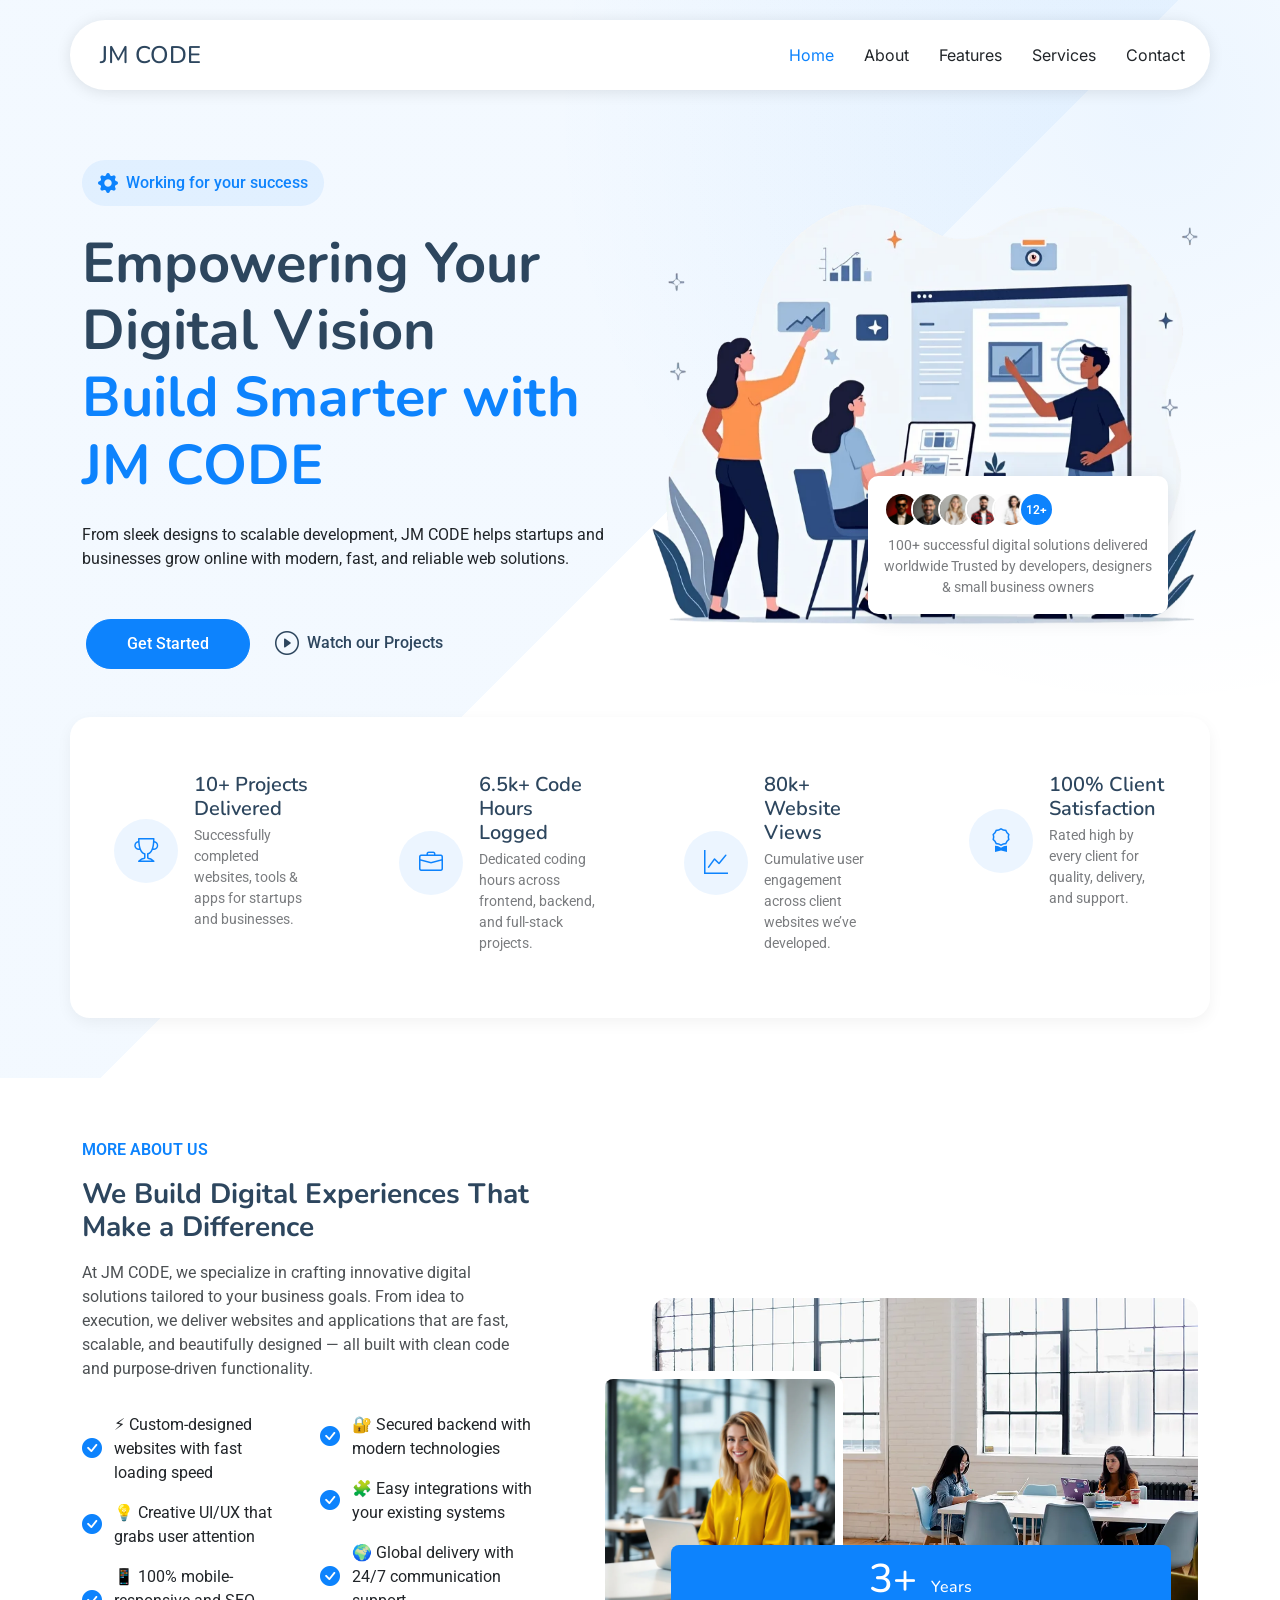
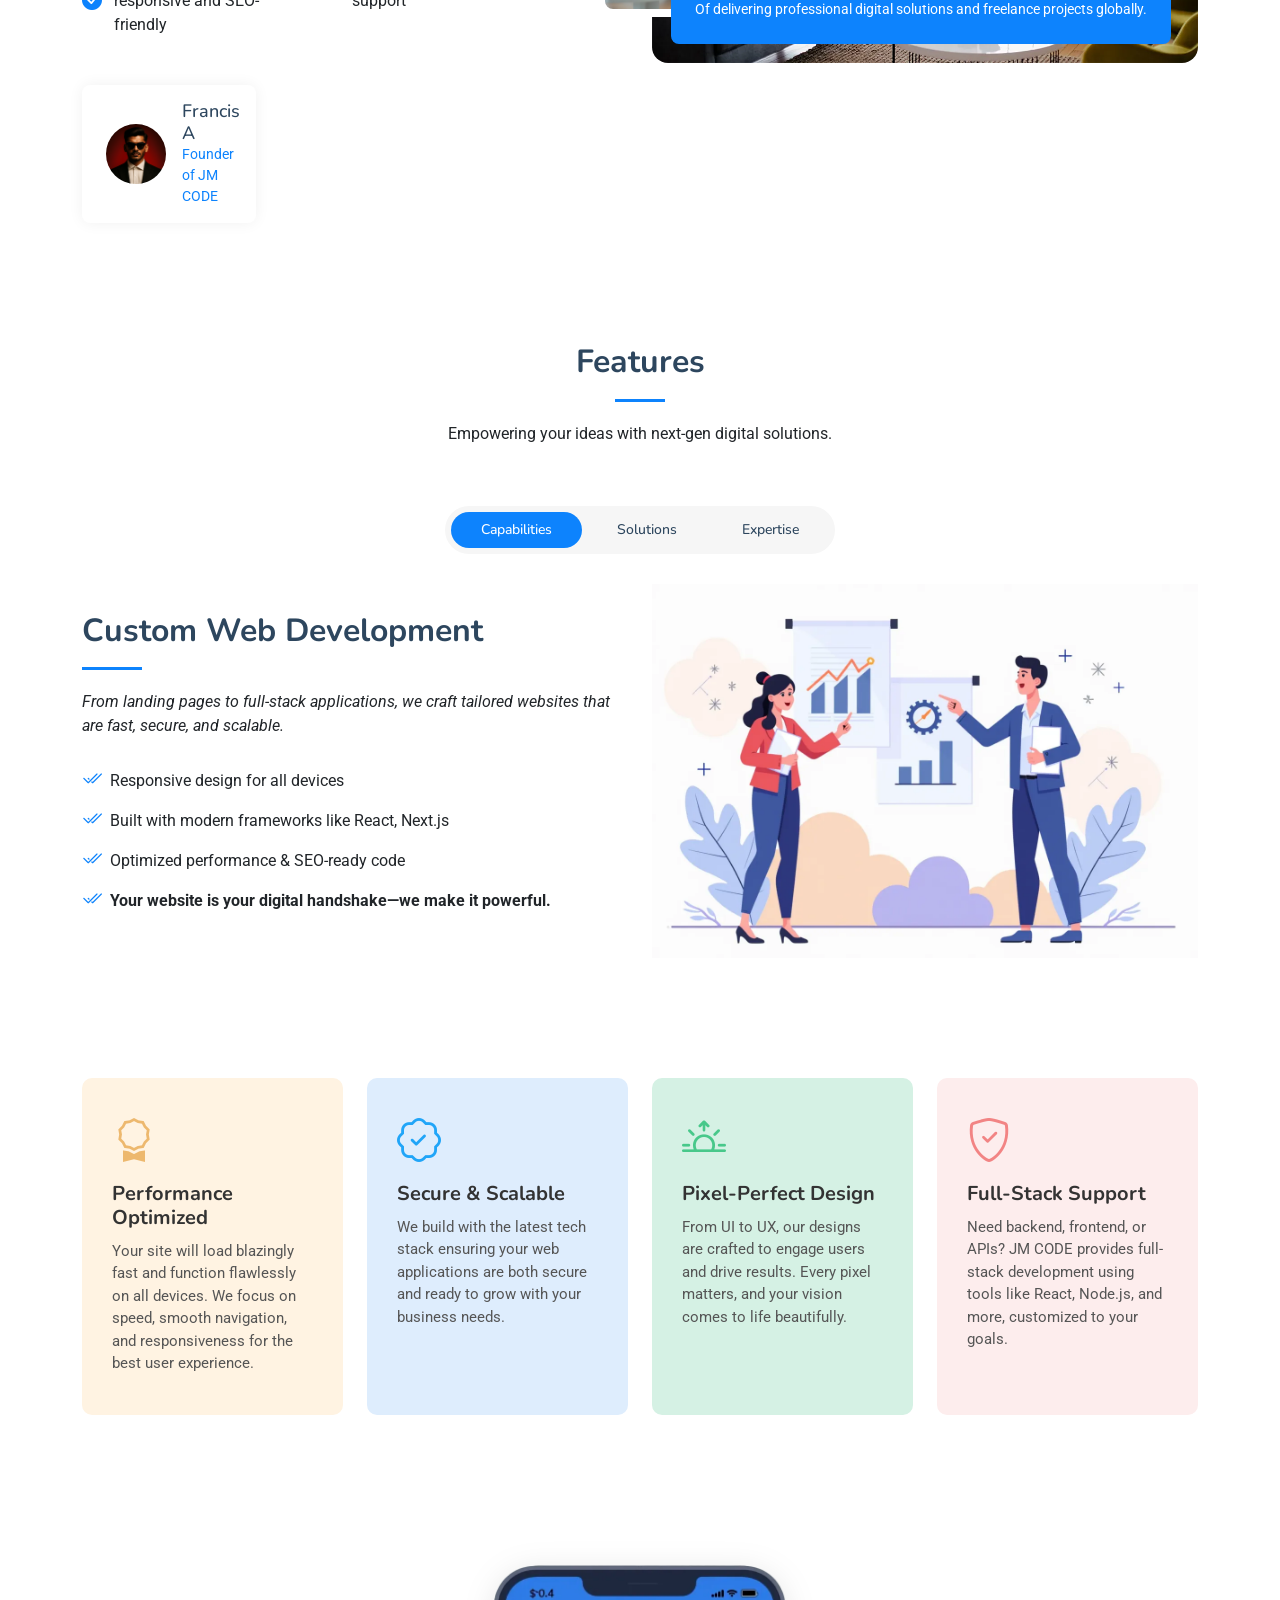
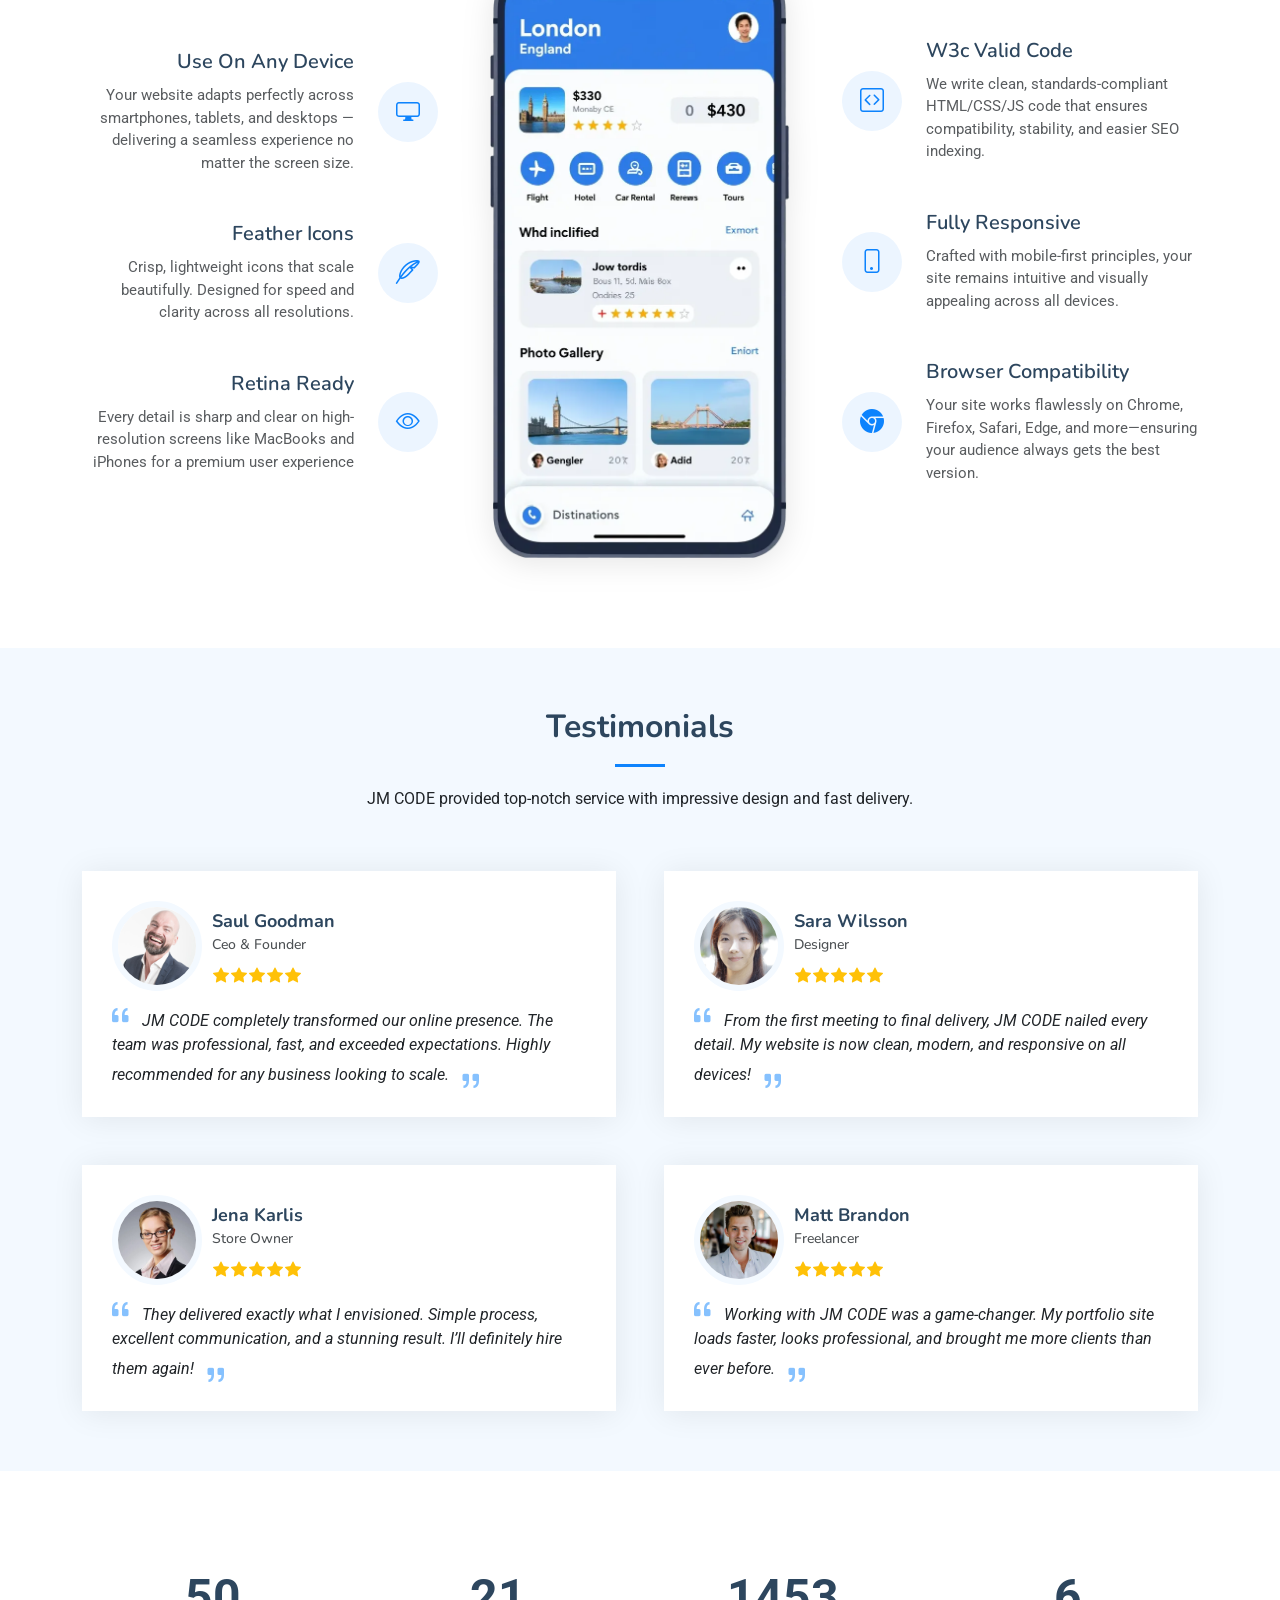
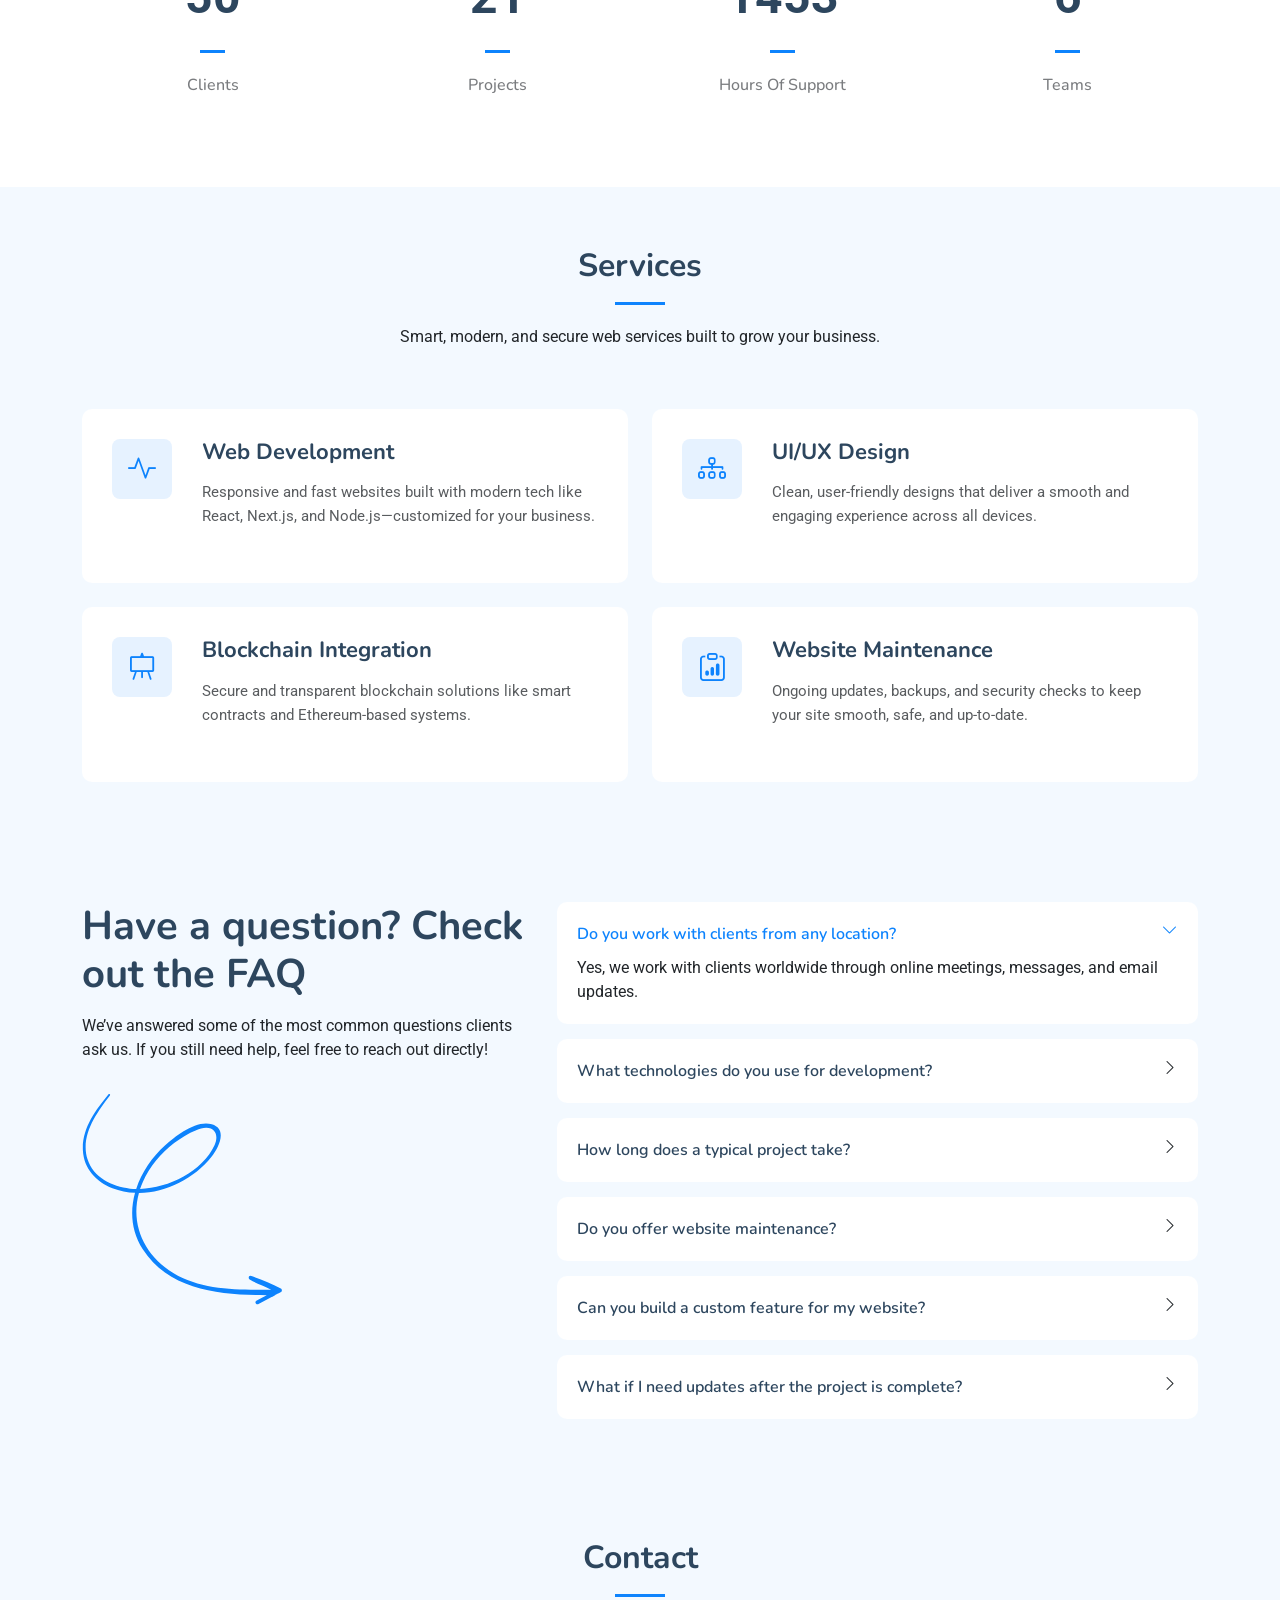
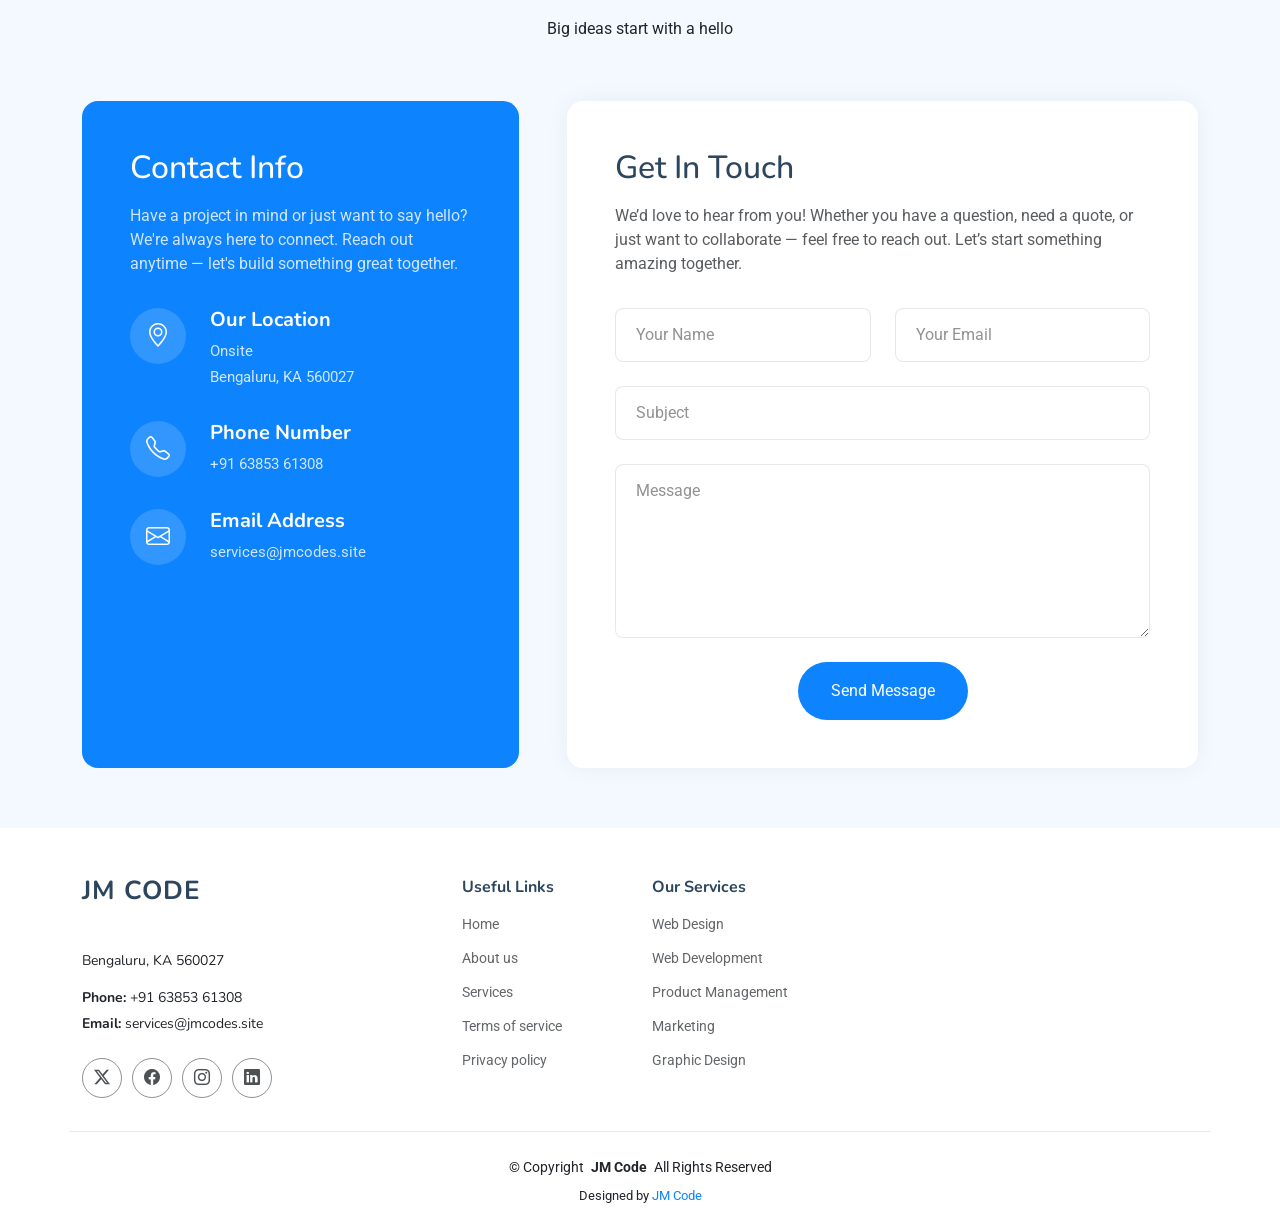
==== index.html @ 95b4d321 "Update index.html" ====
<!DOCTYPE html>
<html lang="en">

<head>
     <meta charset="utf-8">
    <meta http-equiv="X-UA-Compatible" content="IE=edge">
    <meta content="width=device-width, initial-scale=1.0" name="viewport">
    <title>JM Code</title>
    <meta name="description" content="JM CODE - Professional Web Development and Design Solutions">
    <meta name="keywords" content="web development, web design, digital solutions, JM CODE, professional services ,
        custom websites, UI/UX design, full-stack development, responsive design, SEO-friendly, fast loading, scalable web solutions,JM Codes, it services, web applications, digital marketing, online presence, business growth, software development, mobile-friendly websites">
    <meta name="viewport" content="width=device-width, initial-scale=1.0, maximum-scale=1.0, user-scalable=no">
    <meta name="robots" content="index, follow">
    <meta name="googlebot" content="index, follow">
    <meta name="google-site-verification" content="your-google-site-verification-code">
    <meta name="msvalidate.01" content="your-msvalidate-code">
    <meta name="yandex-verification" content="your-yandex-verification-code">
    <meta name="theme-color" content="#ffffff">
    <meta name="application-name" content="JM CODE">
    <meta name="apple-mobile-web-app-capable" content="yes">
    <meta name="apple-mobile-web-app-status-bar-style" content="black-translucent">
    <meta name="mobile-web-app-capable" content="yes">
    <meta name="apple-mobile-web-app-title" content="JM CODE">
    <meta name="msapplication-TileColor" content="#ffffff">
    <meta name="msapplication-TileImage" content="favicon/mstile-144x144.png">
    <meta name="msapplication-config" content="favicon/browserconfig.xml">
    <meta name="format-detection" content="telephone=no">
    <meta name="msapplication-TileColor" content="#ffffff">
    <meta name=" theme-color " content="#ffffff ">
    <meta name="author " content="JM CODE ">
    <!-- Favicons -->
    <link rel="apple-touch-icon " sizes="180x180 " href="favicon/apple-touch-icon.png ">
    <link rel="icon " type="image/png " sizes="32x32 " href="favicon/favicon-32x32.png ">
    <link rel="icon " type="image/png " sizes="16x16 " href="favicon/favicon-16x16.png ">
    <link rel="manifest " href="favicon/site.webmanifest ">
    <link rel="icon " href="favicon/favicon.ico " type="image/x-icon ">

  <!-- Fonts -->
  <link href="https://fonts.googleapis.com" rel="preconnect">
  <link href="https://fonts.gstatic.com" rel="preconnect" crossorigin>
  <link href="https://fonts.googleapis.com/css2?family=Roboto:ital,wght@0,100;0,300;0,400;0,500;0,700;0,900;1,100;1,300;1,400;1,500;1,700;1,900&family=Inter:wght@100;200;300;400;500;600;700;800;900&family=Nunito:ital,wght@0,200;0,300;0,400;0,500;0,600;0,700;0,800;0,900;1,200;1,300;1,400;1,500;1,600;1,700;1,800;1,900&display=swap" rel="stylesheet">

  <!-- Vendor CSS Files -->
  <link href="assets/vendor/bootstrap/css/bootstrap.min.css" rel="stylesheet">
  <link href="assets/vendor/bootstrap-icons/bootstrap-icons.css" rel="stylesheet">
  <link href="assets/vendor/aos/aos.css" rel="stylesheet">
  <link href="assets/vendor/glightbox/css/glightbox.min.css" rel="stylesheet">
  <link href="assets/vendor/swiper/swiper-bundle.min.css" rel="stylesheet">

  <!-- Main CSS File -->
  <link href="assets/css/main.css" rel="stylesheet">

</head>

<body class="index-page">

  <header id="header" class="header d-flex align-items-center fixed-top">
    <div class="header-container container-fluid container-xl position-relative d-flex align-items-center justify-content-between">

      <a href="index.html" class="logo d-flex align-items-center me-auto me-xl-0">
        <!-- Uncomment the line below if you also wish to use an image logo -->
        <!-- <img src="assets/img/logo.png" alt=""> -->
        <h1 class="sitename">JM CODE</h1>
      </a>

      <nav id="navmenu" class="navmenu">
        <ul>
          <li><a href="#hero" class="active">Home</a></li>
          <li><a href="#about">About</a></li>
          <li><a href="#features">Features</a></li>
          <li><a href="#services">Services</a></li>
          <li><a href="#contact">Contact</a></li>
        </ul>
        <i class="mobile-nav-toggle d-xl-none bi bi-list"></i>
      </nav>

    </div>
  </header>

  <main class="main">

    <!-- Hero Section -->
    <section id="hero" class="hero section">

      <div class="container" data-aos="fade-up" data-aos-delay="100">

        <div class="row align-items-center">
          <div class="col-lg-6">
            <div class="hero-content" data-aos="fade-up" data-aos-delay="200">
              <div class="company-badge mb-4">
                <i class="bi bi-gear-fill me-2"></i>
                Working for your success
              </div>

              <h1 class="mb-4">
                Empowering Your<br>
                Digital Vision <br>
                <span class="accent-text">Build Smarter with JM CODE </span>
              </h1>

              <p class="mb-4 mb-md-5">
                From sleek designs to scalable development, JM CODE helps startups and businesses grow online with modern, fast, and reliable web solutions.
              </p>

              <div class="hero-buttons">
                <a href="#contact" class="btn btn-primary me-0 me-sm-2 mx-1">Get Started</a>
                <a href="#testimonials" class="btn btn-link mt-2 mt-sm-0 glightbox">
                  <i class="bi bi-play-circle me-1"></i>
                  Watch our Projects
                </a>
              </div>
            </div>
          </div>

          <div class="col-lg-6">
            <div class="hero-image" data-aos="zoom-out" data-aos-delay="300">
              <img src="assets/img/illustration-1.webp" alt="Hero Image" class="img-fluid">

              <div class="customers-badge">
                <div class="customer-avatars">
                  <img src="assets/img/francis1.png" alt="Customer 1" class="avatar">
                  <img src="assets/img/avatar-2.webp" alt="Customer 2" class="avatar">
                  <img src="assets/img/avatar-3.webp" alt="Customer 3" class="avatar">
                  <img src="assets/img/avatar-4.webp" alt="Customer 4" class="avatar">
                  <img src="assets/img/avatar-5.webp" alt="Customer 5" class="avatar">
                  <span class="avatar more">12+</span>
                </div>
                <p class="mb-0 mt-2">100+ successful digital solutions delivered worldwide
Trusted by developers, designers & small business owners</p>
              </div>
            </div>
          </div>
        </div>

        <div class="row stats-row gy-4 mt-5" data-aos="fade-up" data-aos-delay="500">
          <div class="col-lg-3 col-md-6">
            <div class="stat-item">
              <div class="stat-icon">
                <i class="bi bi-trophy"></i>
              </div>
              <div class="stat-content">
                <h4>10+ Projects Delivered</h4>
                <p class="mb-0">Successfully completed websites, tools & apps for startups and businesses.</p>
              </div>
            </div>
          </div>
          <div class="col-lg-3 col-md-6">
            <div class="stat-item">
              <div class="stat-icon">
                <i class="bi bi-briefcase"></i>
              </div>
              <div class="stat-content">
                <h4>6.5k+ Code Hours Logged</h4>
                <p class="mb-0">Dedicated coding hours across frontend, backend, and full-stack projects.</p>
              </div>
            </div>
          </div>
          <div class="col-lg-3 col-md-6">
            <div class="stat-item">
              <div class="stat-icon">
                <i class="bi bi-graph-up"></i>
              </div>
              <div class="stat-content">
                <h4>80k+ Website Views</h4>
                <p class="mb-0">Cumulative user engagement across client websites we’ve developed.</p>
              </div>
            </div>
          </div>
          <div class="col-lg-3 col-md-6">
            <div class="stat-item">
              <div class="stat-icon">
                <i class="bi bi-award"></i>
              </div>
              <div class="stat-content">
                <h4>100% Client Satisfaction</h4>
                <p class="mb-0">Rated high by every client for quality, delivery, and support.</p>
              </div>
            </div>
          </div>
        </div>

      </div>

    </section><!-- /Hero Section -->

    <!-- About Section -->
    <section id="about" class="about section">

      <div class="container" data-aos="fade-up" data-aos-delay="100">

        <div class="row gy-4 align-items-center justify-content-between">

          <div class="col-xl-5" data-aos="fade-up" data-aos-delay="200">
            <span class="about-meta">MORE ABOUT US</span>
            <h2 class="about-title">We Build Digital Experiences That Make a Difference</h2>
            <p class="about-description">At JM CODE, we specialize in crafting innovative digital solutions tailored to your business goals. From idea to execution, we deliver websites and applications that are fast, scalable, and beautifully designed — all built with clean code and purpose-driven functionality.</p>

            <div class="row feature-list-wrapper">
              <div class="col-md-6">
                <ul class="feature-list">
                  <li><i class="bi bi-check-circle-fill"></i> ⚡ Custom-designed websites with fast loading speed</li>
                  <li><i class="bi bi-check-circle-fill"></i> 💡 Creative UI/UX that grabs user attention</li>
                  <li><i class="bi bi-check-circle-fill"></i> 📱 100% mobile-responsive and SEO-friendly</li>
                </ul>
              </div>
              <div class="col-md-6">
                <ul class="feature-list">
                  <li><i class="bi bi-check-circle-fill"></i> 🔐 Secured backend with modern technologies</li>
                  <li><i class="bi bi-check-circle-fill"></i>🧩 Easy integrations with your existing systems</li>
                  <li><i class="bi bi-check-circle-fill"></i> 🌍 Global delivery with 24/7 communication support

</li>
                </ul>
              </div>
            </div>

            <div class="info-wrapper">
              <div class="row gy-4">
                <div class="col-lg-5">
                  <div class="contact-info d-flex align-items-center gap-2">
                  <div class="profile d-flex align-items-center gap-3">
                    <img src="assets/img/francis.png" alt="CEO Profile" class="profile-image">
                    <div>
                      <h4 class="profile-name">Francis A</h4>
                      <p class="profile-position">Founder of JM CODE</p>
                    </div>
                    </div>
                  </div>
                </div>
              </div>
            </div>
          </div>

          <div class="col-xl-6" data-aos="fade-up" data-aos-delay="300">
            <div class="image-wrapper">
              <div class="images position-relative" data-aos="zoom-out" data-aos-delay="400">
                <img src="assets/img/about-5.webp" alt="Business Meeting" class="img-fluid main-image rounded-4">
                <img src="assets/img/about-2.webp" alt="Team Discussion" class="img-fluid small-image rounded-4">
              </div>
              <div class="experience-badge floating">
                <h3>3+ <span>Years</span></h3>
                <p>Of delivering professional digital solutions and freelance projects globally.</p>
              </div>
            </div>
          </div>
        </div>

      </div>

    </section><!-- /About Section -->

    <!-- Features Section -->
    <section id="features" class="features section">

      <!-- Section Title -->
      <div class="container section-title" data-aos="fade-up">
        <h2>Features</h2>
        <p>Empowering your ideas with next-gen digital solutions.</p>
      </div><!-- End Section Title -->

      <div class="container">

        <div class="d-flex justify-content-center">

          <ul class="nav nav-tabs" data-aos="fade-up" data-aos-delay="100">

            <li class="nav-item">
              <a class="nav-link active show" data-bs-toggle="tab" data-bs-target="#features-tab-1">
                <h4>Capabilities</h4>
              </a>
            </li><!-- End tab nav item -->

            <li class="nav-item">
              <a class="nav-link" data-bs-toggle="tab" data-bs-target="#features-tab-2">
                <h4>Solutions</h4>
              </a><!-- End tab nav item -->

            </li>
            <li class="nav-item">
              <a class="nav-link" data-bs-toggle="tab" data-bs-target="#features-tab-3">
                <h4>Expertise</h4>
              </a>
            </li><!-- End tab nav item -->

          </ul>

        </div>

        <div class="tab-content" data-aos="fade-up" data-aos-delay="200">

          <div class="tab-pane fade active show" id="features-tab-1">
            <div class="row">
              <div class="col-lg-6 order-2 order-lg-1 mt-3 mt-lg-0 d-flex flex-column justify-content-center">
                <h3>Custom Web Development</h3>
                <p class="fst-italic">
                  From landing pages to full-stack applications, we craft tailored websites that are fast, secure, and scalable.
                </p>
                <ul>
                  <li><i class="bi bi-check2-all"></i> <span>Responsive design for all devices</span></li>
                  <li><i class="bi bi-check2-all"></i> <span>Built with modern frameworks like React, Next.js</span></li>
                  <li><i class="bi bi-check2-all"></i> <span>Optimized performance & SEO-ready code</span></li>
                  <li><i class="bi bi-check2-all"></i> <span><b>Your website is your digital handshake—we make it powerful.</b></span></li>
                </ul>
              </div>
              <div class="col-lg-6 order-1 order-lg-2 text-center">
                <img src="assets/img/features-illustration-1.webp" alt="" class="img-fluid">
              </div>
            </div>
          </div><!-- End tab content item -->

          <div class="tab-pane fade" id="features-tab-2">
            <div class="row">
              <div class="col-lg-6 order-2 order-lg-1 mt-3 mt-lg-0 d-flex flex-column justify-content-center">
                <h3>Creative UI/UX Design</h3>
                <p class="fst-italic">
                  Design that doesn't just look good, but drives real results. We combine beauty with usability for next-gen user experiences.
                </p>
                <ul>
                  <li><i class="bi bi-check2-all"></i> <span>Interactive and intuitive interfaces</span></li>
                  <li><i class="bi bi-check2-all"></i> <span>Wireframing, prototyping, and design systems.</span></li>
                  <li><i class="bi bi-check2-all"></i> <span>Brand-aligned and conversion-focused visuals</span></li>
                  <li><i class="bi bi-check2-all"></i> <span>“First impressions matter—we help you win them.”</span></li>
                </ul>
              </div>
              <div class="col-lg-6 order-1 order-lg-2 text-center">
                <img src="assets/img/features-illustration-2.webp" alt="" class="img-fluid">
              </div>
            </div>
          </div><!-- End tab content item -->

          <div class="tab-pane fade" id="features-tab-3">
            <div class="row">
              <div class="col-lg-6 order-2 order-lg-1 mt-3 mt-lg-0 d-flex flex-column justify-content-center">
                <h3>Digital Integration & Support</h3>
                <ul>
                  <li><i class="bi bi-check2-all"></i> <span>Third-party API integration (payment, chat, CRM)</span></li>
                  <li><i class="bi bi-check2-all"></i> <span>Real-time analytics and tracking setup</span></li>
                  <li><i class="bi bi-check2-all"></i> <span>Continuous support and feature upgrades</span></li>
                </ul>
                <p class="fst-italic">
                  Go beyond launch—integrate smart tools, analytics, and automation to streamline your business digitally.
                </p>
              </div>
              <div class="col-lg-6 order-1 order-lg-2 text-center">
                <img src="assets/img/features-illustration-3.webp" alt="" class="img-fluid">
              </div>
            </div>
          </div><!-- End tab content item -->

        </div>

      </div>

    </section><!-- /Features Section -->

    <!-- Features Cards Section -->
    <section id="features-cards" class="features-cards section">

      <div class="container">

        <div class="row gy-4">

          <div class="col-xl-3 col-md-6" data-aos="zoom-in" data-aos-delay="100">
            <div class="feature-box orange">
              <i class="bi bi-award"></i>
              <h4>Performance Optimized</h4>
              <p>Your site will load blazingly fast and function flawlessly on all devices. We focus on speed, smooth navigation, and responsiveness for the best user experience.</p>
            </div>
          </div><!-- End Feature Borx-->

          <div class="col-xl-3 col-md-6" data-aos="zoom-in" data-aos-delay="200">
            <div class="feature-box blue">
              <i class="bi bi-patch-check"></i>
              <h4>Secure & Scalable</h4>
              <p>We build with the latest tech stack ensuring your web applications are both secure and ready to grow with your business needs.</p>
            </div>
          </div><!-- End Feature Borx-->

          <div class="col-xl-3 col-md-6" data-aos="zoom-in" data-aos-delay="300">
            <div class="feature-box green">
              <i class="bi bi-sunrise"></i>
              <h4>Pixel-Perfect Design</h4>
              <p>From UI to UX, our designs are crafted to engage users and drive results. Every pixel matters, and your vision comes to life beautifully.</p>
            </div>
          </div><!-- End Feature Borx-->

          <div class="col-xl-3 col-md-6" data-aos="zoom-in" data-aos-delay="400">
            <div class="feature-box red">
              <i class="bi bi-shield-check"></i>
              <h4>Full-Stack Support</h4>
              <p>Need backend, frontend, or APIs? JM CODE provides full-stack development using tools like React, Node.js, and more, customized to your goals.</p>
            </div>
          </div><!-- End Feature Borx-->

        </div>

      </div>

    </section><!-- /Features Cards Section -->

    <!-- Features 2 Section -->
    <section id="features-2" class="features-2 section">

      <div class="container" data-aos="fade-up" data-aos-delay="100">

        <div class="row align-items-center">

          <div class="col-lg-4">

            <div class="feature-item text-end mb-5" data-aos="fade-right" data-aos-delay="200">
              <div class="d-flex align-items-center justify-content-end gap-4">
                <div class="feature-content">
                  <h3>Use On Any Device</h3>
                  <p>Your website adapts perfectly across smartphones, tablets, and desktops — delivering a seamless experience no matter the screen size.</p>
                </div>
                <div class="feature-icon flex-shrink-0">
                  <i class="bi bi-display"></i>
                </div>
              </div>
            </div><!-- End .feature-item -->

            <div class="feature-item text-end mb-5" data-aos="fade-right" data-aos-delay="300">
              <div class="d-flex align-items-center justify-content-end gap-4">
                <div class="feature-content">
                  <h3>Feather Icons</h3>
                  <p>Crisp, lightweight icons that scale beautifully. Designed for speed and clarity across all resolutions.</p>
                </div>
                <div class="feature-icon flex-shrink-0">
                  <i class="bi bi-feather"></i>
                </div>
              </div>
            </div><!-- End .feature-item -->

            <div class="feature-item text-end" data-aos="fade-right" data-aos-delay="400">
              <div class="d-flex align-items-center justify-content-end gap-4">
                <div class="feature-content">
                  <h3>Retina Ready</h3>
                  <p>Every detail is sharp and clear on high-resolution screens like MacBooks and iPhones for a premium user experience</p>
                </div>
                <div class="feature-icon flex-shrink-0">
                  <i class="bi bi-eye"></i>
                </div>
              </div>
            </div><!-- End .feature-item -->

          </div>

          <div class="col-lg-4" data-aos="zoom-in" data-aos-delay="200">
            <div class="phone-mockup text-center">
              <img src="assets/img/phone-app-screen.webp" alt="Phone Mockup" class="img-fluid">
            </div>
          </div><!-- End Phone Mockup -->

          <div class="col-lg-4">

            <div class="feature-item mb-5" data-aos="fade-left" data-aos-delay="200">
              <div class="d-flex align-items-center gap-4">
                <div class="feature-icon flex-shrink-0">
                  <i class="bi bi-code-square"></i>
                </div>
                <div class="feature-content">
                  <h3>W3c Valid Code</h3>
                  <p>We write clean, standards-compliant HTML/CSS/JS code that ensures compatibility, stability, and easier SEO indexing.</p>
                </div>
              </div>
            </div><!-- End .feature-item -->

            <div class="feature-item mb-5" data-aos="fade-left" data-aos-delay="300">
              <div class="d-flex align-items-center gap-4">
                <div class="feature-icon flex-shrink-0">
                  <i class="bi bi-phone"></i>
                </div>
                <div class="feature-content">
                  <h3>Fully Responsive</h3>
                  <p>Crafted with mobile-first principles, your site remains intuitive and visually appealing across all devices.</p>
                </div>
              </div>
            </div><!-- End .feature-item -->

            <div class="feature-item" data-aos="fade-left" data-aos-delay="400">
              <div class="d-flex align-items-center gap-4">
                <div class="feature-icon flex-shrink-0">
                  <i class="bi bi-browser-chrome"></i>
                </div>
                <div class="feature-content">
                  <h3>Browser Compatibility</h3>
                  <p>Your site works flawlessly on Chrome, Firefox, Safari, Edge, and more—ensuring your audience always gets the best version.</p>
                </div>
              </div>
            </div><!-- End .feature-item -->

          </div>
        </div>

      </div>

    </section><!-- /Features 2 Section -->


    <!-- Testimonials Section -->
    <section id="testimonials" class="testimonials section light-background">

      <!-- Section Title -->
      <div class="container section-title" data-aos="fade-up">
        <h2>Testimonials</h2>
        <p>JM CODE provided top-notch service with impressive design and fast delivery.</p>
      </div><!-- End Section Title -->

      <div class="container">

        <div class="row g-5">

          <div class="col-lg-6" data-aos="fade-up" data-aos-delay="100">
            <div class="testimonial-item">
              <img src="assets/img/testimonials/testimonials-1.jpg" class="testimonial-img" alt="">
              <h3>Saul Goodman</h3>
              <h4>Ceo &amp; Founder</h4>
              <div class="stars">
                <i class="bi bi-star-fill"></i><i class="bi bi-star-fill"></i><i class="bi bi-star-fill"></i><i class="bi bi-star-fill"></i><i class="bi bi-star-fill"></i>
              </div>
              <p>
                <i class="bi bi-quote quote-icon-left"></i>
                <span>JM CODE completely transformed our online presence. The team was professional, fast, and exceeded expectations. Highly recommended for any business looking to scale.</span>
                <i class="bi bi-quote quote-icon-right"></i>
              </p>
            </div>
          </div><!-- End testimonial item -->

          <div class="col-lg-6" data-aos="fade-up" data-aos-delay="200">
            <div class="testimonial-item">
              <img src="assets/img/testimonials/testimonials-2.jpg" class="testimonial-img" alt="">
              <h3>Sara Wilsson</h3>
              <h4>Designer</h4>
              <div class="stars">
                <i class="bi bi-star-fill"></i><i class="bi bi-star-fill"></i><i class="bi bi-star-fill"></i><i class="bi bi-star-fill"></i><i class="bi bi-star-fill"></i>
              </div>
              <p>
                <i class="bi bi-quote quote-icon-left"></i>
                <span>From the first meeting to final delivery, JM CODE nailed every detail. My website is now clean, modern, and responsive on all devices!</span>
                <i class="bi bi-quote quote-icon-right"></i>
              </p>
            </div>
          </div><!-- End testimonial item -->

          <div class="col-lg-6" data-aos="fade-up" data-aos-delay="300">
            <div class="testimonial-item">
              <img src="assets/img/testimonials/testimonials-3.jpg" class="testimonial-img" alt="">
              <h3>Jena Karlis</h3>
              <h4>Store Owner</h4>
              <div class="stars">
                <i class="bi bi-star-fill"></i><i class="bi bi-star-fill"></i><i class="bi bi-star-fill"></i><i class="bi bi-star-fill"></i><i class="bi bi-star-fill"></i>
              </div>
              <p>
                <i class="bi bi-quote quote-icon-left"></i>
                <span>They delivered exactly what I envisioned. Simple process, excellent communication, and a stunning result. I’ll definitely hire them again!</span>
                <i class="bi bi-quote quote-icon-right"></i>
              </p>
            </div>
          </div><!-- End testimonial item -->

          <div class="col-lg-6" data-aos="fade-up" data-aos-delay="400">
            <div class="testimonial-item">
              <img src="assets/img/testimonials/testimonials-4.jpg" class="testimonial-img" alt="">
              <h3>Matt Brandon</h3>
              <h4>Freelancer</h4>
              <div class="stars">
                <i class="bi bi-star-fill"></i><i class="bi bi-star-fill"></i><i class="bi bi-star-fill"></i><i class="bi bi-star-fill"></i><i class="bi bi-star-fill"></i>
              </div>
              <p>
                <i class="bi bi-quote quote-icon-left"></i>
                <span>Working with JM CODE was a game-changer. My portfolio site loads faster, looks professional, and brought me more clients than ever before.</span>
                <i class="bi bi-quote quote-icon-right"></i>
              </p>
            </div>
          </div><!-- End testimonial item -->

        </div>

      </div>

    </section><!-- /Testimonials Section -->

    <!-- Stats Section -->
    <section id="stats" class="stats section">

      <div class="container" data-aos="fade-up" data-aos-delay="100">

        <div class="row gy-4">

          <div class="col-lg-3 col-md-6">
            <div class="stats-item text-center w-100 h-100">
              <span data-purecounter-start="0" data-purecounter-end="50" data-purecounter-duration="1" class="purecounter"></span>
              <p>Clients</p>
            </div>
          </div><!-- End Stats Item -->

          <div class="col-lg-3 col-md-6">
            <div class="stats-item text-center w-100 h-100">
              <span data-purecounter-start="0" data-purecounter-end="21" data-purecounter-duration="1" class="purecounter"></span>
              <p>Projects</p>
            </div>
          </div><!-- End Stats Item -->

          <div class="col-lg-3 col-md-6">
            <div class="stats-item text-center w-100 h-100">
              <span data-purecounter-start="0" data-purecounter-end="1453" data-purecounter-duration="1" class="purecounter"></span>
              <p>Hours Of Support</p>
            </div>
          </div><!-- End Stats Item -->

          <div class="col-lg-3 col-md-6">
            <div class="stats-item text-center w-100 h-100">
              <span data-purecounter-start="0" data-purecounter-end="6" data-purecounter-duration="1" class="purecounter"></span>
              <p>Teams</p>
            </div>
          </div><!-- End Stats Item -->

        </div>

      </div>

    </section><!-- /Stats Section -->

    <!-- Services Section -->
    <section id="services" class="services section light-background">

      <!-- Section Title -->
      <div class="container section-title" data-aos="fade-up">
        <h2>Services</h2>
        <p>Smart, modern, and secure web services built to grow your business.</p>
      </div><!-- End Section Title -->

      <div class="container" data-aos="fade-up" data-aos-delay="100">

        <div class="row g-4">

          <div class="col-lg-6" data-aos="fade-up" data-aos-delay="100">
            <div class="service-card d-flex">
              <div class="icon flex-shrink-0">
                <i class="bi bi-activity"></i>
              </div>
              <div>
                <h3>Web Development</h3>
                <p>Responsive and fast websites built with modern tech like React, Next.js, and Node.js—customized for your business.</p>
              
              </div>
            </div>
          </div><!-- End Service Card -->

          <div class="col-lg-6" data-aos="fade-up" data-aos-delay="200">
            <div class="service-card d-flex">
              <div class="icon flex-shrink-0">
                <i class="bi bi-diagram-3"></i>
              </div>
              <div>
                <h3>UI/UX Design</h3>
                <p>Clean, user-friendly designs that deliver a smooth and engaging experience across all devices.</p>
              </div>
            </div>
          </div><!-- End Service Card -->

          <div class="col-lg-6" data-aos="fade-up" data-aos-delay="300">
            <div class="service-card d-flex">
              <div class="icon flex-shrink-0">
                <i class="bi bi-easel"></i>
              </div>
              <div>
                <h3>Blockchain Integration</h3>
                <p>Secure and transparent blockchain solutions like smart contracts and Ethereum-based systems.</p>
              </div>
            </div>
          </div><!-- End Service Card -->

          <div class="col-lg-6" data-aos="fade-up" data-aos-delay="400">
            <div class="service-card d-flex">
              <div class="icon flex-shrink-0">
                <i class="bi bi-clipboard-data"></i>
              </div>
              <div>
                <h3>Website Maintenance</h3>
                <p>Ongoing updates, backups, and security checks to keep your site smooth, safe, and up-to-date.</p>
              </div>
            </div>
          </div><!-- End Service Card -->

        </div>

      </div>

    </section><!-- /Services Section -->
    <!-- Faq Section -->
    <section class="faq-9 faq section light-background" id="faq">

      <div class="container">
        <div class="row">

          <div class="col-lg-5" data-aos="fade-up">
            <h2 class="faq-title">Have a question? Check out the FAQ</h2>
            <p class="faq-description">We’ve answered some of the most common questions clients ask us. If you still need help, feel free to reach out directly!</p>
            <div class="faq-arrow d-none d-lg-block" data-aos="fade-up" data-aos-delay="200">
              <svg class="faq-arrow" width="200" height="211" viewBox="0 0 200 211" fill="none" xmlns="http://www.w3.org/2000/svg">
                <path d="M198.804 194.488C189.279 189.596 179.529 185.52 169.407 182.07L169.384 182.049C169.227 181.994 169.07 181.939 168.912 181.884C166.669 181.139 165.906 184.546 167.669 185.615C174.053 189.473 182.761 191.837 189.146 195.695C156.603 195.912 119.781 196.591 91.266 179.049C62.5221 161.368 48.1094 130.695 56.934 98.891C84.5539 98.7247 112.556 84.0176 129.508 62.667C136.396 53.9724 146.193 35.1448 129.773 30.2717C114.292 25.6624 93.7109 41.8875 83.1971 51.3147C70.1109 63.039 59.63 78.433 54.2039 95.0087C52.1221 94.9842 50.0776 94.8683 48.0703 94.6608C30.1803 92.8027 11.2197 83.6338 5.44902 65.1074C-1.88449 41.5699 14.4994 19.0183 27.9202 1.56641C28.6411 0.625793 27.2862 -0.561638 26.5419 0.358501C13.4588 16.4098 -0.221091 34.5242 0.896608 56.5659C1.8218 74.6941 14.221 87.9401 30.4121 94.2058C37.7076 97.0203 45.3454 98.5003 53.0334 98.8449C47.8679 117.532 49.2961 137.487 60.7729 155.283C87.7615 197.081 139.616 201.147 184.786 201.155L174.332 206.827C172.119 208.033 174.345 211.287 176.537 210.105C182.06 207.125 187.582 204.122 193.084 201.144C193.346 201.147 195.161 199.887 195.423 199.868C197.08 198.548 193.084 201.144 195.528 199.81C196.688 199.192 197.846 198.552 199.006 197.935C200.397 197.167 200.007 195.087 198.804 194.488ZM60.8213 88.0427C67.6894 72.648 78.8538 59.1566 92.1207 49.0388C98.8475 43.9065 106.334 39.2953 114.188 36.1439C117.295 34.8947 120.798 33.6609 124.168 33.635C134.365 33.5511 136.354 42.9911 132.638 51.031C120.47 77.4222 86.8639 93.9837 58.0983 94.9666C58.8971 92.6666 59.783 90.3603 60.8213 88.0427Z" fill="currentColor"></path>
              </svg>
            </div>
          </div>

          <div class="col-lg-7" data-aos="fade-up" data-aos-delay="300">
            <div class="faq-container">

              <div class="faq-item faq-active">
                <h3>Do you work with clients from any location?</h3>
                <div class="faq-content">
                  <p>Yes, we work with clients worldwide through online meetings, messages, and email updates.</p>
                </div>
                <i class="faq-toggle bi bi-chevron-right"></i>
              </div><!-- End Faq item-->

              <div class="faq-item">
                <h3> What technologies do you use for development?</h3>
                <div class="faq-content">
                  <p>We use modern technologies like HTML, CSS, JavaScript, React, Next.js, Node.js, Python ,Django and more—tailored to project needs.</p>
                </div>
                <i class="faq-toggle bi bi-chevron-right"></i>
              </div><!-- End Faq item-->

              <div class="faq-item">
                <h3>How long does a typical project take?</h3>
                <div class="faq-content">
                  <p>Depending on complexity, projects can take from a few days (landing pages) to a few weeks (full-stack apps).</p>
                </div>
                <i class="faq-toggle bi bi-chevron-right"></i>
              </div><!-- End Faq item-->

              <div class="faq-item">
                <h3>Do you offer website maintenance?</h3>
                <div class="faq-content">
                  <p>Absolutely. We provide ongoing support including updates, bug fixes, backups, and performance monitoring.</p>
                </div>
                <i class="faq-toggle bi bi-chevron-right"></i>
              </div><!-- End Faq item-->

              <div class="faq-item">
                <h3>Can you build a custom feature for my website?</h3>
                <div class="faq-content">
                  <p>Yes! We develop custom features to match your unique requirements.</p>
                </div>
                <i class="faq-toggle bi bi-chevron-right"></i>
              </div><!-- End Faq item-->

              <div class="faq-item">
                <h3>What if I need updates after the project is complete?</h3>
                <div class="faq-content">
                  <p>Post-delivery support is available—either one-time or through a monthly maintenance plan.</p>
                </div>
                <i class="faq-toggle bi bi-chevron-right"></i>
              </div><!-- End Faq item-->

            </div>
          </div>

        </div>
      </div>
    </section><!-- /Faq Section -->

    <!-- Contact Section -->
    <section id="contact" class="contact section light-background">

      <!-- Section Title -->
      <div class="container section-title" data-aos="fade-up">
        <h2>Contact</h2>
        <p>Big ideas start with a hello</p>
      </div><!-- End Section Title -->

      <div class="container" data-aos="fade-up" data-aos-delay="100">

        <div class="row g-4 g-lg-5">
          <div class="col-lg-5">
            <div class="info-box" data-aos="fade-up" data-aos-delay="200">
              <h3>Contact Info</h3>
              <p>Have a project in mind or just want to say hello? We're always here to connect. Reach out anytime — let's build something great together.</p>

              <div class="info-item" data-aos="fade-up" data-aos-delay="300">
                <div class="icon-box">
                  <i class="bi bi-geo-alt"></i>
                </div>
                <div class="content">
                  <h4>Our Location</h4>
                  <p>Onsite</p>
                  <p>Bengaluru, KA 560027</p>
                </div>
              </div>

              <div class="info-item" data-aos="fade-up" data-aos-delay="400">
                <div class="icon-box">
                  <i class="bi bi-telephone"></i>
                </div>
                <div class="content">
                  <h4>Phone Number</h4>
                  <p>+91 63853 61308</p>
                  
                </div>
              </div>

              <div class="info-item" data-aos="fade-up" data-aos-delay="500">
                <div class="icon-box">
                  <i class="bi bi-envelope"></i>
                </div>
                <div class="content">
                  <h4>Email Address</h4>
                
                  <p>services@jmcodes.site</p>
                </div>
              </div>
            </div>
          </div>

          <div class="col-lg-7">
            <div class="contact-form" data-aos="fade-up" data-aos-delay="300">
              <h3>Get In Touch</h3>
              <p>We’d love to hear from you! Whether you have a question, need a quote, or just want to collaborate — feel free to reach out. Let’s start something amazing together.</p>

              <form action="forms/contact.php" method="post" class="php-email-form" data-aos="fade-up" data-aos-delay="200">
                <div class="row gy-4">

                  <div class="col-md-6">
                    <input type="text" name="name" class="form-control" placeholder="Your Name" required="">
                  </div>

                  <div class="col-md-6 ">
                    <input type="email" class="form-control" name="email" placeholder="Your Email" required="">
                  </div>

                  <div class="col-12">
                    <input type="text" class="form-control" name="subject" placeholder="Subject" required="">
                  </div>

                  <div class="col-12">
                    <textarea class="form-control" name="message" rows="6" placeholder="Message" required=""></textarea>
                  </div>

                  <div class="col-12 text-center">
                    <div class="loading">Loading</div>
                    <div class="error-message"></div>
                    <div class="sent-message">Your message has been sent. Thank you!</div>

                    <button type="submit" class="btn">Send Message</button>
                  </div>

                </div>
              </form>

            </div>
          </div>

        </div>

      </div>

    </section><!-- /Contact Section -->

  </main>

  <footer id="footer" class="footer">

    <div class="container footer-top">
      <div class="row gy-4">
        <div class="col-lg-4 col-md-6 footer-about">
          <a href="index.html" class="logo d-flex align-items-center">
            <span class="sitename">JM CODE</span>
          </a>
          <div class="footer-contact pt-3">
            <p></p>
            <p>Bengaluru, KA 560027</p>
            <p class="mt-3"><strong>Phone:</strong> <span>+91 63853 61308</span></p>
            <p><strong>Email:</strong> <span>services@jmcodes.site</span></p>
          </div>
          <div class="social-links d-flex mt-4">
            <a href=""><i class="bi bi-twitter-x"></i></a>
            <a href="https://www.facebook.com/share/1Arkn6Fbed/"><i class="bi bi-facebook"></i></a>
            <a href="https://www.instagram.com/jmcode.site"><i class="bi bi-instagram"></i></a>
            <a href="https://www.linkedin.com/company/jm-codes/"><i class="bi bi-linkedin"></i></a>
          </div>
        </div>

        <div class="col-lg-2 col-md-3 footer-links">
          <h4>Useful Links</h4>
          <ul>
            <li><a href="" target="_blank">Home</a></li>
            <li><a href="">About us</a></li>
            <li><a href="">Services</a></li>
            <li><a href="assets/JM_CODE_Terms_and_Conditions.pdf" target="_blank">Terms of service</a></li>
            <li><a href="assets/JM_CODE_Privacy_Policy.pdf" target="_blank">Privacy policy</a></li>
          </ul>
        </div>

        <div class="col-lg-2 col-md-3 footer-links">
          <h4>Our Services</h4>
          <ul>
            <li><a href="#">Web Design</a></li>
            <li><a href="#">Web Development</a></li>
            <li><a href="#">Product Management</a></li>
            <li><a href="#">Marketing</a></li>
            <li><a href="#">Graphic Design</a></li>
          </ul>
        </div>

  

      </div>
    </div>

    <div class="container copyright text-center mt-4">
      <p>© <span>Copyright</span> <strong class="px-1 sitename">JM Code</strong> <span>All Rights Reserved</span></p>
      <div class="credits">
        Designed by <a href="#contact">JM Code</a>
      </div>
    </div>

  </footer>

  <!-- Scroll Top -->
  <a href="#" id="scroll-top" class="scroll-top d-flex align-items-center justify-content-center"><i class="bi bi-arrow-up-short"></i></a>
  

  <!-- Vendor JS Files -->
  <script src="assets/vendor/bootstrap/js/bootstrap.bundle.min.js"></script>
  <script src="assets/vendor/php-email-form/validate.js"></script>
  <script src="assets/vendor/aos/aos.js"></script>
  <script src="assets/vendor/glightbox/js/glightbox.min.js"></script>
  <script src="assets/vendor/swiper/swiper-bundle.min.js"></script>
  <script src="assets/vendor/purecounter/purecounter_vanilla.js"></script>

  <!-- Main JS File -->
  <script src="assets/js/main.js"></script>

</body>

</html>
---- assets/css/main.css ----
/* Fonts */
:root {
  --default-font: "Roboto",  system-ui, -apple-system, "Segoe UI", Roboto, "Helvetica Neue", Arial, "Noto Sans", "Liberation Sans", sans-serif, "Apple Color Emoji", "Segoe UI Emoji", "Segoe UI Symbol", "Noto Color Emoji";
  --heading-font: "Nunito",  sans-serif;
  --nav-font: "Inter",  sans-serif;
}

/* Global Colors - The following color variables are used throughout the website. Updating them here will change the color scheme of the entire website */
:root { 
  --background-color: #ffffff; /* Background color for the entire website, including individual sections */
  --default-color: #212529; /* Default color used for the majority of the text content across the entire website */
  --heading-color: #2d465e; /* Color for headings, subheadings and title throughout the website */
  --accent-color: #0d83fd; /* Accent color that represents your brand on the website. It's used for buttons, links, and other elements that need to stand out */
  --surface-color: #ffffff; /* The surface color is used as a background of boxed elements within sections, such as cards, icon boxes, or other elements that require a visual separation from the global background. */
  --contrast-color: #ffffff; /* Contrast color for text, ensuring readability against backgrounds of accent, heading, or default colors. */
}

/* Nav Menu Colors - The following color variables are used specifically for the navigation menu. They are separate from the global colors to allow for more customization options */
:root {
  --nav-color: #212529;  /* The default color of the main navmenu links */
  --nav-hover-color: #0d83fd; /* Applied to main navmenu links when they are hovered over or active */
  --nav-mobile-background-color: #ffffff; /* Used as the background color for mobile navigation menu */
  --nav-dropdown-background-color: #ffffff; /* Used as the background color for dropdown items that appear when hovering over primary navigation items */
  --nav-dropdown-color: #212529; /* Used for navigation links of the dropdown items in the navigation menu. */
  --nav-dropdown-hover-color: #0d83fd; /* Similar to --nav-hover-color, this color is applied to dropdown navigation links when they are hovered over. */
}

/* Color Presets - These classes override global colors when applied to any section or element, providing reuse of the sam color scheme. */

.light-background {
  --background-color: #f3f9ff;
  --surface-color: #ffffff;
}

.dark-background {
  --background-color: #0d83fd;
  --default-color: #ffffff;
  --heading-color: #ffffff;
  --surface-color: #409dfd;
  --contrast-color: #ffffff;
}

/* Smooth scroll */
:root {
  scroll-behavior: smooth;
}

/*--------------------------------------------------------------
# General Styling & Shared Classes
--------------------------------------------------------------*/
body {
  color: var(--default-color);
  background-color: var(--background-color);
  font-family: var(--default-font);
}

a {
  color: var(--accent-color);
  text-decoration: none;
  transition: 0.3s;
}

a:hover {
  color: color-mix(in srgb, var(--accent-color), transparent 25%);
  text-decoration: none;
}

h1,
h2,
h3,
h4,
h5,
h6 {
  color: var(--heading-color);
  font-family: var(--heading-font);
}

/* PHP Email Form Messages
------------------------------*/
.php-email-form .error-message {
  display: none;
  background: #df1529;
  color: #ffffff;
  text-align: left;
  padding: 15px;
  margin-bottom: 24px;
  font-weight: 600;
}

.php-email-form .sent-message {
  display: none;
  color: #ffffff;
  background: #059652;
  text-align: center;
  padding: 15px;
  margin-bottom: 24px;
  font-weight: 600;
}

.php-email-form .loading {
  display: none;
  background: var(--surface-color);
  text-align: center;
  padding: 15px;
  margin-bottom: 24px;
}

.php-email-form .loading:before {
  content: "";
  display: inline-block;
  border-radius: 50%;
  width: 24px;
  height: 24px;
  margin: 0 10px -6px 0;
  border: 3px solid var(--accent-color);
  border-top-color: var(--surface-color);
  animation: php-email-form-loading 1s linear infinite;
}

@keyframes php-email-form-loading {
  0% {
    transform: rotate(0deg);
  }

  100% {
    transform: rotate(360deg);
  }
}

/*--------------------------------------------------------------
# Global Header
--------------------------------------------------------------*/
.header {
  --background-color: rgba(255, 255, 255, 0);
  color: var(--default-color);
  background-color: var(--background-color);
  padding: 20px 0;
  transition: all 0.5s;
  z-index: 997;
}

.header .header-container {
  background: var(--surface-color);
  border-radius: 50px;
  padding: 5px 25px;
  box-shadow: 0px 2px 15px rgba(0, 0, 0, 0.1);
}

.scrolled .header .header-container {
  background: color-mix(in srgb, var(--surface-color), transparent 5%);
}

.header .logo {
  line-height: 1;
  padding-left: 5px;
}

.header .logo img {
  max-height: 36px;
  margin-right: 8px;
}

.header .logo h1 {
  font-size: 24px;
  margin: 0;
  font-weight: 500;
  color: var(--heading-color);
}

.header .btn-getstarted,
.header .btn-getstarted:focus {
  color: var(--contrast-color);
  background: var(--accent-color);
  font-size: 14px;
  padding: 8px 20px;
  margin: 0 0 0 30px;
  border-radius: 50px;
  transition: 0.3s;
}

.header .btn-getstarted:hover,
.header .btn-getstarted:focus:hover {
  color: var(--contrast-color);
  background: color-mix(in srgb, var(--accent-color), transparent 15%);
}

@media (max-width: 1200px) {
  .header {
    padding-top: 10px;
  }

  .header .header-container {
    margin-left: 10px;
    margin-right: 10px;
    padding: 10px 5px 10px 15px;
  }

  .header .logo {
    order: 1;
  }

  .header .btn-getstarted {
    order: 2;
    margin: 0 10px 0 0;
    padding: 6px 15px;
  }

  .header .navmenu {
    order: 3;
  }
}

/*--------------------------------------------------------------
# Navigation Menu
--------------------------------------------------------------*/
/* Navmenu - Desktop */
@media (min-width: 1200px) {
  .navmenu {
    padding: 0;
  }

  .navmenu ul {
    margin: 0;
    padding: 0;
    display: flex;
    list-style: none;
    align-items: center;
  }

  .navmenu li {
    position: relative;
  }

  .navmenu a,
  .navmenu a:focus {
    color: var(--nav-color);
    padding: 18px 15px;
    font-size: 16px;
    font-family: var(--nav-font);
    font-weight: 400;
    display: flex;
    align-items: center;
    justify-content: space-between;
    white-space: nowrap;
    transition: 0.3s;
  }

  .navmenu a i,
  .navmenu a:focus i {
    font-size: 12px;
    line-height: 0;
    margin-left: 5px;
    transition: 0.3s;
  }

  .navmenu li:last-child a {
    padding-right: 0;
  }

  .navmenu li:hover>a,
  .navmenu .active,
  .navmenu .active:focus {
    color: var(--nav-hover-color);
  }

  .navmenu .dropdown ul {
    margin: 0;
    padding: 10px 0;
    background: var(--nav-dropdown-background-color);
    display: block;
    position: absolute;
    visibility: hidden;
    left: 14px;
    top: 130%;
    opacity: 0;
    transition: 0.3s;
    border-radius: 4px;
    z-index: 99;
    box-shadow: 0px 0px 30px rgba(0, 0, 0, 0.1);
  }

  .navmenu .dropdown ul li {
    min-width: 200px;
  }

  .navmenu .dropdown ul a {
    padding: 10px 20px;
    font-size: 15px;
    text-transform: none;
    color: var(--nav-dropdown-color);
  }

  .navmenu .dropdown ul a i {
    font-size: 12px;
  }

  .navmenu .dropdown ul a:hover,
  .navmenu .dropdown ul .active:hover,
  .navmenu .dropdown ul li:hover>a {
    color: var(--nav-dropdown-hover-color);
  }

  .navmenu .dropdown:hover>ul {
    opacity: 1;
    top: 100%;
    visibility: visible;
  }

  .navmenu .dropdown .dropdown ul {
    top: 0;
    left: -90%;
    visibility: hidden;
  }

  .navmenu .dropdown .dropdown:hover>ul {
    opacity: 1;
    top: 0;
    left: -100%;
    visibility: visible;
  }
}

/* Navmenu - Mobile */
@media (max-width: 1199px) {
  .mobile-nav-toggle {
    color: var(--nav-color);
    font-size: 28px;
    line-height: 0;
    margin-right: 10px;
    cursor: pointer;
    transition: color 0.3s;
  }

  .navmenu {
    padding: 0;
    z-index: 9997;
  }

  .navmenu ul {
    display: none;
    list-style: none;
    position: absolute;
    inset: 60px 20px 20px 20px;
    padding: 10px 0;
    margin: 0;
    border-radius: 6px;
    background-color: var(--nav-mobile-background-color);
    overflow-y: auto;
    transition: 0.3s;
    z-index: 9998;
    box-shadow: 0px 0px 30px rgba(0, 0, 0, 0.1);
  }

  .navmenu a,
  .navmenu a:focus {
    color: var(--nav-dropdown-color);
    padding: 10px 20px;
    font-family: var(--nav-font);
    font-size: 17px;
    font-weight: 500;
    display: flex;
    align-items: center;
    justify-content: space-between;
    white-space: nowrap;
    transition: 0.3s;
  }

  .navmenu a i,
  .navmenu a:focus i {
    font-size: 12px;
    line-height: 0;
    margin-left: 5px;
    width: 30px;
    height: 30px;
    display: flex;
    align-items: center;
    justify-content: center;
    border-radius: 50%;
    transition: 0.3s;
    background-color: color-mix(in srgb, var(--accent-color), transparent 90%);
  }

  .navmenu a i:hover,
  .navmenu a:focus i:hover {
    background-color: var(--accent-color);
    color: var(--contrast-color);
  }

  .navmenu a:hover,
  .navmenu .active,
  .navmenu .active:focus {
    color: var(--nav-dropdown-hover-color);
  }

  .navmenu .active i,
  .navmenu .active:focus i {
    background-color: var(--accent-color);
    color: var(--contrast-color);
    transform: rotate(180deg);
  }

  .navmenu .dropdown ul {
    position: static;
    display: none;
    z-index: 99;
    padding: 10px 0;
    margin: 10px 20px;
    background-color: var(--nav-dropdown-background-color);
    border: 1px solid color-mix(in srgb, var(--default-color), transparent 90%);
    box-shadow: none;
    transition: all 0.5s ease-in-out;
  }

  .navmenu .dropdown ul ul {
    background-color: rgba(33, 37, 41, 0.1);
  }

  .navmenu .dropdown>.dropdown-active {
    display: block;
    background-color: rgba(33, 37, 41, 0.03);
  }

  .mobile-nav-active {
    overflow: hidden;
  }

  .mobile-nav-active .mobile-nav-toggle {
    color: #fff;
    position: absolute;
    font-size: 32px;
    top: 15px;
    right: 15px;
    margin-right: 0;
    z-index: 9999;
  }

  .mobile-nav-active .navmenu {
    position: fixed;
    overflow: hidden;
    inset: 0;
    background: rgba(33, 37, 41, 0.8);
    transition: 0.3s;
  }

  .mobile-nav-active .navmenu>ul {
    display: block;
  }
}

/*--------------------------------------------------------------
# Global Footer
--------------------------------------------------------------*/
.footer {
  color: var(--default-color);
  background-color: var(--background-color);
  font-size: 14px;
  position: relative;
}

.footer .footer-top {
  padding-top: 50px;
}

.footer .footer-about .logo {
  line-height: 1;
  margin-bottom: 25px;
}

.footer .footer-about .logo img {
  max-height: 40px;
  margin-right: 6px;
}

.footer .footer-about .logo span {
  color: var(--heading-color);
  font-family: var(--heading-font);
  font-size: 26px;
  font-weight: 700;
  letter-spacing: 1px;
}

.footer .footer-about p {
  font-size: 14px;
  font-family: var(--heading-font);
}

.footer .social-links a {
  display: flex;
  align-items: center;
  justify-content: center;
  width: 40px;
  height: 40px;
  border-radius: 50%;
  border: 1px solid color-mix(in srgb, var(--default-color), transparent 50%);
  font-size: 16px;
  color: color-mix(in srgb, var(--default-color), transparent 20%);
  margin-right: 10px;
  transition: 0.3s;
}

.footer .social-links a:hover {
  color: var(--accent-color);
  border-color: var(--accent-color);
}

.footer h4 {
  font-size: 16px;
  font-weight: bold;
  position: relative;
  padding-bottom: 12px;
}

.footer .footer-links {
  margin-bottom: 30px;
}

.footer .footer-links ul {
  list-style: none;
  padding: 0;
  margin: 0;
}

.footer .footer-links ul i {
  padding-right: 2px;
  font-size: 12px;
  line-height: 0;
}

.footer .footer-links ul li {
  padding: 10px 0;
  display: flex;
  align-items: center;
}

.footer .footer-links ul li:first-child {
  padding-top: 0;
}

.footer .footer-links ul a {
  color: color-mix(in srgb, var(--default-color), transparent 30%);
  display: inline-block;
  line-height: 1;
}

.footer .footer-links ul a:hover {
  color: var(--accent-color);
}

.footer .footer-contact p {
  margin-bottom: 5px;
}

.footer .copyright {
  padding: 25px 0;
  border-top: 1px solid color-mix(in srgb, var(--default-color), transparent 90%);
}

.footer .copyright p {
  margin-bottom: 0;
}

.footer .credits {
  margin-top: 8px;
  font-size: 13px;
}

/*--------------------------------------------------------------
# Scroll Top Button
--------------------------------------------------------------*/
.scroll-top {
  position: fixed;
  visibility: hidden;
  opacity: 0;
  right: 15px;
  bottom: -15px;
  z-index: 99999;
  background-color: var(--accent-color);
  width: 44px;
  height: 44px;
  border-radius: 50px;
  transition: all 0.4s;
}

.scroll-top i {
  font-size: 24px;
  color: var(--contrast-color);
  line-height: 0;
}

.scroll-top:hover {
  background-color: color-mix(in srgb, var(--accent-color), transparent 20%);
  color: var(--contrast-color);
}

.scroll-top.active {
  visibility: visible;
  opacity: 1;
  bottom: 15px;
}

/*--------------------------------------------------------------
# Disable aos animation delay on mobile devices
--------------------------------------------------------------*/
@media screen and (max-width: 768px) {
  [data-aos-delay] {
    transition-delay: 0 !important;
  }
}

/*--------------------------------------------------------------
# Global Page Titles & Breadcrumbs
--------------------------------------------------------------*/
.page-title {
  color: var(--default-color);
  background-color: var(--background-color);
  padding: 170px 0 80px 0;
  text-align: center;
  position: relative;
}

.page-title h1 {
  font-size: 42px;
  font-weight: 700;
  margin-bottom: 10px;
}

.page-title .breadcrumbs ol {
  display: flex;
  flex-wrap: wrap;
  list-style: none;
  justify-content: center;
  padding: 0;
  margin: 0;
  font-size: 16px;
  font-weight: 400;
}

.page-title .breadcrumbs ol li+li {
  padding-left: 10px;
}

.page-title .breadcrumbs ol li+li::before {
  content: "/";
  display: inline-block;
  padding-right: 10px;
  color: color-mix(in srgb, var(--default-color), transparent 70%);
}

/*--------------------------------------------------------------
# Global Sections
--------------------------------------------------------------*/
section,
.section {
  color: var(--default-color);
  background-color: var(--background-color);
  padding: 60px 0;
  scroll-margin-top: 90px;
  overflow: clip;
}

@media (max-width: 1199px) {

  section,
  .section {
    scroll-margin-top: 66px;
  }
}

/*--------------------------------------------------------------
# Global Section Titles
--------------------------------------------------------------*/
.section-title {
  text-align: center;
  padding-bottom: 60px;
  position: relative;
}

.section-title h2 {
  font-size: 32px;
  font-weight: 700;
  margin-bottom: 20px;
  padding-bottom: 20px;
  position: relative;
}

.section-title h2:after {
  content: "";
  position: absolute;
  display: block;
  width: 50px;
  height: 3px;
  background: var(--accent-color);
  left: 0;
  right: 0;
  bottom: 0;
  margin: auto;
}

.section-title p {
  margin-bottom: 0;
}

/*--------------------------------------------------------------
# Hero Section
--------------------------------------------------------------*/
.hero {
  position: relative;
  padding-top: 160px;
  background: linear-gradient(135deg, color-mix(in srgb, var(--accent-color), transparent 95%) 50%, color-mix(in srgb, var(--accent-color), transparent 98%) 25%, transparent 50%);
}

.hero::before {
  content: "";
  position: absolute;
  top: 0;
  left: 0;
  width: 100%;
  height: 100%;
  background: radial-gradient(circle at 90% 10%, color-mix(in srgb, var(--accent-color), transparent 92%), transparent 40%);
  pointer-events: none;
}

.hero .hero-content {
  position: relative;
  z-index: 1;
}

.hero .hero-content h1 {
  font-size: 3.5rem;
  font-weight: 700;
  line-height: 1.2;
  margin-bottom: 1.5rem;
}

.hero .hero-content h1 .accent-text {
  color: var(--accent-color);
}

@media (max-width: 992px) {
  .hero .hero-content {
    text-align: center;
    margin-bottom: 3rem;
  }

  .hero .hero-content h1 {
    font-size: 2.5rem;
  }

  .hero .hero-content .hero-buttons {
    justify-content: center;
  }
}

@media (max-width: 575px) {
  .hero .hero-content h1 {
    font-size: 2rem;
  }
}

.hero .company-badge {
  display: inline-flex;
  align-items: center;
  padding: 0.5rem 1rem;
  background-color: color-mix(in srgb, var(--accent-color), transparent 92%);
  border-radius: 50px;
  color: var(--accent-color);
  font-weight: 500;
}

.hero .company-badge i {
  font-size: 1.25rem;
}

.hero .btn-primary {
  background-color: var(--accent-color);
  border-color: var(--accent-color);
  color: var(--contrast-color);
  padding: 0.75rem 2.5rem;
  border-radius: 50px;
  font-weight: 500;
  transition: all 0.3s ease;
}

.hero .btn-primary:hover {
  background-color: color-mix(in srgb, var(--accent-color), black 20%);
  border-color: color-mix(in srgb, var(--accent-color), black 20%);
}

.hero .btn-link {
  color: var(--heading-color);
  text-decoration: none;
  font-weight: 500;
  transition: all 0.3s ease;
}

.hero .btn-link:hover {
  color: var(--accent-color);
}

.hero .btn-link i {
  font-size: 1.5rem;
  vertical-align: middle;
}

.hero .hero-image {
  position: relative;
  text-align: center;
  z-index: 1;
}

.hero .hero-image img {
  max-width: 100%;
  height: auto;
}

.hero .customers-badge {
  position: absolute;
  bottom: 10px;
  right: 30px;
  background-color: var(--surface-color);
  padding: 1rem;
  border-radius: 10px;
  box-shadow: 0 5px 20px rgba(0, 0, 0, 0.1);
  max-width: 300px;
  animation: float-badge 3s ease-in-out infinite;
  will-change: transform;
}

.hero .customers-badge .customer-avatars {
  display: flex;
  align-items: center;
  margin-bottom: 0.5rem;
}

.hero .customers-badge .avatar {
  width: 35px;
  height: 35px;
  border-radius: 50%;
  border: 2px solid var(--surface-color);
  margin-left: -8px;
}

.hero .customers-badge .avatar:first-child {
  margin-left: 0;
}

.hero .customers-badge .avatar.more {
  background-color: var(--accent-color);
  color: var(--contrast-color);
  display: flex;
  align-items: center;
  justify-content: center;
  font-size: 0.75rem;
  font-weight: 600;
}

.hero .customers-badge p {
  font-size: 0.875rem;
  color: color-mix(in srgb, var(--default-color), transparent 40%);
}

@media (max-width: 992px) {
  .hero .customers-badge {
    position: static;
    margin: 1rem auto;
    max-width: 250px;
  }
}

.hero .stats-row {
  position: relative;
  z-index: 1;
  margin-top: 5rem;
  background-color: var(--surface-color);
  border-radius: 20px;
  box-shadow: 0 5px 15px rgba(0, 0, 0, 0.05);
  padding-bottom: 2rem;
}

.hero .stat-item {
  display: flex;
  align-items: center;
  gap: 1rem;
  padding: 2rem;
}

.hero .stat-item .stat-icon {
  flex-shrink: 0;
  width: 64px;
  height: 64px;
  display: flex;
  align-items: center;
  justify-content: center;
  background-color: color-mix(in srgb, var(--accent-color), transparent 92%);
  border-radius: 50px;
  transition: 0.3s;
}

.hero .stat-item .stat-icon i {
  font-size: 1.5rem;
  color: var(--accent-color);
}

.hero .stat-item:hover .stat-icon {
  background-color: var(--accent-color);
}

.hero .stat-item:hover .stat-icon i {
  color: var(--contrast-color);
}

.hero .stat-item .stat-content {
  flex-grow: 1;
}

.hero .stat-item .stat-content h4 {
  font-size: 1.25rem;
  margin-bottom: 0.25rem;
  font-weight: 600;
}

.hero .stat-item .stat-content p {
  font-size: 0.875rem;
  color: color-mix(in srgb, var(--default-color), transparent 40%);
  margin: 0;
}

@media (max-width: 575px) {
  .hero .stat-item {
    padding: 1.5rem;
  }
}

@keyframes float-badge {
  0% {
    transform: translateY(0);
  }

  50% {
    transform: translateY(-10px);
  }

  100% {
    transform: translateY(0);
  }
}

/*--------------------------------------------------------------
# About Section
--------------------------------------------------------------*/
.about .about-meta {
  color: var(--accent-color);
  font-weight: 600;
  margin-bottom: 1rem;
  display: inline-block;
}

.about .about-title {
  font-size: 1.75rem;
  margin-bottom: 1rem;
  line-height: 1.2;
  font-weight: 700;
}

@media (max-width: 992px) {
  .about .about-title {
    font-size: 2rem;
  }
}

.about .about-description {
  margin-bottom: 2rem;
  color: color-mix(in srgb, var(--default-color), transparent 20%);
}

.about .feature-list-wrapper {
  margin-bottom: 2rem;
}

.about .feature-list {
  list-style: none;
  padding: 0;
  margin: 0;
}

.about .feature-list li {
  display: flex;
  align-items: center;
  gap: 0.75rem;
  margin-bottom: 1rem;
  font-size: 1rem;
}

.about .feature-list li i {
  color: var(--accent-color);
  font-size: 1.25rem;
}

.about .profile .profile-image {
  width: 60px;
  height: 60px;
  border-radius: 50%;
  object-fit: cover;
}

.about .profile .profile-name {
  font-size: 1.125rem;
  margin: 0;
}

.about .profile .profile-position {
  color: var(--accent-color);
  margin: 0;
  font-size: 0.875rem;
}

.about .contact-info {
  padding: 1rem 1.5rem;
  background-color: var(--surface-color);
  border-radius: 0.5rem;
  box-shadow: 0 0 15px rgba(0, 0, 0, 0.06);
}

.about .contact-info i {
  color: var(--accent-color);
  font-size: 1.5rem;
}

.about .contact-info .contact-label {
  color: color-mix(in srgb, var(--default-color), transparent 30%);
  font-size: 0.875rem;
  margin: 0;
}

.about .contact-info .contact-number {
  font-weight: 600;
  margin: 0;
}

.about .image-wrapper {
  position: relative;
}

@media (max-width: 992px) {
  .about .image-wrapper {
    padding-left: 0;
    margin-top: 3rem;
    display: flex;
    flex-direction: column;
    gap: 2rem;
  }
}

@media (max-width: 992px) {
  .about .image-wrapper .images {
    display: flex;
    flex-direction: column;
    gap: 1.5rem;
  }
}

@media (max-width: 992px) {
  .about .image-wrapper .main-image {
    margin-left: 0;
  }
}

.about .image-wrapper .small-image {
  position: absolute;
  top: 20%;
  left: -10%;
  width: 45%;
  border: 8px solid var(--surface-color);
}

@media (max-width: 992px) {
  .about .image-wrapper .small-image {
    position: static;
    width: 100%;
    margin: 0 auto;
    border: 0;
  }
}

.about .image-wrapper .experience-badge {
  position: absolute;
  bottom: 5%;
  right: 5%;
  background-color: var(--accent-color);
  color: var(--contrast-color);
  padding: 1.5rem;
  border-radius: 0.5rem;
  text-align: center;
  min-width: 200px;
  animation: experience-float 3s ease-in-out infinite;
}

@media (max-width: 992px) {
  .about .image-wrapper .experience-badge {
    position: static;
    width: fit-content;
    margin: 0 auto;
  }
}

.about .image-wrapper .experience-badge h3 {
  color: var(--contrast-color);
  font-size: 2.5rem;
  margin: 0;
  line-height: 0.5;
}

.about .image-wrapper .experience-badge h3 span {
  font-size: 1rem;
  display: inline-block;
  margin-left: 0.25rem;
}

.about .image-wrapper .experience-badge p {
  margin: 0.5rem 0 0;
  font-size: 0.875rem;
}

@keyframes experience-float {
  0% {
    transform: translateY(0);
  }

  50% {
    transform: translateY(-10px);
  }

  100% {
    transform: translateY(0);
  }
}

/*--------------------------------------------------------------
# Features Section
--------------------------------------------------------------*/
.features .nav-tabs {
  border: 0;
  background-color: color-mix(in srgb, var(--default-color), transparent 96%);
  display: inline-flex;
  align-items: center;
  justify-content: center;
  border-radius: 50px;
  padding: 6px;
  width: auto;
}

.features .nav-item {
  margin: 0;
  padding: 0 5px 0 0;
}

.features .nav-item:last-child {
  padding-right: 0;
}

.features .nav-link {
  background-color: none;
  color: var(--heading-color);
  padding: 10px 30px;
  transition: 0.3s;
  border-radius: 50px;
  display: flex;
  align-items: center;
  justify-content: center;
  cursor: pointer;
  height: 100%;
  border: 0;
  margin: 0;
}

@media (max-width: 468px) {
  .features .nav-link {
    padding: 8px 20px;
  }
}

.features .nav-link i {
  padding-right: 15px;
  font-size: 48px;
}

.features .nav-link h4 {
  font-size: 14px;
  font-weight: 500;
  margin: 0;
}

.features .nav-link:hover {
  border-color: color-mix(in srgb, var(--default-color), transparent 80%);
}

.features .nav-link:hover h4 {
  color: var(--accent-color);
}

.features .nav-link.active {
  background-color: var(--accent-color);
  border-color: var(--accent-color);
}

.features .nav-link.active h4 {
  color: var(--contrast-color);
}

.features .tab-content {
  margin-top: 30px;
}

.features .tab-pane h3 {
  color: var(--heading-color);
  font-weight: 700;
  font-size: 32px;
  position: relative;
  margin-bottom: 20px;
  padding-bottom: 20px;
}

.features .tab-pane h3:after {
  content: "";
  position: absolute;
  display: block;
  width: 60px;
  height: 3px;
  background: var(--accent-color);
  left: 0;
  bottom: 0;
}

.features .tab-pane ul {
  list-style: none;
  padding: 0;
}

.features .tab-pane ul li {
  padding-top: 10px;
}

.features .tab-pane ul i {
  font-size: 20px;
  padding-right: 4px;
  color: var(--accent-color);
}

.features .tab-pane p:last-child {
  margin-bottom: 0;
}

/*--------------------------------------------------------------
# Features Cards Section
--------------------------------------------------------------*/
.features-cards {
  --default-color: #555;
  --heading-color: #333;
}

.features-cards .feature-box {
  height: 100%;
  padding: 40px 30px;
  border-radius: 10px;
}

.features-cards .feature-box i {
  font-size: 44px;
  display: inline-block;
  line-height: 0;
  color: var(--accent-color);
  margin-bottom: 20px;
}

.features-cards .feature-box h4 {
  font-size: 20px;
  font-weight: 700;
  margin: 0 0 10px 0;
}

.features-cards .feature-box p {
  font-size: 15px;
  margin-bottom: 0;
}

.features-cards .feature-box.orange {
  background-color: #fff3e2;
}

.features-cards .feature-box.orange i {
  color: #edb86e;
}

.features-cards .feature-box.blue {
  background-color: #deedfd;
}

.features-cards .feature-box.blue i {
  color: #20a5f8;
}

.features-cards .feature-box.green {
  background-color: #d5f1e4;
}

.features-cards .feature-box.green i {
  color: #48c88a;
}

.features-cards .feature-box.red {
  background-color: #fdeded;
}

.features-cards .feature-box.red i {
  color: #f28484;
}

/*--------------------------------------------------------------
# Features 2 Section
--------------------------------------------------------------*/
.features-2 .feature-item .feature-icon {
  width: 60px;
  height: 60px;
  display: flex;
  align-items: center;
  justify-content: center;
  border-radius: 50%;
  background-color: color-mix(in srgb, var(--accent-color), transparent 92%);
}

.features-2 .feature-item .feature-icon i {
  font-size: 24px;
  color: var(--accent-color);
}

.features-2 .feature-item .feature-content h3 {
  font-size: 20px;
  font-weight: 600;
  margin-bottom: 10px;
}

.features-2 .feature-item .feature-content p {
  color: color-mix(in srgb, var(--default-color), transparent 25%);
  font-size: 15px;
  margin-bottom: 0;
}

.features-2 .phone-mockup {
  position: relative;
  padding: 30px 0;
}

.features-2 .phone-mockup img {
  max-width: 300px;
  height: auto;
  filter: drop-shadow(0 5px 15px rgba(0, 0, 0, 0.1));
}

@media (max-width: 991.98px) {
  .features-2 .feature-item {
    text-align: center !important;
    margin-bottom: 2rem;
  }

  .features-2 .feature-item .d-flex {
    flex-direction: column;
    text-align: center;
    justify-content: center !important;
  }

  .features-2 .phone-mockup {
    margin: 3rem 0;
  }
}

/*--------------------------------------------------------------
# Call To Action Section
--------------------------------------------------------------*/
.call-to-action .container {
  background: var(--accent-color);
  color: var(--contrast-color);
  position: relative;
  overflow: hidden;
  border-radius: 1rem;
  padding: 4rem 2rem;
}

.call-to-action .content h2,
.call-to-action .content p {
  color: var(--contrast-color);
  position: relative;
  z-index: 2;
}

.call-to-action .btn-cta {
  background-color: color-mix(in srgb, var(--contrast-color) 15%, transparent);
  color: var(--contrast-color);
  padding: 12px 40px;
  border-radius: 50px;
  transition: all 0.3s ease;
  border: 2px solid var(--contrast-color);
  position: relative;
  z-index: 2;
}

.call-to-action .btn-cta:hover {
  background-color: var(--contrast-color);
  color: var(--accent-color);
}

.call-to-action .shape {
  position: absolute;
  pointer-events: none;
  z-index: 1;
}

.call-to-action .shape svg {
  width: 100%;
  height: 100%;
}

.call-to-action .shape svg path {
  fill: color-mix(in srgb, var(--contrast-color) 50%, transparent);
}

.call-to-action .shape-1 {
  width: 300px;
  height: 300px;
  top: -100px;
  right: -50px;
  opacity: 0.1;
  transform: rotate(45deg);
  animation: shapes-float 3s ease-in-out infinite;
}

.call-to-action .shape-2 {
  width: 200px;
  height: 200px;
  bottom: -50px;
  left: -50px;
  opacity: 0.15;
  transform: rotate(-15deg);
  animation: shapes-float 4s ease-in-out infinite;
}

.call-to-action .shape-3 {
  width: 150px;
  height: 150px;
  top: 20%;
  right: 15%;
  opacity: 0.08;
  transform: rotate(15deg);
}

.call-to-action .dots {
  position: absolute;
  pointer-events: none;
  z-index: 1;
  color: var(--contrast-color);
}

.call-to-action .dots svg {
  width: 100%;
  height: 100%;
}

.call-to-action .dots-1 {
  width: 200px;
  height: 200px;
  top: -30px;
  left: 10%;
  opacity: 0.1;
  transform: rotate(15deg);
  animation: shapes-float 4s ease-in-out infinite;
}

.call-to-action .dots-2 {
  width: 150px;
  height: 150px;
  bottom: 20px;
  right: 15%;
  opacity: 0.15;
  transform: rotate(-10deg);
}

@keyframes shapes-float {

  0%,
  100% {
    transform: scale(0.8) rotate(45deg) translateY(0);
  }

  50% {
    transform: scale(0.8) rotate(45deg) translateY(-20px);
  }
}

@media (max-width: 992px) {
  .call-to-action .container {
    padding: 3rem 1.5rem;
  }

  .call-to-action .shape-1 {
    width: 200px;
    height: 200px;
  }

  .call-to-action .shape-2 {
    width: 150px;
    height: 150px;
  }

  .call-to-action .shape-3 {
    width: 100px;
    height: 100px;
  }

  .call-to-action .dots-1 {
    width: 150px;
    height: 150px;
  }

  .call-to-action .dots-2 {
    width: 120px;
    height: 120px;
  }

  .call-to-action .dots-3 {
    width: 80px;
    height: 80px;
  }
}

@media (max-width: 575px) {
  .call-to-action .container {
    border-radius: 0;
  }
}

/*--------------------------------------------------------------
# Clients Section
--------------------------------------------------------------*/
.clients .swiper-slide img {
  opacity: 0.5;
  transition: 0.3s;
  filter: grayscale(100);
}

.clients .swiper-slide img:hover {
  filter: none;
  opacity: 1;
}

.clients .swiper-wrapper {
  height: auto;
}

.clients .swiper-pagination {
  margin-top: 20px;
  position: relative;
}

.clients .swiper-pagination .swiper-pagination-bullet {
  width: 12px;
  height: 12px;
  opacity: 1;
  background-color: color-mix(in srgb, var(--default-color), transparent 80%);
}

.clients .swiper-pagination .swiper-pagination-bullet-active {
  background-color: var(--accent-color);
}

/*--------------------------------------------------------------
# Testimonials Section
--------------------------------------------------------------*/
.testimonials .testimonial-item {
  background-color: var(--surface-color);
  box-shadow: 0px 2px 30px rgba(0, 0, 0, 0.08);
  padding: 30px;
  position: relative;
  height: 100%;
}

.testimonials .testimonial-item .testimonial-img {
  width: 90px;
  border-radius: 50px;
  border: 6px solid var(--background-color);
  float: left;
  margin: 0 10px 0 0;
}

.testimonials .testimonial-item h3 {
  font-size: 18px;
  font-weight: bold;
  margin: 10px 0 5px 0;
}

.testimonials .testimonial-item h4 {
  font-size: 14px;
  color: color-mix(in srgb, var(--default-color), transparent 20%);
  margin: 0;
}

.testimonials .testimonial-item .stars {
  margin: 10px 0;
}

.testimonials .testimonial-item .stars i {
  color: #ffc107;
  margin: 0 1px;
}

.testimonials .testimonial-item .quote-icon-left,
.testimonials .testimonial-item .quote-icon-right {
  color: color-mix(in srgb, var(--accent-color), transparent 50%);
  font-size: 26px;
  line-height: 0;
}

.testimonials .testimonial-item .quote-icon-left {
  display: inline-block;
  left: -5px;
  position: relative;
}

.testimonials .testimonial-item .quote-icon-right {
  display: inline-block;
  right: -5px;
  position: relative;
  top: 10px;
  transform: scale(-1, -1);
}

.testimonials .testimonial-item p {
  font-style: italic;
  margin: 15px 0 0 0;
  padding: 0;
}

/*--------------------------------------------------------------
# Stats Section
--------------------------------------------------------------*/
.stats .stats-item {
  padding: 30px;
  width: 100%;
}

.stats .stats-item span {
  color: var(--heading-color);
  font-size: 48px;
  display: block;
  font-weight: 700;
  margin-bottom: 20px;
  padding-bottom: 20px;
  position: relative;
}

.stats .stats-item span:after {
  content: "";
  position: absolute;
  display: block;
  width: 25px;
  height: 3px;
  background: var(--accent-color);
  left: 0;
  right: 0;
  bottom: 0;
  margin: auto;
}

.stats .stats-item p {
  color: color-mix(in srgb, var(--default-color), transparent 40%);
  padding: 0;
  margin: 0;
  font-family: var(--heading-font);
  font-weight: 500;
}

/*--------------------------------------------------------------
# Services Section
--------------------------------------------------------------*/
.services .service-card {
  height: 100%;
  padding: 30px;
  background: var(--surface-color);
  border-radius: 10px;
  transition: all 0.3s ease;
}

.services .service-card:hover {
  box-shadow: 0 0 15px rgba(0, 0, 0, 0.08);
}

.services .service-card:hover .icon {
  background: var(--accent-color);
  color: var(--contrast-color);
}

.services .service-card:hover .read-more {
  color: color-mix(in srgb, var(--accent-color), transparent 25%);
}

.services .service-card .icon {
  width: 60px;
  height: 60px;
  margin-right: 30px;
  background: color-mix(in srgb, var(--accent-color), transparent 90%);
  display: flex;
  align-items: center;
  justify-content: center;
  border-radius: 8px;
  color: var(--accent-color);
  font-size: 28px;
  transition: all 0.3s ease;
  line-height: 1;
}

.services .service-card h3 {
  font-size: 22px;
  font-weight: 700;
  margin-bottom: 15px;
}

.services .service-card p {
  margin-bottom: 25px;
  color: color-mix(in srgb, var(--default-color), transparent 25%);
  font-size: 15px;
  line-height: 1.6;
}

.services .service-card .read-more {
  display: inline-flex;
  align-items: center;
  gap: 8px;
  color: var(--accent-color);
  font-weight: 500;
  transition: all 0.3s ease;
}

.services .service-card .read-more i {
  font-size: 14px;
  transition: transform 0.3s ease;
}

.services .service-card .read-more:hover i {
  transform: translateX(5px);
}

/*--------------------------------------------------------------
# Pricing Section
--------------------------------------------------------------*/
.pricing .pricing-card {
  height: 100%;
  padding: 2rem;
  background: var(--surface-color);
  border-radius: 1rem;
  transition: all 0.3s ease;
  position: relative;
}

.pricing .pricing-card:hover {
  box-shadow: 0 10px 30px rgba(0, 0, 0, 0.1);
}

.pricing .pricing-card.popular {
  background: var(--accent-color);
  color: var(--contrast-color);
}

.pricing .pricing-card.popular h3,
.pricing .pricing-card.popular h4 {
  color: var(--contrast-color);
}

.pricing .pricing-card.popular .price .currency,
.pricing .pricing-card.popular .price .amount,
.pricing .pricing-card.popular .price .period {
  color: var(--contrast-color);
}

.pricing .pricing-card.popular .features-list li {
  color: var(--contrast-color);
}

.pricing .pricing-card.popular .features-list li i {
  color: var(--contrast-color);
}

.pricing .pricing-card.popular .btn-light {
  background: var(--contrast-color);
  color: var(--accent-color);
}

.pricing .pricing-card.popular .btn-light:hover {
  background: color-mix(in srgb, var(--contrast-color), transparent 10%);
}

.pricing .pricing-card .popular-badge {
  position: absolute;
  top: -12px;
  left: 50%;
  transform: translateX(-50%);
  background: var(--contrast-color);
  color: var(--accent-color);
  padding: 0.5rem 1rem;
  border-radius: 2rem;
  font-size: 0.875rem;
  font-weight: 600;
  box-shadow: 0px -2px 10px rgba(0, 0, 0, 0.08);
}

.pricing .pricing-card h3 {
  font-size: 1.5rem;
  margin-bottom: 1rem;
}

.pricing .pricing-card .price {
  margin-bottom: 1.5rem;
}

.pricing .pricing-card .price .currency {
  font-size: 1.5rem;
  font-weight: 600;
  vertical-align: top;
  line-height: 1;
}

.pricing .pricing-card .price .amount {
  font-size: 3.5rem;
  font-weight: 700;
  line-height: 1;
}

.pricing .pricing-card .price .period {
  font-size: 1rem;
  color: color-mix(in srgb, var(--default-color), transparent 40%);
}

.pricing .pricing-card .description {
  margin-bottom: 2rem;
  font-size: 0.975rem;
}

.pricing .pricing-card h4 {
  font-size: 1.125rem;
  margin-bottom: 1rem;
}

.pricing .pricing-card .features-list {
  list-style: none;
  padding: 0;
  margin: 0 0 2rem 0;
}

.pricing .pricing-card .features-list li {
  display: flex;
  align-items: center;
  margin-bottom: 1rem;
}

.pricing .pricing-card .features-list li i {
  color: var(--accent-color);
  margin-right: 0.75rem;
  font-size: 1.25rem;
}

.pricing .pricing-card .btn {
  width: 100%;
  padding: 0.75rem 1.5rem;
  display: flex;
  align-items: center;
  justify-content: center;
  gap: 0.5rem;
  font-weight: 500;
  border-radius: 50px;
}

.pricing .pricing-card .btn.btn-primary {
  background: var(--accent-color);
  border: none;
  color: var(--contrast-color);
}

.pricing .pricing-card .btn.btn-primary:hover {
  background: color-mix(in srgb, var(--accent-color), transparent 15%);
}

/*--------------------------------------------------------------
# Faq Section
--------------------------------------------------------------*/
.faq .faq-title {
  font-size: 2.5rem;
  font-weight: 700;
  margin-bottom: 1rem;
  color: var(--heading-color);
}

.faq .faq-description {
  font-size: 1rem;
  color: var(--default-color);
  margin-bottom: 2rem;
}

.faq .faq-arrow {
  color: var(--accent-color);
}

.faq .faq-container .faq-item {
  background-color: var(--surface-color);
  position: relative;
  padding: 20px;
  margin-bottom: 15px;
  border-radius: 10px;
  overflow: hidden;
}

.faq .faq-container .faq-item:last-child {
  margin-bottom: 0;
}

.faq .faq-container .faq-item h3 {
  font-weight: 600;
  font-size: 16px;
  line-height: 24px;
  margin: 0 30px 0 0;
  transition: 0.3s;
  cursor: pointer;
  display: flex;
  align-items: center;
}

.faq .faq-container .faq-item h3 .num {
  color: var(--accent-color);
  padding-right: 5px;
}

.faq .faq-container .faq-item h3:hover {
  color: var(--accent-color);
}

.faq .faq-container .faq-item .faq-content {
  display: grid;
  grid-template-rows: 0fr;
  transition: 0.3s ease-in-out;
  visibility: hidden;
  opacity: 0;
}

.faq .faq-container .faq-item .faq-content p {
  margin-bottom: 0;
  overflow: hidden;
}

.faq .faq-container .faq-item .faq-toggle {
  position: absolute;
  top: 20px;
  right: 20px;
  font-size: 16px;
  line-height: 0;
  transition: 0.3s;
  cursor: pointer;
}

.faq .faq-container .faq-item .faq-toggle:hover {
  color: var(--accent-color);
}

.faq .faq-container .faq-active h3 {
  color: var(--accent-color);
}

.faq .faq-container .faq-active .faq-content {
  grid-template-rows: 1fr;
  visibility: visible;
  opacity: 1;
  padding-top: 10px;
}

.faq .faq-container .faq-active .faq-toggle {
  transform: rotate(90deg);
  color: var(--accent-color);
}

/*--------------------------------------------------------------
# Call To Action 2 Section
--------------------------------------------------------------*/
.call-to-action-2 {
  padding: 80px 0;
}

.call-to-action-2 .container {
  position: relative;
  z-index: 3;
}

.call-to-action-2 h3 {
  font-size: 28px;
  font-weight: 700;
  color: var(--default-color);
}

.call-to-action-2 p {
  color: var(--default-color);
}

.call-to-action-2 .cta-btn {
  font-family: var(--heading-font);
  font-weight: 500;
  font-size: 16px;
  letter-spacing: 1px;
  display: inline-block;
  padding: 12px 40px;
  border-radius: 50px;
  transition: 0.5s;
  margin: 10px;
  border: 2px solid color-mix(in srgb, var(--contrast-color), transparent 30%);
  color: var(--contrast-color);
}

.call-to-action-2 .cta-btn:hover {
  border-color: var(--contrast-color);
}

/*--------------------------------------------------------------
# Contact Section
--------------------------------------------------------------*/
.contact .info-box {
  background-color: var(--accent-color);
  color: var(--contrast-color);
  padding: 3rem;
  border-radius: 1rem;
  height: 100%;
}

.contact .info-box h3 {
  color: var(--contrast-color);
  font-size: 2rem;
  margin-bottom: 1rem;
}

@media (max-width: 767.98px) {
  .contact .info-box h3 {
    font-size: 1.75rem;
  }
}

.contact .info-box p {
  opacity: 0.8;
  margin-bottom: 2rem;
}

.contact .info-box a {
  color: var(--contrast-color);
}

@media (max-width: 992px) {
  .contact .info-box {
    padding: 1.5rem;
  }
}

.contact .info-item {
  display: flex;
  gap: 1.5rem;
  margin-bottom: 2rem;
}

.contact .info-item:last-child {
  margin-bottom: 0;
}

.contact .info-item .icon-box {
  width: 3.5rem;
  height: 3.5rem;
  background-color: color-mix(in srgb, var(--contrast-color), transparent 85%);
  border-radius: 50%;
  display: flex;
  align-items: center;
  justify-content: center;
  flex-shrink: 0;
  transition: 0.3s;
}

.contact .info-item .icon-box i {
  font-size: 1.5rem;
  color: var(--contrast-color);
}

.contact .info-item:hover .icon-box {
  background-color: color-mix(in srgb, var(--contrast-color), transparent 70%);
}

.contact .info-item .content h4 {
  color: var(--contrast-color);
  font-size: 1.25rem;
  margin-bottom: 0.5rem;
  font-weight: 700;
}

.contact .info-item .content p {
  margin-bottom: 0.25rem;
  font-size: 0.95rem;
}

.contact .info-item .content p:last-child {
  margin-bottom: 0;
}

.contact .contact-form {
  background-color: var(--surface-color);
  padding: 3rem;
  border-radius: 1rem;
  height: 100%;
  box-shadow: 0 0 25px rgba(0, 0, 0, 0.05);
}

@media (max-width: 992px) {
  .contact .contact-form {
    padding: 1.5rem;
  }
}

.contact .contact-form h3 {
  font-size: 2rem;
  margin-bottom: 1rem;
}

@media (max-width: 768px) {
  .contact .contact-form h3 {
    font-size: 1.75rem;
  }
}

.contact .contact-form p {
  color: color-mix(in srgb, var(--default-color), transparent 25%);
  margin-bottom: 2rem;
}

.contact .contact-form .form-control,
.contact .contact-form .form-select {
  padding: 0.875rem 1.25rem;
  border-color: color-mix(in srgb, var(--default-color), transparent 90%);
  border-radius: 0.5rem;
  background-color: color-mix(in srgb, var(--surface-color) 90%, white 5%);
  color: var(--default-color);
}

.contact .contact-form .form-control:focus,
.contact .contact-form .form-select:focus {
  box-shadow: none;
  border-color: var(--accent-color);
}

.contact .contact-form .form-control::placeholder,
.contact .contact-form .form-select::placeholder {
  color: color-mix(in srgb, var(--default-color), transparent 50%);
}

.contact .contact-form .btn {
  background-color: var(--accent-color);
  color: var(--contrast-color);
  padding: 1rem 2rem;
  border-radius: 2rem;
  display: inline-flex;
  align-items: center;
  gap: 0.5rem;
  transition: 0.3s;
}

.contact .contact-form .btn i {
  font-size: 1.25rem;
}

.contact .contact-form .btn:hover {
  background-color: color-mix(in srgb, var(--accent-color), var(--contrast-color) 20%);
}

/*--------------------------------------------------------------
# Service Details Section
--------------------------------------------------------------*/
.service-details .service-box {
  background-color: var(--surface-color);
  padding: 20px;
  box-shadow: 0px 2px 20px rgba(0, 0, 0, 0.1);
}

.service-details .service-box+.service-box {
  margin-top: 30px;
}

.service-details .service-box h4 {
  font-size: 20px;
  font-weight: 700;
  border-bottom: 2px solid color-mix(in srgb, var(--default-color), transparent 92%);
  padding-bottom: 15px;
  margin-bottom: 15px;
}

.service-details .services-list {
  background-color: var(--surface-color);
}

.service-details .services-list a {
  color: color-mix(in srgb, var(--default-color), transparent 20%);
  background-color: color-mix(in srgb, var(--default-color), transparent 96%);
  display: flex;
  align-items: center;
  padding: 12px 15px;
  margin-top: 15px;
  transition: 0.3s;
}

.service-details .services-list a:first-child {
  margin-top: 0;
}

.service-details .services-list a i {
  font-size: 16px;
  margin-right: 8px;
  color: var(--accent-color);
}

.service-details .services-list a.active {
  color: var(--contrast-color);
  background-color: var(--accent-color);
}

.service-details .services-list a.active i {
  color: var(--contrast-color);
}

.service-details .services-list a:hover {
  background-color: color-mix(in srgb, var(--accent-color), transparent 95%);
  color: var(--accent-color);
}

.service-details .download-catalog a {
  color: var(--default-color);
  display: flex;
  align-items: center;
  padding: 10px 0;
  transition: 0.3s;
  border-top: 1px solid color-mix(in srgb, var(--default-color), transparent 90%);
}

.service-details .download-catalog a:first-child {
  border-top: 0;
  padding-top: 0;
}

.service-details .download-catalog a:last-child {
  padding-bottom: 0;
}

.service-details .download-catalog a i {
  font-size: 24px;
  margin-right: 8px;
  color: var(--accent-color);
}

.service-details .download-catalog a:hover {
  color: var(--accent-color);
}

.service-details .help-box {
  background-color: var(--accent-color);
  color: var(--contrast-color);
  margin-top: 30px;
  padding: 30px 15px;
}

.service-details .help-box .help-icon {
  font-size: 48px;
}

.service-details .help-box h4,
.service-details .help-box a {
  color: var(--contrast-color);
}

.service-details .services-img {
  margin-bottom: 20px;
}

.service-details h3 {
  font-size: 26px;
  font-weight: 700;
}

.service-details p {
  font-size: 15px;
}

.service-details ul {
  list-style: none;
  padding: 0;
  font-size: 15px;
}

.service-details ul li {
  padding: 5px 0;
  display: flex;
  align-items: center;
}

.service-details ul i {
  font-size: 20px;
  margin-right: 8px;
  color: var(--accent-color);
}
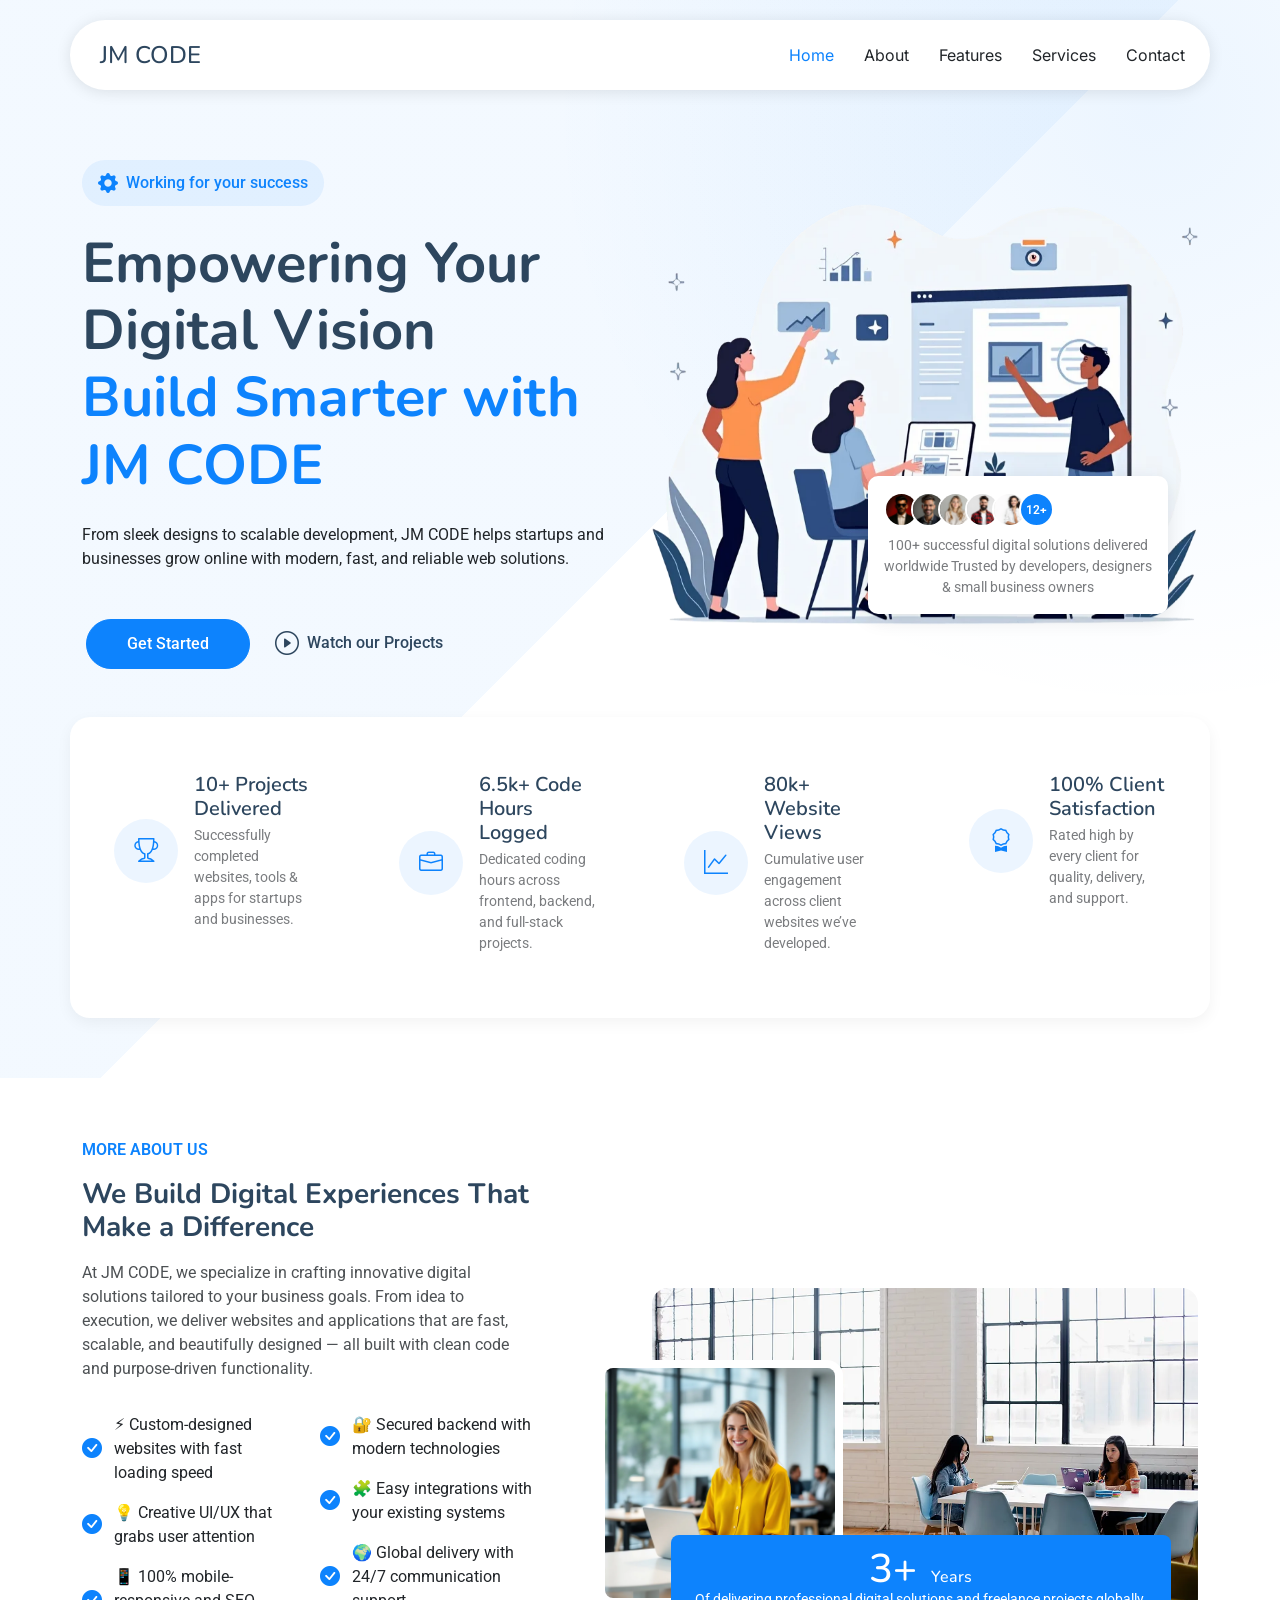
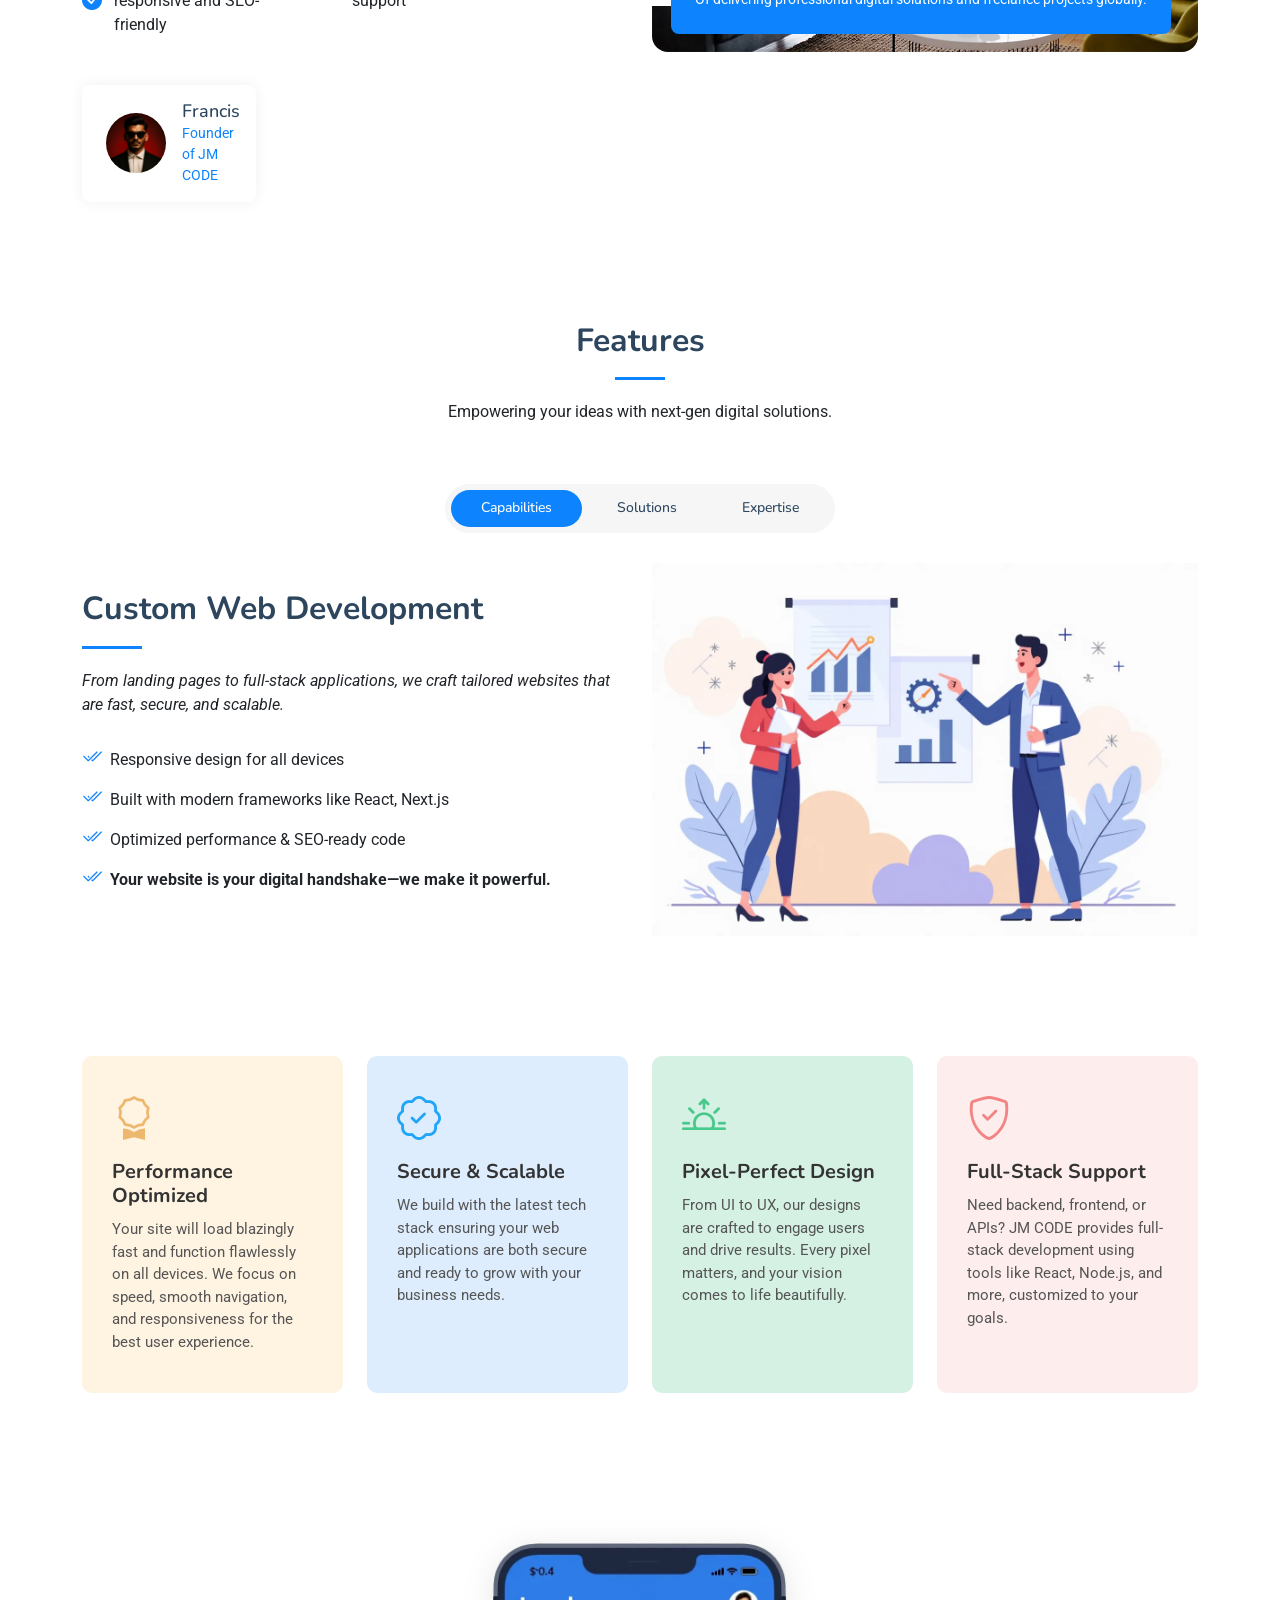
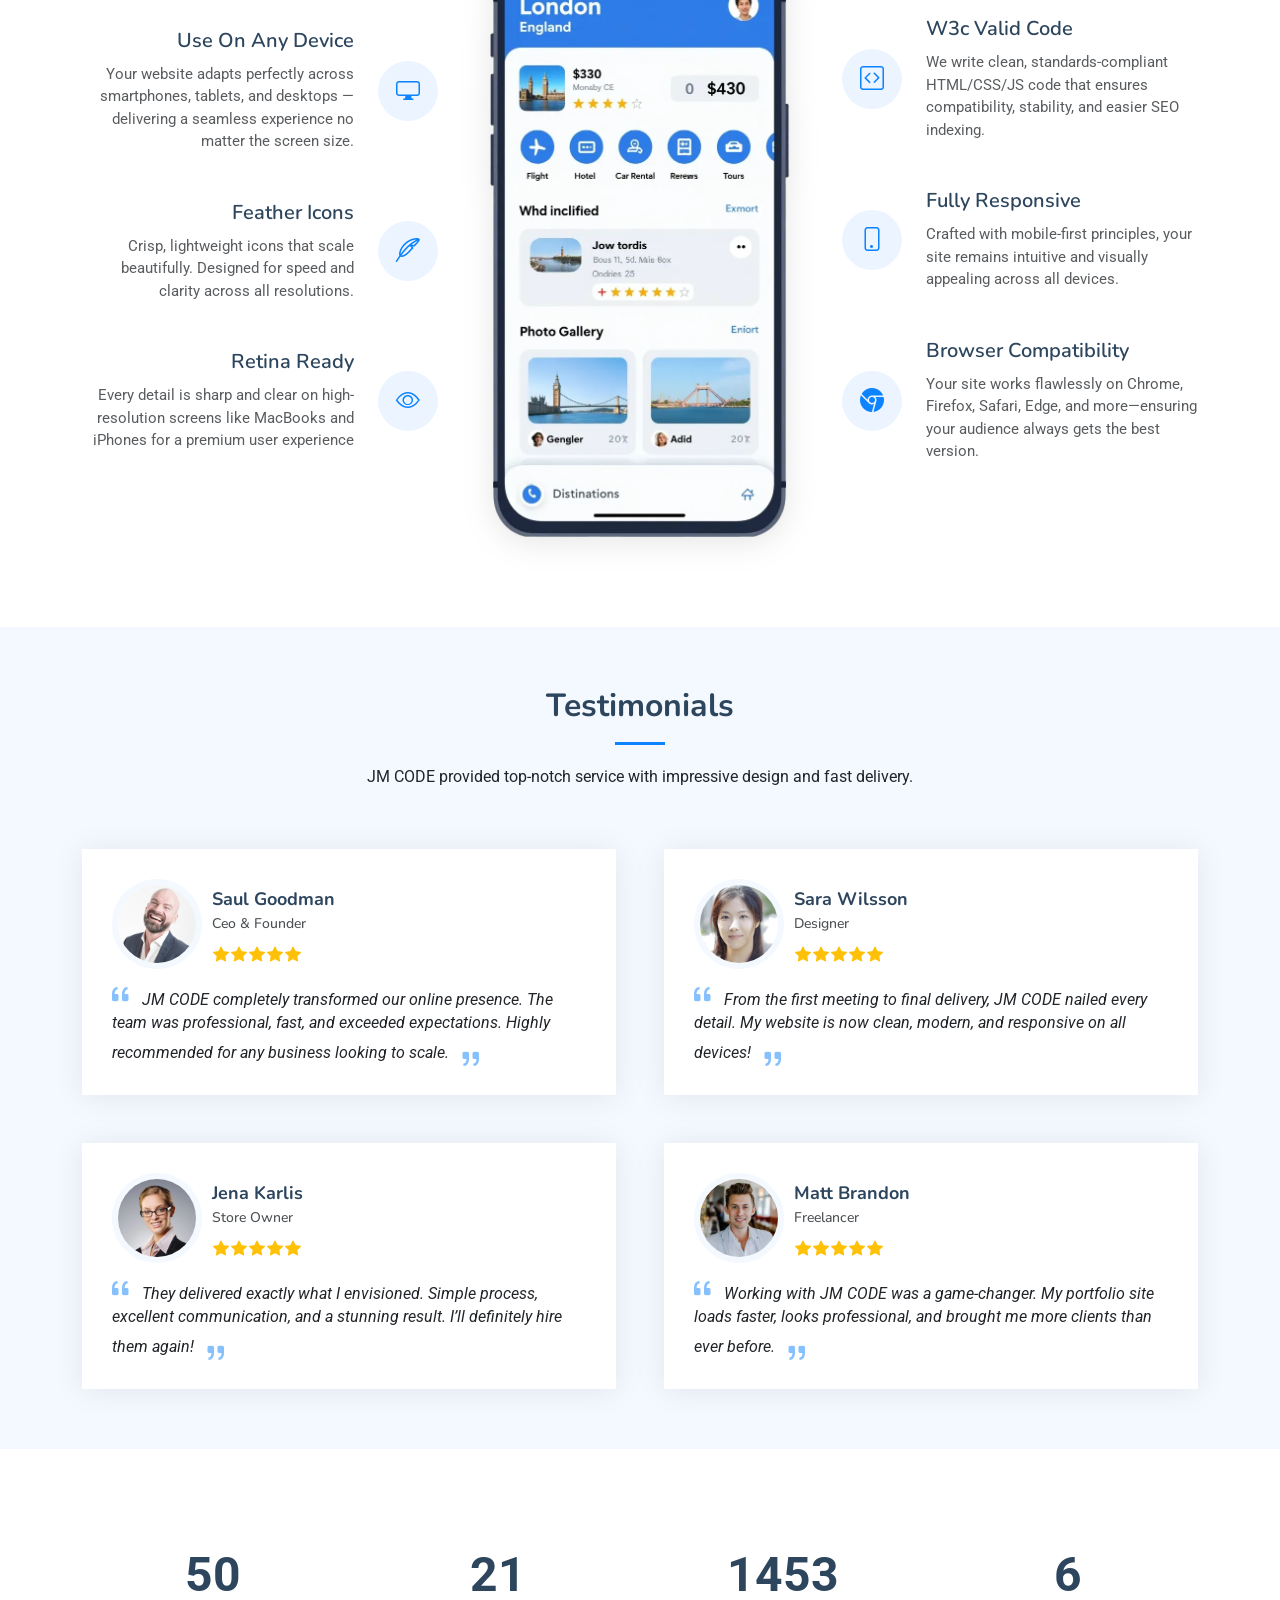
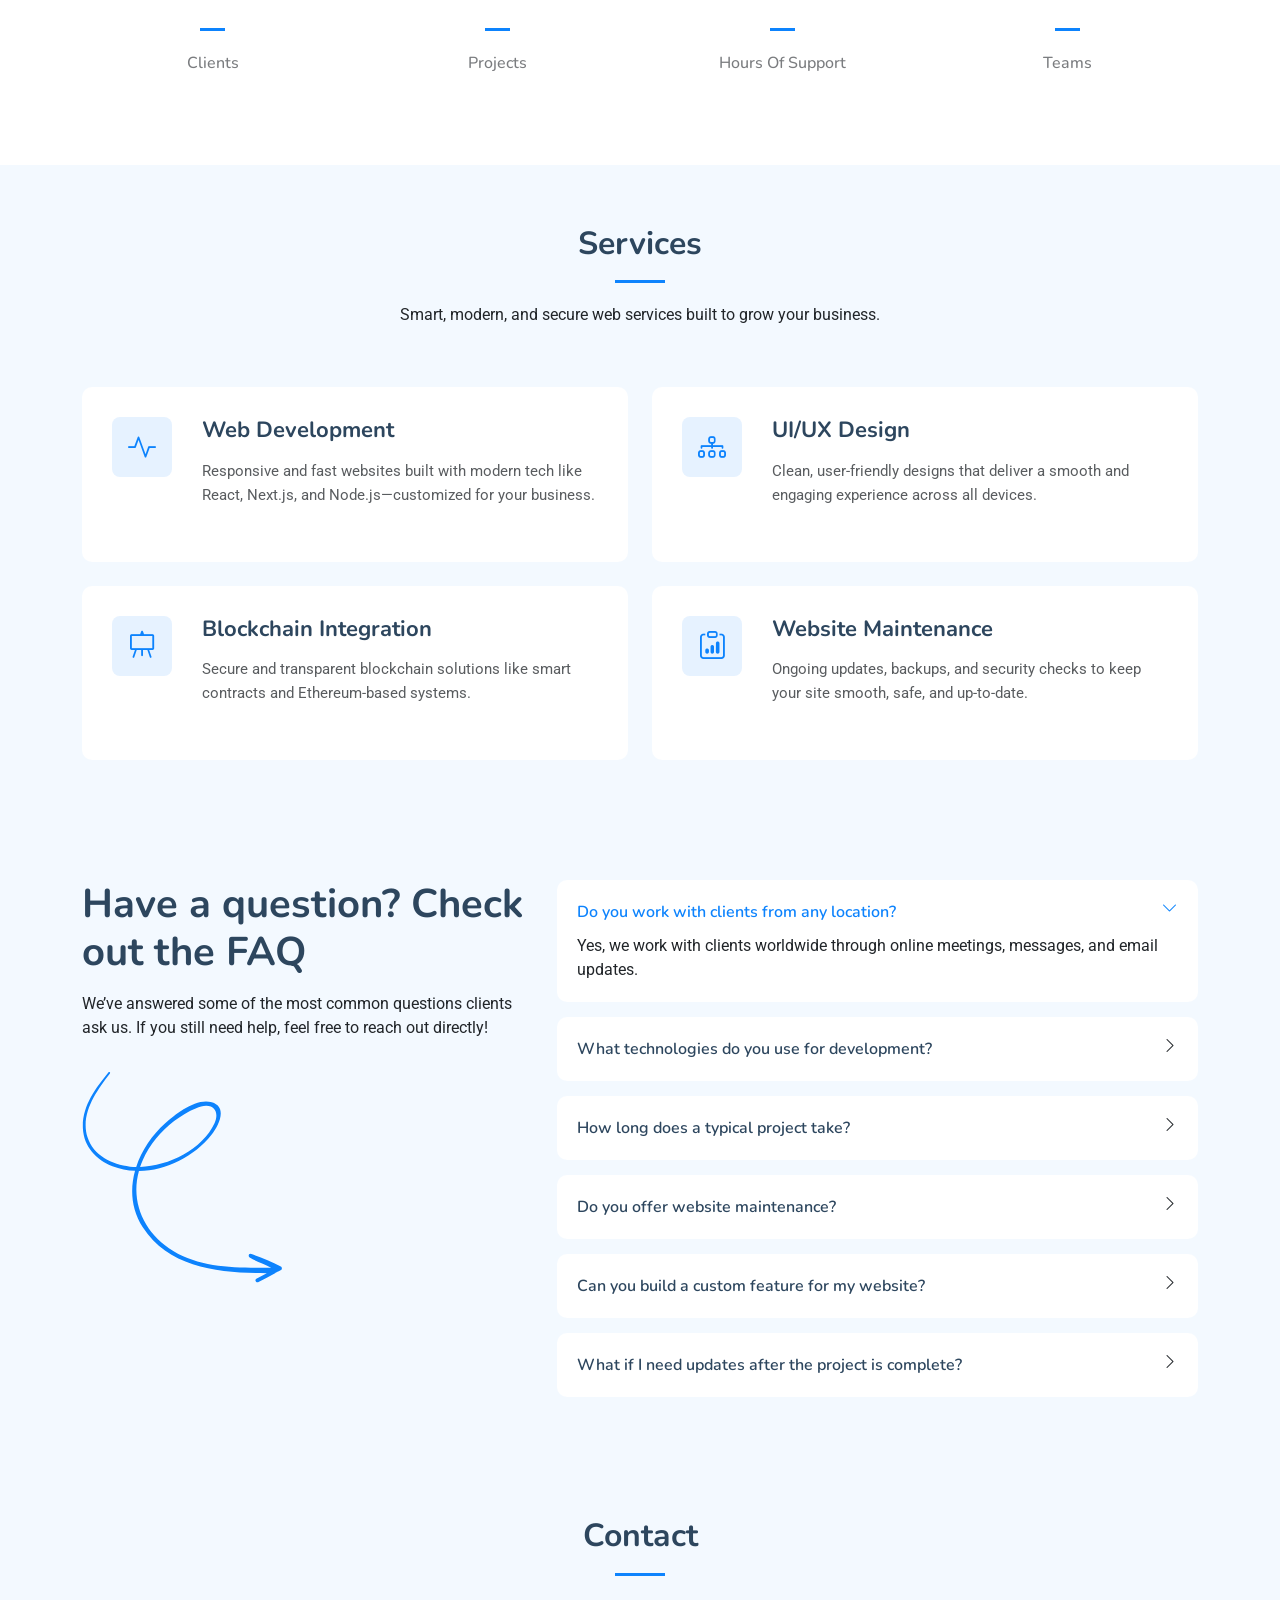
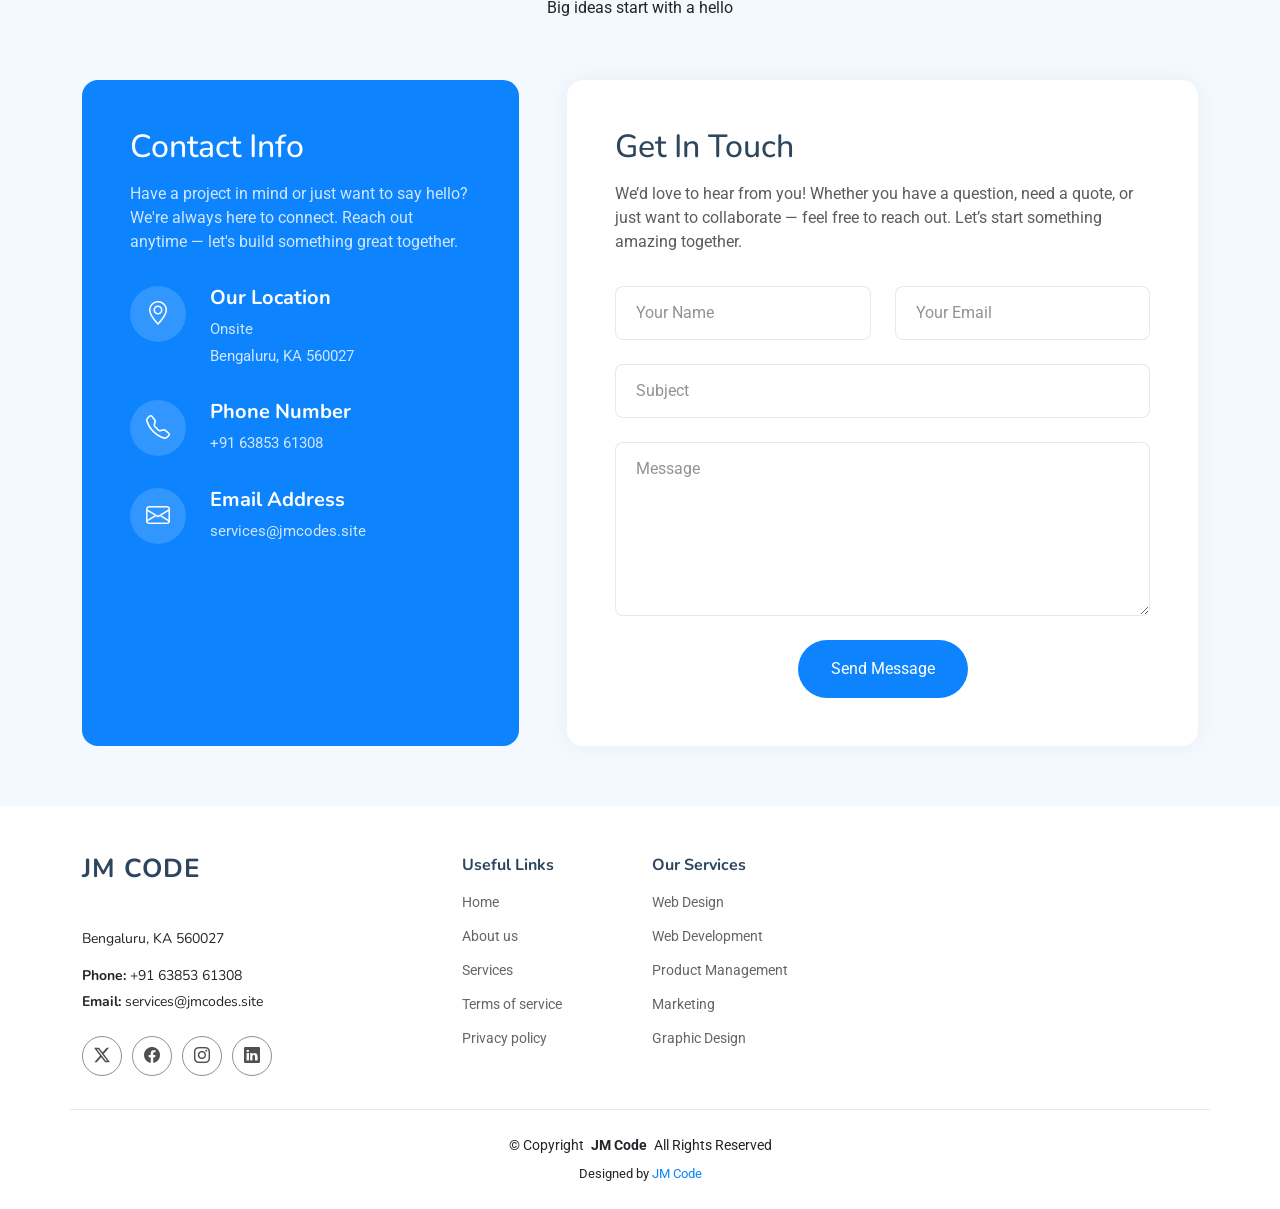
==== commit 2dbaa0dd: "Update index.html" ====
--- a/index.html
+++ b/index.html
@@ -221,7 +221,7 @@
                   <div class="profile d-flex align-items-center gap-3">
                     <img src="assets/img/francis.png" alt="CEO Profile" class="profile-image">
                     <div>
-                      <h4 class="profile-name">Francis A</h4>
+                      <h4 class="profile-name">Francis</h4>
                       <p class="profile-position">Founder of JM CODE</p>
                     </div>
                     </div>
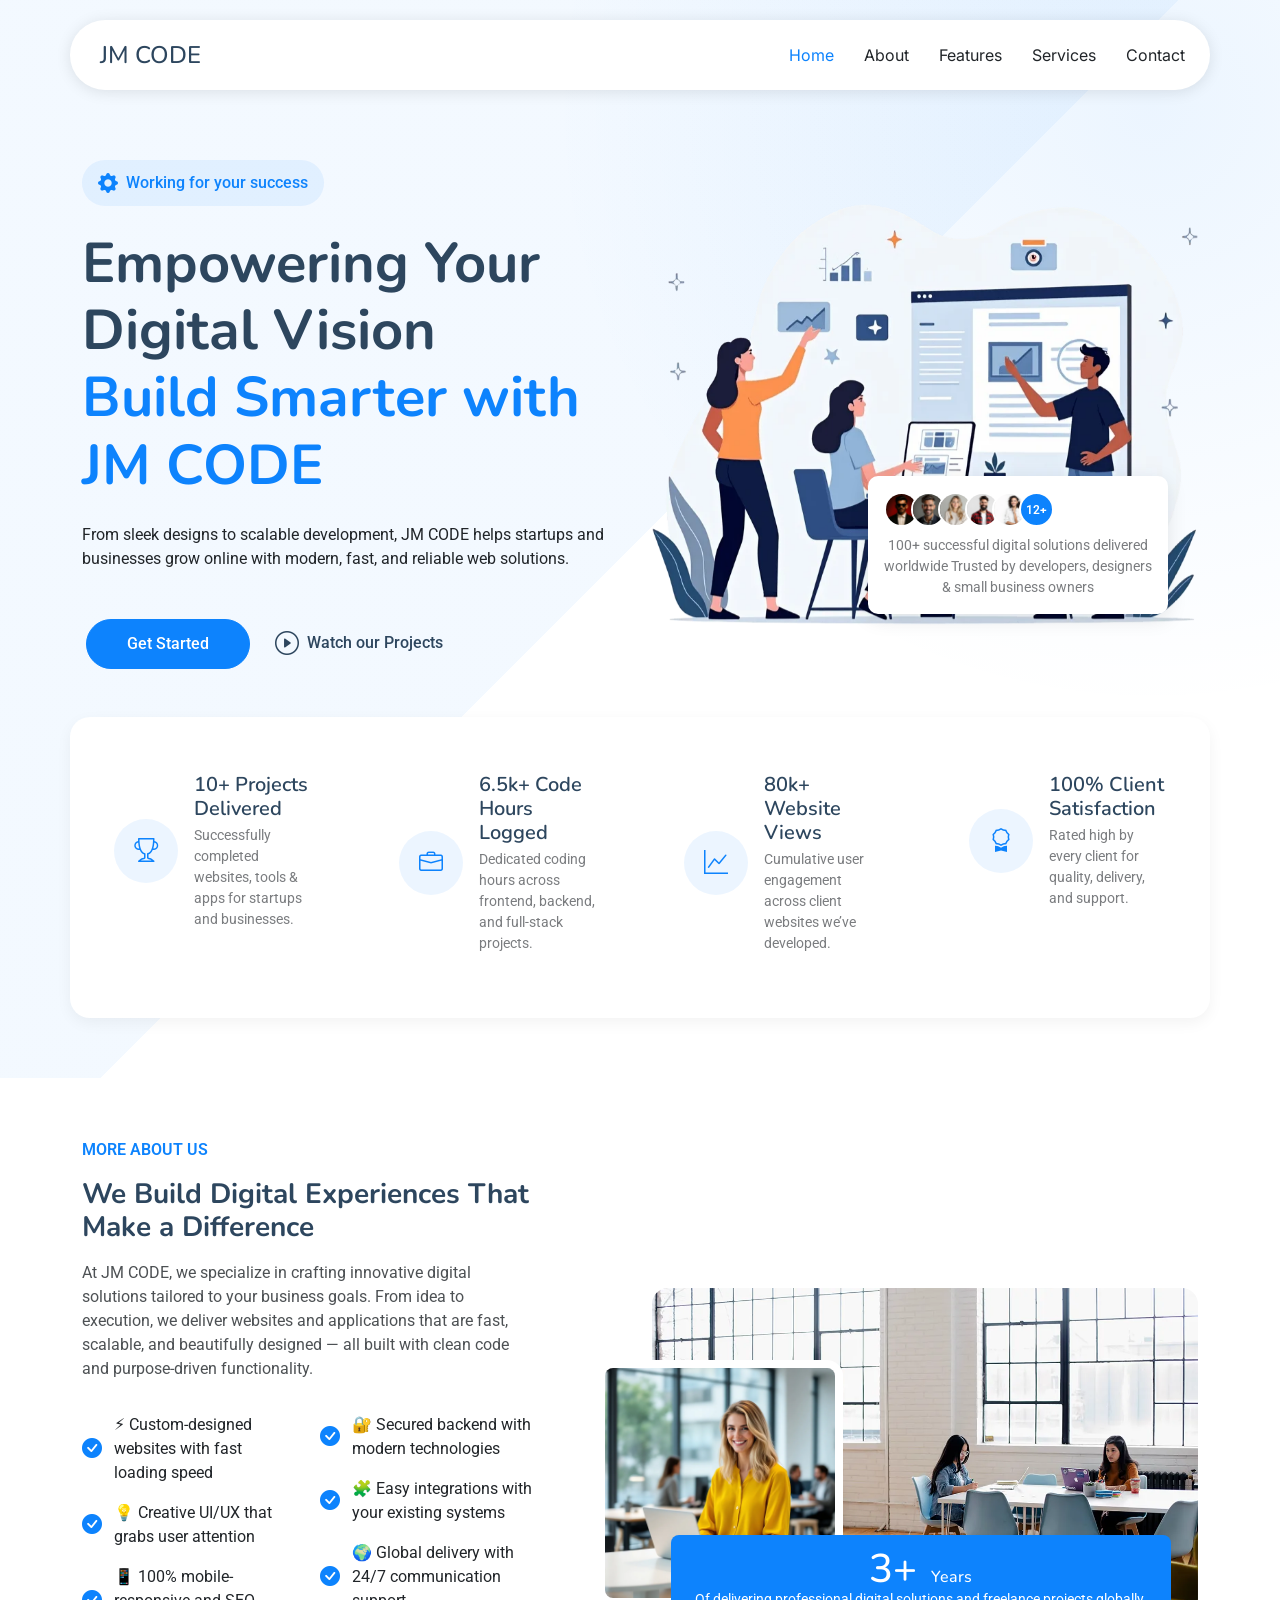
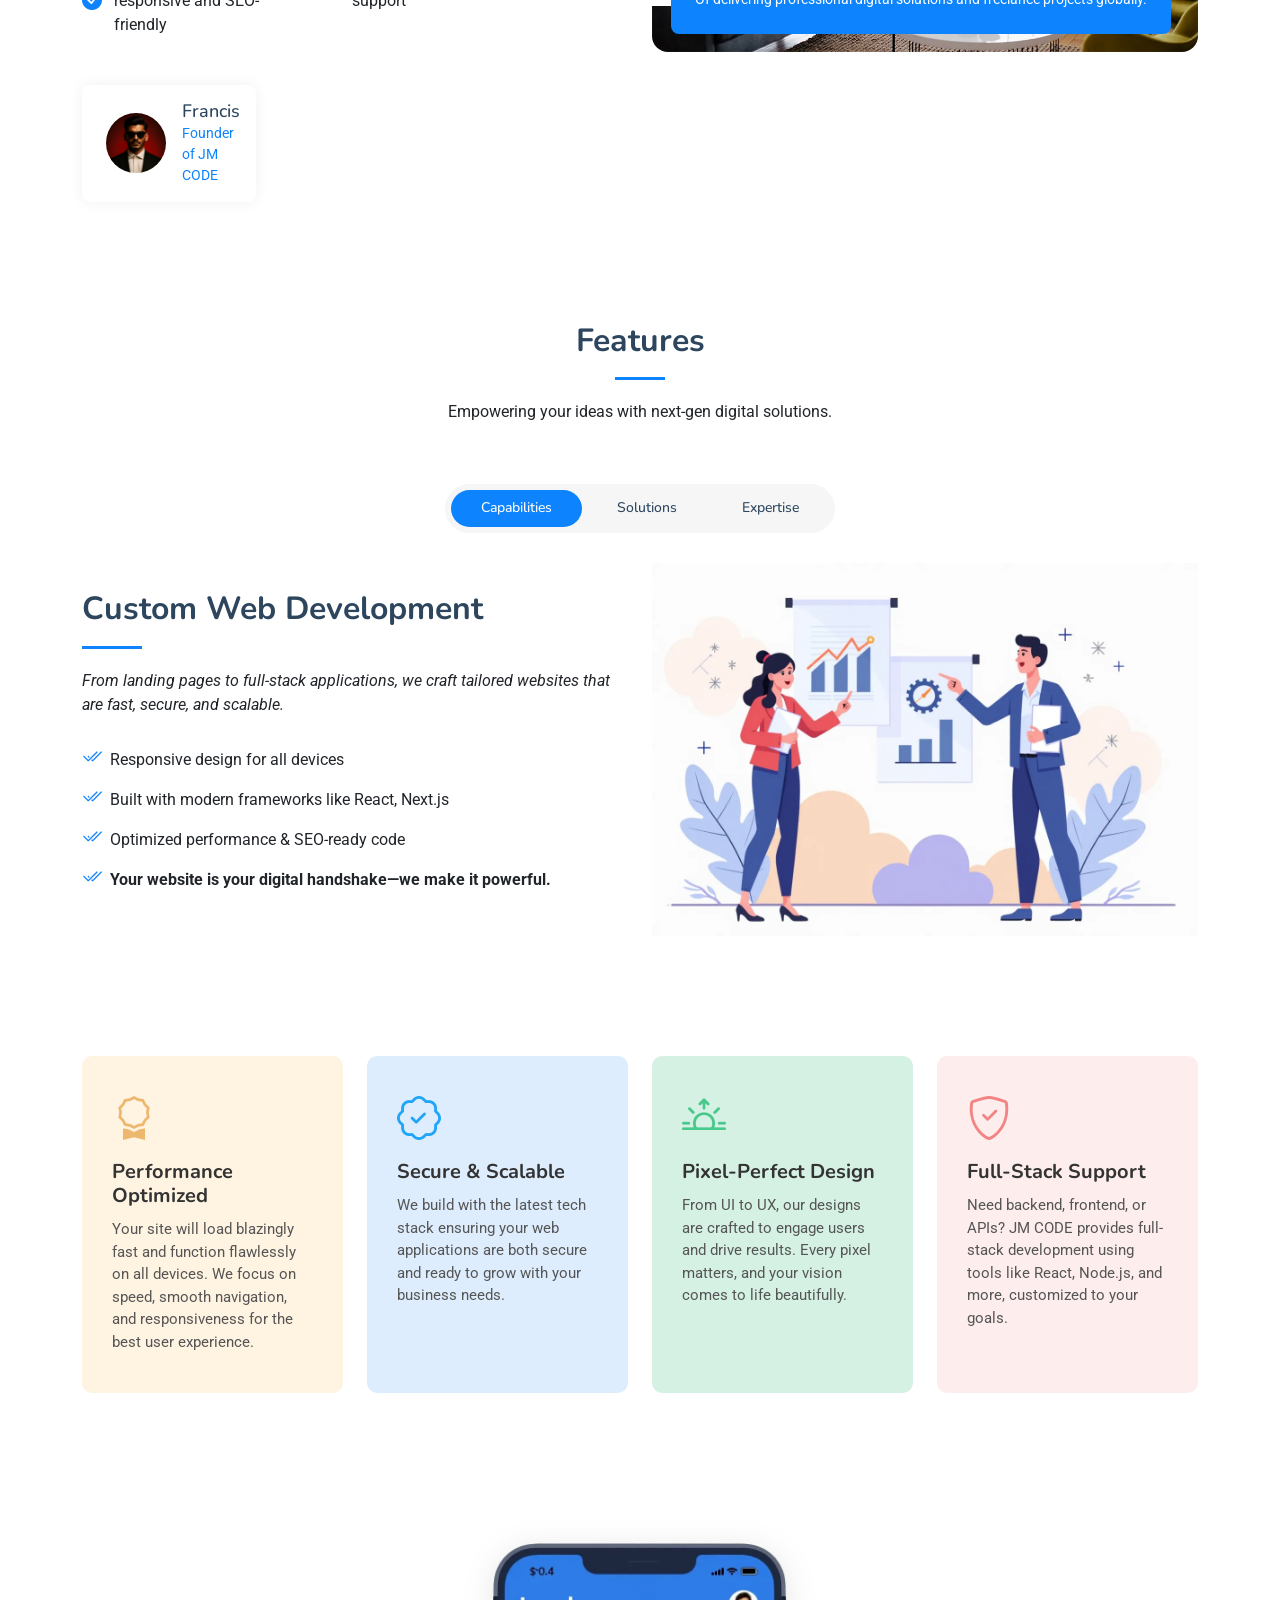
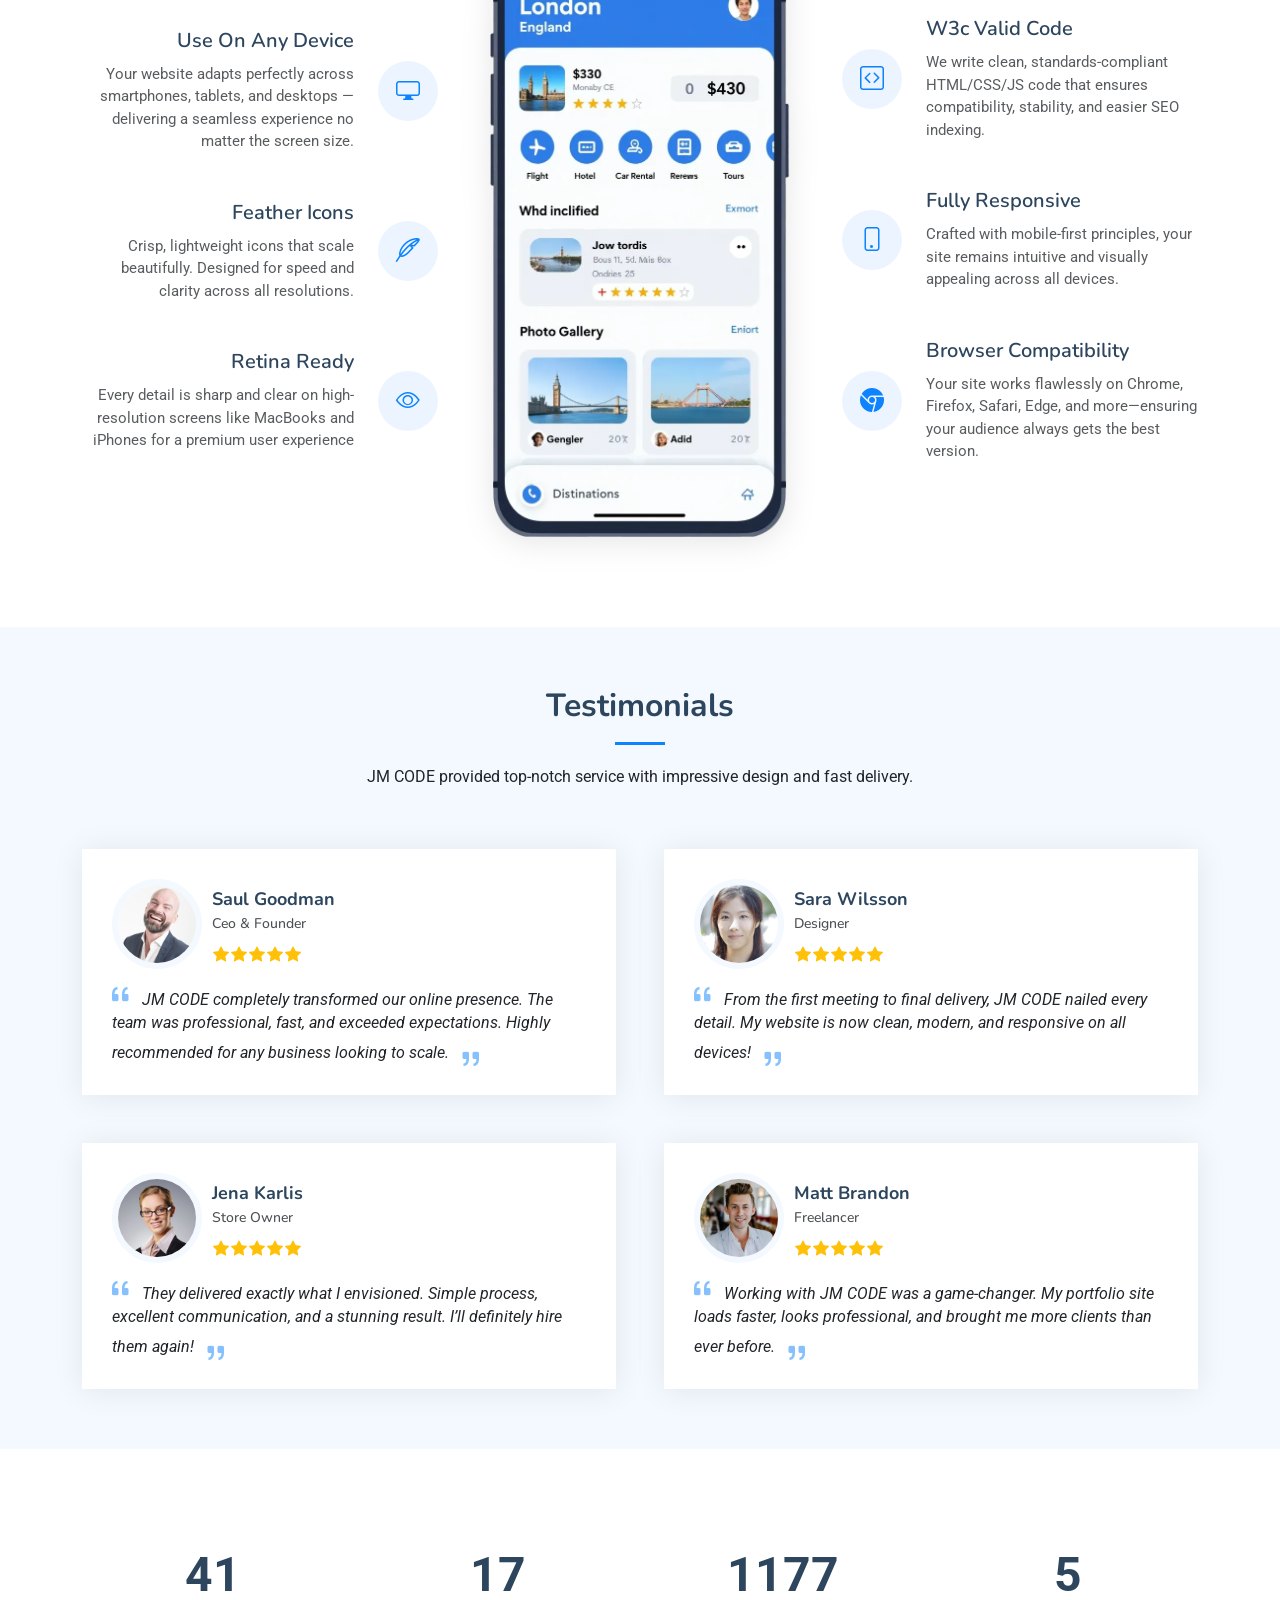
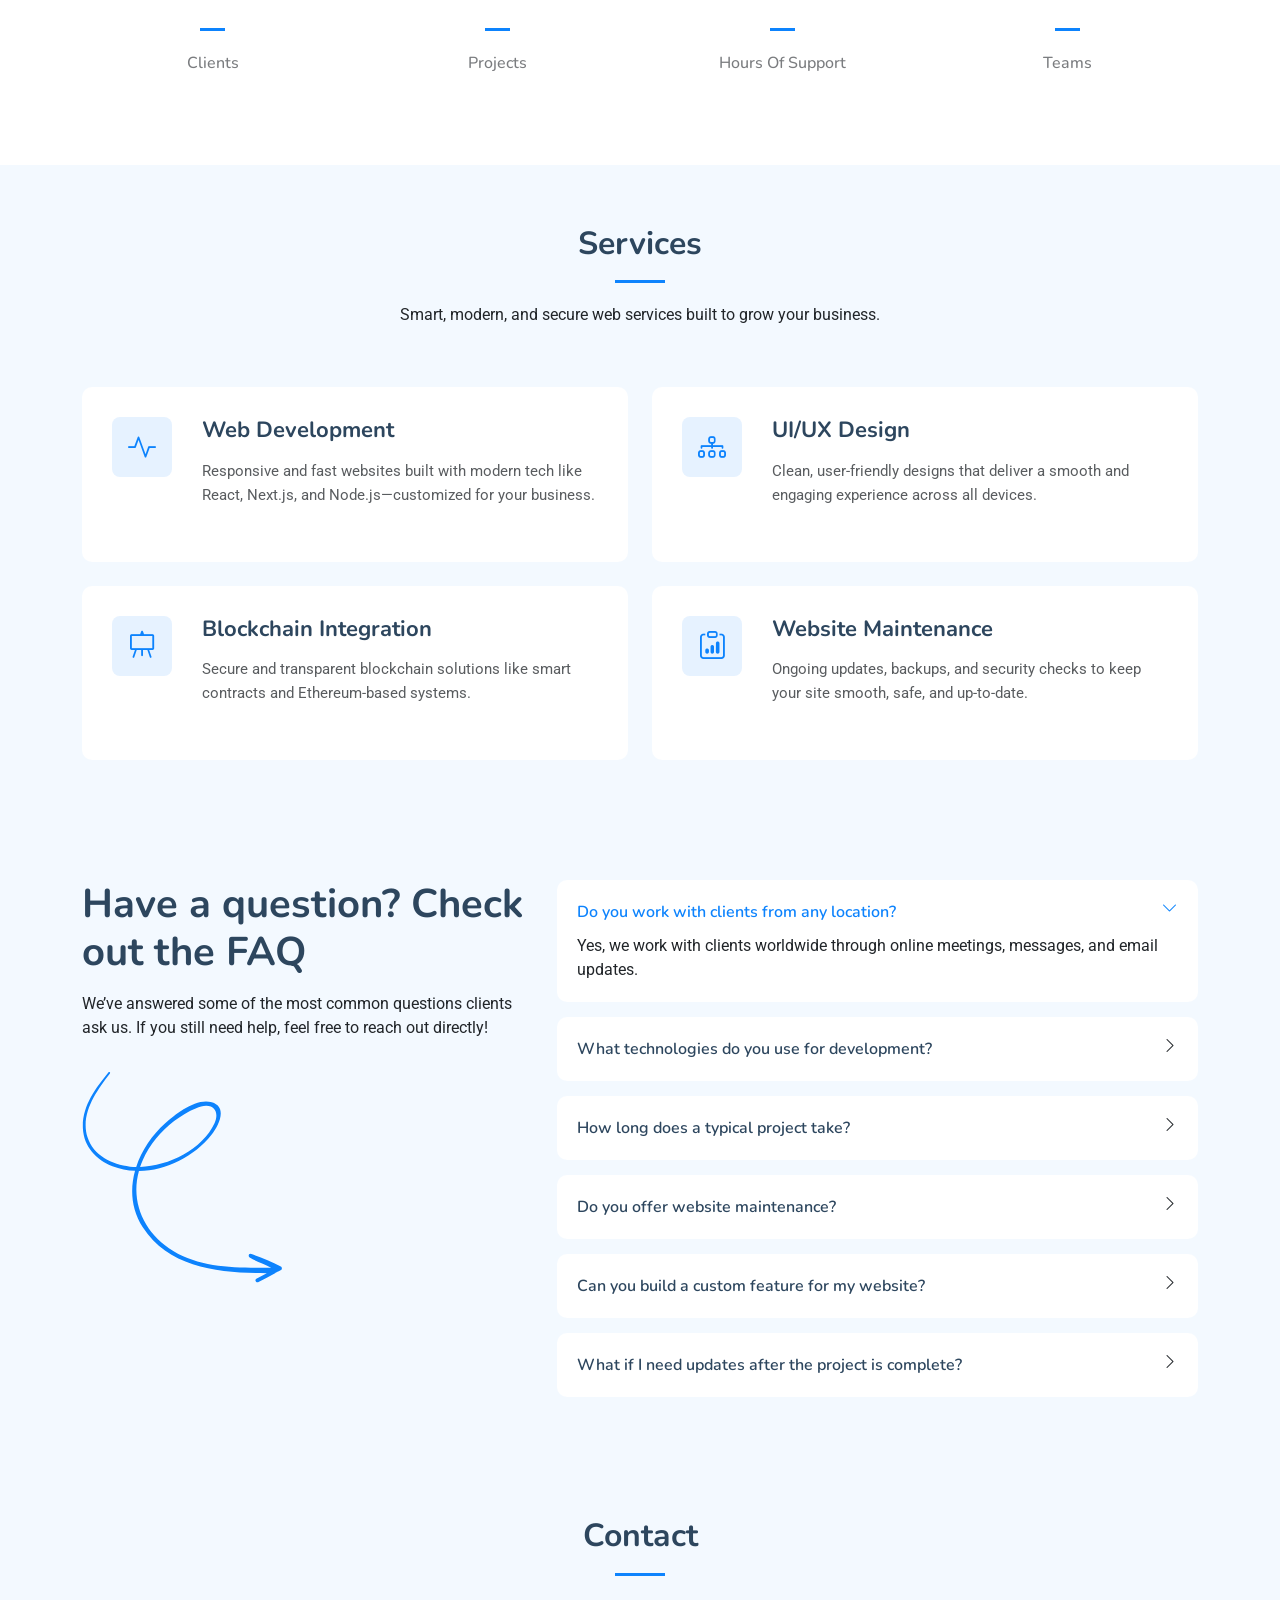
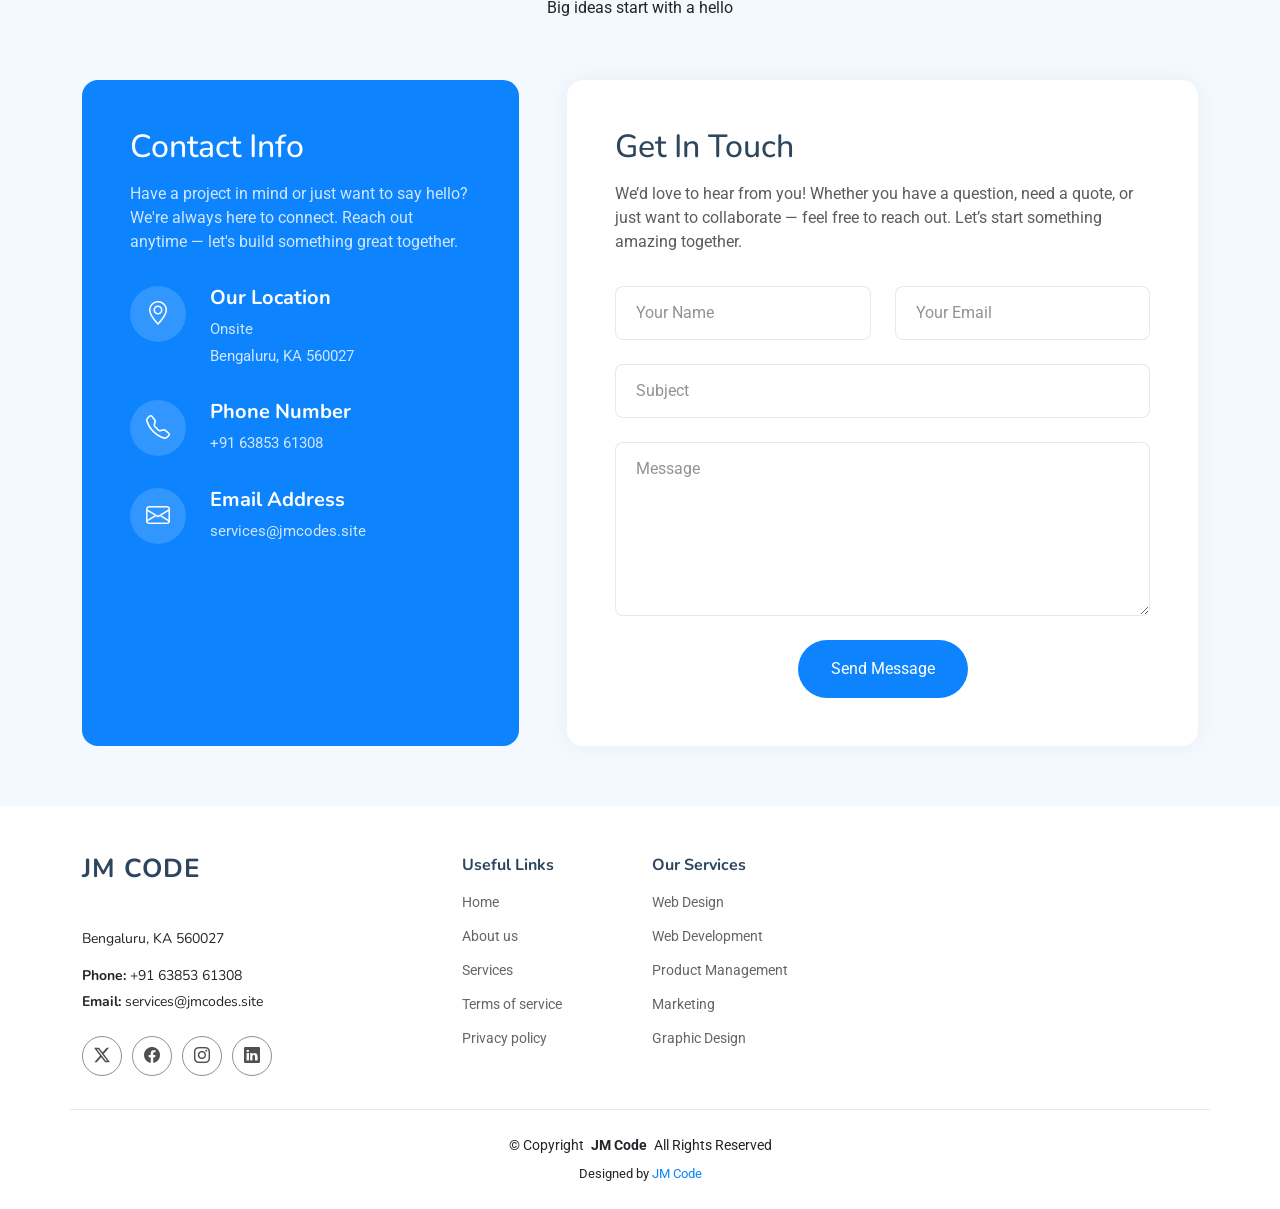
==== commit 0dda211d: "Update index.html" ====
--- a/index.html
+++ b/index.html
@@ -2,7 +2,7 @@
 <html lang="en">
 
 <head>
-     <meta charset="utf-8">
+    <meta charset="utf-8">
     <meta http-equiv="X-UA-Compatible" content="IE=edge">
     <meta content="width=device-width, initial-scale=1.0" name="viewport">
     <title>JM Code</title>
@@ -35,903 +35,952 @@
     <link rel="manifest " href="favicon/site.webmanifest ">
     <link rel="icon " href="favicon/favicon.ico " type="image/x-icon ">
 
-  <!-- Fonts -->
-  <link href="https://fonts.googleapis.com" rel="preconnect">
-  <link href="https://fonts.gstatic.com" rel="preconnect" crossorigin>
-  <link href="https://fonts.googleapis.com/css2?family=Roboto:ital,wght@0,100;0,300;0,400;0,500;0,700;0,900;1,100;1,300;1,400;1,500;1,700;1,900&family=Inter:wght@100;200;300;400;500;600;700;800;900&family=Nunito:ital,wght@0,200;0,300;0,400;0,500;0,600;0,700;0,800;0,900;1,200;1,300;1,400;1,500;1,600;1,700;1,800;1,900&display=swap" rel="stylesheet">
-
-  <!-- Vendor CSS Files -->
-  <link href="assets/vendor/bootstrap/css/bootstrap.min.css" rel="stylesheet">
-  <link href="assets/vendor/bootstrap-icons/bootstrap-icons.css" rel="stylesheet">
-  <link href="assets/vendor/aos/aos.css" rel="stylesheet">
-  <link href="assets/vendor/glightbox/css/glightbox.min.css" rel="stylesheet">
-  <link href="assets/vendor/swiper/swiper-bundle.min.css" rel="stylesheet">
-
-  <!-- Main CSS File -->
-  <link href="assets/css/main.css" rel="stylesheet">
+    <!-- Fonts -->
+    <link href="https://fonts.googleapis.com" rel="preconnect">
+    <link href="https://fonts.gstatic.com" rel="preconnect" crossorigin>
+    <link href="https://fonts.googleapis.com/css2?family=Roboto:ital,wght@0,100;0,300;0,400;0,500;0,700;0,900;1,100;1,300;1,400;1,500;1,700;1,900&family=Inter:wght@100;200;300;400;500;600;700;800;900&family=Nunito:ital,wght@0,200;0,300;0,400;0,500;0,600;0,700;0,800;0,900;1,200;1,300;1,400;1,500;1,600;1,700;1,800;1,900&display=swap"
+        rel="stylesheet">
+
+    <!-- Vendor CSS Files -->
+    <link href="assets/vendor/bootstrap/css/bootstrap.min.css" rel="stylesheet">
+    <link href="assets/vendor/bootstrap-icons/bootstrap-icons.css" rel="stylesheet">
+    <link href="assets/vendor/aos/aos.css" rel="stylesheet">
+    <link href="assets/vendor/glightbox/css/glightbox.min.css" rel="stylesheet">
+    <link href="assets/vendor/swiper/swiper-bundle.min.css" rel="stylesheet">
+
+    <!-- Main CSS File -->
+    <link href="assets/css/main.css" rel="stylesheet">
 
 </head>
 
 <body class="index-page">
 
-  <header id="header" class="header d-flex align-items-center fixed-top">
-    <div class="header-container container-fluid container-xl position-relative d-flex align-items-center justify-content-between">
-
-      <a href="index.html" class="logo d-flex align-items-center me-auto me-xl-0">
-        <!-- Uncomment the line below if you also wish to use an image logo -->
-        <!-- <img src="assets/img/logo.png" alt=""> -->
-        <h1 class="sitename">JM CODE</h1>
-      </a>
-
-      <nav id="navmenu" class="navmenu">
-        <ul>
-          <li><a href="#hero" class="active">Home</a></li>
-          <li><a href="#about">About</a></li>
-          <li><a href="#features">Features</a></li>
-          <li><a href="#services">Services</a></li>
-          <li><a href="#contact">Contact</a></li>
-        </ul>
-        <i class="mobile-nav-toggle d-xl-none bi bi-list"></i>
-      </nav>
-
-    </div>
-  </header>
-
-  <main class="main">
-
-    <!-- Hero Section -->
-    <section id="hero" class="hero section">
-
-      <div class="container" data-aos="fade-up" data-aos-delay="100">
-
-        <div class="row align-items-center">
-          <div class="col-lg-6">
-            <div class="hero-content" data-aos="fade-up" data-aos-delay="200">
-              <div class="company-badge mb-4">
-                <i class="bi bi-gear-fill me-2"></i>
-                Working for your success
-              </div>
-
-              <h1 class="mb-4">
-                Empowering Your<br>
-                Digital Vision <br>
-                <span class="accent-text">Build Smarter with JM CODE </span>
-              </h1>
-
-              <p class="mb-4 mb-md-5">
-                From sleek designs to scalable development, JM CODE helps startups and businesses grow online with modern, fast, and reliable web solutions.
-              </p>
-
-              <div class="hero-buttons">
-                <a href="#contact" class="btn btn-primary me-0 me-sm-2 mx-1">Get Started</a>
-                <a href="#testimonials" class="btn btn-link mt-2 mt-sm-0 glightbox">
-                  <i class="bi bi-play-circle me-1"></i>
-                  Watch our Projects
-                </a>
-              </div>
-            </div>
-          </div>
-
-          <div class="col-lg-6">
-            <div class="hero-image" data-aos="zoom-out" data-aos-delay="300">
-              <img src="assets/img/illustration-1.webp" alt="Hero Image" class="img-fluid">
-
-              <div class="customers-badge">
-                <div class="customer-avatars">
-                  <img src="assets/img/francis1.png" alt="Customer 1" class="avatar">
-                  <img src="assets/img/avatar-2.webp" alt="Customer 2" class="avatar">
-                  <img src="assets/img/avatar-3.webp" alt="Customer 3" class="avatar">
-                  <img src="assets/img/avatar-4.webp" alt="Customer 4" class="avatar">
-                  <img src="assets/img/avatar-5.webp" alt="Customer 5" class="avatar">
-                  <span class="avatar more">12+</span>
-                </div>
-                <p class="mb-0 mt-2">100+ successful digital solutions delivered worldwide
-Trusted by developers, designers & small business owners</p>
-              </div>
-            </div>
-          </div>
+    <header id="header" class="header d-flex align-items-center fixed-top">
+        <div class="header-container container-fluid container-xl position-relative d-flex align-items-center justify-content-between">
+
+            <a href="index.html" class="logo d-flex align-items-center me-auto me-xl-0">
+                <!-- Uncomment the line below if you also wish to use an image logo -->
+                <!-- <img src="assets/img/logo.png" alt=""> -->
+                <h1 class="sitename">JM CODE</h1>
+            </a>
+
+            <nav id="navmenu" class="navmenu">
+                <ul>
+                    <li><a href="#hero" class="active">Home</a></li>
+                    <li><a href="#about">About</a></li>
+                    <li><a href="#features">Features</a></li>
+                    <li><a href="#services">Services</a></li>
+                    <li><a href="#contact">Contact</a></li>
+                </ul>
+                <i class="mobile-nav-toggle d-xl-none bi bi-list"></i>
+            </nav>
+
         </div>
-
-        <div class="row stats-row gy-4 mt-5" data-aos="fade-up" data-aos-delay="500">
-          <div class="col-lg-3 col-md-6">
-            <div class="stat-item">
-              <div class="stat-icon">
-                <i class="bi bi-trophy"></i>
-              </div>
-              <div class="stat-content">
-                <h4>10+ Projects Delivered</h4>
-                <p class="mb-0">Successfully completed websites, tools & apps for startups and businesses.</p>
-              </div>
-            </div>
-          </div>
-          <div class="col-lg-3 col-md-6">
-            <div class="stat-item">
-              <div class="stat-icon">
-                <i class="bi bi-briefcase"></i>
-              </div>
-              <div class="stat-content">
-                <h4>6.5k+ Code Hours Logged</h4>
-                <p class="mb-0">Dedicated coding hours across frontend, backend, and full-stack projects.</p>
-              </div>
-            </div>
-          </div>
-          <div class="col-lg-3 col-md-6">
-            <div class="stat-item">
-              <div class="stat-icon">
-                <i class="bi bi-graph-up"></i>
-              </div>
-              <div class="stat-content">
-                <h4>80k+ Website Views</h4>
-                <p class="mb-0">Cumulative user engagement across client websites we’ve developed.</p>
-              </div>
-            </div>
-          </div>
-          <div class="col-lg-3 col-md-6">
-            <div class="stat-item">
-              <div class="stat-icon">
-                <i class="bi bi-award"></i>
-              </div>
-              <div class="stat-content">
-                <h4>100% Client Satisfaction</h4>
-                <p class="mb-0">Rated high by every client for quality, delivery, and support.</p>
-              </div>
-            </div>
-          </div>
-        </div>
-
-      </div>
-
-    </section><!-- /Hero Section -->
-
-    <!-- About Section -->
-    <section id="about" class="about section">
-
-      <div class="container" data-aos="fade-up" data-aos-delay="100">
-
-        <div class="row gy-4 align-items-center justify-content-between">
-
-          <div class="col-xl-5" data-aos="fade-up" data-aos-delay="200">
-            <span class="about-meta">MORE ABOUT US</span>
-            <h2 class="about-title">We Build Digital Experiences That Make a Difference</h2>
-            <p class="about-description">At JM CODE, we specialize in crafting innovative digital solutions tailored to your business goals. From idea to execution, we deliver websites and applications that are fast, scalable, and beautifully designed — all built with clean code and purpose-driven functionality.</p>
-
-            <div class="row feature-list-wrapper">
-              <div class="col-md-6">
-                <ul class="feature-list">
-                  <li><i class="bi bi-check-circle-fill"></i> ⚡ Custom-designed websites with fast loading speed</li>
-                  <li><i class="bi bi-check-circle-fill"></i> 💡 Creative UI/UX that grabs user attention</li>
-                  <li><i class="bi bi-check-circle-fill"></i> 📱 100% mobile-responsive and SEO-friendly</li>
-                </ul>
-              </div>
-              <div class="col-md-6">
-                <ul class="feature-list">
-                  <li><i class="bi bi-check-circle-fill"></i> 🔐 Secured backend with modern technologies</li>
-                  <li><i class="bi bi-check-circle-fill"></i>🧩 Easy integrations with your existing systems</li>
-                  <li><i class="bi bi-check-circle-fill"></i> 🌍 Global delivery with 24/7 communication support
-
-</li>
-                </ul>
-              </div>
-            </div>
-
-            <div class="info-wrapper">
-              <div class="row gy-4">
-                <div class="col-lg-5">
-                  <div class="contact-info d-flex align-items-center gap-2">
-                  <div class="profile d-flex align-items-center gap-3">
-                    <img src="assets/img/francis.png" alt="CEO Profile" class="profile-image">
-                    <div>
-                      <h4 class="profile-name">Francis</h4>
-                      <p class="profile-position">Founder of JM CODE</p>
-                    </div>
-                    </div>
-                  </div>
-                </div>
-              </div>
-            </div>
-          </div>
-
-          <div class="col-xl-6" data-aos="fade-up" data-aos-delay="300">
-            <div class="image-wrapper">
-              <div class="images position-relative" data-aos="zoom-out" data-aos-delay="400">
-                <img src="assets/img/about-5.webp" alt="Business Meeting" class="img-fluid main-image rounded-4">
-                <img src="assets/img/about-2.webp" alt="Team Discussion" class="img-fluid small-image rounded-4">
-              </div>
-              <div class="experience-badge floating">
-                <h3>3+ <span>Years</span></h3>
-                <p>Of delivering professional digital solutions and freelance projects globally.</p>
-              </div>
-            </div>
-          </div>
-        </div>
-
-      </div>
-
-    </section><!-- /About Section -->
-
-    <!-- Features Section -->
-    <section id="features" class="features section">
-
-      <!-- Section Title -->
-      <div class="container section-title" data-aos="fade-up">
-        <h2>Features</h2>
-        <p>Empowering your ideas with next-gen digital solutions.</p>
-      </div><!-- End Section Title -->
-
-      <div class="container">
-
-        <div class="d-flex justify-content-center">
-
-          <ul class="nav nav-tabs" data-aos="fade-up" data-aos-delay="100">
-
-            <li class="nav-item">
-              <a class="nav-link active show" data-bs-toggle="tab" data-bs-target="#features-tab-1">
-                <h4>Capabilities</h4>
-              </a>
-            </li><!-- End tab nav item -->
-
-            <li class="nav-item">
-              <a class="nav-link" data-bs-toggle="tab" data-bs-target="#features-tab-2">
-                <h4>Solutions</h4>
-              </a><!-- End tab nav item -->
-
-            </li>
-            <li class="nav-item">
-              <a class="nav-link" data-bs-toggle="tab" data-bs-target="#features-tab-3">
-                <h4>Expertise</h4>
-              </a>
-            </li><!-- End tab nav item -->
-
-          </ul>
-
-        </div>
-
-        <div class="tab-content" data-aos="fade-up" data-aos-delay="200">
-
-          <div class="tab-pane fade active show" id="features-tab-1">
-            <div class="row">
-              <div class="col-lg-6 order-2 order-lg-1 mt-3 mt-lg-0 d-flex flex-column justify-content-center">
-                <h3>Custom Web Development</h3>
-                <p class="fst-italic">
-                  From landing pages to full-stack applications, we craft tailored websites that are fast, secure, and scalable.
-                </p>
-                <ul>
-                  <li><i class="bi bi-check2-all"></i> <span>Responsive design for all devices</span></li>
-                  <li><i class="bi bi-check2-all"></i> <span>Built with modern frameworks like React, Next.js</span></li>
-                  <li><i class="bi bi-check2-all"></i> <span>Optimized performance & SEO-ready code</span></li>
-                  <li><i class="bi bi-check2-all"></i> <span><b>Your website is your digital handshake—we make it powerful.</b></span></li>
-                </ul>
-              </div>
-              <div class="col-lg-6 order-1 order-lg-2 text-center">
-                <img src="assets/img/features-illustration-1.webp" alt="" class="img-fluid">
-              </div>
-            </div>
-          </div><!-- End tab content item -->
-
-          <div class="tab-pane fade" id="features-tab-2">
-            <div class="row">
-              <div class="col-lg-6 order-2 order-lg-1 mt-3 mt-lg-0 d-flex flex-column justify-content-center">
-                <h3>Creative UI/UX Design</h3>
-                <p class="fst-italic">
-                  Design that doesn't just look good, but drives real results. We combine beauty with usability for next-gen user experiences.
-                </p>
-                <ul>
-                  <li><i class="bi bi-check2-all"></i> <span>Interactive and intuitive interfaces</span></li>
-                  <li><i class="bi bi-check2-all"></i> <span>Wireframing, prototyping, and design systems.</span></li>
-                  <li><i class="bi bi-check2-all"></i> <span>Brand-aligned and conversion-focused visuals</span></li>
-                  <li><i class="bi bi-check2-all"></i> <span>“First impressions matter—we help you win them.”</span></li>
-                </ul>
-              </div>
-              <div class="col-lg-6 order-1 order-lg-2 text-center">
-                <img src="assets/img/features-illustration-2.webp" alt="" class="img-fluid">
-              </div>
-            </div>
-          </div><!-- End tab content item -->
-
-          <div class="tab-pane fade" id="features-tab-3">
-            <div class="row">
-              <div class="col-lg-6 order-2 order-lg-1 mt-3 mt-lg-0 d-flex flex-column justify-content-center">
-                <h3>Digital Integration & Support</h3>
-                <ul>
-                  <li><i class="bi bi-check2-all"></i> <span>Third-party API integration (payment, chat, CRM)</span></li>
-                  <li><i class="bi bi-check2-all"></i> <span>Real-time analytics and tracking setup</span></li>
-                  <li><i class="bi bi-check2-all"></i> <span>Continuous support and feature upgrades</span></li>
-                </ul>
-                <p class="fst-italic">
-                  Go beyond launch—integrate smart tools, analytics, and automation to streamline your business digitally.
-                </p>
-              </div>
-              <div class="col-lg-6 order-1 order-lg-2 text-center">
-                <img src="assets/img/features-illustration-3.webp" alt="" class="img-fluid">
-              </div>
-            </div>
-          </div><!-- End tab content item -->
-
-        </div>
-
-      </div>
-
-    </section><!-- /Features Section -->
-
-    <!-- Features Cards Section -->
-    <section id="features-cards" class="features-cards section">
-
-      <div class="container">
-
-        <div class="row gy-4">
-
-          <div class="col-xl-3 col-md-6" data-aos="zoom-in" data-aos-delay="100">
-            <div class="feature-box orange">
-              <i class="bi bi-award"></i>
-              <h4>Performance Optimized</h4>
-              <p>Your site will load blazingly fast and function flawlessly on all devices. We focus on speed, smooth navigation, and responsiveness for the best user experience.</p>
-            </div>
-          </div><!-- End Feature Borx-->
-
-          <div class="col-xl-3 col-md-6" data-aos="zoom-in" data-aos-delay="200">
-            <div class="feature-box blue">
-              <i class="bi bi-patch-check"></i>
-              <h4>Secure & Scalable</h4>
-              <p>We build with the latest tech stack ensuring your web applications are both secure and ready to grow with your business needs.</p>
-            </div>
-          </div><!-- End Feature Borx-->
-
-          <div class="col-xl-3 col-md-6" data-aos="zoom-in" data-aos-delay="300">
-            <div class="feature-box green">
-              <i class="bi bi-sunrise"></i>
-              <h4>Pixel-Perfect Design</h4>
-              <p>From UI to UX, our designs are crafted to engage users and drive results. Every pixel matters, and your vision comes to life beautifully.</p>
-            </div>
-          </div><!-- End Feature Borx-->
-
-          <div class="col-xl-3 col-md-6" data-aos="zoom-in" data-aos-delay="400">
-            <div class="feature-box red">
-              <i class="bi bi-shield-check"></i>
-              <h4>Full-Stack Support</h4>
-              <p>Need backend, frontend, or APIs? JM CODE provides full-stack development using tools like React, Node.js, and more, customized to your goals.</p>
-            </div>
-          </div><!-- End Feature Borx-->
-
-        </div>
-
-      </div>
-
-    </section><!-- /Features Cards Section -->
-
-    <!-- Features 2 Section -->
-    <section id="features-2" class="features-2 section">
-
-      <div class="container" data-aos="fade-up" data-aos-delay="100">
-
-        <div class="row align-items-center">
-
-          <div class="col-lg-4">
-
-            <div class="feature-item text-end mb-5" data-aos="fade-right" data-aos-delay="200">
-              <div class="d-flex align-items-center justify-content-end gap-4">
-                <div class="feature-content">
-                  <h3>Use On Any Device</h3>
-                  <p>Your website adapts perfectly across smartphones, tablets, and desktops — delivering a seamless experience no matter the screen size.</p>
-                </div>
-                <div class="feature-icon flex-shrink-0">
-                  <i class="bi bi-display"></i>
-                </div>
-              </div>
-            </div><!-- End .feature-item -->
-
-            <div class="feature-item text-end mb-5" data-aos="fade-right" data-aos-delay="300">
-              <div class="d-flex align-items-center justify-content-end gap-4">
-                <div class="feature-content">
-                  <h3>Feather Icons</h3>
-                  <p>Crisp, lightweight icons that scale beautifully. Designed for speed and clarity across all resolutions.</p>
-                </div>
-                <div class="feature-icon flex-shrink-0">
-                  <i class="bi bi-feather"></i>
-                </div>
-              </div>
-            </div><!-- End .feature-item -->
-
-            <div class="feature-item text-end" data-aos="fade-right" data-aos-delay="400">
-              <div class="d-flex align-items-center justify-content-end gap-4">
-                <div class="feature-content">
-                  <h3>Retina Ready</h3>
-                  <p>Every detail is sharp and clear on high-resolution screens like MacBooks and iPhones for a premium user experience</p>
-                </div>
-                <div class="feature-icon flex-shrink-0">
-                  <i class="bi bi-eye"></i>
-                </div>
-              </div>
-            </div><!-- End .feature-item -->
-
-          </div>
-
-          <div class="col-lg-4" data-aos="zoom-in" data-aos-delay="200">
-            <div class="phone-mockup text-center">
-              <img src="assets/img/phone-app-screen.webp" alt="Phone Mockup" class="img-fluid">
-            </div>
-          </div><!-- End Phone Mockup -->
-
-          <div class="col-lg-4">
-
-            <div class="feature-item mb-5" data-aos="fade-left" data-aos-delay="200">
-              <div class="d-flex align-items-center gap-4">
-                <div class="feature-icon flex-shrink-0">
-                  <i class="bi bi-code-square"></i>
-                </div>
-                <div class="feature-content">
-                  <h3>W3c Valid Code</h3>
-                  <p>We write clean, standards-compliant HTML/CSS/JS code that ensures compatibility, stability, and easier SEO indexing.</p>
-                </div>
-              </div>
-            </div><!-- End .feature-item -->
-
-            <div class="feature-item mb-5" data-aos="fade-left" data-aos-delay="300">
-              <div class="d-flex align-items-center gap-4">
-                <div class="feature-icon flex-shrink-0">
-                  <i class="bi bi-phone"></i>
-                </div>
-                <div class="feature-content">
-                  <h3>Fully Responsive</h3>
-                  <p>Crafted with mobile-first principles, your site remains intuitive and visually appealing across all devices.</p>
-                </div>
-              </div>
-            </div><!-- End .feature-item -->
-
-            <div class="feature-item" data-aos="fade-left" data-aos-delay="400">
-              <div class="d-flex align-items-center gap-4">
-                <div class="feature-icon flex-shrink-0">
-                  <i class="bi bi-browser-chrome"></i>
-                </div>
-                <div class="feature-content">
-                  <h3>Browser Compatibility</h3>
-                  <p>Your site works flawlessly on Chrome, Firefox, Safari, Edge, and more—ensuring your audience always gets the best version.</p>
-                </div>
-              </div>
-            </div><!-- End .feature-item -->
-
-          </div>
-        </div>
-
-      </div>
-
-    </section><!-- /Features 2 Section -->
-
-
-    <!-- Testimonials Section -->
-    <section id="testimonials" class="testimonials section light-background">
-
-      <!-- Section Title -->
-      <div class="container section-title" data-aos="fade-up">
-        <h2>Testimonials</h2>
-        <p>JM CODE provided top-notch service with impressive design and fast delivery.</p>
-      </div><!-- End Section Title -->
-
-      <div class="container">
-
-        <div class="row g-5">
-
-          <div class="col-lg-6" data-aos="fade-up" data-aos-delay="100">
-            <div class="testimonial-item">
-              <img src="assets/img/testimonials/testimonials-1.jpg" class="testimonial-img" alt="">
-              <h3>Saul Goodman</h3>
-              <h4>Ceo &amp; Founder</h4>
-              <div class="stars">
-                <i class="bi bi-star-fill"></i><i class="bi bi-star-fill"></i><i class="bi bi-star-fill"></i><i class="bi bi-star-fill"></i><i class="bi bi-star-fill"></i>
-              </div>
-              <p>
-                <i class="bi bi-quote quote-icon-left"></i>
-                <span>JM CODE completely transformed our online presence. The team was professional, fast, and exceeded expectations. Highly recommended for any business looking to scale.</span>
-                <i class="bi bi-quote quote-icon-right"></i>
-              </p>
-            </div>
-          </div><!-- End testimonial item -->
-
-          <div class="col-lg-6" data-aos="fade-up" data-aos-delay="200">
-            <div class="testimonial-item">
-              <img src="assets/img/testimonials/testimonials-2.jpg" class="testimonial-img" alt="">
-              <h3>Sara Wilsson</h3>
-              <h4>Designer</h4>
-              <div class="stars">
-                <i class="bi bi-star-fill"></i><i class="bi bi-star-fill"></i><i class="bi bi-star-fill"></i><i class="bi bi-star-fill"></i><i class="bi bi-star-fill"></i>
-              </div>
-              <p>
-                <i class="bi bi-quote quote-icon-left"></i>
-                <span>From the first meeting to final delivery, JM CODE nailed every detail. My website is now clean, modern, and responsive on all devices!</span>
-                <i class="bi bi-quote quote-icon-right"></i>
-              </p>
-            </div>
-          </div><!-- End testimonial item -->
-
-          <div class="col-lg-6" data-aos="fade-up" data-aos-delay="300">
-            <div class="testimonial-item">
-              <img src="assets/img/testimonials/testimonials-3.jpg" class="testimonial-img" alt="">
-              <h3>Jena Karlis</h3>
-              <h4>Store Owner</h4>
-              <div class="stars">
-                <i class="bi bi-star-fill"></i><i class="bi bi-star-fill"></i><i class="bi bi-star-fill"></i><i class="bi bi-star-fill"></i><i class="bi bi-star-fill"></i>
-              </div>
-              <p>
-                <i class="bi bi-quote quote-icon-left"></i>
-                <span>They delivered exactly what I envisioned. Simple process, excellent communication, and a stunning result. I’ll definitely hire them again!</span>
-                <i class="bi bi-quote quote-icon-right"></i>
-              </p>
-            </div>
-          </div><!-- End testimonial item -->
-
-          <div class="col-lg-6" data-aos="fade-up" data-aos-delay="400">
-            <div class="testimonial-item">
-              <img src="assets/img/testimonials/testimonials-4.jpg" class="testimonial-img" alt="">
-              <h3>Matt Brandon</h3>
-              <h4>Freelancer</h4>
-              <div class="stars">
-                <i class="bi bi-star-fill"></i><i class="bi bi-star-fill"></i><i class="bi bi-star-fill"></i><i class="bi bi-star-fill"></i><i class="bi bi-star-fill"></i>
-              </div>
-              <p>
-                <i class="bi bi-quote quote-icon-left"></i>
-                <span>Working with JM CODE was a game-changer. My portfolio site loads faster, looks professional, and brought me more clients than ever before.</span>
-                <i class="bi bi-quote quote-icon-right"></i>
-              </p>
-            </div>
-          </div><!-- End testimonial item -->
-
-        </div>
-
-      </div>
-
-    </section><!-- /Testimonials Section -->
-
-    <!-- Stats Section -->
-    <section id="stats" class="stats section">
-
-      <div class="container" data-aos="fade-up" data-aos-delay="100">
-
-        <div class="row gy-4">
-
-          <div class="col-lg-3 col-md-6">
-            <div class="stats-item text-center w-100 h-100">
-              <span data-purecounter-start="0" data-purecounter-end="50" data-purecounter-duration="1" class="purecounter"></span>
-              <p>Clients</p>
-            </div>
-          </div><!-- End Stats Item -->
-
-          <div class="col-lg-3 col-md-6">
-            <div class="stats-item text-center w-100 h-100">
-              <span data-purecounter-start="0" data-purecounter-end="21" data-purecounter-duration="1" class="purecounter"></span>
-              <p>Projects</p>
-            </div>
-          </div><!-- End Stats Item -->
-
-          <div class="col-lg-3 col-md-6">
-            <div class="stats-item text-center w-100 h-100">
-              <span data-purecounter-start="0" data-purecounter-end="1453" data-purecounter-duration="1" class="purecounter"></span>
-              <p>Hours Of Support</p>
-            </div>
-          </div><!-- End Stats Item -->
-
-          <div class="col-lg-3 col-md-6">
-            <div class="stats-item text-center w-100 h-100">
-              <span data-purecounter-start="0" data-purecounter-end="6" data-purecounter-duration="1" class="purecounter"></span>
-              <p>Teams</p>
-            </div>
-          </div><!-- End Stats Item -->
-
-        </div>
-
-      </div>
-
-    </section><!-- /Stats Section -->
-
-    <!-- Services Section -->
-    <section id="services" class="services section light-background">
-
-      <!-- Section Title -->
-      <div class="container section-title" data-aos="fade-up">
-        <h2>Services</h2>
-        <p>Smart, modern, and secure web services built to grow your business.</p>
-      </div><!-- End Section Title -->
-
-      <div class="container" data-aos="fade-up" data-aos-delay="100">
-
-        <div class="row g-4">
-
-          <div class="col-lg-6" data-aos="fade-up" data-aos-delay="100">
-            <div class="service-card d-flex">
-              <div class="icon flex-shrink-0">
-                <i class="bi bi-activity"></i>
-              </div>
-              <div>
-                <h3>Web Development</h3>
-                <p>Responsive and fast websites built with modern tech like React, Next.js, and Node.js—customized for your business.</p>
-              
-              </div>
-            </div>
-          </div><!-- End Service Card -->
-
-          <div class="col-lg-6" data-aos="fade-up" data-aos-delay="200">
-            <div class="service-card d-flex">
-              <div class="icon flex-shrink-0">
-                <i class="bi bi-diagram-3"></i>
-              </div>
-              <div>
-                <h3>UI/UX Design</h3>
-                <p>Clean, user-friendly designs that deliver a smooth and engaging experience across all devices.</p>
-              </div>
-            </div>
-          </div><!-- End Service Card -->
-
-          <div class="col-lg-6" data-aos="fade-up" data-aos-delay="300">
-            <div class="service-card d-flex">
-              <div class="icon flex-shrink-0">
-                <i class="bi bi-easel"></i>
-              </div>
-              <div>
-                <h3>Blockchain Integration</h3>
-                <p>Secure and transparent blockchain solutions like smart contracts and Ethereum-based systems.</p>
-              </div>
-            </div>
-          </div><!-- End Service Card -->
-
-          <div class="col-lg-6" data-aos="fade-up" data-aos-delay="400">
-            <div class="service-card d-flex">
-              <div class="icon flex-shrink-0">
-                <i class="bi bi-clipboard-data"></i>
-              </div>
-              <div>
-                <h3>Website Maintenance</h3>
-                <p>Ongoing updates, backups, and security checks to keep your site smooth, safe, and up-to-date.</p>
-              </div>
-            </div>
-          </div><!-- End Service Card -->
-
-        </div>
-
-      </div>
-
-    </section><!-- /Services Section -->
-    <!-- Faq Section -->
-    <section class="faq-9 faq section light-background" id="faq">
-
-      <div class="container">
-        <div class="row">
-
-          <div class="col-lg-5" data-aos="fade-up">
-            <h2 class="faq-title">Have a question? Check out the FAQ</h2>
-            <p class="faq-description">We’ve answered some of the most common questions clients ask us. If you still need help, feel free to reach out directly!</p>
-            <div class="faq-arrow d-none d-lg-block" data-aos="fade-up" data-aos-delay="200">
-              <svg class="faq-arrow" width="200" height="211" viewBox="0 0 200 211" fill="none" xmlns="http://www.w3.org/2000/svg">
+    </header>
+
+    <main class="main">
+
+        <!-- Hero Section -->
+        <section id="hero" class="hero section">
+
+            <div class="container" data-aos="fade-up" data-aos-delay="100">
+
+                <div class="row align-items-center">
+                    <div class="col-lg-6">
+                        <div class="hero-content" data-aos="fade-up" data-aos-delay="200">
+                            <div class="company-badge mb-4">
+                                <i class="bi bi-gear-fill me-2"></i> Working for your success
+                            </div>
+
+                            <h1 class="mb-4">
+                                Empowering Your<br> Digital Vision <br>
+                                <span class="accent-text">Build Smarter with JM CODE </span>
+                            </h1>
+
+                            <p class="mb-4 mb-md-5">
+                                From sleek designs to scalable development, JM CODE helps startups and businesses grow online with modern, fast, and reliable web solutions.
+                            </p>
+
+                            <div class="hero-buttons">
+                                <a href="#contact" class="btn btn-primary me-0 me-sm-2 mx-1">Get Started</a>
+                                <a href="#testimonials" class="btn btn-link mt-2 mt-sm-0 glightbox">
+                                    <i class="bi bi-play-circle me-1"></i> Watch our Projects
+                                </a>
+                            </div>
+                        </div>
+                    </div>
+
+                    <div class="col-lg-6">
+                        <div class="hero-image" data-aos="zoom-out" data-aos-delay="300">
+                            <img src="assets/img/illustration-1.webp" alt="Hero Image" class="img-fluid">
+
+                            <div class="customers-badge">
+                                <div class="customer-avatars">
+                                    <img src="assets/img/francis1.png" alt="Customer 1" class="avatar">
+                                    <img src="assets/img/avatar-2.webp" alt="Customer 2" class="avatar">
+                                    <img src="assets/img/avatar-3.webp" alt="Customer 3" class="avatar">
+                                    <img src="assets/img/avatar-4.webp" alt="Customer 4" class="avatar">
+                                    <img src="assets/img/avatar-5.webp" alt="Customer 5" class="avatar">
+                                    <span class="avatar more">12+</span>
+                                </div>
+                                <p class="mb-0 mt-2">100+ successful digital solutions delivered worldwide Trusted by developers, designers & small business owners</p>
+                            </div>
+                        </div>
+                    </div>
+                </div>
+
+                <div class="row stats-row gy-4 mt-5" data-aos="fade-up" data-aos-delay="500">
+                    <div class="col-lg-3 col-md-6">
+                        <div class="stat-item">
+                            <div class="stat-icon">
+                                <i class="bi bi-trophy"></i>
+                            </div>
+                            <div class="stat-content">
+                                <h4>10+ Projects Delivered</h4>
+                                <p class="mb-0">Successfully completed websites, tools & apps for startups and businesses.</p>
+                            </div>
+                        </div>
+                    </div>
+                    <div class="col-lg-3 col-md-6">
+                        <div class="stat-item">
+                            <div class="stat-icon">
+                                <i class="bi bi-briefcase"></i>
+                            </div>
+                            <div class="stat-content">
+                                <h4>6.5k+ Code Hours Logged</h4>
+                                <p class="mb-0">Dedicated coding hours across frontend, backend, and full-stack projects.</p>
+                            </div>
+                        </div>
+                    </div>
+                    <div class="col-lg-3 col-md-6">
+                        <div class="stat-item">
+                            <div class="stat-icon">
+                                <i class="bi bi-graph-up"></i>
+                            </div>
+                            <div class="stat-content">
+                                <h4>80k+ Website Views</h4>
+                                <p class="mb-0">Cumulative user engagement across client websites we’ve developed.</p>
+                            </div>
+                        </div>
+                    </div>
+                    <div class="col-lg-3 col-md-6">
+                        <div class="stat-item">
+                            <div class="stat-icon">
+                                <i class="bi bi-award"></i>
+                            </div>
+                            <div class="stat-content">
+                                <h4>100% Client Satisfaction</h4>
+                                <p class="mb-0">Rated high by every client for quality, delivery, and support.</p>
+                            </div>
+                        </div>
+                    </div>
+                </div>
+
+            </div>
+
+        </section>
+        <!-- /Hero Section -->
+
+        <!-- About Section -->
+        <section id="about" class="about section">
+
+            <div class="container" data-aos="fade-up" data-aos-delay="100">
+
+                <div class="row gy-4 align-items-center justify-content-between">
+
+                    <div class="col-xl-5" data-aos="fade-up" data-aos-delay="200">
+                        <span class="about-meta">MORE ABOUT US</span>
+                        <h2 class="about-title">We Build Digital Experiences That Make a Difference</h2>
+                        <p class="about-description">At JM CODE, we specialize in crafting innovative digital solutions tailored to your business goals. From idea to execution, we deliver websites and applications that are fast, scalable, and beautifully designed — all built with
+                            clean code and purpose-driven functionality.</p>
+
+                        <div class="row feature-list-wrapper">
+                            <div class="col-md-6">
+                                <ul class="feature-list">
+                                    <li><i class="bi bi-check-circle-fill"></i> ⚡ Custom-designed websites with fast loading speed</li>
+                                    <li><i class="bi bi-check-circle-fill"></i> 💡 Creative UI/UX that grabs user attention</li>
+                                    <li><i class="bi bi-check-circle-fill"></i> 📱 100% mobile-responsive and SEO-friendly</li>
+                                </ul>
+                            </div>
+                            <div class="col-md-6">
+                                <ul class="feature-list">
+                                    <li><i class="bi bi-check-circle-fill"></i> 🔐 Secured backend with modern technologies</li>
+                                    <li><i class="bi bi-check-circle-fill"></i>🧩 Easy integrations with your existing systems</li>
+                                    <li><i class="bi bi-check-circle-fill"></i> 🌍 Global delivery with 24/7 communication support
+
+                                    </li>
+                                </ul>
+                            </div>
+                        </div>
+
+                        <div class="info-wrapper">
+                            <div class="row gy-4">
+                                <div class="col-lg-5">
+                                    <div class="contact-info d-flex align-items-center gap-2">
+                                        <div class="profile d-flex align-items-center gap-3">
+                                            <img src="assets/img/francis.png" alt="CEO Profile" class="profile-image">
+                                            <div>
+                                                <h4 class="profile-name">Francis</h4>
+                                                <p class="profile-position">Founder of JM CODE</p>
+                                            </div>
+                                        </div>
+                                    </div>
+                                </div>
+                            </div>
+                        </div>
+                    </div>
+
+                    <div class="col-xl-6" data-aos="fade-up" data-aos-delay="300">
+                        <div class="image-wrapper">
+                            <div class="images position-relative" data-aos="zoom-out" data-aos-delay="400">
+                                <img src="assets/img/about-5.webp" alt="Business Meeting" class="img-fluid main-image rounded-4">
+                                <img src="assets/img/about-2.webp" alt="Team Discussion" class="img-fluid small-image rounded-4">
+                            </div>
+                            <div class="experience-badge floating">
+                                <h3>3+ <span>Years</span></h3>
+                                <p>Of delivering professional digital solutions and freelance projects globally.</p>
+                            </div>
+                        </div>
+                    </div>
+                </div>
+
+            </div>
+
+        </section>
+        <!-- /About Section -->
+
+        <!-- Features Section -->
+        <section id="features" class="features section">
+
+            <!-- Section Title -->
+            <div class="container section-title" data-aos="fade-up">
+                <h2>Features</h2>
+                <p>Empowering your ideas with next-gen digital solutions.</p>
+            </div>
+            <!-- End Section Title -->
+
+            <div class="container">
+
+                <div class="d-flex justify-content-center">
+
+                    <ul class="nav nav-tabs" data-aos="fade-up" data-aos-delay="100">
+
+                        <li class="nav-item">
+                            <a class="nav-link active show" data-bs-toggle="tab" data-bs-target="#features-tab-1">
+                                <h4>Capabilities</h4>
+                            </a>
+                        </li>
+                        <!-- End tab nav item -->
+
+                        <li class="nav-item">
+                            <a class="nav-link" data-bs-toggle="tab" data-bs-target="#features-tab-2">
+                                <h4>Solutions</h4>
+                            </a>
+                            <!-- End tab nav item -->
+
+                        </li>
+                        <li class="nav-item">
+                            <a class="nav-link" data-bs-toggle="tab" data-bs-target="#features-tab-3">
+                                <h4>Expertise</h4>
+                            </a>
+                        </li>
+                        <!-- End tab nav item -->
+
+                    </ul>
+
+                </div>
+
+                <div class="tab-content" data-aos="fade-up" data-aos-delay="200">
+
+                    <div class="tab-pane fade active show" id="features-tab-1">
+                        <div class="row">
+                            <div class="col-lg-6 order-2 order-lg-1 mt-3 mt-lg-0 d-flex flex-column justify-content-center">
+                                <h3>Custom Web Development</h3>
+                                <p class="fst-italic">
+                                    From landing pages to full-stack applications, we craft tailored websites that are fast, secure, and scalable.
+                                </p>
+                                <ul>
+                                    <li><i class="bi bi-check2-all"></i> <span>Responsive design for all devices</span></li>
+                                    <li><i class="bi bi-check2-all"></i> <span>Built with modern frameworks like React, Next.js</span></li>
+                                    <li><i class="bi bi-check2-all"></i> <span>Optimized performance & SEO-ready code</span></li>
+                                    <li><i class="bi bi-check2-all"></i> <span><b>Your website is your digital handshake—we make it powerful.</b></span></li>
+                                </ul>
+                            </div>
+                            <div class="col-lg-6 order-1 order-lg-2 text-center">
+                                <img src="assets/img/features-illustration-1.webp" alt="" class="img-fluid">
+                            </div>
+                        </div>
+                    </div>
+                    <!-- End tab content item -->
+
+                    <div class="tab-pane fade" id="features-tab-2">
+                        <div class="row">
+                            <div class="col-lg-6 order-2 order-lg-1 mt-3 mt-lg-0 d-flex flex-column justify-content-center">
+                                <h3>Creative UI/UX Design</h3>
+                                <p class="fst-italic">
+                                    Design that doesn't just look good, but drives real results. We combine beauty with usability for next-gen user experiences.
+                                </p>
+                                <ul>
+                                    <li><i class="bi bi-check2-all"></i> <span>Interactive and intuitive interfaces</span></li>
+                                    <li><i class="bi bi-check2-all"></i> <span>Wireframing, prototyping, and design systems.</span></li>
+                                    <li><i class="bi bi-check2-all"></i> <span>Brand-aligned and conversion-focused visuals</span></li>
+                                    <li><i class="bi bi-check2-all"></i> <span>“First impressions matter—we help you win them.”</span></li>
+                                </ul>
+                            </div>
+                            <div class="col-lg-6 order-1 order-lg-2 text-center">
+                                <img src="assets/img/features-illustration-2.webp" alt="" class="img-fluid">
+                            </div>
+                        </div>
+                    </div>
+                    <!-- End tab content item -->
+
+                    <div class="tab-pane fade" id="features-tab-3">
+                        <div class="row">
+                            <div class="col-lg-6 order-2 order-lg-1 mt-3 mt-lg-0 d-flex flex-column justify-content-center">
+                                <h3>Digital Integration & Support</h3>
+                                <ul>
+                                    <li><i class="bi bi-check2-all"></i> <span>Third-party API integration (payment, chat, CRM)</span></li>
+                                    <li><i class="bi bi-check2-all"></i> <span>Real-time analytics and tracking setup</span></li>
+                                    <li><i class="bi bi-check2-all"></i> <span>Continuous support and feature upgrades</span></li>
+                                </ul>
+                                <p class="fst-italic">
+                                    Go beyond launch—integrate smart tools, analytics, and automation to streamline your business digitally.
+                                </p>
+                            </div>
+                            <div class="col-lg-6 order-1 order-lg-2 text-center">
+                                <img src="assets/img/features-illustration-3.webp" alt="" class="img-fluid">
+                            </div>
+                        </div>
+                    </div>
+                    <!-- End tab content item -->
+
+                </div>
+
+            </div>
+
+        </section>
+        <!-- /Features Section -->
+
+        <!-- Features Cards Section -->
+        <section id="features-cards" class="features-cards section">
+
+            <div class="container">
+
+                <div class="row gy-4">
+
+                    <div class="col-xl-3 col-md-6" data-aos="zoom-in" data-aos-delay="100">
+                        <div class="feature-box orange">
+                            <i class="bi bi-award"></i>
+                            <h4>Performance Optimized</h4>
+                            <p>Your site will load blazingly fast and function flawlessly on all devices. We focus on speed, smooth navigation, and responsiveness for the best user experience.</p>
+                        </div>
+                    </div>
+                    <!-- End Feature Borx-->
+
+                    <div class="col-xl-3 col-md-6" data-aos="zoom-in" data-aos-delay="200">
+                        <div class="feature-box blue">
+                            <i class="bi bi-patch-check"></i>
+                            <h4>Secure & Scalable</h4>
+                            <p>We build with the latest tech stack ensuring your web applications are both secure and ready to grow with your business needs.</p>
+                        </div>
+                    </div>
+                    <!-- End Feature Borx-->
+
+                    <div class="col-xl-3 col-md-6" data-aos="zoom-in" data-aos-delay="300">
+                        <div class="feature-box green">
+                            <i class="bi bi-sunrise"></i>
+                            <h4>Pixel-Perfect Design</h4>
+                            <p>From UI to UX, our designs are crafted to engage users and drive results. Every pixel matters, and your vision comes to life beautifully.</p>
+                        </div>
+                    </div>
+                    <!-- End Feature Borx-->
+
+                    <div class="col-xl-3 col-md-6" data-aos="zoom-in" data-aos-delay="400">
+                        <div class="feature-box red">
+                            <i class="bi bi-shield-check"></i>
+                            <h4>Full-Stack Support</h4>
+                            <p>Need backend, frontend, or APIs? JM CODE provides full-stack development using tools like React, Node.js, and more, customized to your goals.</p>
+                        </div>
+                    </div>
+                    <!-- End Feature Borx-->
+
+                </div>
+
+            </div>
+
+        </section>
+        <!-- /Features Cards Section -->
+
+        <!-- Features 2 Section -->
+        <section id="features-2" class="features-2 section">
+
+            <div class="container" data-aos="fade-up" data-aos-delay="100">
+
+                <div class="row align-items-center">
+
+                    <div class="col-lg-4">
+
+                        <div class="feature-item text-end mb-5" data-aos="fade-right" data-aos-delay="200">
+                            <div class="d-flex align-items-center justify-content-end gap-4">
+                                <div class="feature-content">
+                                    <h3>Use On Any Device</h3>
+                                    <p>Your website adapts perfectly across smartphones, tablets, and desktops — delivering a seamless experience no matter the screen size.</p>
+                                </div>
+                                <div class="feature-icon flex-shrink-0">
+                                    <i class="bi bi-display"></i>
+                                </div>
+                            </div>
+                        </div>
+                        <!-- End .feature-item -->
+
+                        <div class="feature-item text-end mb-5" data-aos="fade-right" data-aos-delay="300">
+                            <div class="d-flex align-items-center justify-content-end gap-4">
+                                <div class="feature-content">
+                                    <h3>Feather Icons</h3>
+                                    <p>Crisp, lightweight icons that scale beautifully. Designed for speed and clarity across all resolutions.</p>
+                                </div>
+                                <div class="feature-icon flex-shrink-0">
+                                    <i class="bi bi-feather"></i>
+                                </div>
+                            </div>
+                        </div>
+                        <!-- End .feature-item -->
+
+                        <div class="feature-item text-end" data-aos="fade-right" data-aos-delay="400">
+                            <div class="d-flex align-items-center justify-content-end gap-4">
+                                <div class="feature-content">
+                                    <h3>Retina Ready</h3>
+                                    <p>Every detail is sharp and clear on high-resolution screens like MacBooks and iPhones for a premium user experience</p>
+                                </div>
+                                <div class="feature-icon flex-shrink-0">
+                                    <i class="bi bi-eye"></i>
+                                </div>
+                            </div>
+                        </div>
+                        <!-- End .feature-item -->
+
+                    </div>
+
+                    <div class="col-lg-4" data-aos="zoom-in" data-aos-delay="200">
+                        <div class="phone-mockup text-center">
+                            <img src="assets/img/phone-app-screen.webp" alt="Phone Mockup" class="img-fluid">
+                        </div>
+                    </div>
+                    <!-- End Phone Mockup -->
+
+                    <div class="col-lg-4">
+
+                        <div class="feature-item mb-5" data-aos="fade-left" data-aos-delay="200">
+                            <div class="d-flex align-items-center gap-4">
+                                <div class="feature-icon flex-shrink-0">
+                                    <i class="bi bi-code-square"></i>
+                                </div>
+                                <div class="feature-content">
+                                    <h3>W3c Valid Code</h3>
+                                    <p>We write clean, standards-compliant HTML/CSS/JS code that ensures compatibility, stability, and easier SEO indexing.</p>
+                                </div>
+                            </div>
+                        </div>
+                        <!-- End .feature-item -->
+
+                        <div class="feature-item mb-5" data-aos="fade-left" data-aos-delay="300">
+                            <div class="d-flex align-items-center gap-4">
+                                <div class="feature-icon flex-shrink-0">
+                                    <i class="bi bi-phone"></i>
+                                </div>
+                                <div class="feature-content">
+                                    <h3>Fully Responsive</h3>
+                                    <p>Crafted with mobile-first principles, your site remains intuitive and visually appealing across all devices.</p>
+                                </div>
+                            </div>
+                        </div>
+                        <!-- End .feature-item -->
+
+                        <div class="feature-item" data-aos="fade-left" data-aos-delay="400">
+                            <div class="d-flex align-items-center gap-4">
+                                <div class="feature-icon flex-shrink-0">
+                                    <i class="bi bi-browser-chrome"></i>
+                                </div>
+                                <div class="feature-content">
+                                    <h3>Browser Compatibility</h3>
+                                    <p>Your site works flawlessly on Chrome, Firefox, Safari, Edge, and more—ensuring your audience always gets the best version.</p>
+                                </div>
+                            </div>
+                        </div>
+                        <!-- End .feature-item -->
+
+                    </div>
+                </div>
+
+            </div>
+
+        </section>
+        <!-- /Features 2 Section -->
+
+
+        <!-- Testimonials Section -->
+        <section id="testimonials" class="testimonials section light-background">
+
+            <!-- Section Title -->
+            <div class="container section-title" data-aos="fade-up">
+                <h2>Testimonials</h2>
+                <p>JM CODE provided top-notch service with impressive design and fast delivery.</p>
+            </div>
+            <!-- End Section Title -->
+
+            <div class="container">
+
+                <div class="row g-5">
+
+                    <div class="col-lg-6" data-aos="fade-up" data-aos-delay="100">
+                        <div class="testimonial-item">
+                            <img src="assets/img/testimonials/testimonials-1.jpg" class="testimonial-img" alt="">
+                            <h3>Saul Goodman</h3>
+                            <h4>Ceo &amp; Founder</h4>
+                            <div class="stars">
+                                <i class="bi bi-star-fill"></i><i class="bi bi-star-fill"></i><i class="bi bi-star-fill"></i><i class="bi bi-star-fill"></i><i class="bi bi-star-fill"></i>
+                            </div>
+                            <p>
+                                <i class="bi bi-quote quote-icon-left"></i>
+                                <span>JM CODE completely transformed our online presence. The team was professional, fast, and exceeded expectations. Highly recommended for any business looking to scale.</span>
+                                <i class="bi bi-quote quote-icon-right"></i>
+                            </p>
+                        </div>
+                    </div>
+                    <!-- End testimonial item -->
+
+                    <div class="col-lg-6" data-aos="fade-up" data-aos-delay="200">
+                        <div class="testimonial-item">
+                            <img src="assets/img/testimonials/testimonials-2.jpg" class="testimonial-img" alt="">
+                            <h3>Sara Wilsson</h3>
+                            <h4>Designer</h4>
+                            <div class="stars">
+                                <i class="bi bi-star-fill"></i><i class="bi bi-star-fill"></i><i class="bi bi-star-fill"></i><i class="bi bi-star-fill"></i><i class="bi bi-star-fill"></i>
+                            </div>
+                            <p>
+                                <i class="bi bi-quote quote-icon-left"></i>
+                                <span>From the first meeting to final delivery, JM CODE nailed every detail. My website is now clean, modern, and responsive on all devices!</span>
+                                <i class="bi bi-quote quote-icon-right"></i>
+                            </p>
+                        </div>
+                    </div>
+                    <!-- End testimonial item -->
+
+                    <div class="col-lg-6" data-aos="fade-up" data-aos-delay="300">
+                        <div class="testimonial-item">
+                            <img src="assets/img/testimonials/testimonials-3.jpg" class="testimonial-img" alt="">
+                            <h3>Jena Karlis</h3>
+                            <h4>Store Owner</h4>
+                            <div class="stars">
+                                <i class="bi bi-star-fill"></i><i class="bi bi-star-fill"></i><i class="bi bi-star-fill"></i><i class="bi bi-star-fill"></i><i class="bi bi-star-fill"></i>
+                            </div>
+                            <p>
+                                <i class="bi bi-quote quote-icon-left"></i>
+                                <span>They delivered exactly what I envisioned. Simple process, excellent communication, and a stunning result. I’ll definitely hire them again!</span>
+                                <i class="bi bi-quote quote-icon-right"></i>
+                            </p>
+                        </div>
+                    </div>
+                    <!-- End testimonial item -->
+
+                    <div class="col-lg-6" data-aos="fade-up" data-aos-delay="400">
+                        <div class="testimonial-item">
+                            <img src="assets/img/testimonials/testimonials-4.jpg" class="testimonial-img" alt="">
+                            <h3>Matt Brandon</h3>
+                            <h4>Freelancer</h4>
+                            <div class="stars">
+                                <i class="bi bi-star-fill"></i><i class="bi bi-star-fill"></i><i class="bi bi-star-fill"></i><i class="bi bi-star-fill"></i><i class="bi bi-star-fill"></i>
+                            </div>
+                            <p>
+                                <i class="bi bi-quote quote-icon-left"></i>
+                                <span>Working with JM CODE was a game-changer. My portfolio site loads faster, looks professional, and brought me more clients than ever before.</span>
+                                <i class="bi bi-quote quote-icon-right"></i>
+                            </p>
+                        </div>
+                    </div>
+                    <!-- End testimonial item -->
+
+                </div>
+
+            </div>
+
+        </section>
+        <!-- /Testimonials Section -->
+
+        <!-- Stats Section -->
+        <section id="stats" class="stats section">
+
+            <div class="container" data-aos="fade-up" data-aos-delay="100">
+
+                <div class="row gy-4">
+
+                    <div class="col-lg-3 col-md-6">
+                        <div class="stats-item text-center w-100 h-100">
+                            <span data-purecounter-start="0" data-purecounter-end="50" data-purecounter-duration="1" class="purecounter"></span>
+                            <p>Clients</p>
+                        </div>
+                    </div>
+                    <!-- End Stats Item -->
+
+                    <div class="col-lg-3 col-md-6">
+                        <div class="stats-item text-center w-100 h-100">
+                            <span data-purecounter-start="0" data-purecounter-end="21" data-purecounter-duration="1" class="purecounter"></span>
+                            <p>Projects</p>
+                        </div>
+                    </div>
+                    <!-- End Stats Item -->
+
+                    <div class="col-lg-3 col-md-6">
+                        <div class="stats-item text-center w-100 h-100">
+                            <span data-purecounter-start="0" data-purecounter-end="1453" data-purecounter-duration="1" class="purecounter"></span>
+                            <p>Hours Of Support</p>
+                        </div>
+                    </div>
+                    <!-- End Stats Item -->
+
+                    <div class="col-lg-3 col-md-6">
+                        <div class="stats-item text-center w-100 h-100">
+                            <span data-purecounter-start="0" data-purecounter-end="6" data-purecounter-duration="1" class="purecounter"></span>
+                            <p>Teams</p>
+                        </div>
+                    </div>
+                    <!-- End Stats Item -->
+
+                </div>
+
+            </div>
+
+        </section>
+        <!-- /Stats Section -->
+
+        <!-- Services Section -->
+        <section id="services" class="services section light-background">
+
+            <!-- Section Title -->
+            <div class="container section-title" data-aos="fade-up">
+                <h2>Services</h2>
+                <p>Smart, modern, and secure web services built to grow your business.</p>
+            </div>
+            <!-- End Section Title -->
+
+            <div class="container" data-aos="fade-up" data-aos-delay="100">
+
+                <div class="row g-4">
+
+                    <div class="col-lg-6" data-aos="fade-up" data-aos-delay="100">
+                        <div class="service-card d-flex">
+                            <div class="icon flex-shrink-0">
+                                <i class="bi bi-activity"></i>
+                            </div>
+                            <div>
+                                <h3>Web Development</h3>
+                                <p>Responsive and fast websites built with modern tech like React, Next.js, and Node.js—customized for your business.</p>
+
+                            </div>
+                        </div>
+                    </div>
+                    <!-- End Service Card -->
+
+                    <div class="col-lg-6" data-aos="fade-up" data-aos-delay="200">
+                        <div class="service-card d-flex">
+                            <div class="icon flex-shrink-0">
+                                <i class="bi bi-diagram-3"></i>
+                            </div>
+                            <div>
+                                <h3>UI/UX Design</h3>
+                                <p>Clean, user-friendly designs that deliver a smooth and engaging experience across all devices.</p>
+                            </div>
+                        </div>
+                    </div>
+                    <!-- End Service Card -->
+
+                    <div class="col-lg-6" data-aos="fade-up" data-aos-delay="300">
+                        <div class="service-card d-flex">
+                            <div class="icon flex-shrink-0">
+                                <i class="bi bi-easel"></i>
+                            </div>
+                            <div>
+                                <h3>Blockchain Integration</h3>
+                                <p>Secure and transparent blockchain solutions like smart contracts and Ethereum-based systems.</p>
+                            </div>
+                        </div>
+                    </div>
+                    <!-- End Service Card -->
+
+                    <div class="col-lg-6" data-aos="fade-up" data-aos-delay="400">
+                        <div class="service-card d-flex">
+                            <div class="icon flex-shrink-0">
+                                <i class="bi bi-clipboard-data"></i>
+                            </div>
+                            <div>
+                                <h3>Website Maintenance</h3>
+                                <p>Ongoing updates, backups, and security checks to keep your site smooth, safe, and up-to-date.</p>
+                            </div>
+                        </div>
+                    </div>
+                    <!-- End Service Card -->
+
+                </div>
+
+            </div>
+
+        </section>
+        <!-- /Services Section -->
+        <!-- Faq Section -->
+        <section class="faq-9 faq section light-background" id="faq">
+
+            <div class="container">
+                <div class="row">
+
+                    <div class="col-lg-5" data-aos="fade-up">
+                        <h2 class="faq-title">Have a question? Check out the FAQ</h2>
+                        <p class="faq-description">We’ve answered some of the most common questions clients ask us. If you still need help, feel free to reach out directly!</p>
+                        <div class="faq-arrow d-none d-lg-block" data-aos="fade-up" data-aos-delay="200">
+                            <svg class="faq-arrow" width="200" height="211" viewBox="0 0 200 211" fill="none" xmlns="http://www.w3.org/2000/svg">
                 <path d="M198.804 194.488C189.279 189.596 179.529 185.52 169.407 182.07L169.384 182.049C169.227 181.994 169.07 181.939 168.912 181.884C166.669 181.139 165.906 184.546 167.669 185.615C174.053 189.473 182.761 191.837 189.146 195.695C156.603 195.912 119.781 196.591 91.266 179.049C62.5221 161.368 48.1094 130.695 56.934 98.891C84.5539 98.7247 112.556 84.0176 129.508 62.667C136.396 53.9724 146.193 35.1448 129.773 30.2717C114.292 25.6624 93.7109 41.8875 83.1971 51.3147C70.1109 63.039 59.63 78.433 54.2039 95.0087C52.1221 94.9842 50.0776 94.8683 48.0703 94.6608C30.1803 92.8027 11.2197 83.6338 5.44902 65.1074C-1.88449 41.5699 14.4994 19.0183 27.9202 1.56641C28.6411 0.625793 27.2862 -0.561638 26.5419 0.358501C13.4588 16.4098 -0.221091 34.5242 0.896608 56.5659C1.8218 74.6941 14.221 87.9401 30.4121 94.2058C37.7076 97.0203 45.3454 98.5003 53.0334 98.8449C47.8679 117.532 49.2961 137.487 60.7729 155.283C87.7615 197.081 139.616 201.147 184.786 201.155L174.332 206.827C172.119 208.033 174.345 211.287 176.537 210.105C182.06 207.125 187.582 204.122 193.084 201.144C193.346 201.147 195.161 199.887 195.423 199.868C197.08 198.548 193.084 201.144 195.528 199.81C196.688 199.192 197.846 198.552 199.006 197.935C200.397 197.167 200.007 195.087 198.804 194.488ZM60.8213 88.0427C67.6894 72.648 78.8538 59.1566 92.1207 49.0388C98.8475 43.9065 106.334 39.2953 114.188 36.1439C117.295 34.8947 120.798 33.6609 124.168 33.635C134.365 33.5511 136.354 42.9911 132.638 51.031C120.47 77.4222 86.8639 93.9837 58.0983 94.9666C58.8971 92.6666 59.783 90.3603 60.8213 88.0427Z" fill="currentColor"></path>
               </svg>
-            </div>
-          </div>
-
-          <div class="col-lg-7" data-aos="fade-up" data-aos-delay="300">
-            <div class="faq-container">
-
-              <div class="faq-item faq-active">
-                <h3>Do you work with clients from any location?</h3>
-                <div class="faq-content">
-                  <p>Yes, we work with clients worldwide through online meetings, messages, and email updates.</p>
-                </div>
-                <i class="faq-toggle bi bi-chevron-right"></i>
-              </div><!-- End Faq item-->
-
-              <div class="faq-item">
-                <h3> What technologies do you use for development?</h3>
-                <div class="faq-content">
-                  <p>We use modern technologies like HTML, CSS, JavaScript, React, Next.js, Node.js, Python ,Django and more—tailored to project needs.</p>
-                </div>
-                <i class="faq-toggle bi bi-chevron-right"></i>
-              </div><!-- End Faq item-->
-
-              <div class="faq-item">
-                <h3>How long does a typical project take?</h3>
-                <div class="faq-content">
-                  <p>Depending on complexity, projects can take from a few days (landing pages) to a few weeks (full-stack apps).</p>
-                </div>
-                <i class="faq-toggle bi bi-chevron-right"></i>
-              </div><!-- End Faq item-->
-
-              <div class="faq-item">
-                <h3>Do you offer website maintenance?</h3>
-                <div class="faq-content">
-                  <p>Absolutely. We provide ongoing support including updates, bug fixes, backups, and performance monitoring.</p>
-                </div>
-                <i class="faq-toggle bi bi-chevron-right"></i>
-              </div><!-- End Faq item-->
-
-              <div class="faq-item">
-                <h3>Can you build a custom feature for my website?</h3>
-                <div class="faq-content">
-                  <p>Yes! We develop custom features to match your unique requirements.</p>
-                </div>
-                <i class="faq-toggle bi bi-chevron-right"></i>
-              </div><!-- End Faq item-->
-
-              <div class="faq-item">
-                <h3>What if I need updates after the project is complete?</h3>
-                <div class="faq-content">
-                  <p>Post-delivery support is available—either one-time or through a monthly maintenance plan.</p>
-                </div>
-                <i class="faq-toggle bi bi-chevron-right"></i>
-              </div><!-- End Faq item-->
-
-            </div>
-          </div>
-
+                        </div>
+                    </div>
+
+                    <div class="col-lg-7" data-aos="fade-up" data-aos-delay="300">
+                        <div class="faq-container">
+
+                            <div class="faq-item faq-active">
+                                <h3>Do you work with clients from any location?</h3>
+                                <div class="faq-content">
+                                    <p>Yes, we work with clients worldwide through online meetings, messages, and email updates.</p>
+                                </div>
+                                <i class="faq-toggle bi bi-chevron-right"></i>
+                            </div>
+                            <!-- End Faq item-->
+
+                            <div class="faq-item">
+                                <h3> What technologies do you use for development?</h3>
+                                <div class="faq-content">
+                                    <p>We use modern technologies like HTML, CSS, JavaScript, React, Next.js, Node.js, Python ,Django and more—tailored to project needs.</p>
+                                </div>
+                                <i class="faq-toggle bi bi-chevron-right"></i>
+                            </div>
+                            <!-- End Faq item-->
+
+                            <div class="faq-item">
+                                <h3>How long does a typical project take?</h3>
+                                <div class="faq-content">
+                                    <p>Depending on complexity, projects can take from a few days (landing pages) to a few weeks (full-stack apps).</p>
+                                </div>
+                                <i class="faq-toggle bi bi-chevron-right"></i>
+                            </div>
+                            <!-- End Faq item-->
+
+                            <div class="faq-item">
+                                <h3>Do you offer website maintenance?</h3>
+                                <div class="faq-content">
+                                    <p>Absolutely. We provide ongoing support including updates, bug fixes, backups, and performance monitoring.</p>
+                                </div>
+                                <i class="faq-toggle bi bi-chevron-right"></i>
+                            </div>
+                            <!-- End Faq item-->
+
+                            <div class="faq-item">
+                                <h3>Can you build a custom feature for my website?</h3>
+                                <div class="faq-content">
+                                    <p>Yes! We develop custom features to match your unique requirements.</p>
+                                </div>
+                                <i class="faq-toggle bi bi-chevron-right"></i>
+                            </div>
+                            <!-- End Faq item-->
+
+                            <div class="faq-item">
+                                <h3>What if I need updates after the project is complete?</h3>
+                                <div class="faq-content">
+                                    <p>Post-delivery support is available—either one-time or through a monthly maintenance plan.</p>
+                                </div>
+                                <i class="faq-toggle bi bi-chevron-right"></i>
+                            </div>
+                            <!-- End Faq item-->
+
+                        </div>
+                    </div>
+
+                </div>
+            </div>
+        </section>
+        <!-- /Faq Section -->
+
+        <!-- Contact Section -->
+        <section id="contact" class="contact section light-background">
+
+            <!-- Section Title -->
+            <div class="container section-title" data-aos="fade-up">
+                <h2>Contact</h2>
+                <p>Big ideas start with a hello</p>
+            </div>
+            <!-- End Section Title -->
+
+            <div class="container" data-aos="fade-up" data-aos-delay="100">
+
+                <div class="row g-4 g-lg-5">
+                    <div class="col-lg-5">
+                        <div class="info-box" data-aos="fade-up" data-aos-delay="200">
+                            <h3>Contact Info</h3>
+                            <p>Have a project in mind or just want to say hello? We're always here to connect. Reach out anytime — let's build something great together.</p>
+
+                            <div class="info-item" data-aos="fade-up" data-aos-delay="300">
+                                <div class="icon-box">
+                                    <i class="bi bi-geo-alt"></i>
+                                </div>
+                                <div class="content">
+                                    <h4>Our Location</h4>
+                                    <p>Onsite</p>
+                                    <p>Bengaluru, KA 560027</p>
+                                </div>
+                            </div>
+
+                            <div class="info-item" data-aos="fade-up" data-aos-delay="400">
+                                <div class="icon-box">
+                                    <i class="bi bi-telephone"></i>
+                                </div>
+                                <div class="content">
+                                    <h4>Phone Number</h4>
+                                    <p>+91 63853 61308</p>
+
+                                </div>
+                            </div>
+
+                            <div class="info-item" data-aos="fade-up" data-aos-delay="500">
+                                <div class="icon-box">
+                                    <i class="bi bi-envelope"></i>
+                                </div>
+                                <div class="content">
+                                    <h4>Email Address</h4>
+
+                                    <p>services@jmcodes.site</p>
+                                </div>
+                            </div>
+                        </div>
+                    </div>
+
+                    <div class="col-lg-7">
+                        <div class="contact-form" data-aos="fade-up" data-aos-delay="300">
+                            <h3>Get In Touch</h3>
+                            <p>We’d love to hear from you! Whether you have a question, need a quote, or just want to collaborate — feel free to reach out. Let’s start something amazing together.</p>
+
+                            <form action="https://formsubmit.co/services@jmcodes.site" method="post" class="php-email-form" data-aos="fade-up" data-aos-delay="200">
+                                <input type="hidden" name="_captcha" value="false">
+                                <input type="hidden" name="_next" value="https://jmcodes.site/thank-you.html">
+                                <div class="row gy-4">
+
+                                    <div class="col-md-6">
+                                        <input type="text" name="name" class="form-control" placeholder="Your Name" required="">
+                                    </div>
+
+                                    <div class="col-md-6 ">
+                                        <input type="email" class="form-control" name="email" placeholder="Your Email" required="">
+                                    </div>
+
+                                    <div class="col-12">
+                                        <input type="text" class="form-control" name="subject" placeholder="Subject" required="">
+                                    </div>
+
+                                    <div class="col-12">
+                                        <textarea class="form-control" name="message" rows="6" placeholder="Message" required=""></textarea>
+                                    </div>
+
+                                    <div class="col-12 text-center">
+                                        <div class="loading">Loading</div>
+                                        <div class="error-message"></div>
+                                        <div class="sent-message">Your message has been sent. Thank you!</div>
+
+                                        <button type="submit" class="btn">Send Message</button>
+                                    </div>
+
+                                </div>
+                            </form>
+
+                        </div>
+                    </div>
+
+                </div>
+
+            </div>
+
+        </section>
+        <!-- /Contact Section -->
+
+    </main>
+
+    <footer id="footer" class="footer">
+
+        <div class="container footer-top">
+            <div class="row gy-4">
+                <div class="col-lg-4 col-md-6 footer-about">
+                    <a href="index.html" class="logo d-flex align-items-center">
+                        <span class="sitename">JM CODE</span>
+                    </a>
+                    <div class="footer-contact pt-3">
+                        <p></p>
+                        <p>Bengaluru, KA 560027</p>
+                        <p class="mt-3"><strong>Phone:</strong> <span>+91 63853 61308</span></p>
+                        <p><strong>Email:</strong> <span>services@jmcodes.site</span></p>
+                    </div>
+                    <div class="social-links d-flex mt-4">
+                        <a href="https://x.com/JMCodes_site"><i class="bi bi-twitter-x"></i></a>
+                        <a href="https://www.facebook.com/share/1Arkn6Fbed/"><i class="bi bi-facebook"></i></a>
+                        <a href="https://www.instagram.com/jmcode.site"><i class="bi bi-instagram"></i></a>
+                        <a href="https://www.linkedin.com/company/jm-codes/"><i class="bi bi-linkedin"></i></a>
+                    </div>
+                </div>
+
+                <div class="col-lg-2 col-md-3 footer-links">
+                    <h4>Useful Links</h4>
+                    <ul>
+                        <li><a href="" target="_blank">Home</a></li>
+                        <li><a href="">About us</a></li>
+                        <li><a href="">Services</a></li>
+                        <li><a href="assets/JM_CODE_Terms_and_Conditions.pdf" target="_blank">Terms of service</a></li>
+                        <li><a href="assets/JM_CODE_Privacy_Policy.pdf" target="_blank">Privacy policy</a></li>
+                    </ul>
+                </div>
+
+                <div class="col-lg-2 col-md-3 footer-links">
+                    <h4>Our Services</h4>
+                    <ul>
+                        <li><a href="#">Web Design</a></li>
+                        <li><a href="#">Web Development</a></li>
+                        <li><a href="#">Product Management</a></li>
+                        <li><a href="#">Marketing</a></li>
+                        <li><a href="#">Graphic Design</a></li>
+                    </ul>
+                </div>
+
+
+
+            </div>
         </div>
-      </div>
-    </section><!-- /Faq Section -->
-
-    <!-- Contact Section -->
-    <section id="contact" class="contact section light-background">
-
-      <!-- Section Title -->
-      <div class="container section-title" data-aos="fade-up">
-        <h2>Contact</h2>
-        <p>Big ideas start with a hello</p>
-      </div><!-- End Section Title -->
-
-      <div class="container" data-aos="fade-up" data-aos-delay="100">
-
-        <div class="row g-4 g-lg-5">
-          <div class="col-lg-5">
-            <div class="info-box" data-aos="fade-up" data-aos-delay="200">
-              <h3>Contact Info</h3>
-              <p>Have a project in mind or just want to say hello? We're always here to connect. Reach out anytime — let's build something great together.</p>
-
-              <div class="info-item" data-aos="fade-up" data-aos-delay="300">
-                <div class="icon-box">
-                  <i class="bi bi-geo-alt"></i>
-                </div>
-                <div class="content">
-                  <h4>Our Location</h4>
-                  <p>Onsite</p>
-                  <p>Bengaluru, KA 560027</p>
-                </div>
-              </div>
-
-              <div class="info-item" data-aos="fade-up" data-aos-delay="400">
-                <div class="icon-box">
-                  <i class="bi bi-telephone"></i>
-                </div>
-                <div class="content">
-                  <h4>Phone Number</h4>
-                  <p>+91 63853 61308</p>
-                  
-                </div>
-              </div>
-
-              <div class="info-item" data-aos="fade-up" data-aos-delay="500">
-                <div class="icon-box">
-                  <i class="bi bi-envelope"></i>
-                </div>
-                <div class="content">
-                  <h4>Email Address</h4>
-                
-                  <p>services@jmcodes.site</p>
-                </div>
-              </div>
-            </div>
-          </div>
-
-          <div class="col-lg-7">
-            <div class="contact-form" data-aos="fade-up" data-aos-delay="300">
-              <h3>Get In Touch</h3>
-              <p>We’d love to hear from you! Whether you have a question, need a quote, or just want to collaborate — feel free to reach out. Let’s start something amazing together.</p>
-
-              <form action="forms/contact.php" method="post" class="php-email-form" data-aos="fade-up" data-aos-delay="200">
-                <div class="row gy-4">
-
-                  <div class="col-md-6">
-                    <input type="text" name="name" class="form-control" placeholder="Your Name" required="">
-                  </div>
-
-                  <div class="col-md-6 ">
-                    <input type="email" class="form-control" name="email" placeholder="Your Email" required="">
-                  </div>
-
-                  <div class="col-12">
-                    <input type="text" class="form-control" name="subject" placeholder="Subject" required="">
-                  </div>
-
-                  <div class="col-12">
-                    <textarea class="form-control" name="message" rows="6" placeholder="Message" required=""></textarea>
-                  </div>
-
-                  <div class="col-12 text-center">
-                    <div class="loading">Loading</div>
-                    <div class="error-message"></div>
-                    <div class="sent-message">Your message has been sent. Thank you!</div>
-
-                    <button type="submit" class="btn">Send Message</button>
-                  </div>
-
-                </div>
-              </form>
-
-            </div>
-          </div>
-
+
+        <div class="container copyright text-center mt-4">
+            <p>© <span>Copyright</span> <strong class="px-1 sitename">JM Code</strong> <span>All Rights Reserved</span></p>
+            <div class="credits">
+                Designed by <a href="#contact">JM Code</a>
+            </div>
         </div>
 
-      </div>
-
-    </section><!-- /Contact Section -->
-
-  </main>
-
-  <footer id="footer" class="footer">
-
-    <div class="container footer-top">
-      <div class="row gy-4">
-        <div class="col-lg-4 col-md-6 footer-about">
-          <a href="index.html" class="logo d-flex align-items-center">
-            <span class="sitename">JM CODE</span>
-          </a>
-          <div class="footer-contact pt-3">
-            <p></p>
-            <p>Bengaluru, KA 560027</p>
-            <p class="mt-3"><strong>Phone:</strong> <span>+91 63853 61308</span></p>
-            <p><strong>Email:</strong> <span>services@jmcodes.site</span></p>
-          </div>
-          <div class="social-links d-flex mt-4">
-            <a href=""><i class="bi bi-twitter-x"></i></a>
-            <a href="https://www.facebook.com/share/1Arkn6Fbed/"><i class="bi bi-facebook"></i></a>
-            <a href="https://www.instagram.com/jmcode.site"><i class="bi bi-instagram"></i></a>
-            <a href="https://www.linkedin.com/company/jm-codes/"><i class="bi bi-linkedin"></i></a>
-          </div>
-        </div>
-
-        <div class="col-lg-2 col-md-3 footer-links">
-          <h4>Useful Links</h4>
-          <ul>
-            <li><a href="" target="_blank">Home</a></li>
-            <li><a href="">About us</a></li>
-            <li><a href="">Services</a></li>
-            <li><a href="assets/JM_CODE_Terms_and_Conditions.pdf" target="_blank">Terms of service</a></li>
-            <li><a href="assets/JM_CODE_Privacy_Policy.pdf" target="_blank">Privacy policy</a></li>
-          </ul>
-        </div>
-
-        <div class="col-lg-2 col-md-3 footer-links">
-          <h4>Our Services</h4>
-          <ul>
-            <li><a href="#">Web Design</a></li>
-            <li><a href="#">Web Development</a></li>
-            <li><a href="#">Product Management</a></li>
-            <li><a href="#">Marketing</a></li>
-            <li><a href="#">Graphic Design</a></li>
-          </ul>
-        </div>
-
-  
-
-      </div>
-    </div>
-
-    <div class="container copyright text-center mt-4">
-      <p>© <span>Copyright</span> <strong class="px-1 sitename">JM Code</strong> <span>All Rights Reserved</span></p>
-      <div class="credits">
-        Designed by <a href="#contact">JM Code</a>
-      </div>
-    </div>
-
-  </footer>
-
-  <!-- Scroll Top -->
-  <a href="#" id="scroll-top" class="scroll-top d-flex align-items-center justify-content-center"><i class="bi bi-arrow-up-short"></i></a>
-  
-
-  <!-- Vendor JS Files -->
-  <script src="assets/vendor/bootstrap/js/bootstrap.bundle.min.js"></script>
-  <script src="assets/vendor/php-email-form/validate.js"></script>
-  <script src="assets/vendor/aos/aos.js"></script>
-  <script src="assets/vendor/glightbox/js/glightbox.min.js"></script>
-  <script src="assets/vendor/swiper/swiper-bundle.min.js"></script>
-  <script src="assets/vendor/purecounter/purecounter_vanilla.js"></script>
-
-  <!-- Main JS File -->
-  <script src="assets/js/main.js"></script>
+    </footer>
+
+    <!-- Scroll Top -->
+    <a href="#" id="scroll-top" class="scroll-top d-flex align-items-center justify-content-center"><i class="bi bi-arrow-up-short"></i></a>
+
+
+    <!-- Vendor JS Files -->
+    <script src="assets/vendor/bootstrap/js/bootstrap.bundle.min.js"></script>
+    <script src="assets/vendor/php-email-form/validate.js"></script>
+    <script src="assets/vendor/aos/aos.js"></script>
+    <script src="assets/vendor/glightbox/js/glightbox.min.js"></script>
+    <script src="assets/vendor/swiper/swiper-bundle.min.js"></script>
+    <script src="assets/vendor/purecounter/purecounter_vanilla.js"></script>
+
+    <!-- Main JS File -->
+    <script src="assets/js/main.js"></script>
 
 </body>
 
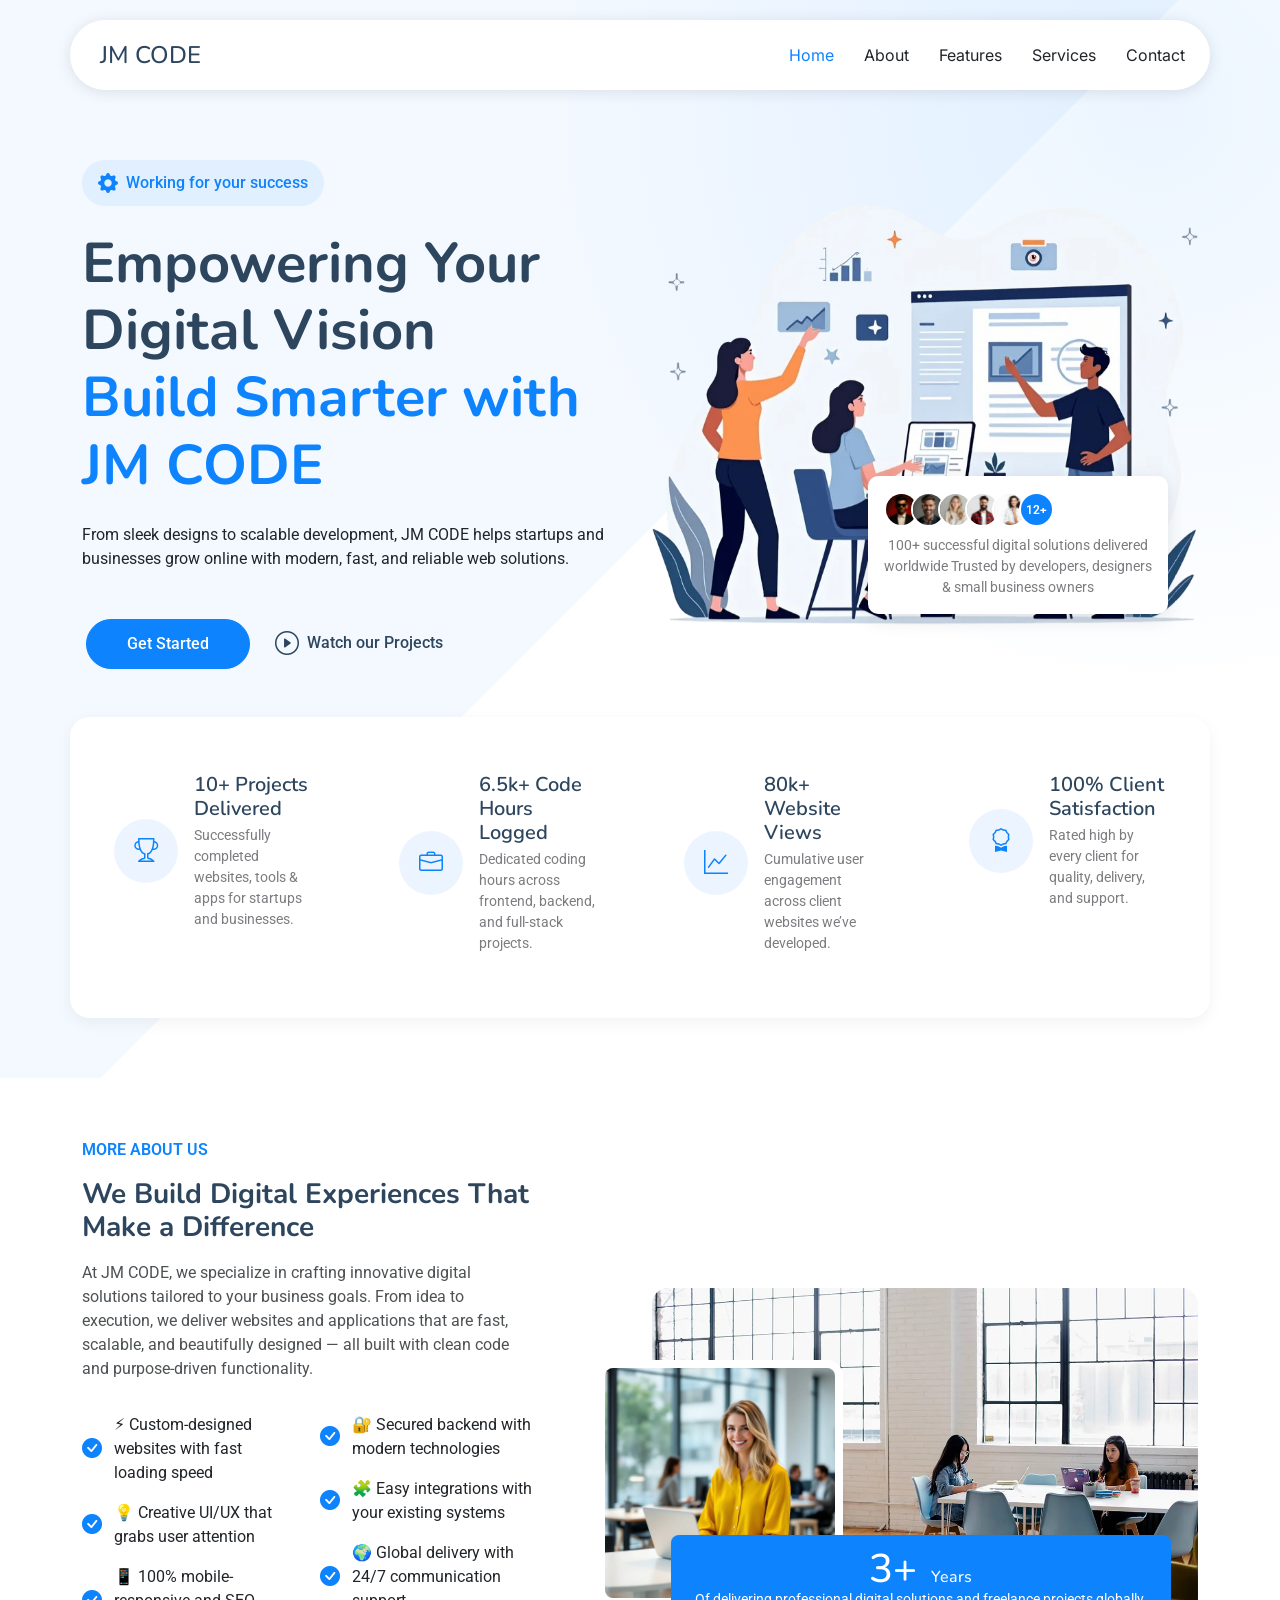
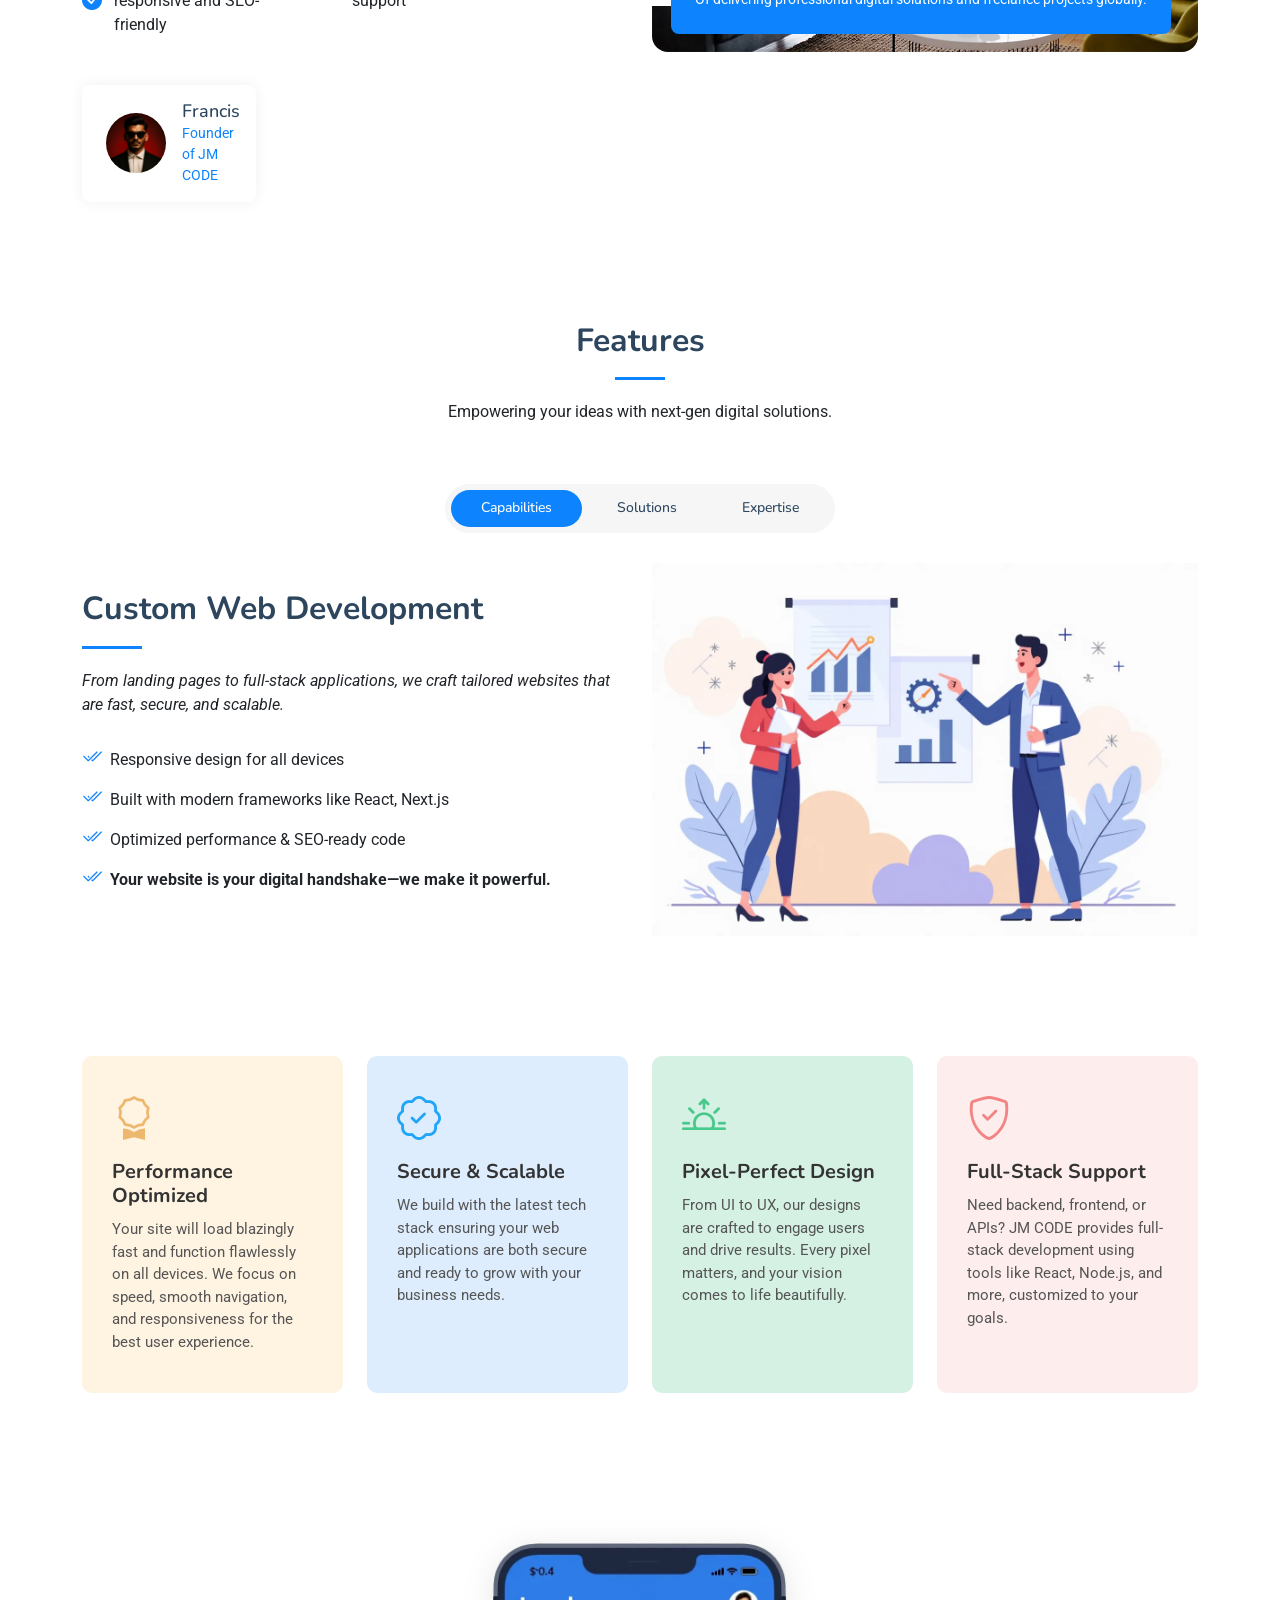
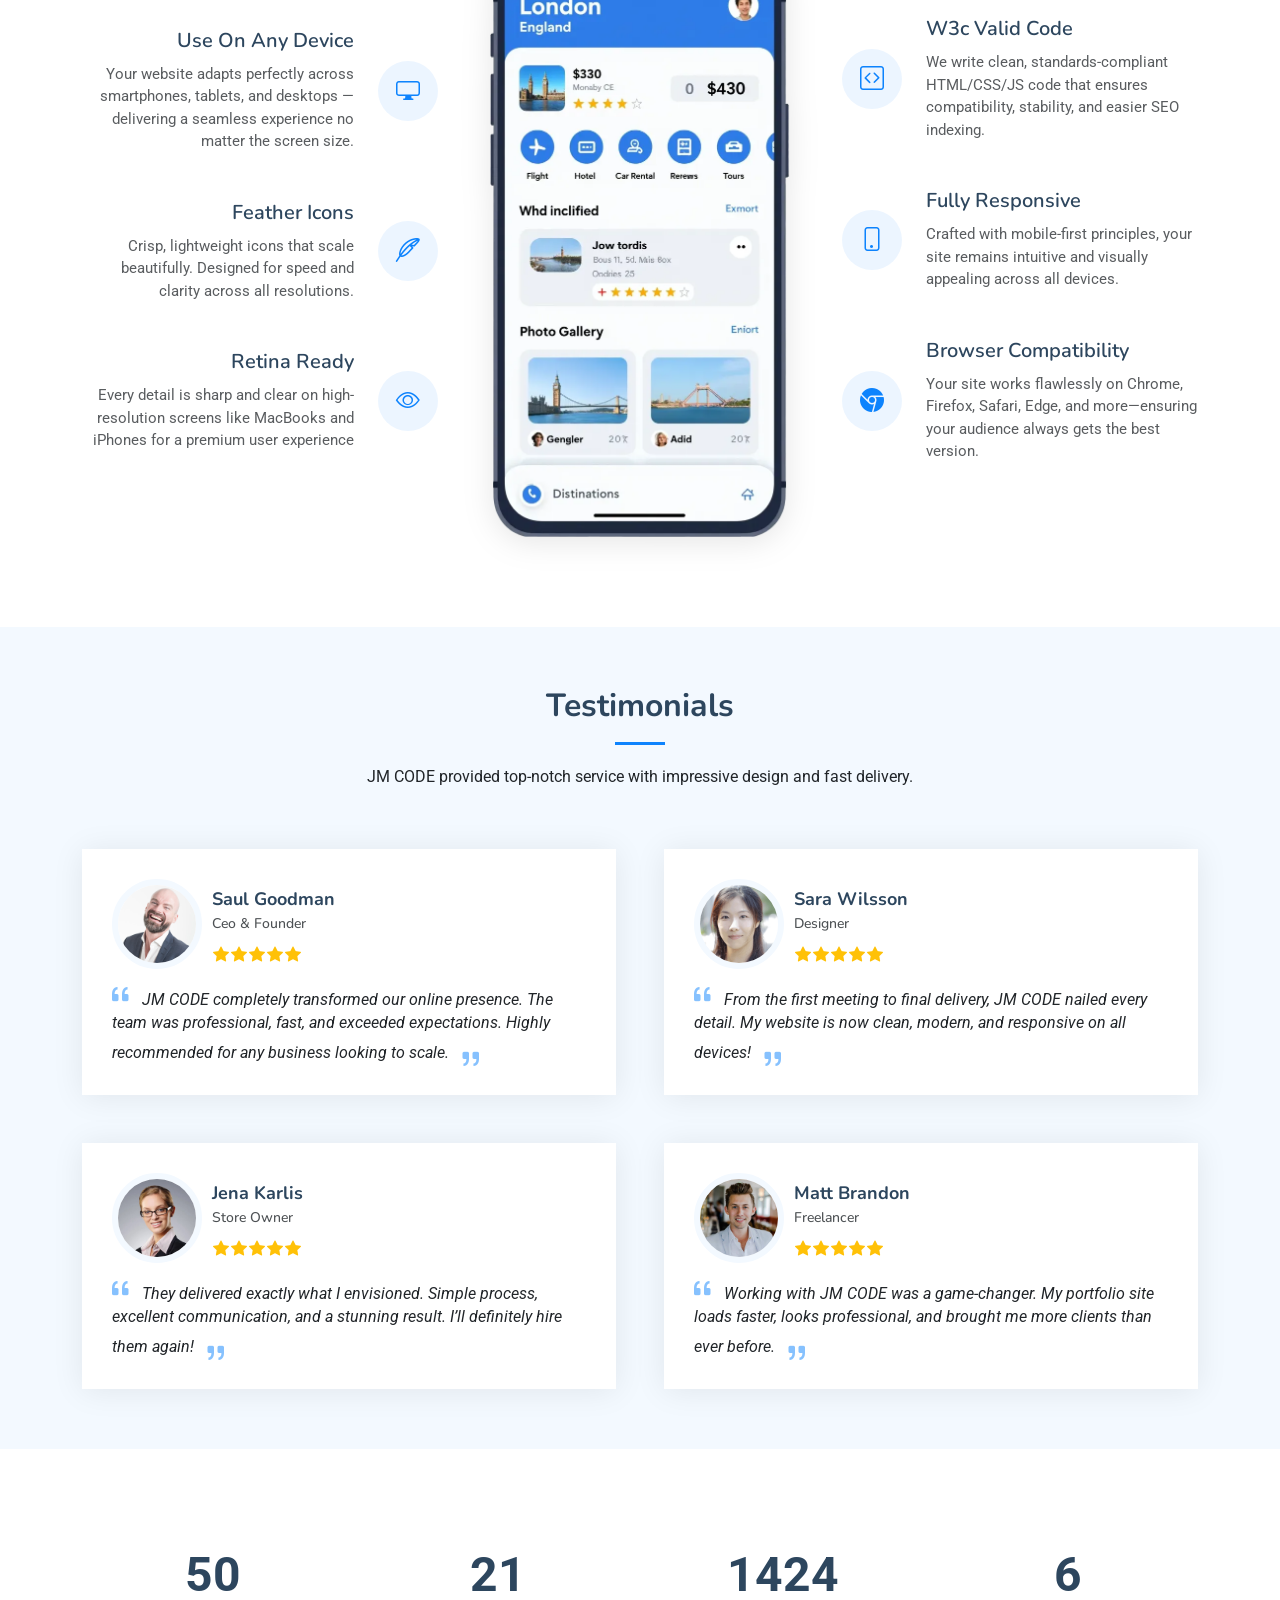
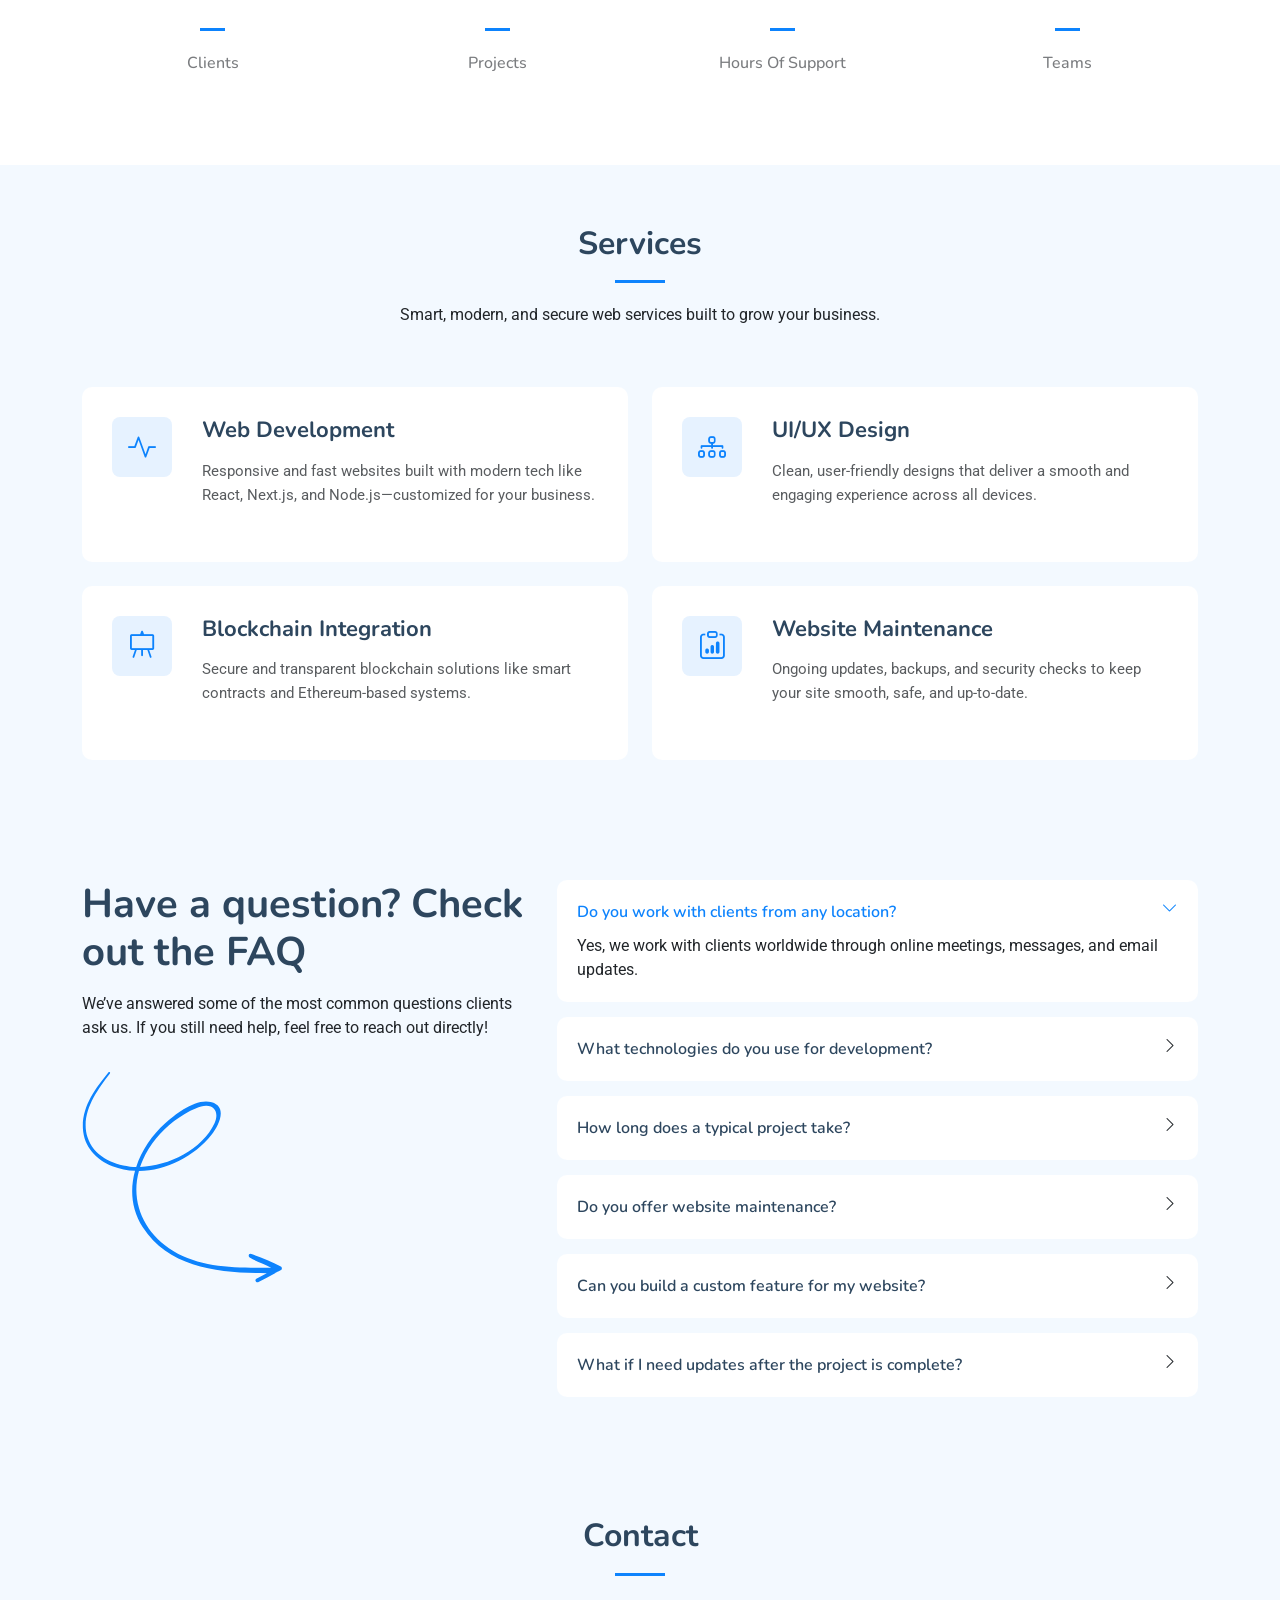
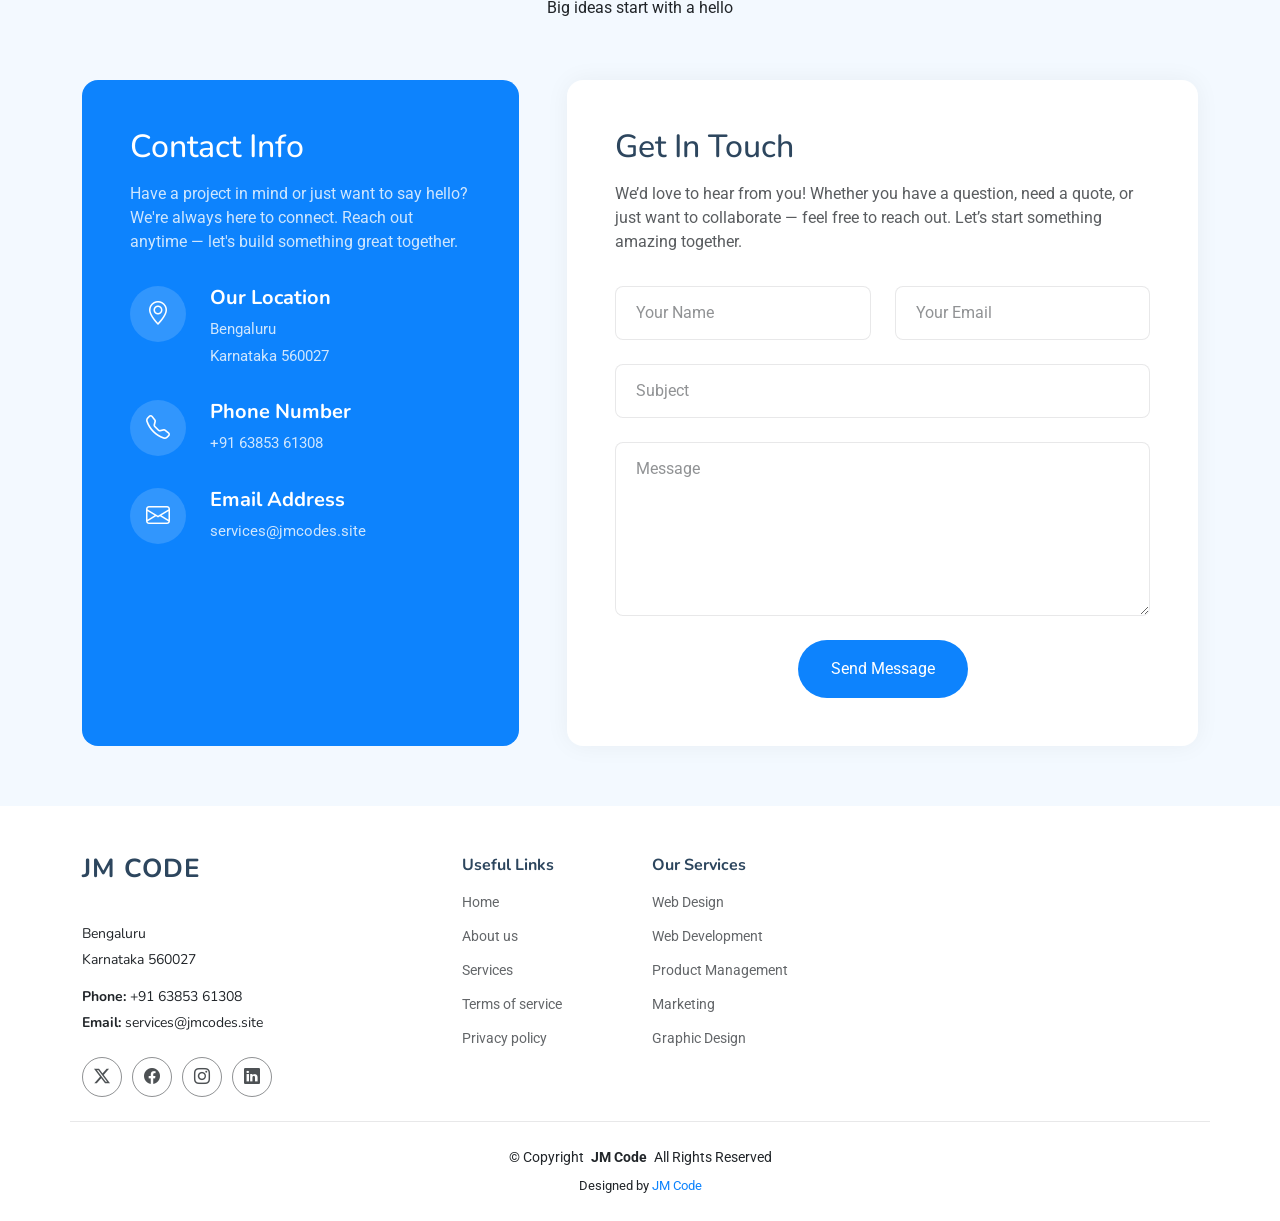
==== commit 55afc45c: "Update index.html" ====
--- a/index.html
+++ b/index.html
@@ -831,8 +831,8 @@
                                 </div>
                                 <div class="content">
                                     <h4>Our Location</h4>
-                                    <p>Onsite</p>
-                                    <p>Bengaluru, KA 560027</p>
+                                    <p>Bengaluru</p>
+                                    <p>Karnataka 560027</p>
                                 </div>
                             </div>
 
@@ -918,8 +918,8 @@
                         <span class="sitename">JM CODE</span>
                     </a>
                     <div class="footer-contact pt-3">
-                        <p></p>
-                        <p>Bengaluru, KA 560027</p>
+                        <p>Bengaluru</p>
+                        <p>Karnataka 560027</p>
                         <p class="mt-3"><strong>Phone:</strong> <span>+91 63853 61308</span></p>
                         <p><strong>Email:</strong> <span>services@jmcodes.site</span></p>
                     </div>
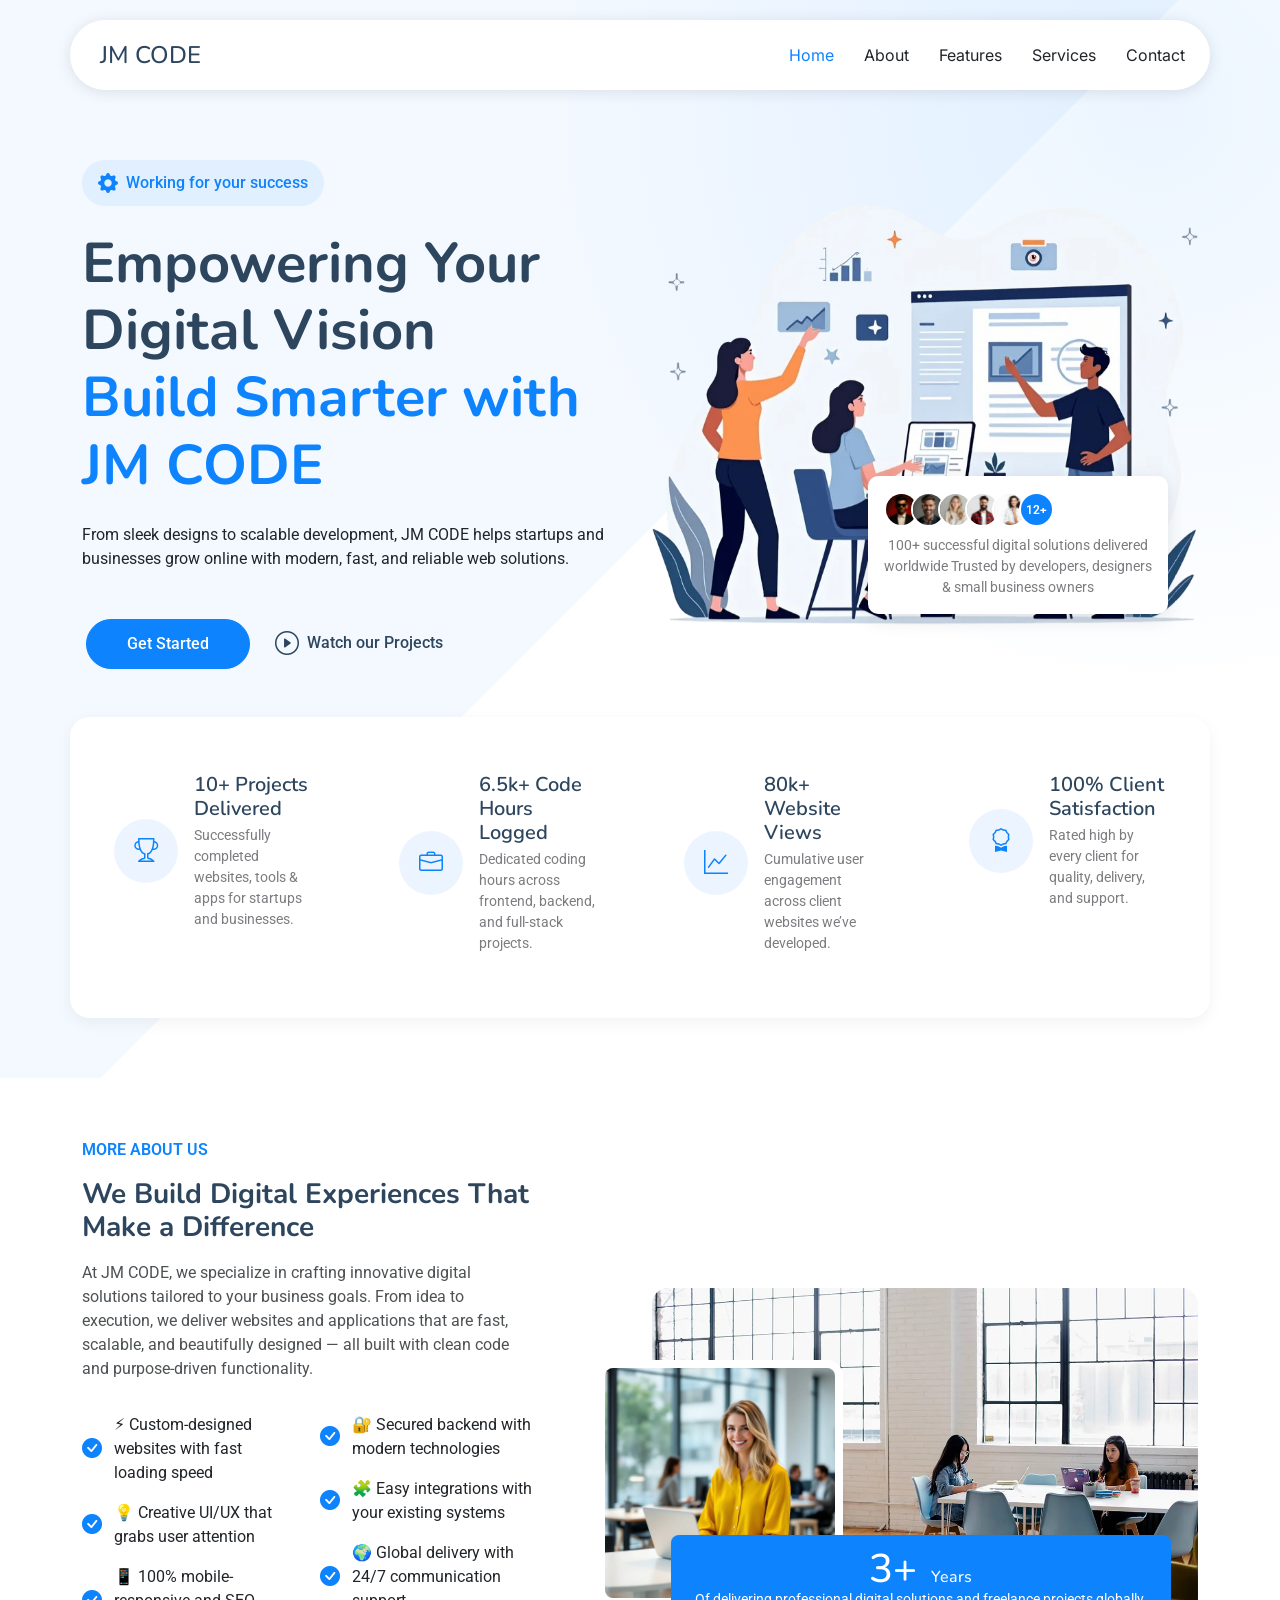
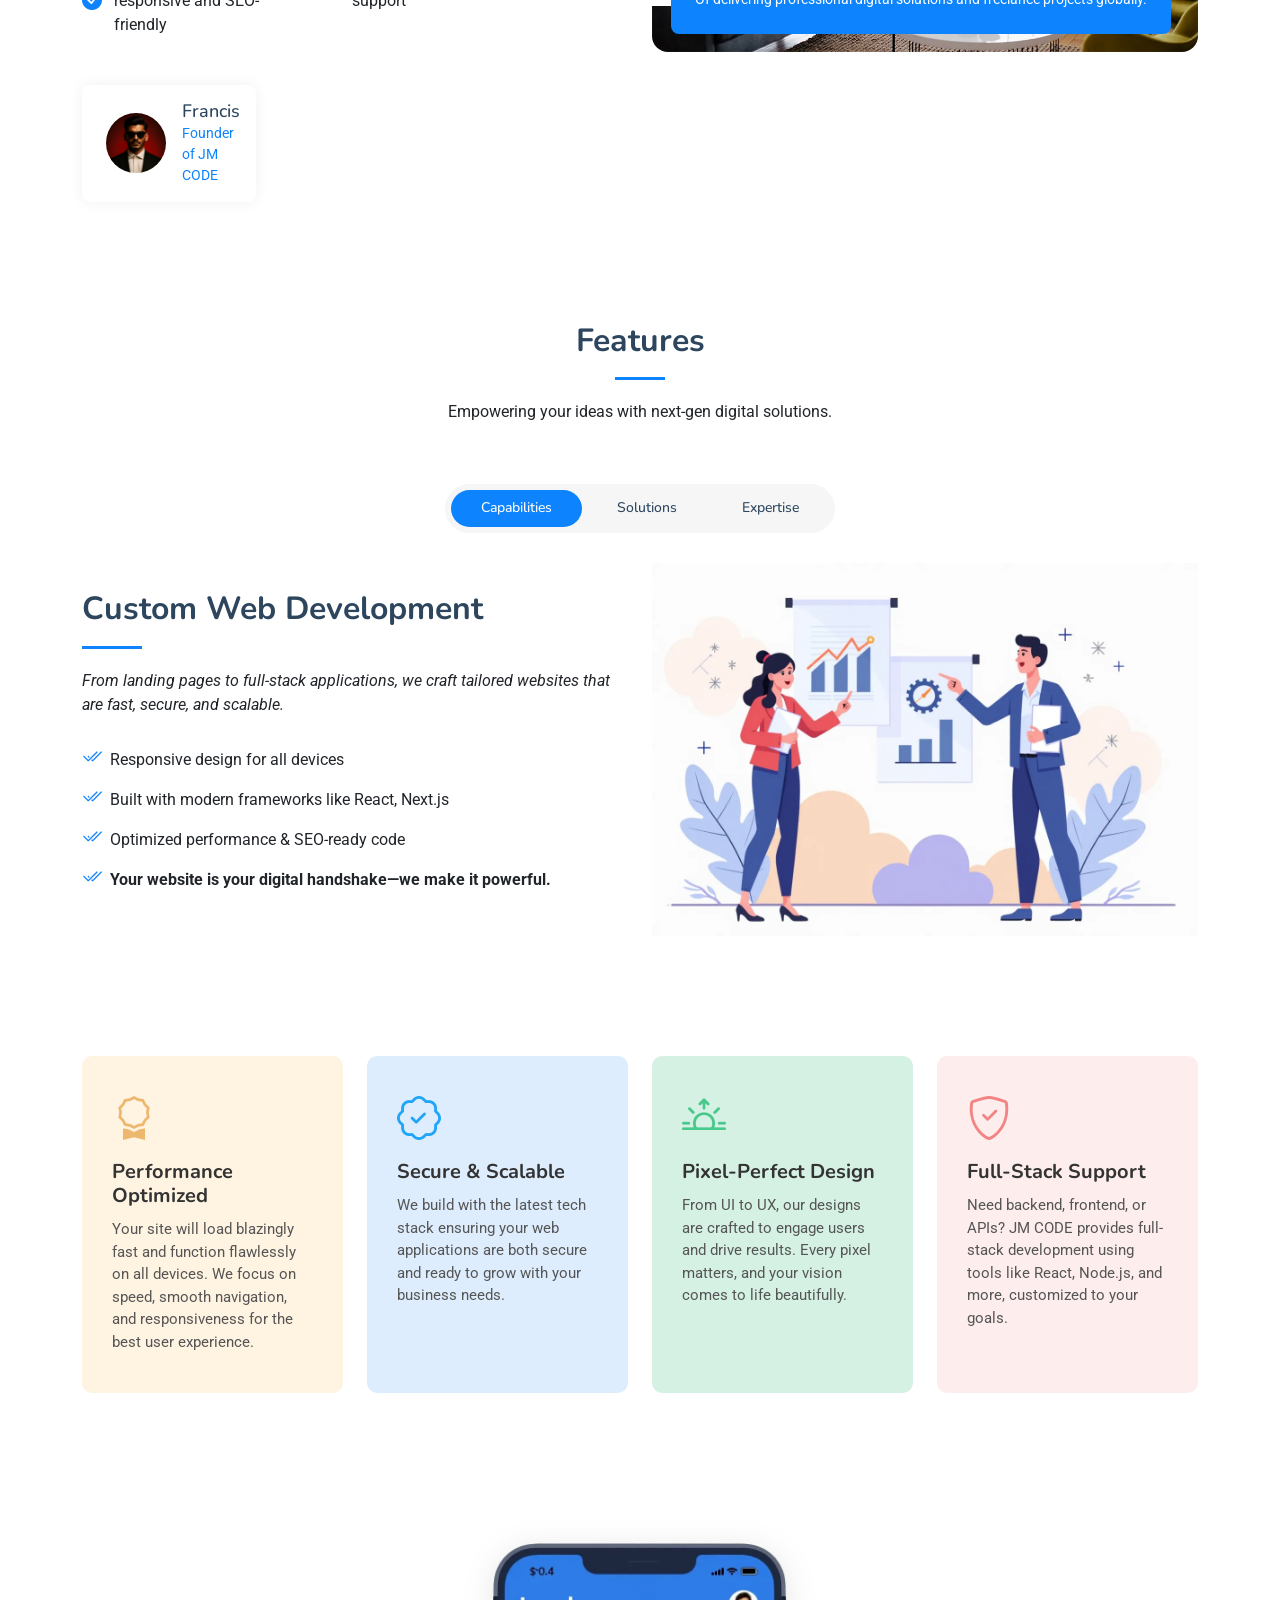
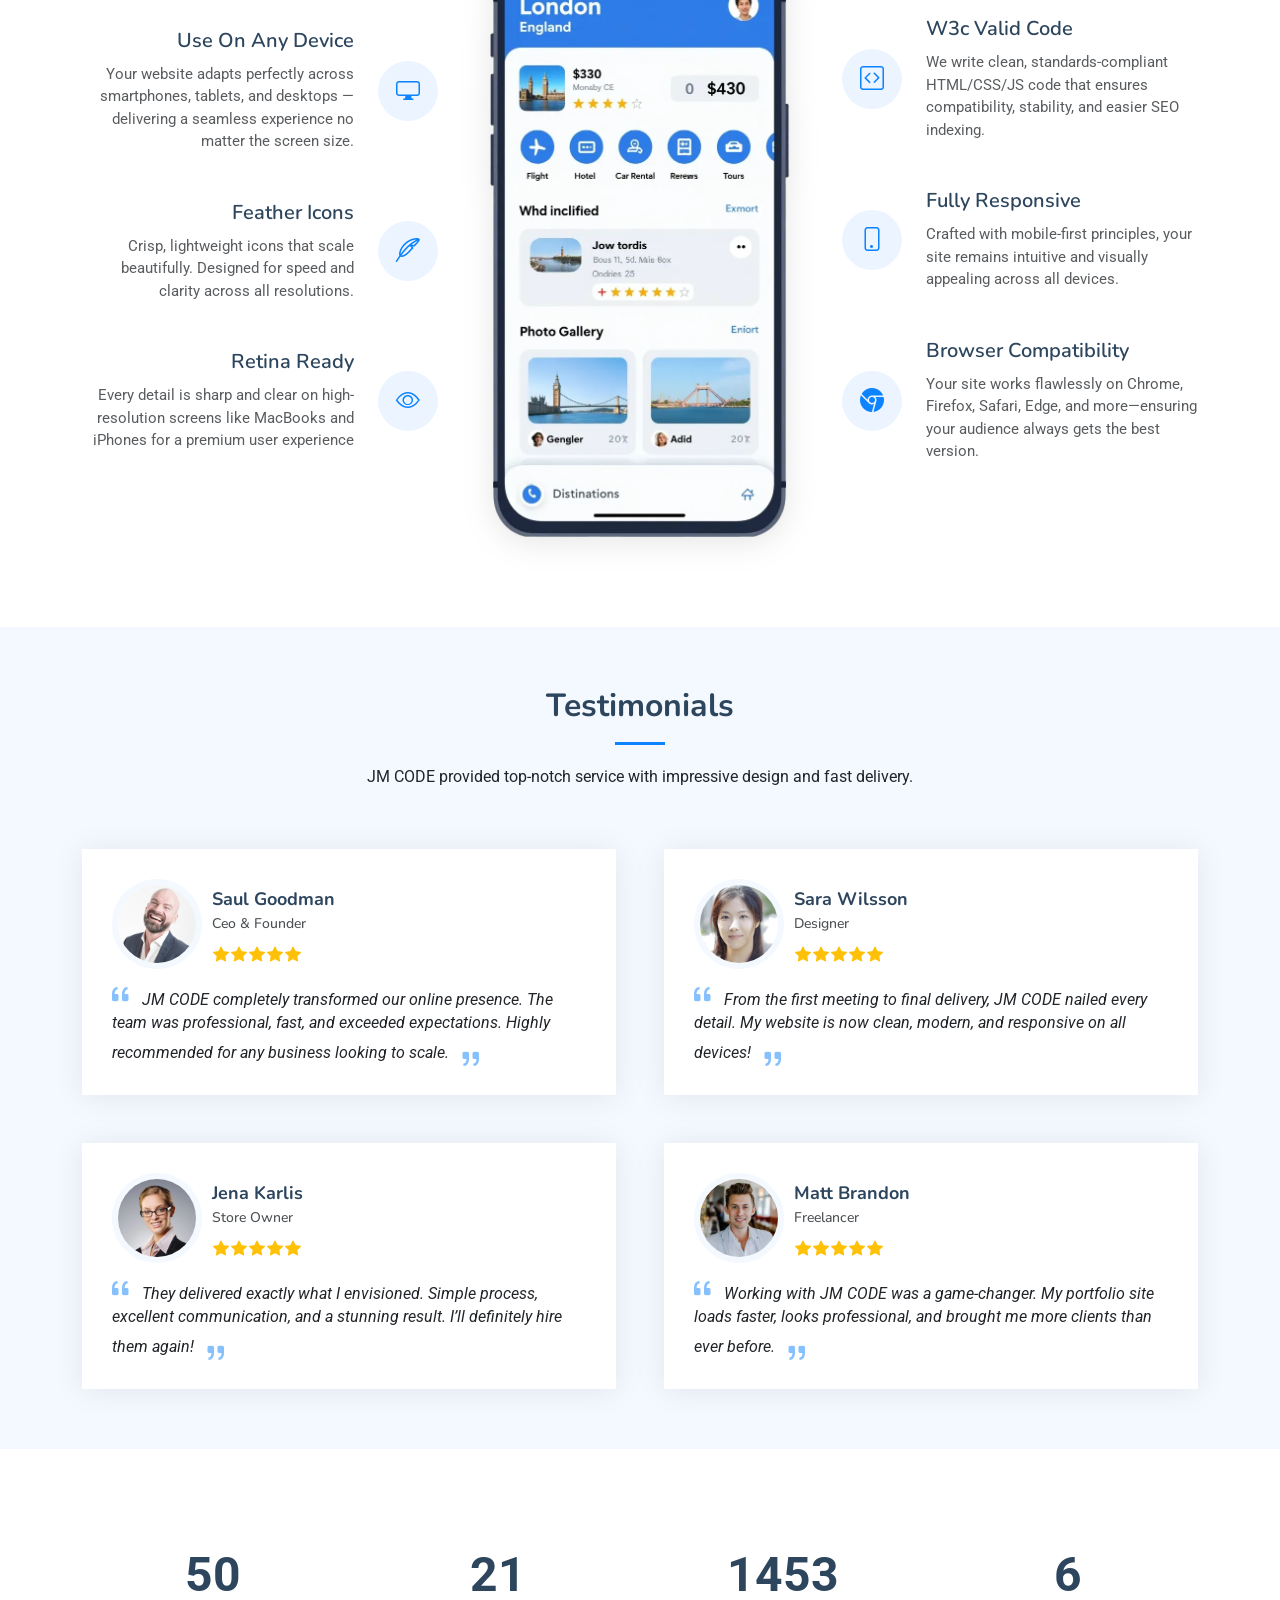
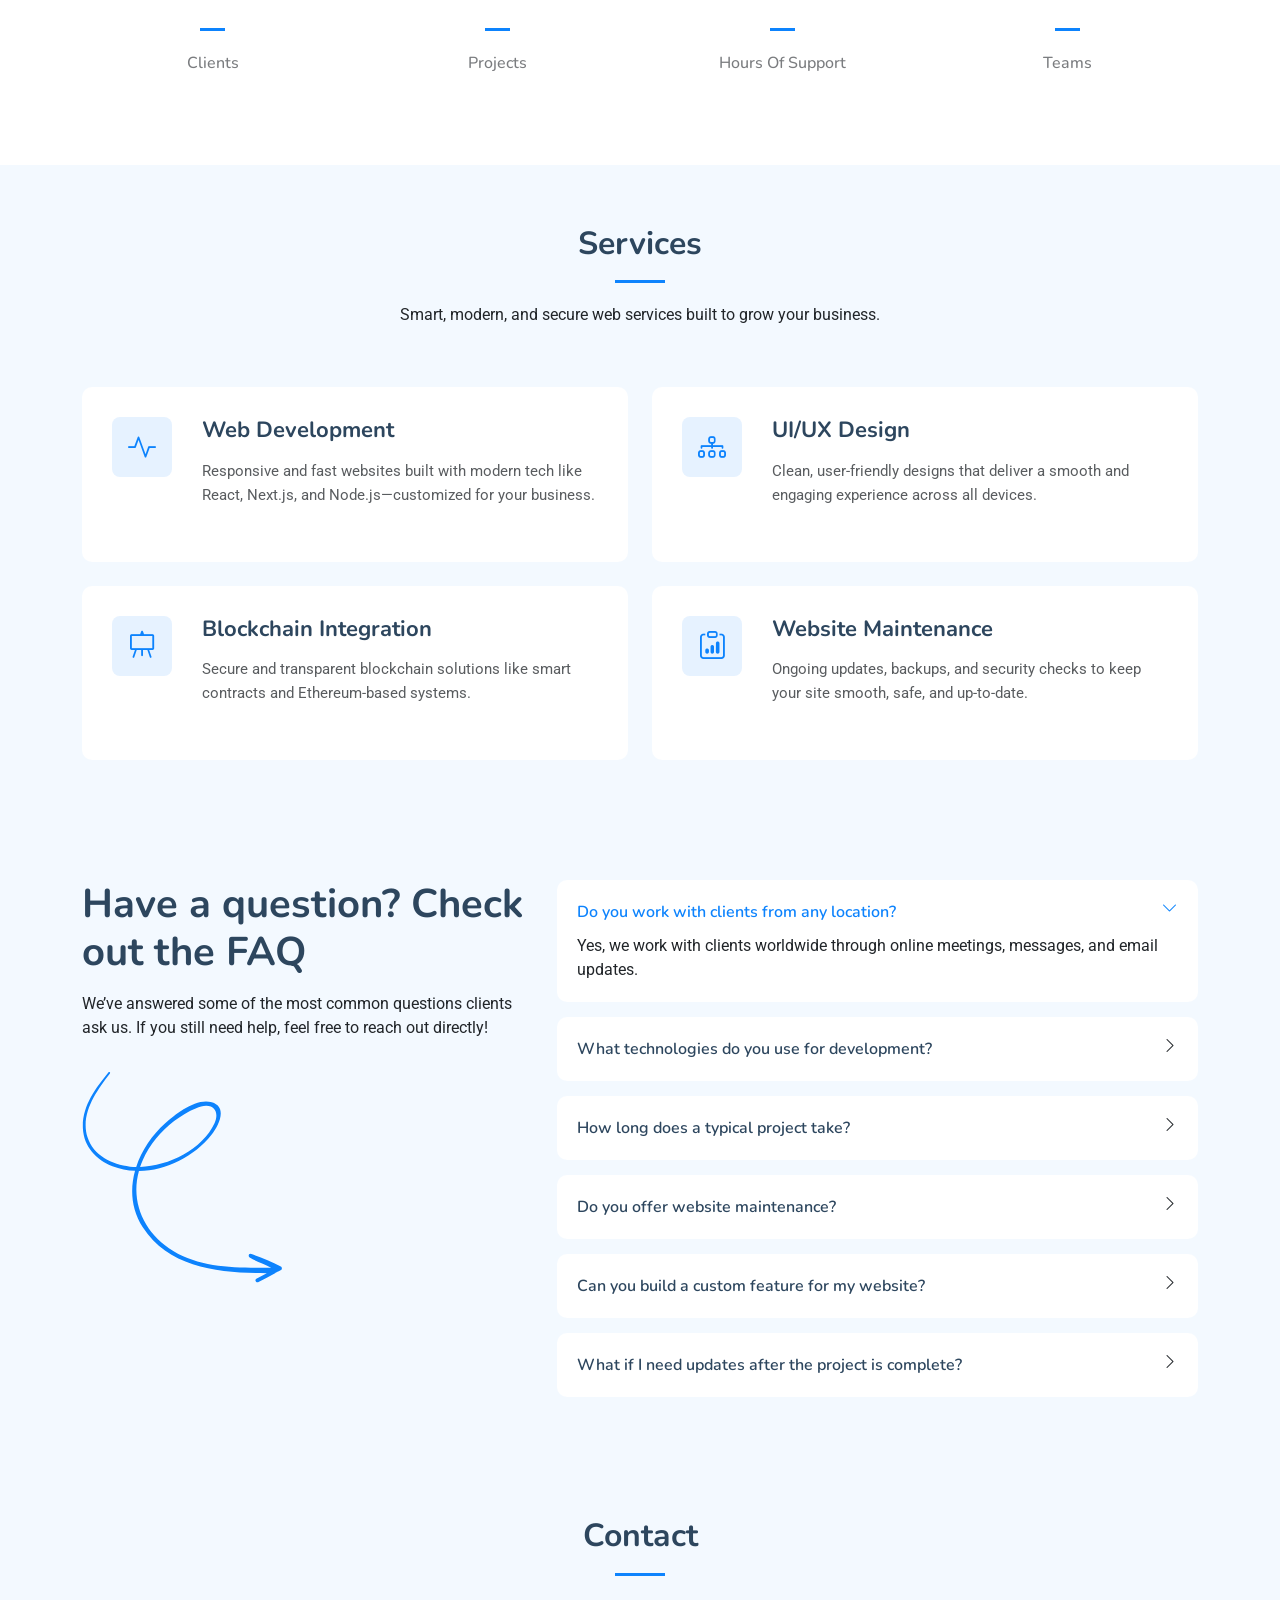
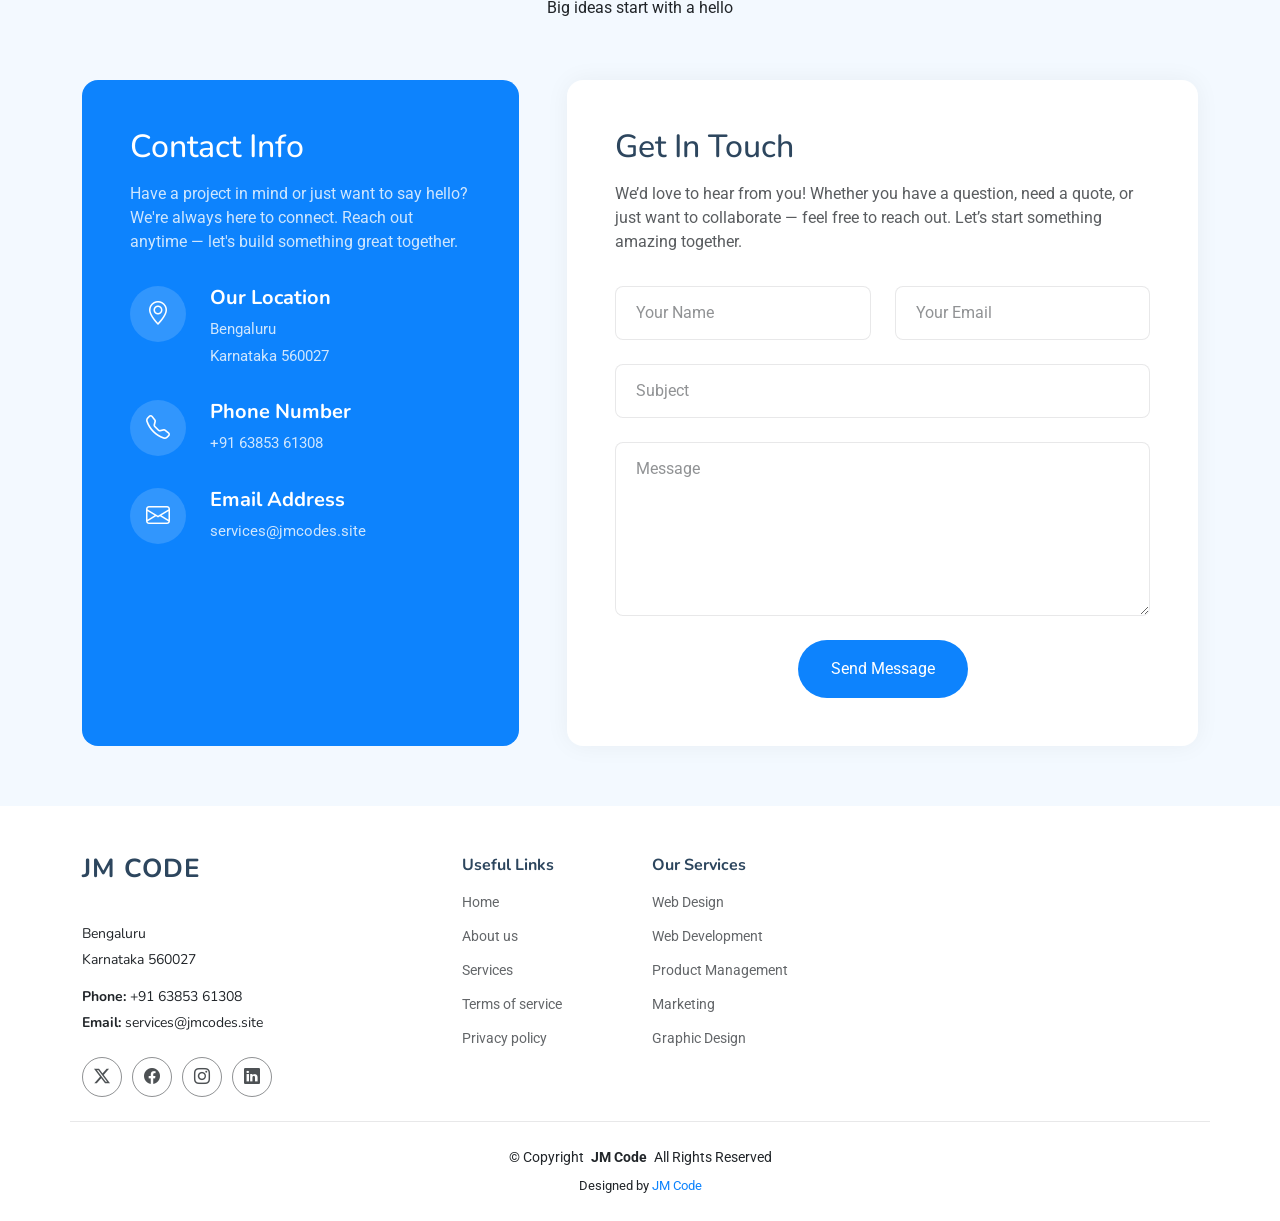
==== commit e3d77aa1: "Update index.html" ====
--- a/index.html
+++ b/index.html
@@ -924,10 +924,10 @@
                         <p><strong>Email:</strong> <span>services@jmcodes.site</span></p>
                     </div>
                     <div class="social-links d-flex mt-4">
-                        <a href="https://x.com/JMCodes_site"><i class="bi bi-twitter-x"></i></a>
-                        <a href="https://www.facebook.com/share/1Arkn6Fbed/"><i class="bi bi-facebook"></i></a>
-                        <a href="https://www.instagram.com/jmcode.site"><i class="bi bi-instagram"></i></a>
-                        <a href="https://www.linkedin.com/company/jm-codes/"><i class="bi bi-linkedin"></i></a>
+                        <a href="https://x.com/JMCodes_site" target="_blank" rel="noopener noreferrer"><i class="bi bi-twitter-x"></i></a>
+                        <a href="https://www.facebook.com/share/1Arkn6Fbed/" target="_blank" rel="noopener noreferrer"><i class="bi bi-facebook"></i></a>
+                        <a href="https://www.instagram.com/jmcode.site" target="_blank" rel="noopener noreferrer"><i class="bi bi-instagram"></i></a>
+                        <a href="https://www.linkedin.com/company/jm-codes/" target="_blank" rel="noopener noreferrer"><i class="bi bi-linkedin"></i></a>
                     </div>
                 </div>
 
@@ -937,8 +937,8 @@
                         <li><a href="" target="_blank">Home</a></li>
                         <li><a href="">About us</a></li>
                         <li><a href="">Services</a></li>
-                        <li><a href="assets/JM_CODE_Terms_and_Conditions.pdf" target="_blank">Terms of service</a></li>
-                        <li><a href="assets/JM_CODE_Privacy_Policy.pdf" target="_blank">Privacy policy</a></li>
+                        <li><a href="assets/JM_CODE_Terms_and_Conditions.pdf" target="_blank" rel="noopener noreferrer">Terms of service</a></li>
+                        <li><a href="assets/JM_CODE_Privacy_Policy.pdf" target="_blank" rel="noopener noreferrer">Privacy policy</a></li>
                     </ul>
                 </div>
 
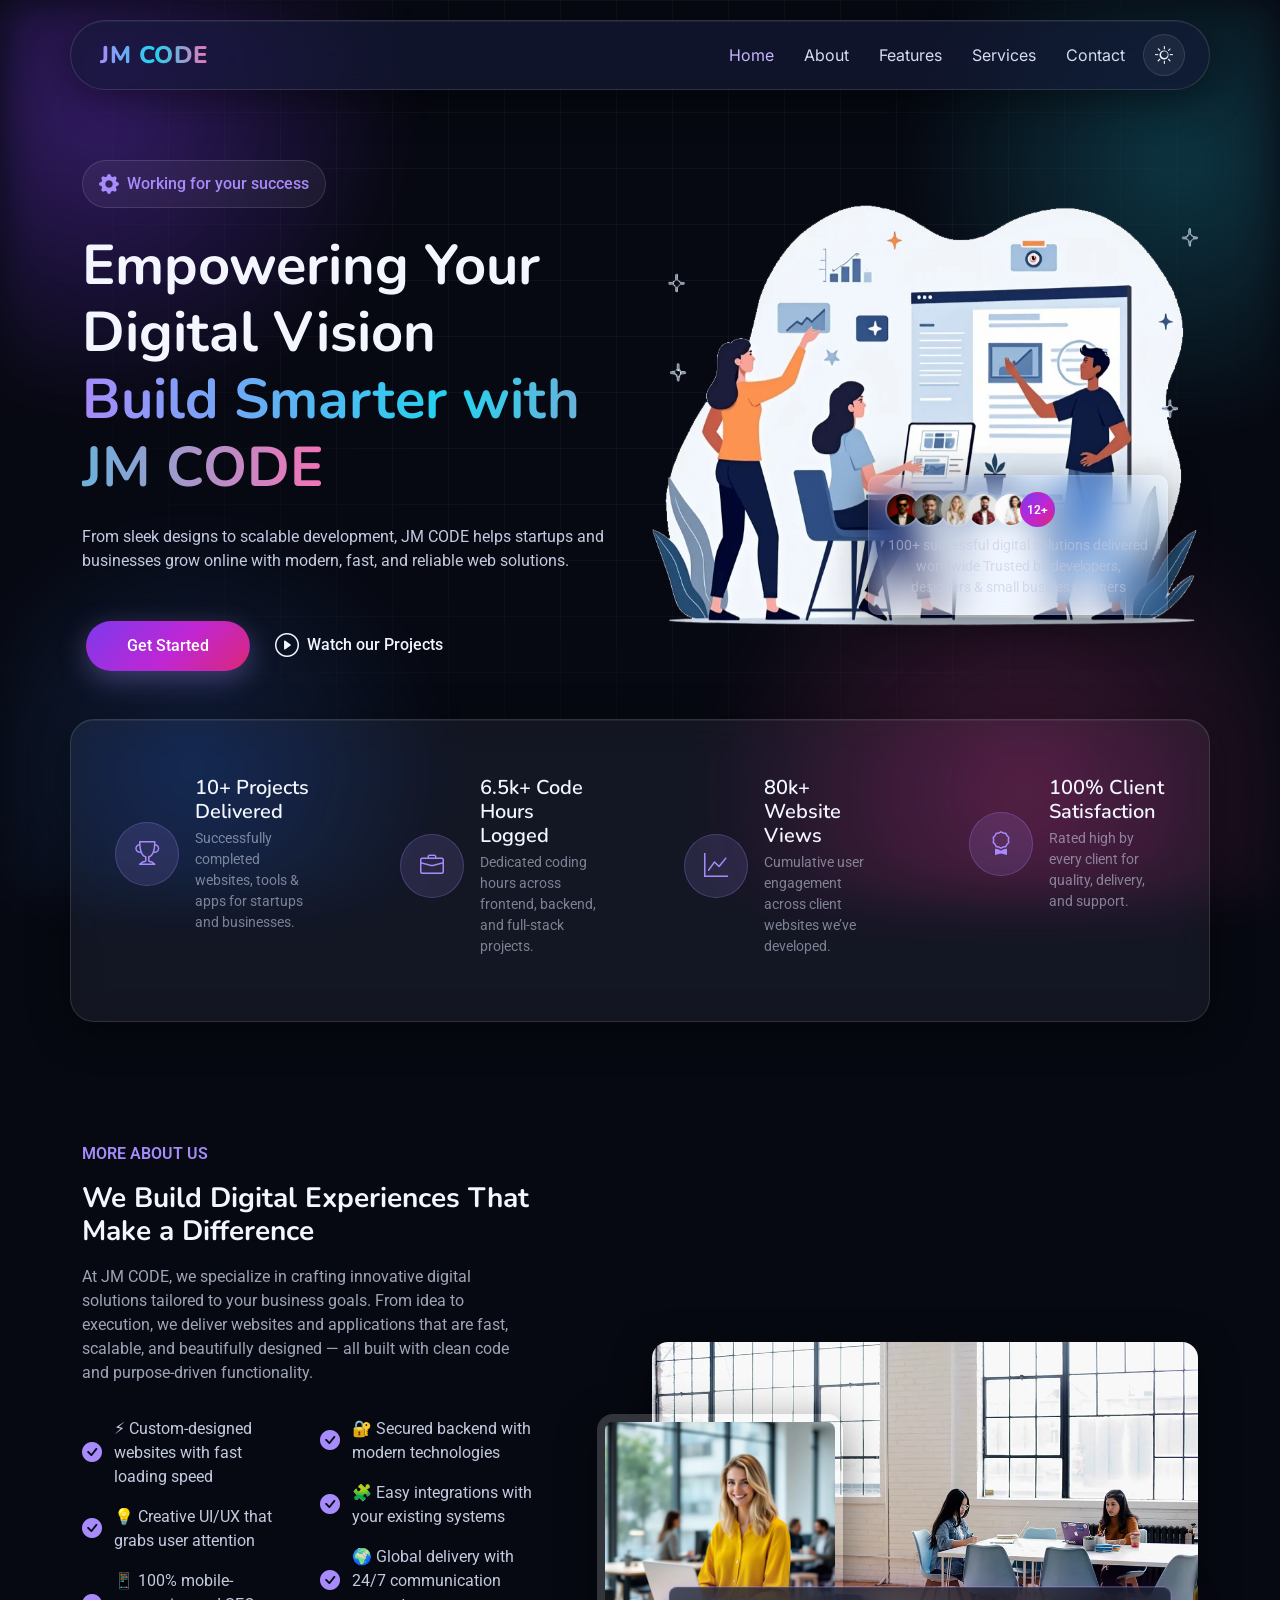
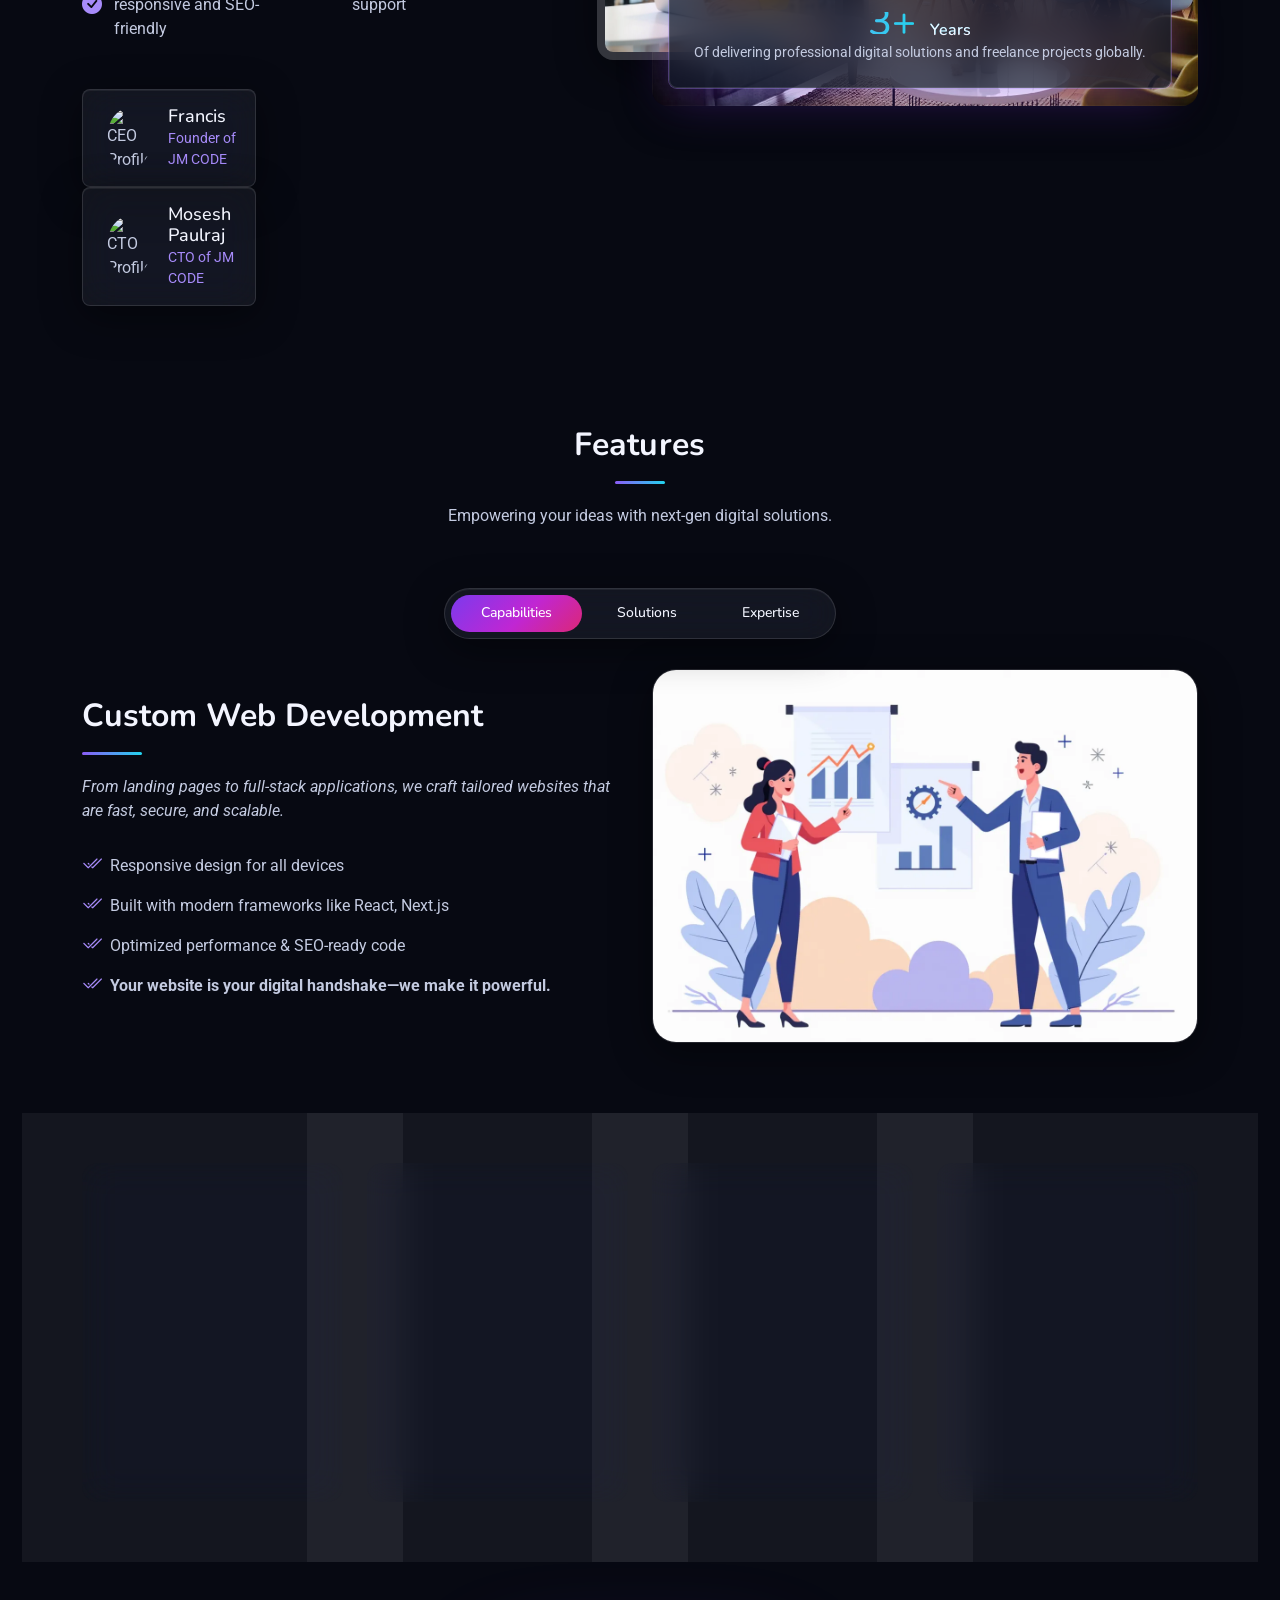
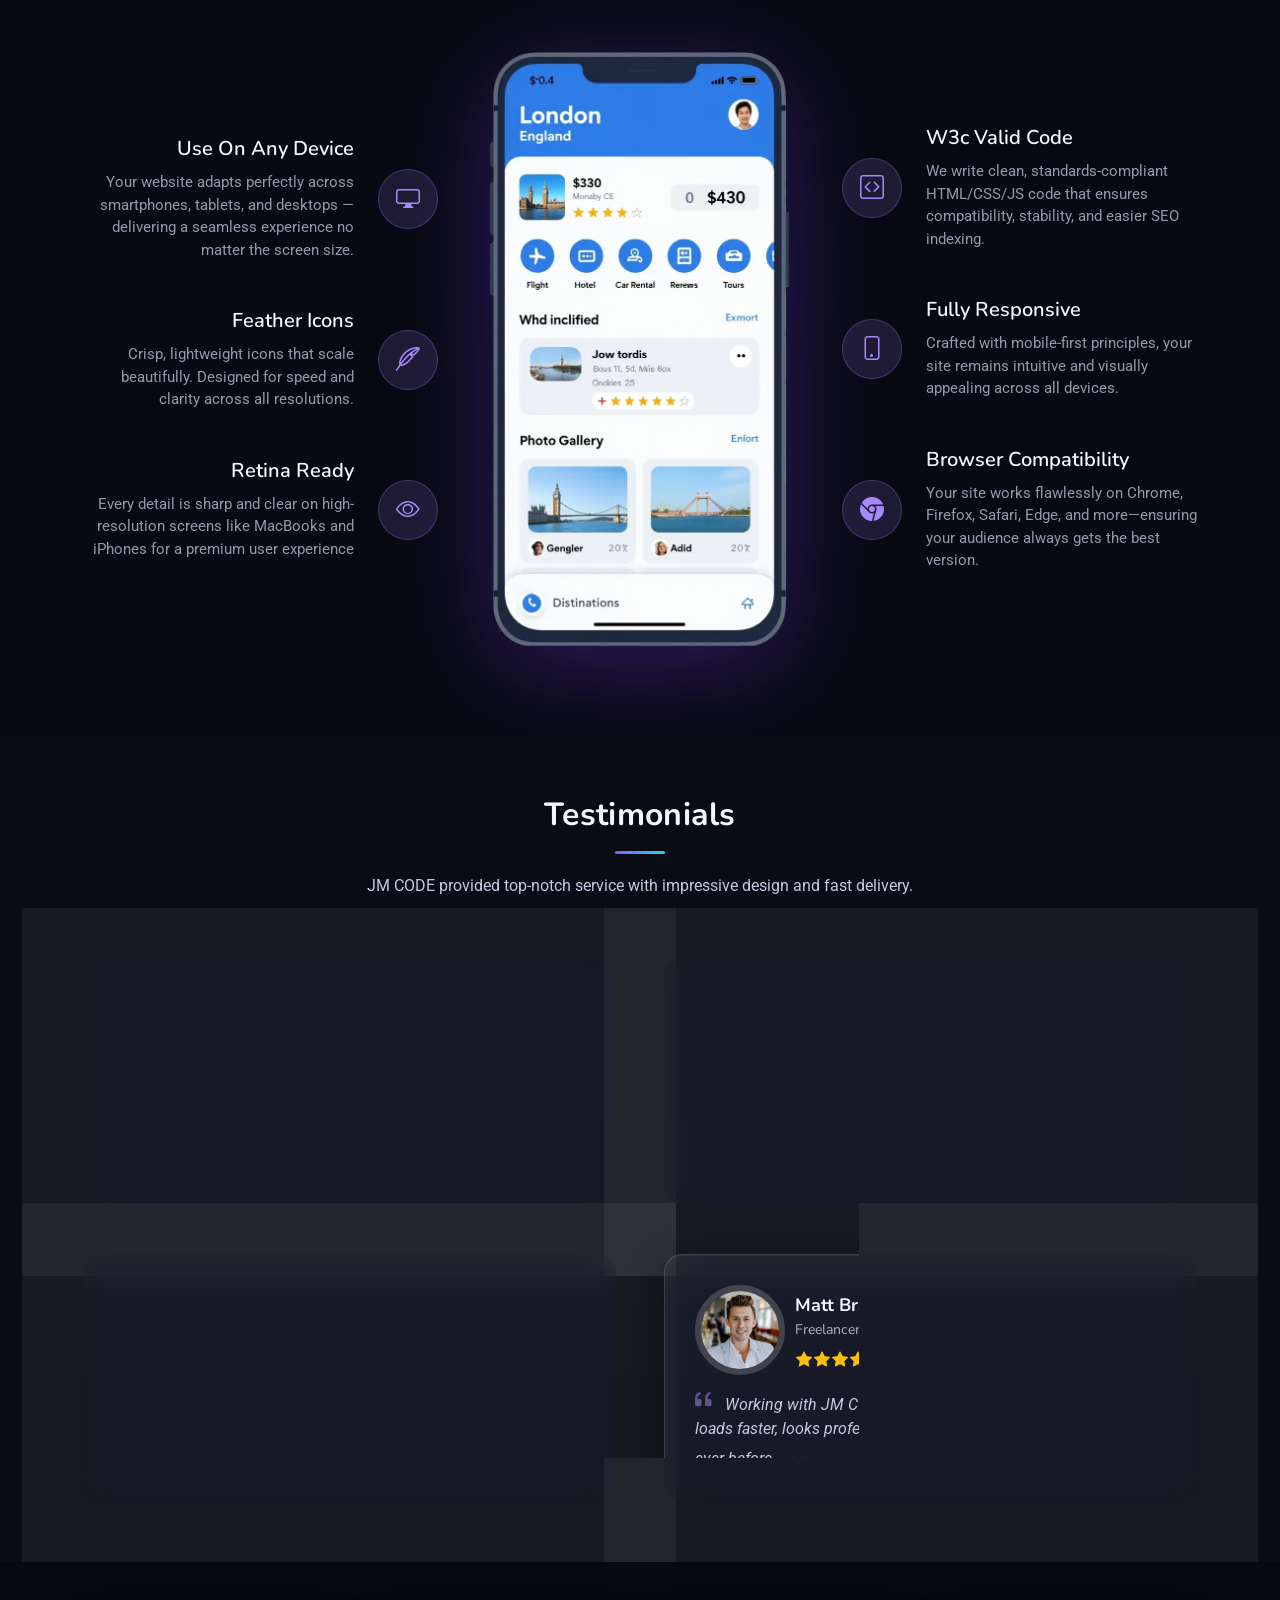
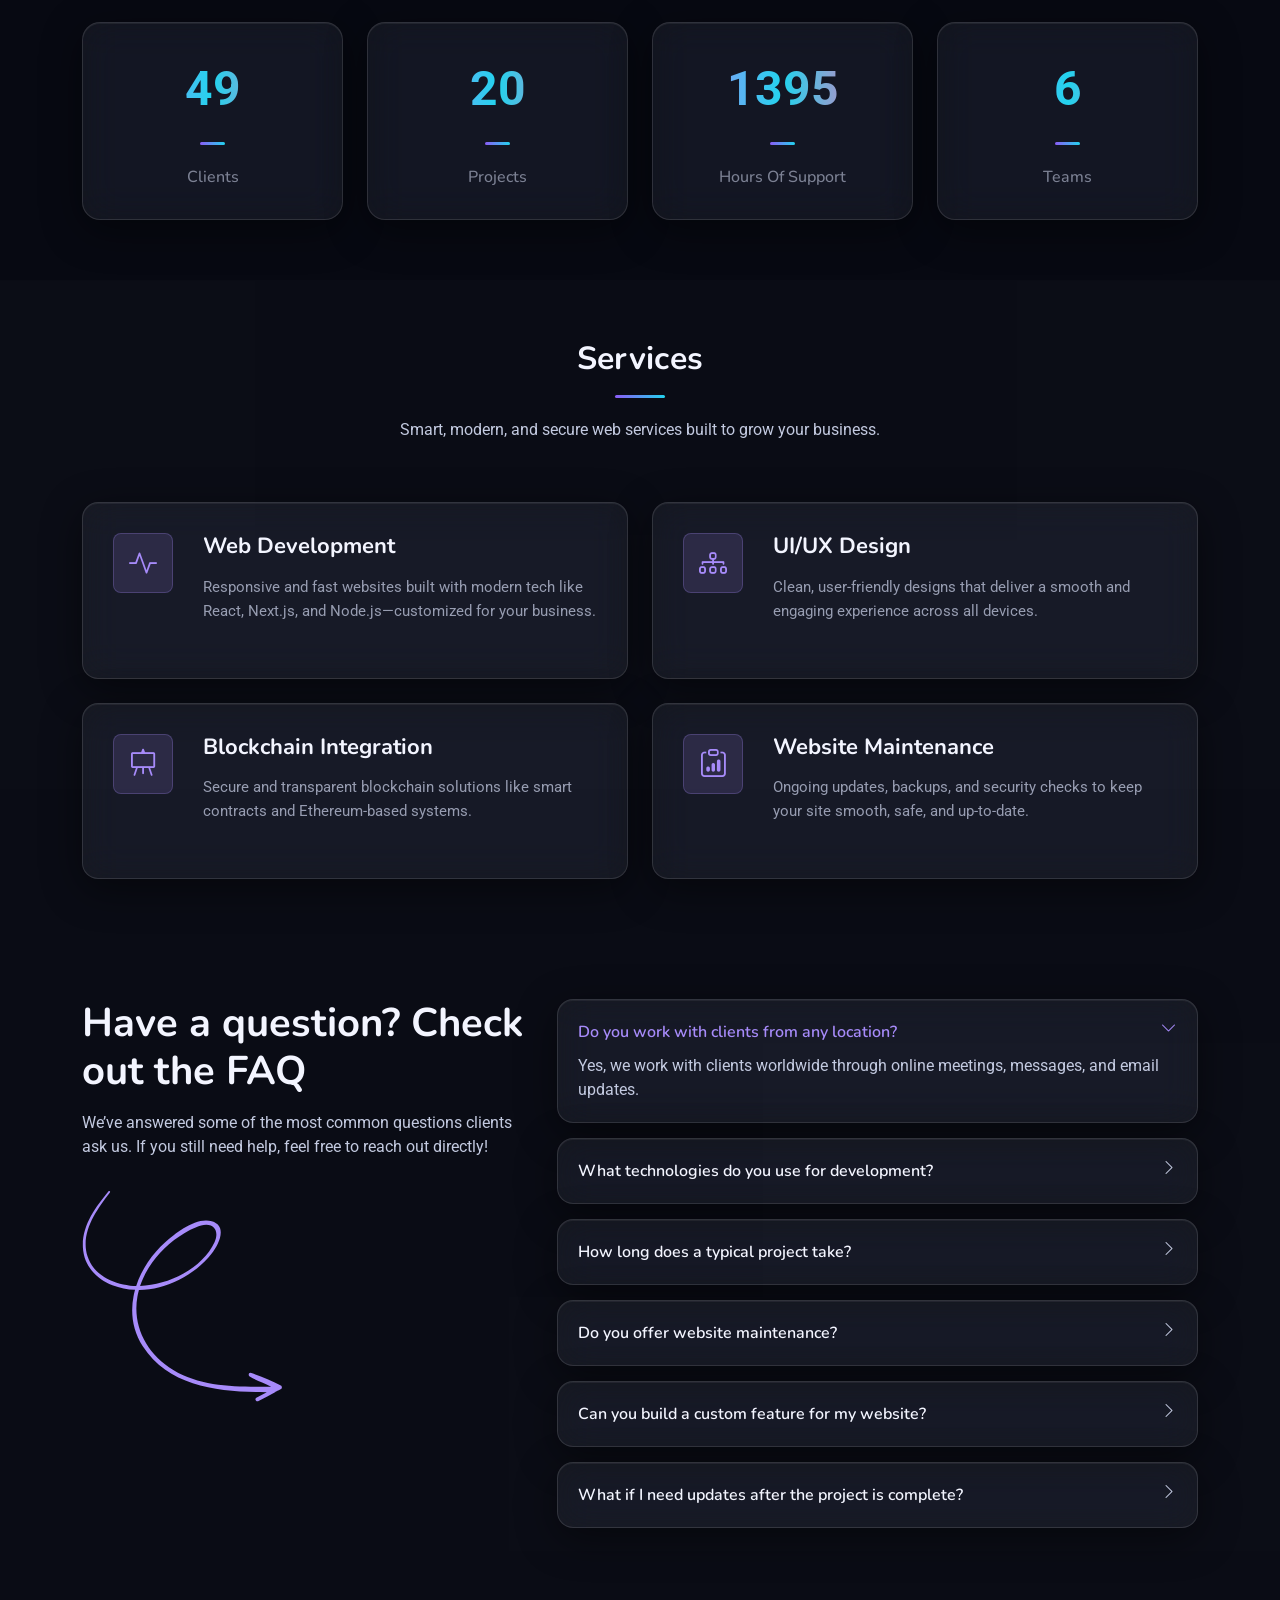
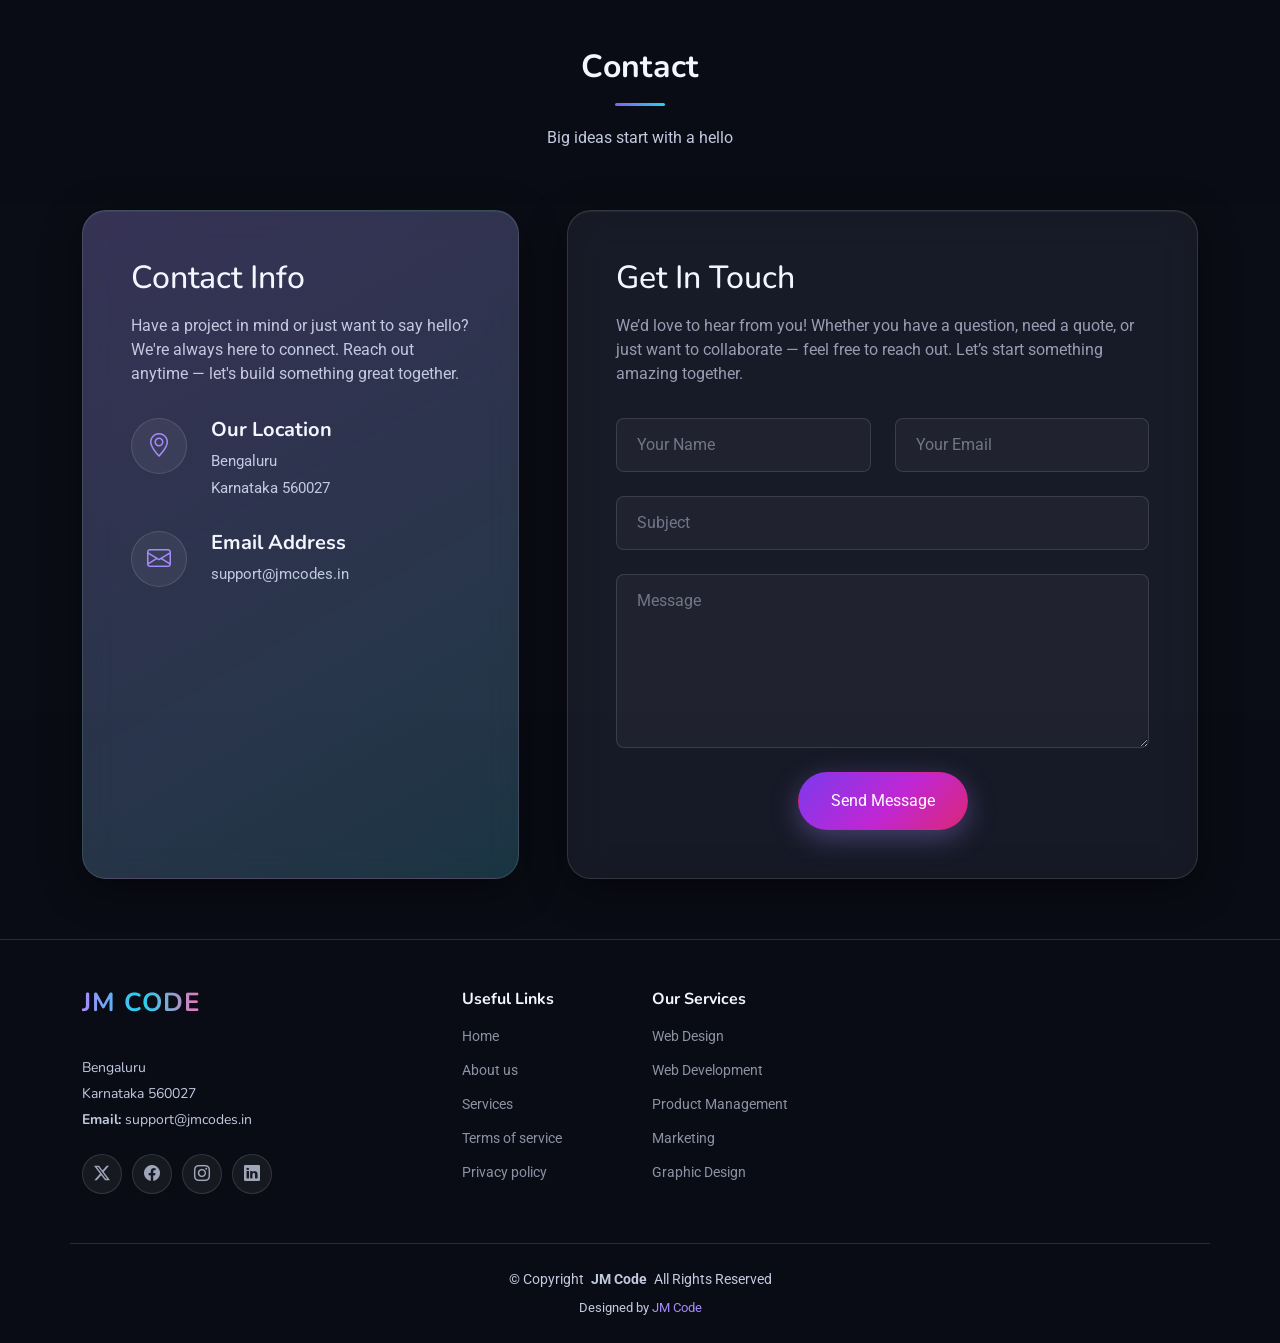
==== commit 69788340: "Merge pull request #3 from Moseshpaulraj/feat/glass-theme Add glass UI with dark (neon) and light (p" ====
--- a/index.html
+++ b/index.html
@@ -15,7 +15,17 @@
     <meta name="google-site-verification" content="your-google-site-verification-code">
     <meta name="msvalidate.01" content="your-msvalidate-code">
     <meta name="yandex-verification" content="your-yandex-verification-code">
-    <meta name="theme-color" content="#ffffff">
+    <meta name="theme-color" content="#070912">
+    <meta name="color-scheme" content="dark light">
+    <!-- Apply saved / system theme before first paint to avoid a flash -->
+    <script>
+        (function() {
+            var t;
+            try { t = localStorage.getItem('jm-theme'); } catch (e) {}
+            if (t !== 'light' && t !== 'dark') t = 'dark';
+            document.documentElement.setAttribute('data-theme', t);
+        })();
+    </script>
     <meta name="application-name" content="JM CODE">
     <meta name="apple-mobile-web-app-capable" content="yes">
     <meta name="apple-mobile-web-app-status-bar-style" content="black-translucent">
@@ -26,7 +36,6 @@
     <meta name="msapplication-config" content="favicon/browserconfig.xml">
     <meta name="format-detection" content="telephone=no">
     <meta name="msapplication-TileColor" content="#ffffff">
-    <meta name=" theme-color " content="#ffffff ">
     <meta name="author " content="JM CODE ">
     <!-- Favicons -->
     <link rel="apple-touch-icon " sizes="180x180 " href="favicon/apple-touch-icon.png ">
@@ -50,6 +59,8 @@
 
     <!-- Main CSS File -->
     <link href="assets/css/main.css" rel="stylesheet">
+    <!-- Theme layer: glass surfaces + dark/light palettes -->
+    <link href="assets/css/theme.css" rel="stylesheet">
 
 </head>
 
@@ -75,6 +86,11 @@
                 <i class="mobile-nav-toggle d-xl-none bi bi-list"></i>
             </nav>
 
+            <button type="button" class="theme-toggle" aria-label="Switch to light theme" title="Switch theme">
+                <i class="bi bi-sun" aria-hidden="true"></i>
+                <i class="bi bi-moon-stars" aria-hidden="true"></i>
+            </button>
+
         </div>
     </header>
 
@@ -218,10 +234,25 @@
                                 <div class="col-lg-5">
                                     <div class="contact-info d-flex align-items-center gap-2">
                                         <div class="profile d-flex align-items-center gap-3">
-                                            <img src="assets/img/francis.png" alt="CEO Profile" class="profile-image">
+                                            <img src="assets/img/Francis.jpeg" alt="CEO Profile" class="profile-image">
                                             <div>
                                                 <h4 class="profile-name">Francis</h4>
                                                 <p class="profile-position">Founder of JM CODE</p>
+                                            </div>
+                                        </div>
+                                    </div>
+                                </div>
+                            </div>
+                        </div>
+                        <div class="info-wrapper">
+                            <div class="row gy-4">
+                                <div class="col-lg-5">
+                                    <div class="contact-info d-flex align-items-center gap-2">
+                                        <div class="profile d-flex align-items-center gap-3">
+                                            <img src="assets/img/mosesh.jpeg" alt="CTO Profile" class="profile-image">
+                                            <div>
+                                                <h4 class="profile-name">Mosesh Paulraj </h4>
+                                                <p class="profile-position">CTO of JM CODE</p>
                                             </div>
                                         </div>
                                     </div>
@@ -836,16 +867,7 @@
                                 </div>
                             </div>
 
-                            <div class="info-item" data-aos="fade-up" data-aos-delay="400">
-                                <div class="icon-box">
-                                    <i class="bi bi-telephone"></i>
-                                </div>
-                                <div class="content">
-                                    <h4>Phone Number</h4>
-                                    <p>+91 63853 61308</p>
-
-                                </div>
-                            </div>
+                          
 
                             <div class="info-item" data-aos="fade-up" data-aos-delay="500">
                                 <div class="icon-box">
@@ -854,7 +876,7 @@
                                 <div class="content">
                                     <h4>Email Address</h4>
 
-                                    <p>services@jmcodes.site</p>
+                                    <p>support@jmcodes.in</p>
                                 </div>
                             </div>
                         </div>
@@ -865,9 +887,9 @@
                             <h3>Get In Touch</h3>
                             <p>We’d love to hear from you! Whether you have a question, need a quote, or just want to collaborate — feel free to reach out. Let’s start something amazing together.</p>
 
-                            <form action="https://formsubmit.co/services@jmcodes.site" method="post" class="php-email-form" data-aos="fade-up" data-aos-delay="200">
+                            <form action="https://formsubmit.co/support@jmcodes.in" method="post" class="php-email-form" data-aos="fade-up" data-aos-delay="200">
                                 <input type="hidden" name="_captcha" value="false">
-                                <input type="hidden" name="_next" value="https://jmcodes.site/thank-you.html">
+                                <input type="hidden" name="_next" value="https://jmcodes.in/thank-you.html">
                                 <div class="row gy-4">
 
                                     <div class="col-md-6">
@@ -920,8 +942,7 @@
                     <div class="footer-contact pt-3">
                         <p>Bengaluru</p>
                         <p>Karnataka 560027</p>
-                        <p class="mt-3"><strong>Phone:</strong> <span>+91 63853 61308</span></p>
-                        <p><strong>Email:</strong> <span>services@jmcodes.site</span></p>
+                        <p><strong>Email:</strong> <span>support@jmcodes.in</span></p>
                     </div>
                     <div class="social-links d-flex mt-4">
                         <a href="https://x.com/JMCodes_site" target="_blank" rel="noopener noreferrer"><i class="bi bi-twitter-x"></i></a>
--- a/assets/css/theme.css
+++ b/assets/css/theme.css
@@ -0,0 +1,566 @@
+/*--------------------------------------------------------------
+# JM CODE Theme Layer — glass surfaces + dark/light palettes
+# Loaded after main.css. All colours are tokens on [data-theme].
+#   dark  : neon / gradient  (AI, fintech, SaaS)
+#   light : pastel / warm neutral (wellness, lifestyle, consumer)
+--------------------------------------------------------------*/
+
+/* ---------- Dark: neon / gradient (default) ---------- */
+:root,
+:root[data-theme="dark"] {
+  color-scheme: dark;
+
+  --background-color: #070912;
+  --default-color: #c3cae0;
+  --heading-color: #f3f5ff;
+  --accent-color: #a78bfa;          /* text-safe accent on dark */
+  --accent-2: #22d3ee;              /* neon cyan */
+  --accent-3: #ec4899;              /* neon pink */
+  --surface-color: #11142a;
+  --contrast-color: #ffffff;
+
+  --nav-color: #d6dbef;
+  --nav-hover-color: #c4b5fd;
+  --nav-mobile-background-color: rgba(17, 20, 42, 0.92);
+  --nav-dropdown-background-color: rgba(17, 20, 42, 0.92);
+  --nav-dropdown-color: #d6dbef;
+  --nav-dropdown-hover-color: #c4b5fd;
+
+  --grad-btn: linear-gradient(135deg, #7c3aed 0%, #c026d3 55%, #db2777 100%);
+  --grad-text: linear-gradient(90deg, #a78bfa 0%, #22d3ee 50%, #f472b6 100%);
+  --grad-line: linear-gradient(90deg, #8b5cf6, #22d3ee);
+
+  --glass-bg: rgba(255, 255, 255, 0.055);
+  --glass-bg-strong: rgba(22, 25, 50, 0.72);
+  --glass-border: rgba(255, 255, 255, 0.12);
+  --glass-highlight: rgba(255, 255, 255, 0.18);
+  --glass-shadow: 0 10px 40px rgba(0, 0, 0, 0.45), inset 0 1px 0 rgba(255, 255, 255, 0.06);
+  --glass-glow: 0 0 0 1px rgba(167, 139, 250, 0.35), 0 12px 48px rgba(124, 58, 237, 0.35);
+  --input-bg: rgba(255, 255, 255, 0.04);
+  --band-bg: rgba(255, 255, 255, 0.015);
+
+  --blob-1: rgba(124, 58, 237, 0.38);
+  --blob-2: rgba(34, 211, 238, 0.22);
+  --blob-3: rgba(236, 72, 153, 0.24);
+  --blob-4: rgba(59, 130, 246, 0.18);
+  --grid-line: rgba(255, 255, 255, 0.035);
+
+  --tint-orange: #fbbf24;
+  --tint-blue: #38bdf8;
+  --tint-green: #34d399;
+  --tint-red: #fb7185;
+}
+
+/* ---------- Light: pastel / warm neutral ---------- */
+:root[data-theme="light"] {
+  color-scheme: light;
+
+  --background-color: #faf6f1;
+  --default-color: #4a3f38;
+  --heading-color: #2b211c;
+  --accent-color: #b4533f;          /* terracotta, AA on cream */
+  --accent-2: #8a6fc9;              /* lavender */
+  --accent-3: #e9967a;              /* peach */
+  --surface-color: #fffdfa;
+  --contrast-color: #ffffff;
+
+  --nav-color: #3d332d;
+  --nav-hover-color: #b4533f;
+  --nav-mobile-background-color: rgba(255, 252, 248, 0.94);
+  --nav-dropdown-background-color: rgba(255, 252, 248, 0.94);
+  --nav-dropdown-color: #3d332d;
+  --nav-dropdown-hover-color: #b4533f;
+
+  --grad-btn: linear-gradient(135deg, #b4533f 0%, #a24f6a 100%);
+  --grad-text: linear-gradient(90deg, #b4533f 0%, #a24f6a 50%, #7458b8 100%);
+  --grad-line: linear-gradient(90deg, #e9967a, #a98ee0);
+
+  --glass-bg: rgba(255, 255, 255, 0.55);
+  --glass-bg-strong: rgba(255, 252, 248, 0.82);
+  --glass-border: rgba(255, 255, 255, 0.75);
+  --glass-highlight: rgba(255, 255, 255, 0.9);
+  --glass-shadow: 0 10px 36px rgba(120, 84, 60, 0.12), inset 0 1px 0 rgba(255, 255, 255, 0.8);
+  --glass-glow: 0 0 0 1px rgba(180, 83, 63, 0.25), 0 14px 40px rgba(180, 83, 63, 0.16);
+  --input-bg: rgba(255, 255, 255, 0.7);
+  --band-bg: rgba(255, 255, 255, 0.25);
+
+  --blob-1: rgba(255, 196, 168, 0.75);  /* peach */
+  --blob-2: rgba(214, 200, 250, 0.75);  /* lavender */
+  --blob-3: rgba(196, 236, 216, 0.7);   /* mint */
+  --blob-4: rgba(255, 236, 186, 0.7);   /* butter */
+  --grid-line: transparent;
+
+  --tint-orange: #d97706;
+  --tint-blue: #0284c7;
+  --tint-green: #059669;
+  --tint-red: #e11d48;
+}
+
+/*--------------------------------------------------------------
+# Backdrop: fixed gradient blobs that the glass blurs over
+--------------------------------------------------------------*/
+html {
+  background-color: var(--background-color);
+}
+
+/* body stays transparent so the html background reaches the canvas
+   and the fixed z-index:-1 backdrop below is not painted over */
+body {
+  background: transparent;
+  position: relative;
+  min-height: 100vh;
+}
+
+body::before,
+body::after {
+  content: "";
+  position: fixed;
+  inset: 0;
+  pointer-events: none;
+  z-index: -1;
+}
+
+body::before {
+  background:
+    radial-gradient(40vw 40vw at 8% 12%, var(--blob-1), transparent 60%),
+    radial-gradient(36vw 36vw at 92% 18%, var(--blob-2), transparent 60%),
+    radial-gradient(42vw 42vw at 80% 88%, var(--blob-3), transparent 60%),
+    radial-gradient(34vw 34vw at 15% 85%, var(--blob-4), transparent 60%);
+  filter: blur(20px);
+  animation: jm-drift 28s ease-in-out infinite alternate;
+}
+
+body::after {
+  background-image:
+    linear-gradient(var(--grid-line) 1px, transparent 1px),
+    linear-gradient(90deg, var(--grid-line) 1px, transparent 1px);
+  background-size: 56px 56px;
+  mask-image: radial-gradient(ellipse at 50% 30%, #000 30%, transparent 75%);
+  -webkit-mask-image: radial-gradient(ellipse at 50% 30%, #000 30%, transparent 75%);
+}
+
+@keyframes jm-drift {
+  0%   { transform: translate3d(0, 0, 0) scale(1); }
+  50%  { transform: translate3d(-2%, 2%, 0) scale(1.05); }
+  100% { transform: translate3d(2%, -1%, 0) scale(1); }
+}
+
+/* Sections become transparent so the backdrop shows through */
+section,
+.section,
+.footer,
+.hero,
+.light-background {
+  background: transparent;
+  --background-color: transparent;
+}
+
+.light-background {
+  background: var(--band-bg);
+}
+
+.hero::before {
+  display: none;
+}
+
+.features-cards {
+  --default-color: inherit;
+  --heading-color: inherit;
+}
+
+/*--------------------------------------------------------------
+# Glass surfaces
+--------------------------------------------------------------*/
+.glass,
+.hero .stats-row,
+.hero .customers-badge,
+.about .contact-info,
+.features .nav-tabs,
+.features-cards .feature-box,
+.testimonials .testimonial-item,
+.stats .stats-item,
+.services .service-card,
+.faq .faq-container .faq-item,
+.contact .info-box,
+.contact .contact-form {
+  background: var(--glass-bg);
+  border: 1px solid var(--glass-border);
+  box-shadow: var(--glass-shadow);
+  -webkit-backdrop-filter: blur(18px) saturate(160%);
+  backdrop-filter: blur(18px) saturate(160%);
+}
+
+.testimonials .testimonial-item,
+.stats .stats-item {
+  border-radius: 18px;
+}
+
+.services .service-card,
+.features-cards .feature-box,
+.faq .faq-container .faq-item {
+  border-radius: 16px;
+}
+
+.contact .info-box,
+.contact .contact-form,
+.hero .stats-row {
+  border-radius: 24px;
+}
+
+/* Lift + glow on hover for interactive cards */
+.features-cards .feature-box,
+.testimonials .testimonial-item,
+.services .service-card,
+.stats .stats-item {
+  transition: transform 0.35s ease, box-shadow 0.35s ease, border-color 0.35s ease;
+}
+
+.features-cards .feature-box:hover,
+.testimonials .testimonial-item:hover,
+.services .service-card:hover,
+.stats .stats-item:hover {
+  transform: translateY(-4px);
+  box-shadow: var(--glass-glow);
+  border-color: color-mix(in srgb, var(--accent-color), transparent 55%);
+}
+
+/* Header: glass on a pseudo-element so the fixed mobile menu
+   is not trapped by backdrop-filter's containing block */
+.header .header-container,
+.scrolled .header .header-container {
+  background: transparent;
+  box-shadow: none;
+  isolation: isolate;
+}
+
+.header .header-container::before {
+  content: "";
+  position: absolute;
+  inset: 0;
+  z-index: -1;
+  border-radius: inherit;
+  background: var(--glass-bg-strong);
+  border: 1px solid var(--glass-border);
+  box-shadow: var(--glass-shadow);
+  -webkit-backdrop-filter: blur(20px) saturate(170%);
+  backdrop-filter: blur(20px) saturate(170%);
+}
+
+.header .logo h1 {
+  font-weight: 800;
+  letter-spacing: 0.5px;
+  background: var(--grad-text);
+  -webkit-background-clip: text;
+  background-clip: text;
+  color: transparent;
+}
+
+/* Mobile menu panel */
+@media (max-width: 1199px) {
+  .navmenu ul {
+    background: var(--nav-mobile-background-color);
+    border: 1px solid var(--glass-border);
+    border-radius: 18px;
+    -webkit-backdrop-filter: blur(20px);
+    backdrop-filter: blur(20px);
+  }
+
+  .mobile-nav-active .navmenu {
+    background: rgba(5, 6, 15, 0.55);
+  }
+}
+
+/*--------------------------------------------------------------
+# Theme toggle
+--------------------------------------------------------------*/
+.theme-toggle {
+  position: relative;
+  width: 42px;
+  height: 42px;
+  flex-shrink: 0;
+  display: inline-flex;
+  align-items: center;
+  justify-content: center;
+  border-radius: 50%;
+  border: 1px solid var(--glass-border);
+  background: var(--glass-bg);
+  color: var(--heading-color);
+  font-size: 18px;
+  cursor: pointer;
+  overflow: hidden;
+  transition: transform 0.3s ease, box-shadow 0.3s ease, color 0.3s ease;
+}
+
+.theme-toggle:hover {
+  transform: rotate(-15deg) scale(1.05);
+  box-shadow: var(--glass-glow);
+  color: var(--accent-color);
+}
+
+.theme-toggle:focus-visible {
+  outline: 2px solid var(--accent-color);
+  outline-offset: 3px;
+}
+
+.theme-toggle i {
+  position: absolute;
+  line-height: 1;
+  transition: transform 0.45s cubic-bezier(.5, 1.6, .4, 1), opacity 0.3s ease;
+}
+
+/* dark theme shows the sun (switch to light) */
+:root[data-theme="dark"] .theme-toggle .bi-sun,
+:root:not([data-theme]) .theme-toggle .bi-sun { transform: none; opacity: 1; }
+:root[data-theme="dark"] .theme-toggle .bi-moon-stars,
+:root:not([data-theme]) .theme-toggle .bi-moon-stars { transform: translateY(150%) rotate(90deg); opacity: 0; }
+
+/* light theme shows the moon (switch to dark) */
+:root[data-theme="light"] .theme-toggle .bi-moon-stars { transform: none; opacity: 1; }
+:root[data-theme="light"] .theme-toggle .bi-sun { transform: translateY(-150%) rotate(-90deg); opacity: 0; }
+
+@media (min-width: 1200px) {
+  .header .navmenu {
+    margin-left: auto;
+  }
+
+  .theme-toggle {
+    margin-left: 18px;
+  }
+}
+
+@media (max-width: 1199px) {
+  .theme-toggle {
+    order: 2;
+    margin-right: 8px;
+    width: 38px;
+    height: 38px;
+    font-size: 16px;
+  }
+}
+
+/* Smooth colour swap only while switching */
+.theme-switching,
+.theme-switching *,
+.theme-switching *::before,
+.theme-switching *::after {
+  transition: background-color 0.45s ease, color 0.45s ease, border-color 0.45s ease, box-shadow 0.45s ease, fill 0.45s ease !important;
+}
+
+/*--------------------------------------------------------------
+# Accents: gradient buttons, text and rules
+--------------------------------------------------------------*/
+.hero .hero-content h1 .accent-text,
+.stats .stats-item span,
+.about .image-wrapper .experience-badge h3 {
+  background: var(--grad-text);
+  -webkit-background-clip: text;
+  background-clip: text;
+  color: transparent;
+}
+
+.hero .btn-primary,
+.contact .contact-form .btn,
+.scroll-top,
+.features .nav-link.active,
+.hero .customers-badge .avatar.more,
+.hero .stat-item:hover .stat-icon,
+.services .service-card:hover .icon {
+  background: var(--grad-btn);
+  border-color: transparent;
+  color: #ffffff;
+}
+
+.hero .btn-primary,
+.contact .contact-form .btn {
+  box-shadow: 0 8px 28px color-mix(in srgb, var(--accent-color), transparent 65%);
+  transition: transform 0.25s ease, box-shadow 0.25s ease, filter 0.25s ease;
+}
+
+.hero .btn-primary:hover,
+.contact .contact-form .btn:hover,
+.scroll-top:hover {
+  background: var(--grad-btn);
+  color: #ffffff;
+  filter: brightness(1.1);
+  transform: translateY(-2px);
+  box-shadow: 0 12px 34px color-mix(in srgb, var(--accent-color), transparent 50%);
+}
+
+.section-title h2:after,
+.features .tab-pane h3:after,
+.stats .stats-item span:after {
+  background: var(--grad-line);
+  height: 3px;
+  border-radius: 3px;
+}
+
+.section-title h2 {
+  letter-spacing: 0.3px;
+}
+
+.hero .company-badge {
+  background: var(--glass-bg);
+  border: 1px solid var(--glass-border);
+  -webkit-backdrop-filter: blur(12px);
+  backdrop-filter: blur(12px);
+}
+
+.hero .customers-badge .avatar {
+  border-color: var(--glass-highlight);
+}
+
+.hero .stat-item .stat-icon,
+.features-2 .feature-item .feature-icon,
+.services .service-card .icon {
+  background: color-mix(in srgb, var(--accent-color), transparent 86%);
+  border: 1px solid color-mix(in srgb, var(--accent-color), transparent 75%);
+}
+
+/* About */
+.about .image-wrapper .small-image {
+  border-color: var(--glass-highlight);
+}
+
+.about .image-wrapper .main-image,
+.about .image-wrapper .small-image {
+  box-shadow: var(--glass-shadow);
+}
+
+.about .image-wrapper .experience-badge {
+  background: var(--glass-bg-strong);
+  color: var(--default-color);
+  border: 1px solid var(--glass-border);
+  box-shadow: var(--glass-glow);
+  -webkit-backdrop-filter: blur(18px);
+  backdrop-filter: blur(18px);
+}
+
+.about .image-wrapper .experience-badge h3 span {
+  color: var(--heading-color);
+  -webkit-text-fill-color: var(--heading-color);
+}
+
+/* Feature tinted glass cards */
+.features-cards .feature-box.orange { --tint: var(--tint-orange); }
+.features-cards .feature-box.blue   { --tint: var(--tint-blue); }
+.features-cards .feature-box.green  { --tint: var(--tint-green); }
+.features-cards .feature-box.red    { --tint: var(--tint-red); }
+
+.features-cards .feature-box.orange,
+.features-cards .feature-box.blue,
+.features-cards .feature-box.green,
+.features-cards .feature-box.red {
+  background:
+    linear-gradient(160deg, color-mix(in srgb, var(--tint), transparent 82%) 0%, transparent 70%),
+    var(--glass-bg);
+}
+
+.features-cards .feature-box.orange i,
+.features-cards .feature-box.blue i,
+.features-cards .feature-box.green i,
+.features-cards .feature-box.red i {
+  color: var(--tint);
+  filter: drop-shadow(0 0 14px color-mix(in srgb, var(--tint), transparent 55%));
+}
+
+.features-cards .feature-box h4 { color: var(--heading-color); }
+.features-cards .feature-box p  { color: var(--default-color); }
+
+/* Testimonials */
+.testimonials .testimonial-item .testimonial-img {
+  border-color: var(--glass-highlight);
+}
+
+/* Contact info box: accent-tinted glass instead of a flat block */
+.contact .info-box {
+  background:
+    linear-gradient(150deg, color-mix(in srgb, var(--accent-color), transparent 78%), color-mix(in srgb, var(--accent-2), transparent 85%)),
+    var(--glass-bg);
+  color: var(--default-color);
+}
+
+.contact .info-box h3,
+.contact .info-item .content h4 {
+  color: var(--heading-color);
+}
+
+.contact .info-box p {
+  opacity: 1;
+}
+
+.contact .info-item .icon-box {
+  background: var(--glass-bg);
+  border: 1px solid var(--glass-border);
+}
+
+.contact .info-item .icon-box i {
+  color: var(--accent-color);
+}
+
+.contact .contact-form .form-control,
+.contact .contact-form .form-select {
+  background: var(--input-bg);
+  border: 1px solid var(--glass-border);
+  color: var(--default-color);
+}
+
+.contact .contact-form .form-control:focus {
+  background: var(--input-bg);
+  color: var(--default-color);
+  border-color: var(--accent-color);
+  box-shadow: 0 0 0 4px color-mix(in srgb, var(--accent-color), transparent 82%);
+}
+
+/* Footer */
+.footer {
+  border-top: 1px solid var(--glass-border);
+  background: var(--band-bg);
+}
+
+.footer .footer-about .logo span {
+  background: var(--grad-text);
+  -webkit-background-clip: text;
+  background-clip: text;
+  color: transparent;
+}
+
+.footer .social-links a {
+  background: var(--glass-bg);
+  border-color: var(--glass-border);
+}
+
+.footer .social-links a:hover {
+  box-shadow: var(--glass-glow);
+}
+
+.footer .copyright {
+  border-top-color: var(--glass-border);
+}
+
+/* White-background illustrations get a framed glass card */
+.features .tab-pane img {
+  border-radius: 24px;
+  border: 1px solid var(--glass-border);
+  box-shadow: var(--glass-shadow);
+}
+
+/* Imagery sits a little softer on the dark backdrop */
+:root[data-theme="dark"] .features-2 .phone-mockup img {
+  filter: drop-shadow(0 20px 50px rgba(124, 58, 237, 0.35));
+}
+
+/*--------------------------------------------------------------
+# Fallbacks & accessibility
+--------------------------------------------------------------*/
+@supports not ((backdrop-filter: blur(1px)) or (-webkit-backdrop-filter: blur(1px))) {
+  :root { --glass-bg: rgba(22, 25, 50, 0.9); }
+  :root[data-theme="light"] { --glass-bg: rgba(255, 252, 248, 0.92); }
+}
+
+@media (prefers-reduced-motion: reduce) {
+  body::before { animation: none; }
+  .features-cards .feature-box:hover,
+  .testimonials .testimonial-item:hover,
+  .services .service-card:hover,
+  .stats .stats-item:hover { transform: none; }
+}
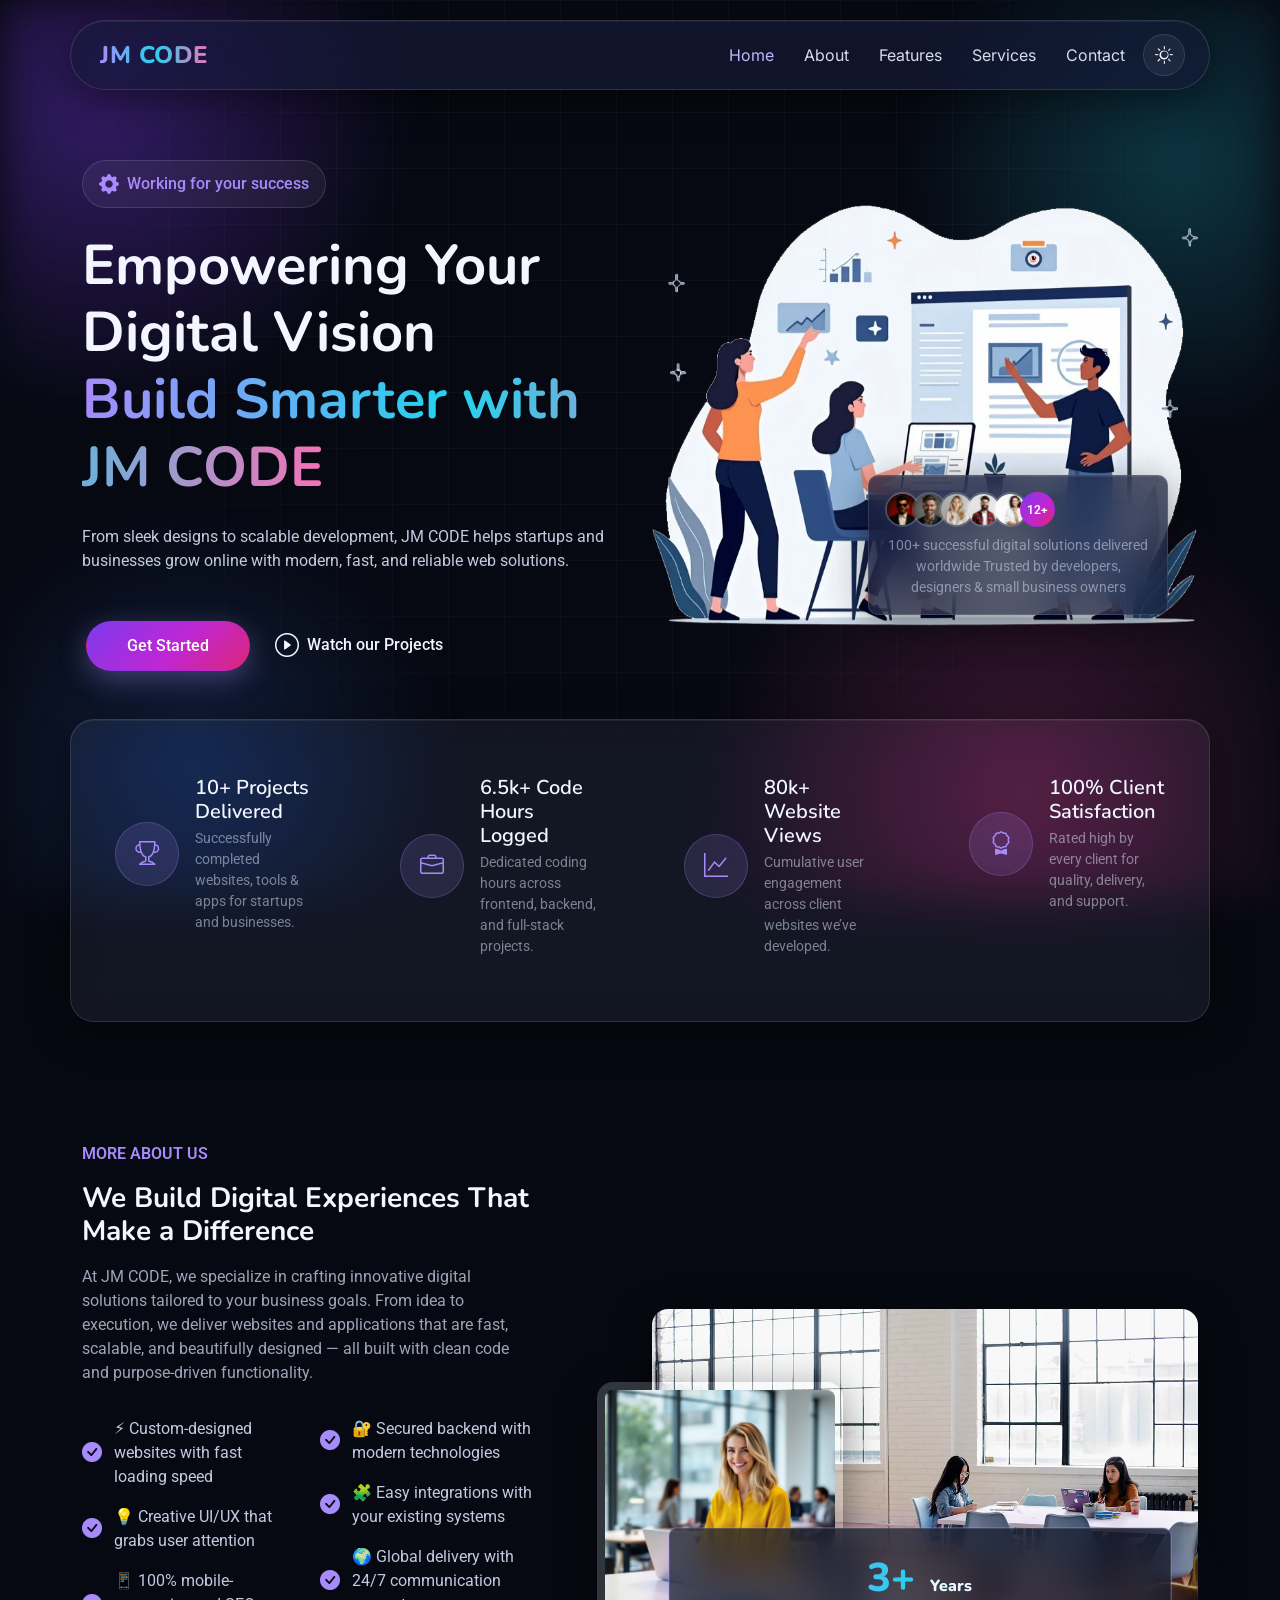
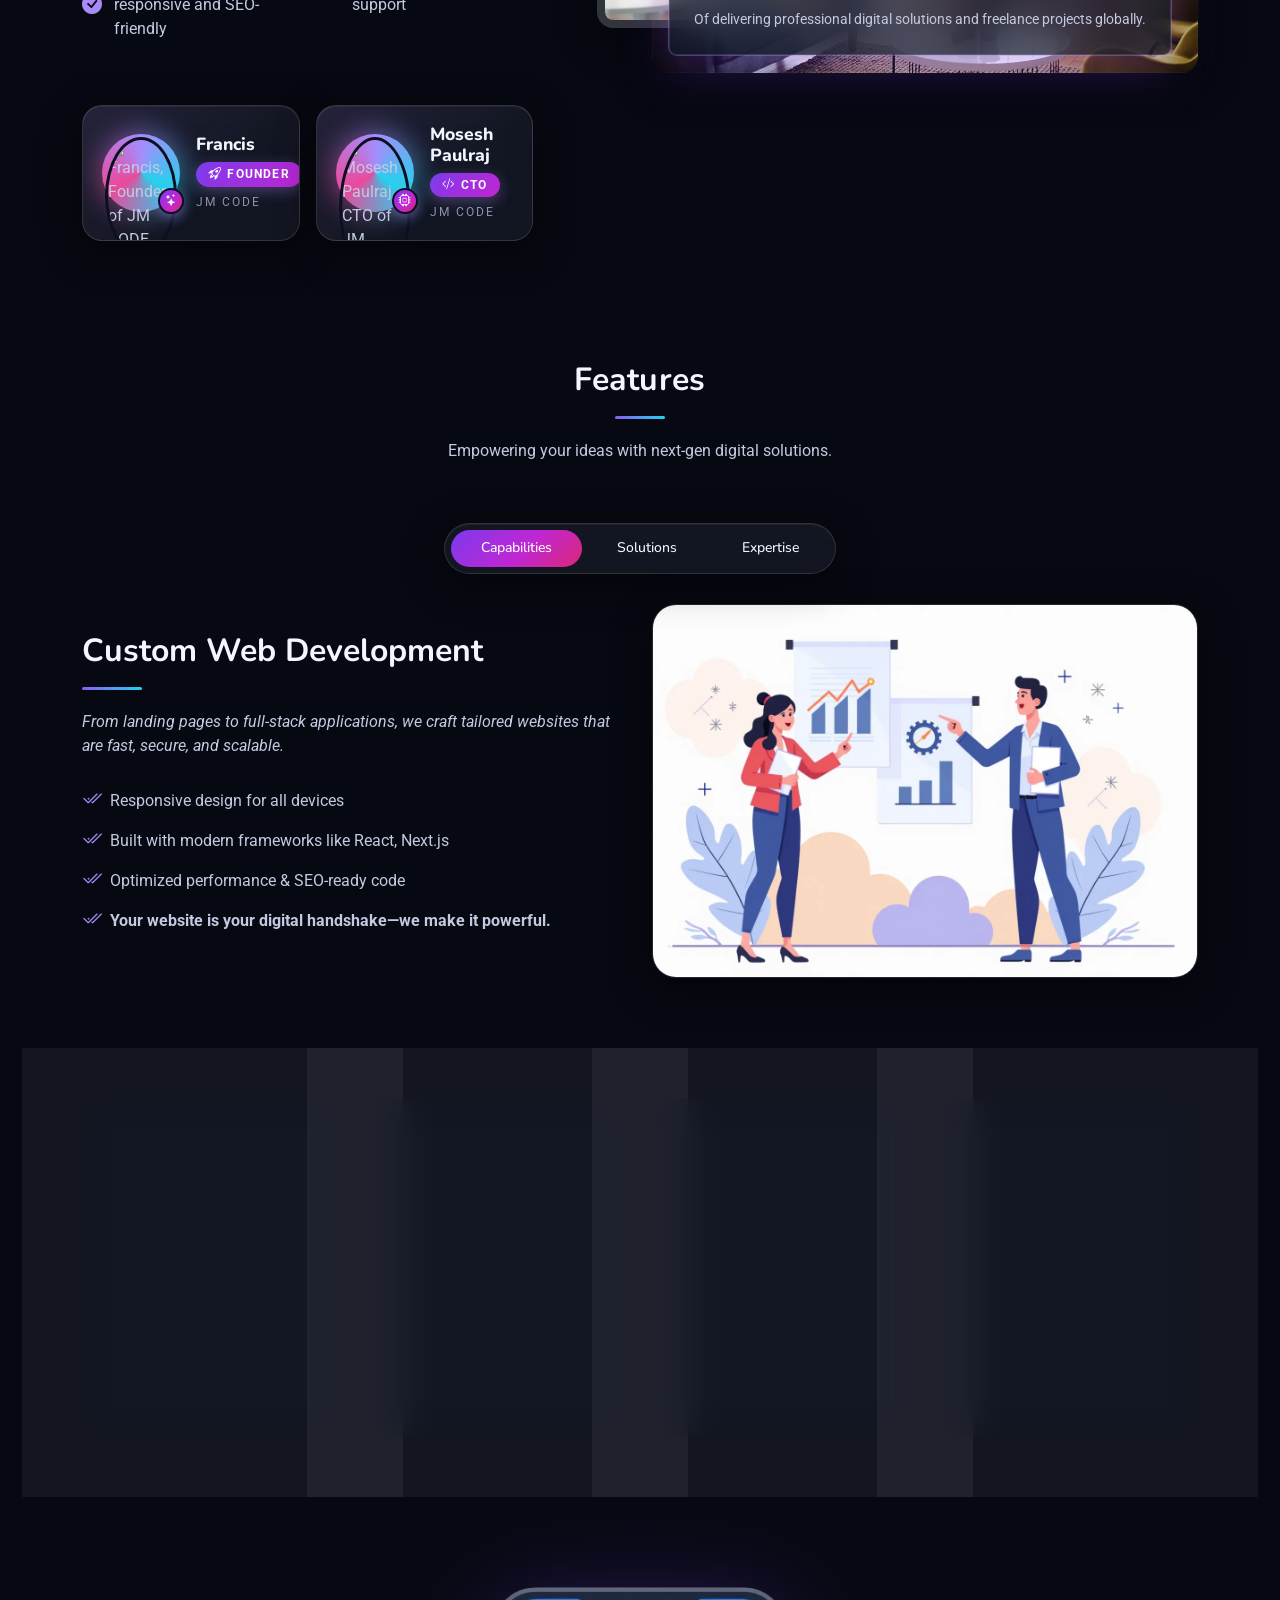
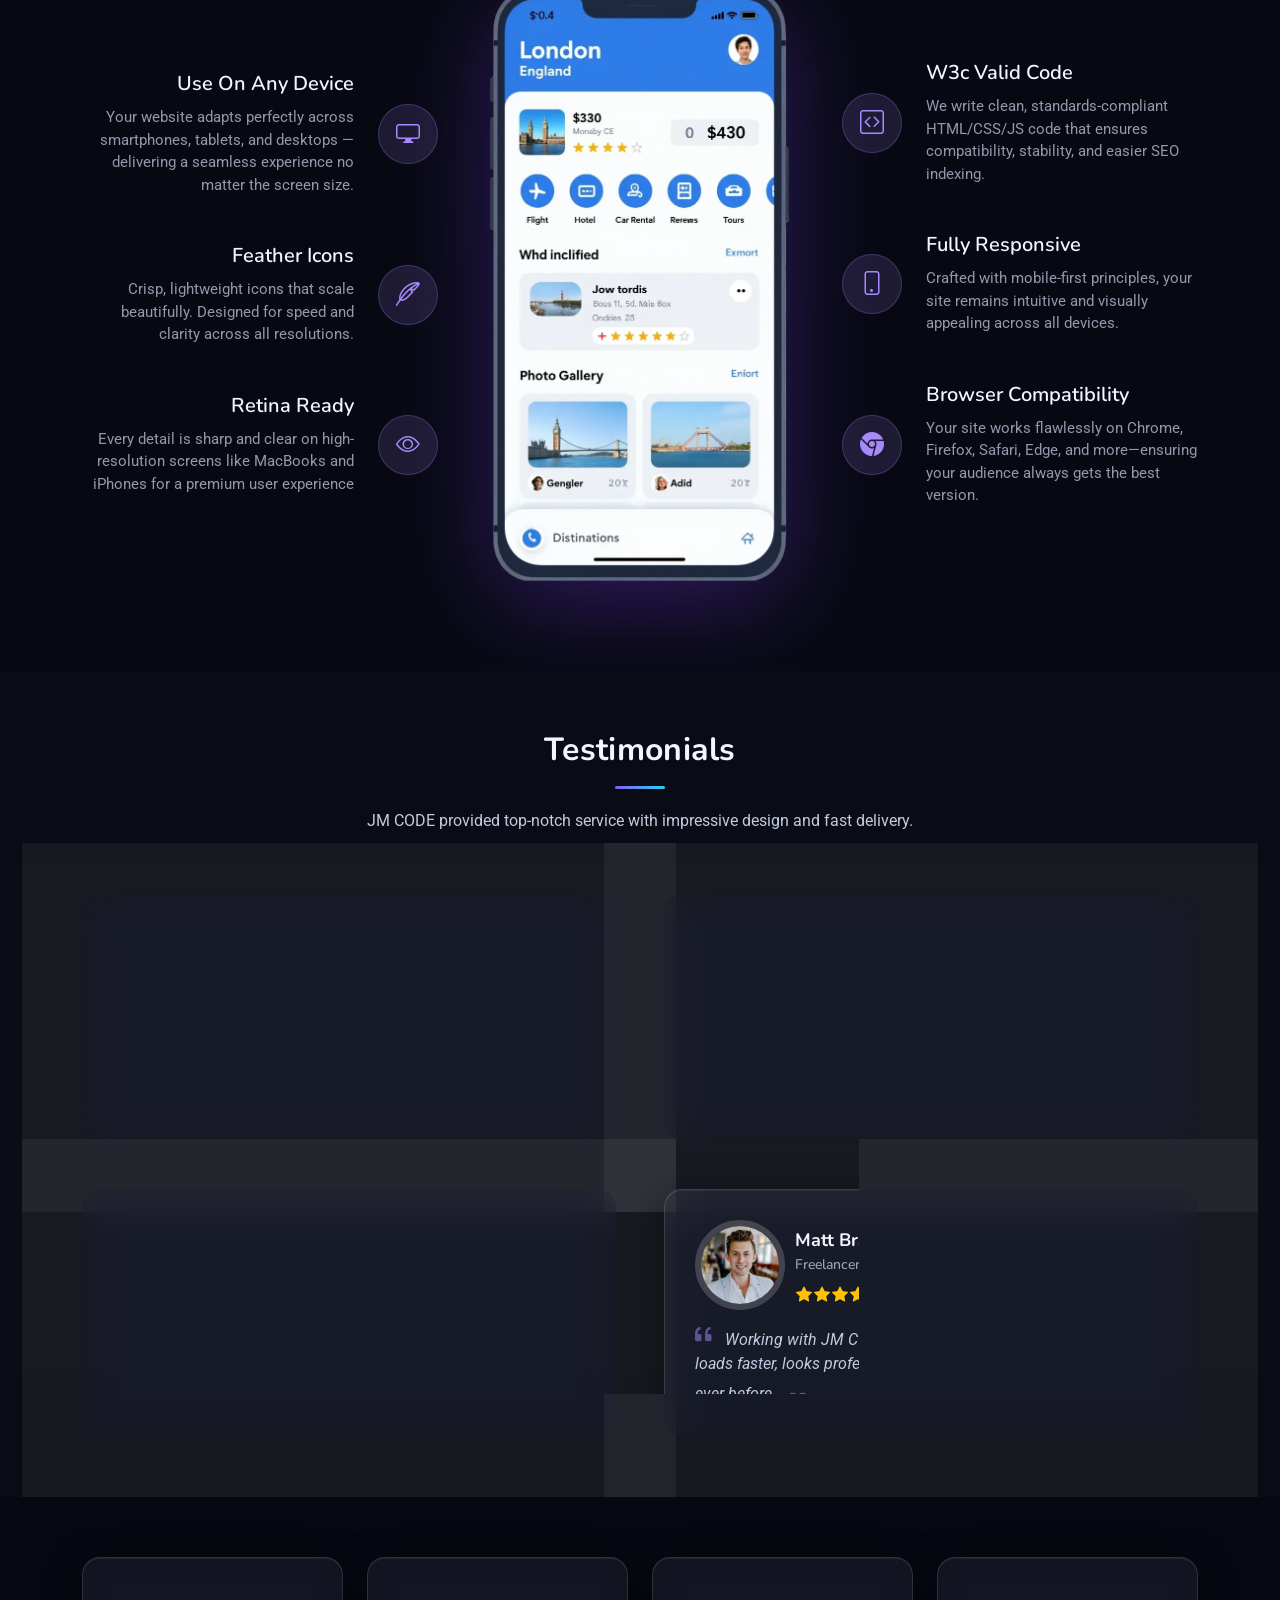
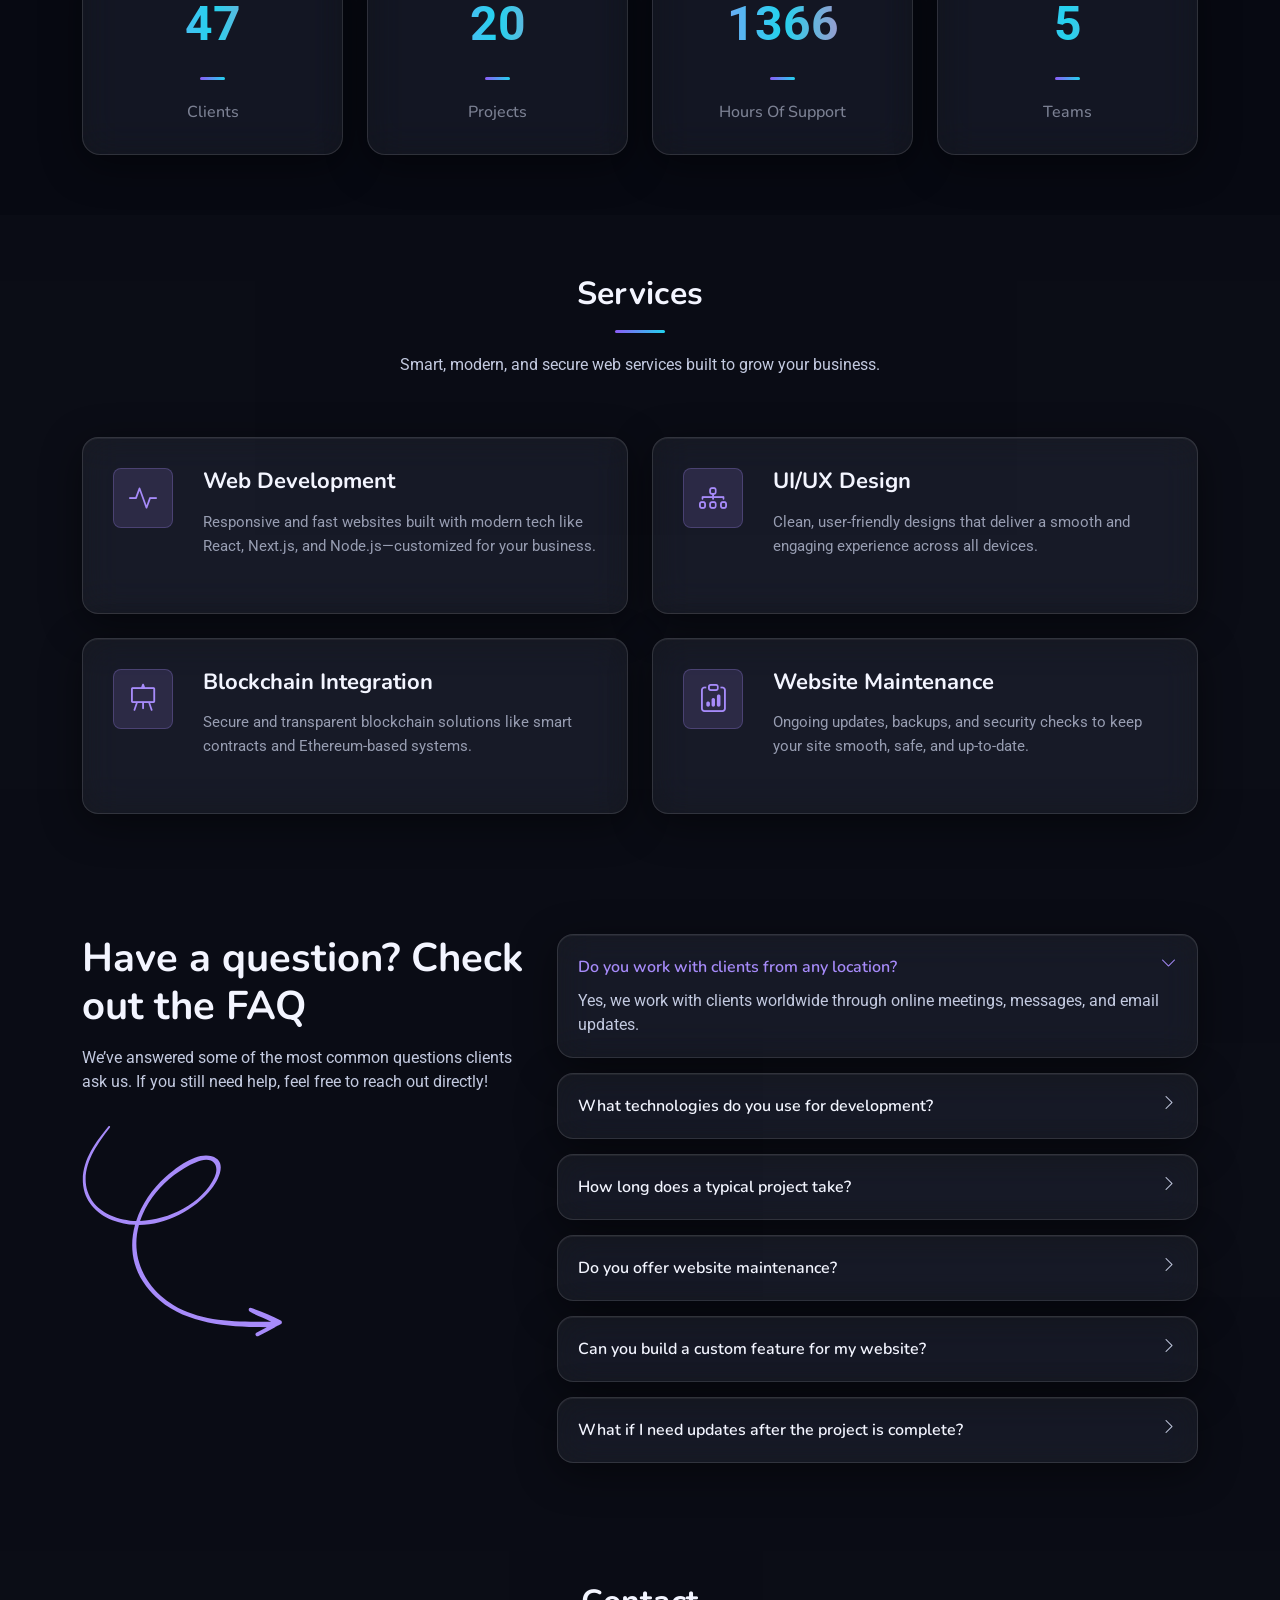
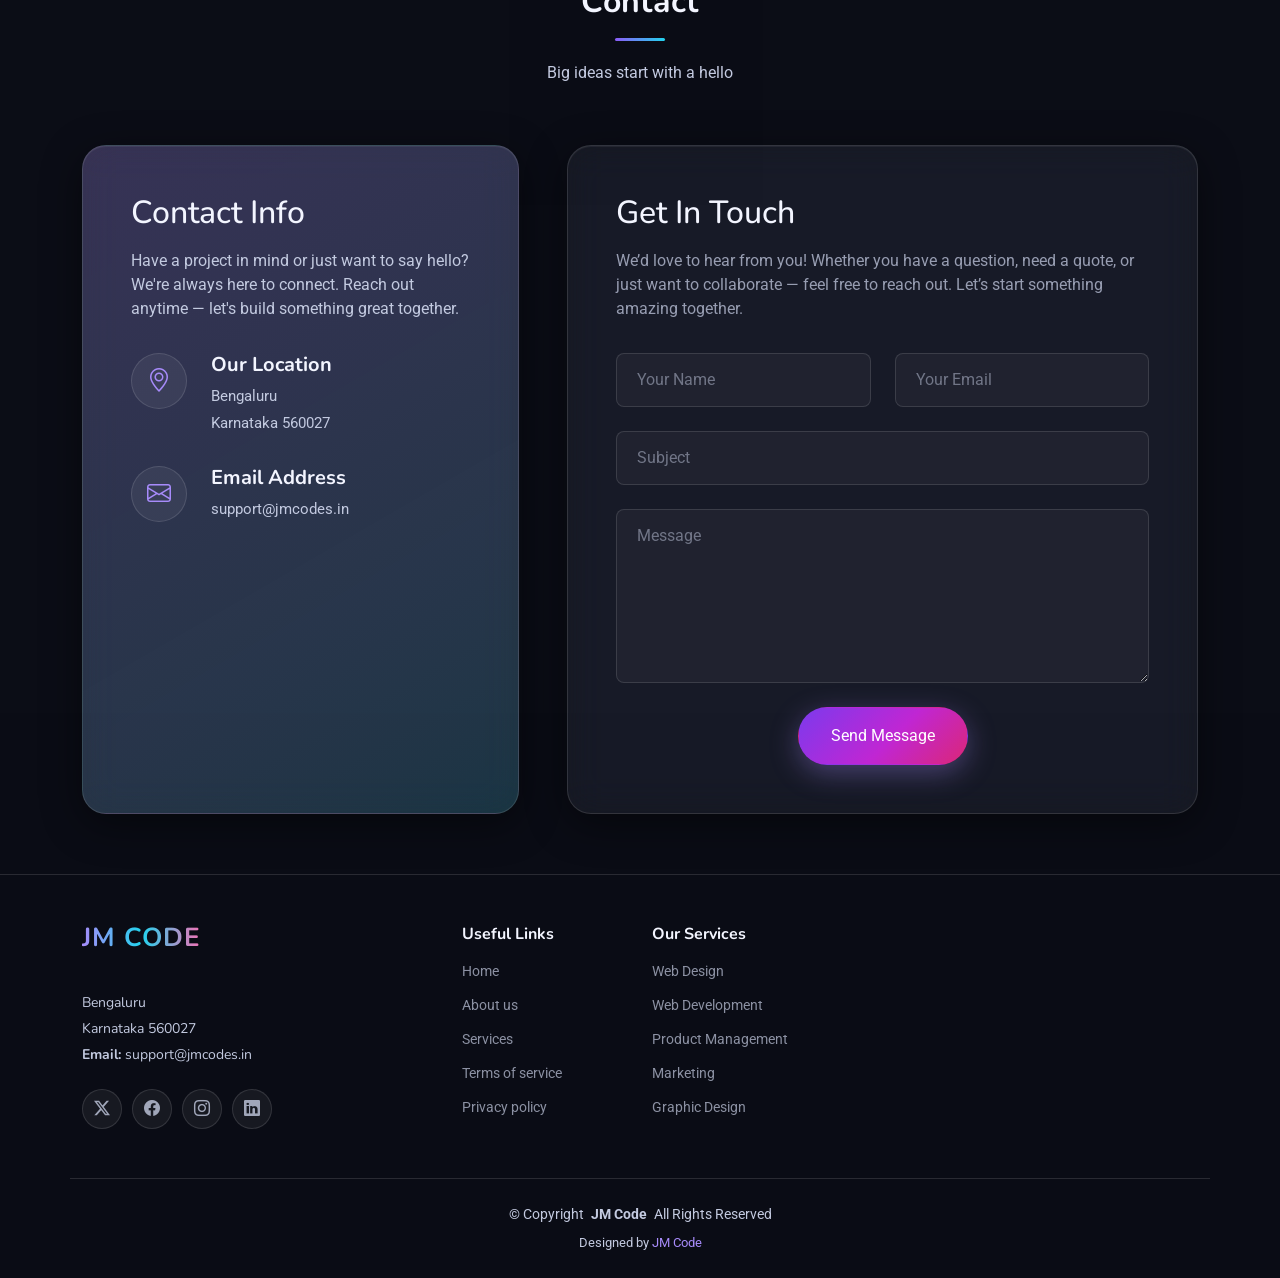
==== commit dd839765: "Merge pull request #4 from Moseshpaulraj/feat/glass-theme Feat/glass theme" ====
--- a/index.html
+++ b/index.html
@@ -229,32 +229,30 @@
                             </div>
                         </div>
 
-                        <div class="info-wrapper">
-                            <div class="row gy-4">
-                                <div class="col-lg-5">
-                                    <div class="contact-info d-flex align-items-center gap-2">
-                                        <div class="profile d-flex align-items-center gap-3">
-                                            <img src="assets/img/Francis.jpeg" alt="CEO Profile" class="profile-image">
-                                            <div>
-                                                <h4 class="profile-name">Francis</h4>
-                                                <p class="profile-position">Founder of JM CODE</p>
-                                            </div>
-                                        </div>
+                        <div class="row g-3 leaders">
+                            <div class="col-sm-6" data-aos="zoom-in-up" data-aos-delay="300">
+                                <div class="leader-card">
+                                    <div class="leader-avatar">
+                                        <img src="assets/img/Francis.jpeg" alt="Francis, Founder of JM CODE">
+                                        <span class="leader-icon" aria-hidden="true"><i class="bi bi-stars"></i></span>
                                     </div>
-                                </div>
-                            </div>
-                        </div>
-                        <div class="info-wrapper">
-                            <div class="row gy-4">
-                                <div class="col-lg-5">
-                                    <div class="contact-info d-flex align-items-center gap-2">
-                                        <div class="profile d-flex align-items-center gap-3">
-                                            <img src="assets/img/mosesh.jpeg" alt="CTO Profile" class="profile-image">
-                                            <div>
-                                                <h4 class="profile-name">Mosesh Paulraj </h4>
-                                                <p class="profile-position">CTO of JM CODE</p>
-                                            </div>
-                                        </div>
+                                    <div class="leader-info">
+                                        <h4 class="leader-name">Francis</h4>
+                                        <span class="leader-role"><i class="bi bi-rocket-takeoff"></i> Founder</span>
+                                        <p class="leader-org">JM CODE</p>
+                                    </div>
+                                </div>
+                            </div>
+                            <div class="col-sm-6" data-aos="zoom-in-up" data-aos-delay="450">
+                                <div class="leader-card">
+                                    <div class="leader-avatar">
+                                        <img src="assets/img/mosesh.jpeg" alt="Mosesh Paulraj, CTO of JM CODE">
+                                        <span class="leader-icon" aria-hidden="true"><i class="bi bi-cpu"></i></span>
+                                    </div>
+                                    <div class="leader-info">
+                                        <h4 class="leader-name">Mosesh Paulraj</h4>
+                                        <span class="leader-role"><i class="bi bi-code-slash"></i> CTO</span>
+                                        <p class="leader-org">JM CODE</p>
                                     </div>
                                 </div>
                             </div>
--- a/assets/css/theme.css
+++ b/assets/css/theme.css
@@ -37,6 +37,7 @@
   --glass-shadow: 0 10px 40px rgba(0, 0, 0, 0.45), inset 0 1px 0 rgba(255, 255, 255, 0.06);
   --glass-glow: 0 0 0 1px rgba(167, 139, 250, 0.35), 0 12px 48px rgba(124, 58, 237, 0.35);
   --input-bg: rgba(255, 255, 255, 0.04);
+  --ring-gap: #0d1022;
   --band-bg: rgba(255, 255, 255, 0.015);
 
   --blob-1: rgba(124, 58, 237, 0.38);
@@ -82,6 +83,7 @@
   --glass-shadow: 0 10px 36px rgba(120, 84, 60, 0.12), inset 0 1px 0 rgba(255, 255, 255, 0.8);
   --glass-glow: 0 0 0 1px rgba(180, 83, 63, 0.25), 0 14px 40px rgba(180, 83, 63, 0.16);
   --input-bg: rgba(255, 255, 255, 0.7);
+  --ring-gap: #fffaf5;
   --band-bg: rgba(255, 255, 255, 0.25);
 
   --blob-1: rgba(255, 196, 168, 0.75);  /* peach */
@@ -255,18 +257,99 @@
   color: transparent;
 }
 
-/* Mobile menu panel */
+/* Mobile menu: compact dropdown card instead of a full-screen sheet */
 @media (max-width: 1199px) {
   .navmenu ul {
-    background: var(--nav-mobile-background-color);
+    display: block;
+    position: fixed;
+    top: 80px;
+    right: 16px;
+    bottom: auto;
+    left: auto;
+    width: min(230px, calc(100vw - 32px));
+    max-height: calc(100vh - 100px);
+    padding: 8px;
+    border-radius: 20px;
+    background: var(--glass-bg-strong);
     border: 1px solid var(--glass-border);
-    border-radius: 18px;
-    -webkit-backdrop-filter: blur(20px);
-    backdrop-filter: blur(20px);
-  }
-
+    box-shadow: var(--glass-shadow), 0 20px 50px rgba(0, 0, 0, 0.25);
+    -webkit-backdrop-filter: blur(22px) saturate(170%);
+    backdrop-filter: blur(22px) saturate(170%);
+    opacity: 0;
+    visibility: hidden;
+    pointer-events: none;
+    transform: translateY(-10px) scale(0.94);
+    transform-origin: top right;
+    transition: opacity 0.25s ease, transform 0.35s cubic-bezier(.2, .9, .3, 1.15), visibility 0.25s;
+  }
+
+  .mobile-nav-active .navmenu > ul {
+    opacity: 1;
+    visibility: visible;
+    pointer-events: auto;
+    transform: none;
+  }
+
+  .navmenu ul li + li {
+    margin-top: 2px;
+  }
+
+  .navmenu a,
+  .navmenu a:focus {
+    padding: 11px 14px;
+    border-radius: 12px;
+    font-size: 15px;
+    font-weight: 500;
+    color: var(--nav-color);
+  }
+
+  .navmenu a:hover {
+    background: color-mix(in srgb, var(--accent-color), transparent 90%);
+    color: var(--nav-hover-color);
+  }
+
+  .navmenu .active,
+  .navmenu .active:focus {
+    background: color-mix(in srgb, var(--accent-color), transparent 84%);
+    color: var(--nav-hover-color);
+    font-weight: 600;
+  }
+
+  /* stagger links in */
+  .navmenu ul li {
+    opacity: 0;
+    transform: translateX(8px);
+    transition: opacity 0.3s ease, transform 0.3s ease;
+  }
+
+  .mobile-nav-active .navmenu ul li { opacity: 1; transform: none; }
+  .mobile-nav-active .navmenu ul li:nth-child(1) { transition-delay: 0.04s; }
+  .mobile-nav-active .navmenu ul li:nth-child(2) { transition-delay: 0.08s; }
+  .mobile-nav-active .navmenu ul li:nth-child(3) { transition-delay: 0.12s; }
+  .mobile-nav-active .navmenu ul li:nth-child(4) { transition-delay: 0.16s; }
+  .mobile-nav-active .navmenu ul li:nth-child(5) { transition-delay: 0.20s; }
+
+  /* light dim behind the card; tap it to close */
   .mobile-nav-active .navmenu {
-    background: rgba(5, 6, 15, 0.55);
+    background: rgba(5, 6, 15, 0.3);
+  }
+
+  :root[data-theme="light"] .mobile-nav-active .navmenu {
+    background: rgba(60, 40, 30, 0.12);
+  }
+
+  /* the open menu leaves the header flow; hold the theme button's spot
+     (hamburger 28px + its 10px margin + toggle's own 8px) */
+  .mobile-nav-active .theme-toggle {
+    margin-right: 46px;
+  }
+
+  /* keep the close (X) where the hamburger was */
+  .mobile-nav-active .mobile-nav-toggle {
+    top: 24px;
+    right: 25px;
+    font-size: 28px;
+    color: var(--heading-color);
   }
 }
 
@@ -435,9 +518,182 @@
   backdrop-filter: blur(18px);
 }
 
+/* main.css sets line-height:.5, which clips gradient-filled digits */
+.about .image-wrapper .experience-badge h3 {
+  line-height: 1.15;
+  padding-top: 2px;
+  font-weight: 800;
+}
+
+/* Badge sits over a white illustration: needs a denser glass to stay legible */
+.hero .customers-badge {
+  background: var(--glass-bg-strong);
+}
+
 .about .image-wrapper .experience-badge h3 span {
   color: var(--heading-color);
   -webkit-text-fill-color: var(--heading-color);
+}
+
+/* Leader cards (Founder / CTO) */
+.about .leaders {
+  margin-top: 0.5rem;
+}
+
+.leader-card {
+  position: relative;
+  height: 100%;
+  display: flex;
+  align-items: center;
+  gap: 1rem;
+  padding: 1.1rem 1.2rem;
+  border-radius: 20px;
+  overflow: hidden;
+  background:
+    linear-gradient(140deg, color-mix(in srgb, var(--accent-color), transparent 88%), transparent 60%),
+    var(--glass-bg);
+  border: 1px solid var(--glass-border);
+  box-shadow: var(--glass-shadow);
+  -webkit-backdrop-filter: blur(18px) saturate(160%);
+  backdrop-filter: blur(18px) saturate(160%);
+  transition: transform 0.4s ease, box-shadow 0.4s ease, border-color 0.4s ease;
+}
+
+/* light sweep on hover */
+.leader-card::after {
+  content: "";
+  position: absolute;
+  top: 0;
+  left: -75%;
+  width: 50%;
+  height: 100%;
+  background: linear-gradient(100deg, transparent, var(--glass-highlight), transparent);
+  opacity: 0.5;
+  transform: skewX(-20deg);
+  pointer-events: none;
+}
+
+.leader-card:hover {
+  transform: translateY(-6px);
+  box-shadow: var(--glass-glow);
+  border-color: color-mix(in srgb, var(--accent-color), transparent 50%);
+}
+
+.leader-card:hover::after {
+  animation: jm-sweep 0.9s ease forwards;
+}
+
+@keyframes jm-sweep {
+  to { left: 130%; }
+}
+
+/* avatar with a spinning gradient ring */
+.leader-avatar {
+  position: relative;
+  flex-shrink: 0;
+  width: 78px;
+  height: 78px;
+  border-radius: 50%;
+  padding: 3px;
+  isolation: isolate;
+}
+
+.leader-avatar::before {
+  content: "";
+  position: absolute;
+  inset: 0;
+  z-index: -1;
+  border-radius: 50%;
+  background: conic-gradient(from 0deg, var(--accent-color), var(--accent-2), var(--accent-3), var(--accent-color));
+  animation: jm-spin 5s linear infinite;
+}
+
+.leader-avatar::after {
+  content: "";
+  position: absolute;
+  inset: -6px;
+  z-index: -2;
+  border-radius: 50%;
+  background: conic-gradient(from 0deg, var(--accent-color), var(--accent-2), var(--accent-3), var(--accent-color));
+  filter: blur(12px);
+  opacity: 0.45;
+  animation: jm-spin 5s linear infinite, jm-pulse 3s ease-in-out infinite;
+}
+
+.leader-avatar img {
+  width: 100%;
+  height: 100%;
+  object-fit: cover;
+  border-radius: 50%;
+  border: 3px solid var(--ring-gap);
+  transition: transform 0.5s ease;
+}
+
+.leader-card:hover .leader-avatar img {
+  transform: scale(1.08);
+}
+
+.leader-icon {
+  position: absolute;
+  right: -4px;
+  bottom: -2px;
+  width: 26px;
+  height: 26px;
+  border-radius: 50%;
+  display: flex;
+  align-items: center;
+  justify-content: center;
+  font-size: 12px;
+  color: #fff;
+  background: var(--grad-btn);
+  border: 2px solid var(--ring-gap);
+  box-shadow: 0 4px 12px color-mix(in srgb, var(--accent-color), transparent 55%);
+  animation: jm-bob 3s ease-in-out infinite;
+}
+
+.leader-info {
+  min-width: 0;
+}
+
+.leader-name {
+  font-size: 1.1rem;
+  font-weight: 800;
+  margin: 0 0 6px;
+  color: var(--heading-color);
+}
+
+.leader-role {
+  display: inline-flex;
+  align-items: center;
+  gap: 6px;
+  padding: 3px 12px;
+  border-radius: 50px;
+  font-size: 0.78rem;
+  font-weight: 700;
+  letter-spacing: 1.2px;
+  text-transform: uppercase;
+  color: #fff;
+  background: var(--grad-btn);
+  background-size: 200% 100%;
+  box-shadow: 0 4px 14px color-mix(in srgb, var(--accent-color), transparent 65%);
+  animation: jm-shimmer 4s ease-in-out infinite;
+}
+
+.leader-org {
+  margin: 6px 0 0;
+  font-size: 0.78rem;
+  letter-spacing: 2px;
+  text-transform: uppercase;
+  color: color-mix(in srgb, var(--default-color), transparent 30%);
+}
+
+@keyframes jm-spin   { to { transform: rotate(360deg); } }
+@keyframes jm-pulse  { 0%, 100% { opacity: 0.3; } 50% { opacity: 0.65; } }
+@keyframes jm-bob    { 0%, 100% { transform: translateY(0); } 50% { transform: translateY(-3px); } }
+@keyframes jm-shimmer { 0%, 100% { background-position: 0% 50%; } 50% { background-position: 100% 50%; } }
+
+@media (max-width: 575px) {
+  .leader-card { justify-content: flex-start; }
 }
 
 /* Feature tinted glass cards */
@@ -559,6 +815,12 @@
 
 @media (prefers-reduced-motion: reduce) {
   body::before { animation: none; }
+  .leader-avatar::before,
+  .leader-avatar::after,
+  .leader-icon,
+  .leader-role,
+  .leader-card:hover::after { animation: none; }
+  .leader-card:hover { transform: none; }
   .features-cards .feature-box:hover,
   .testimonials .testimonial-item:hover,
   .services .service-card:hover,
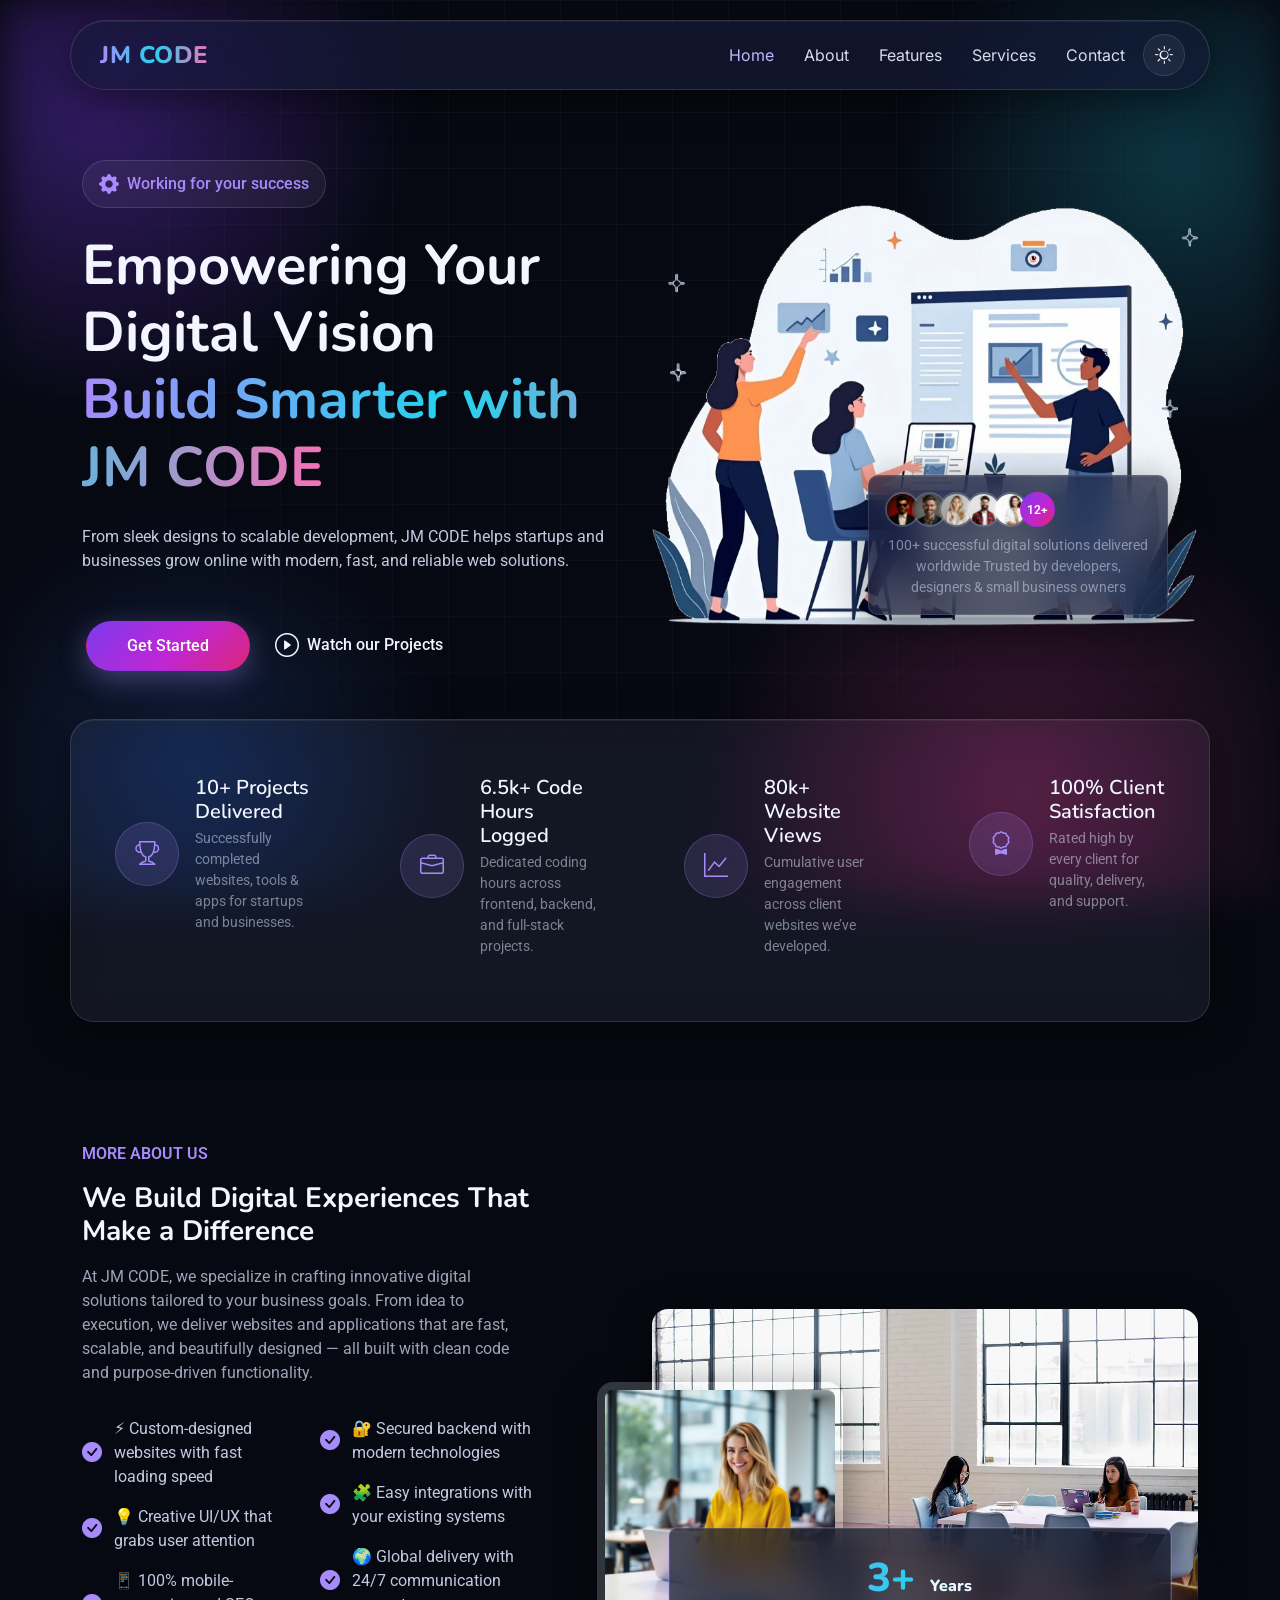
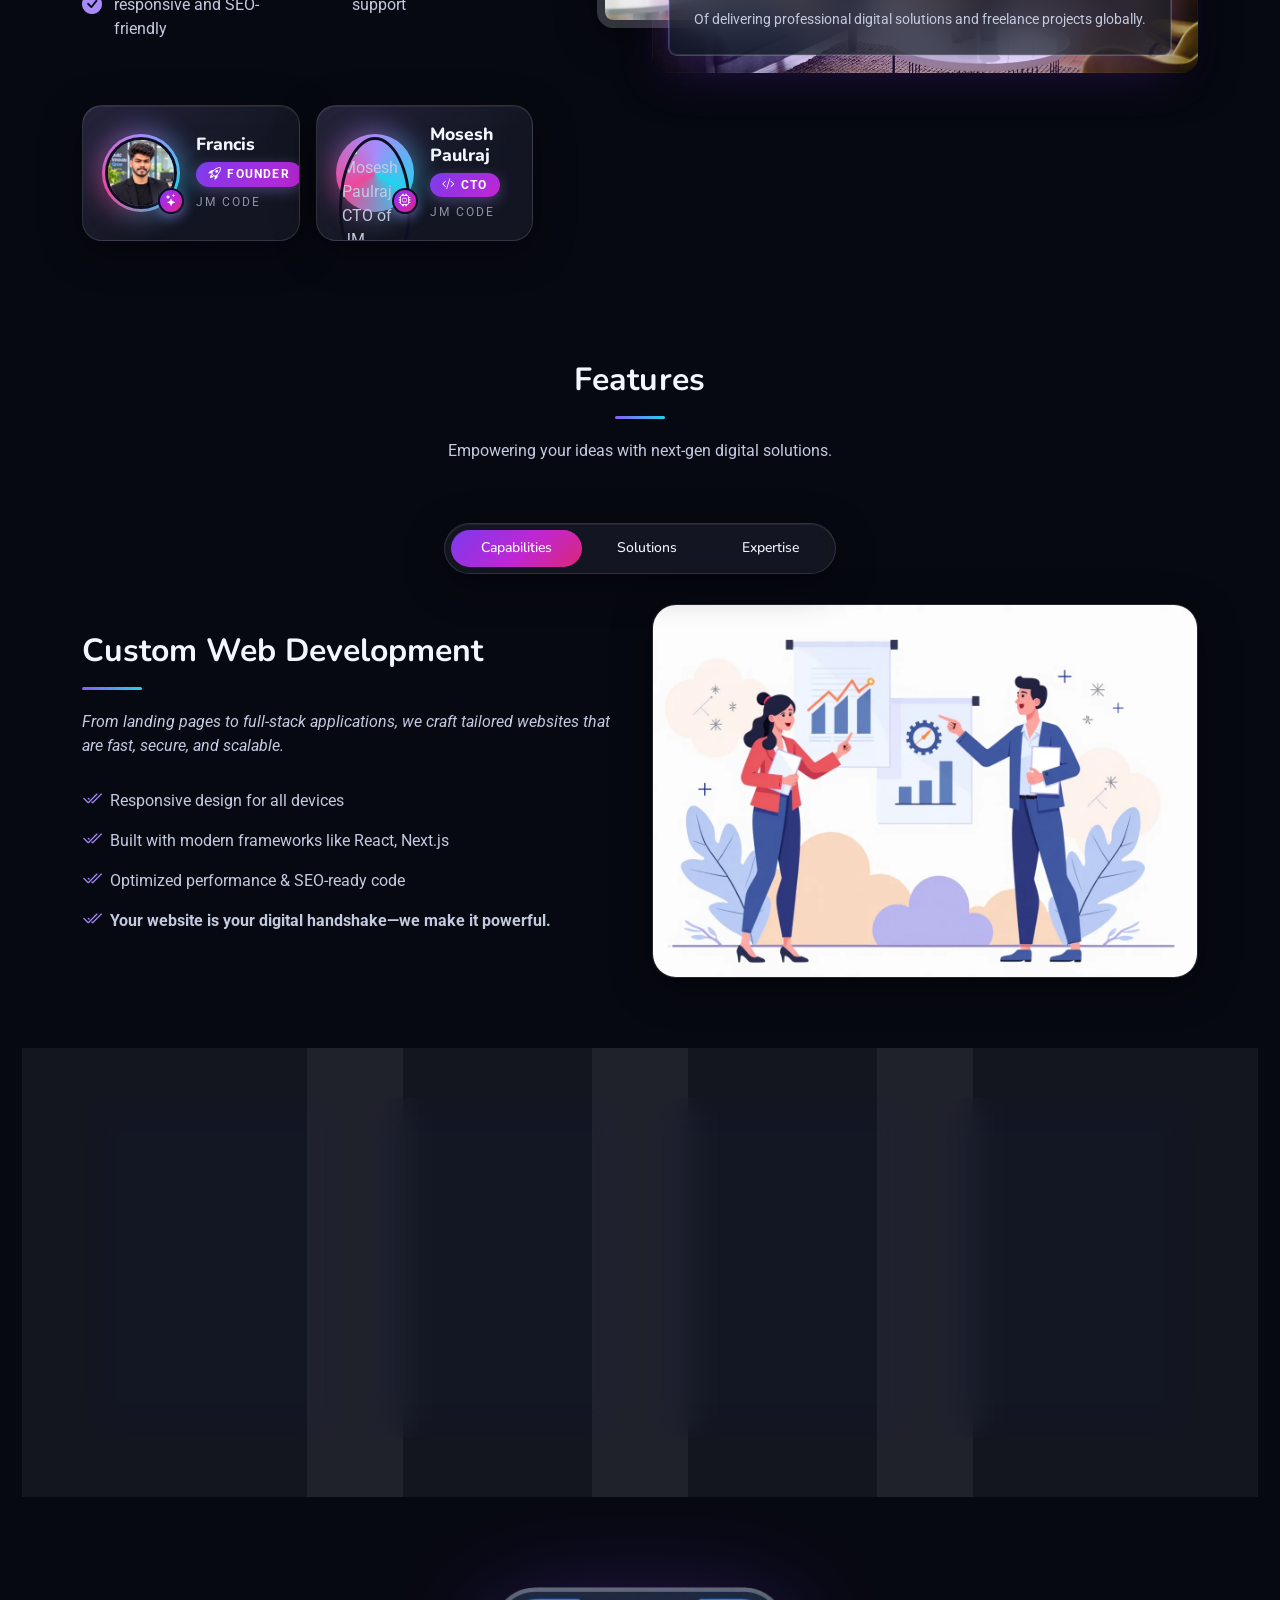
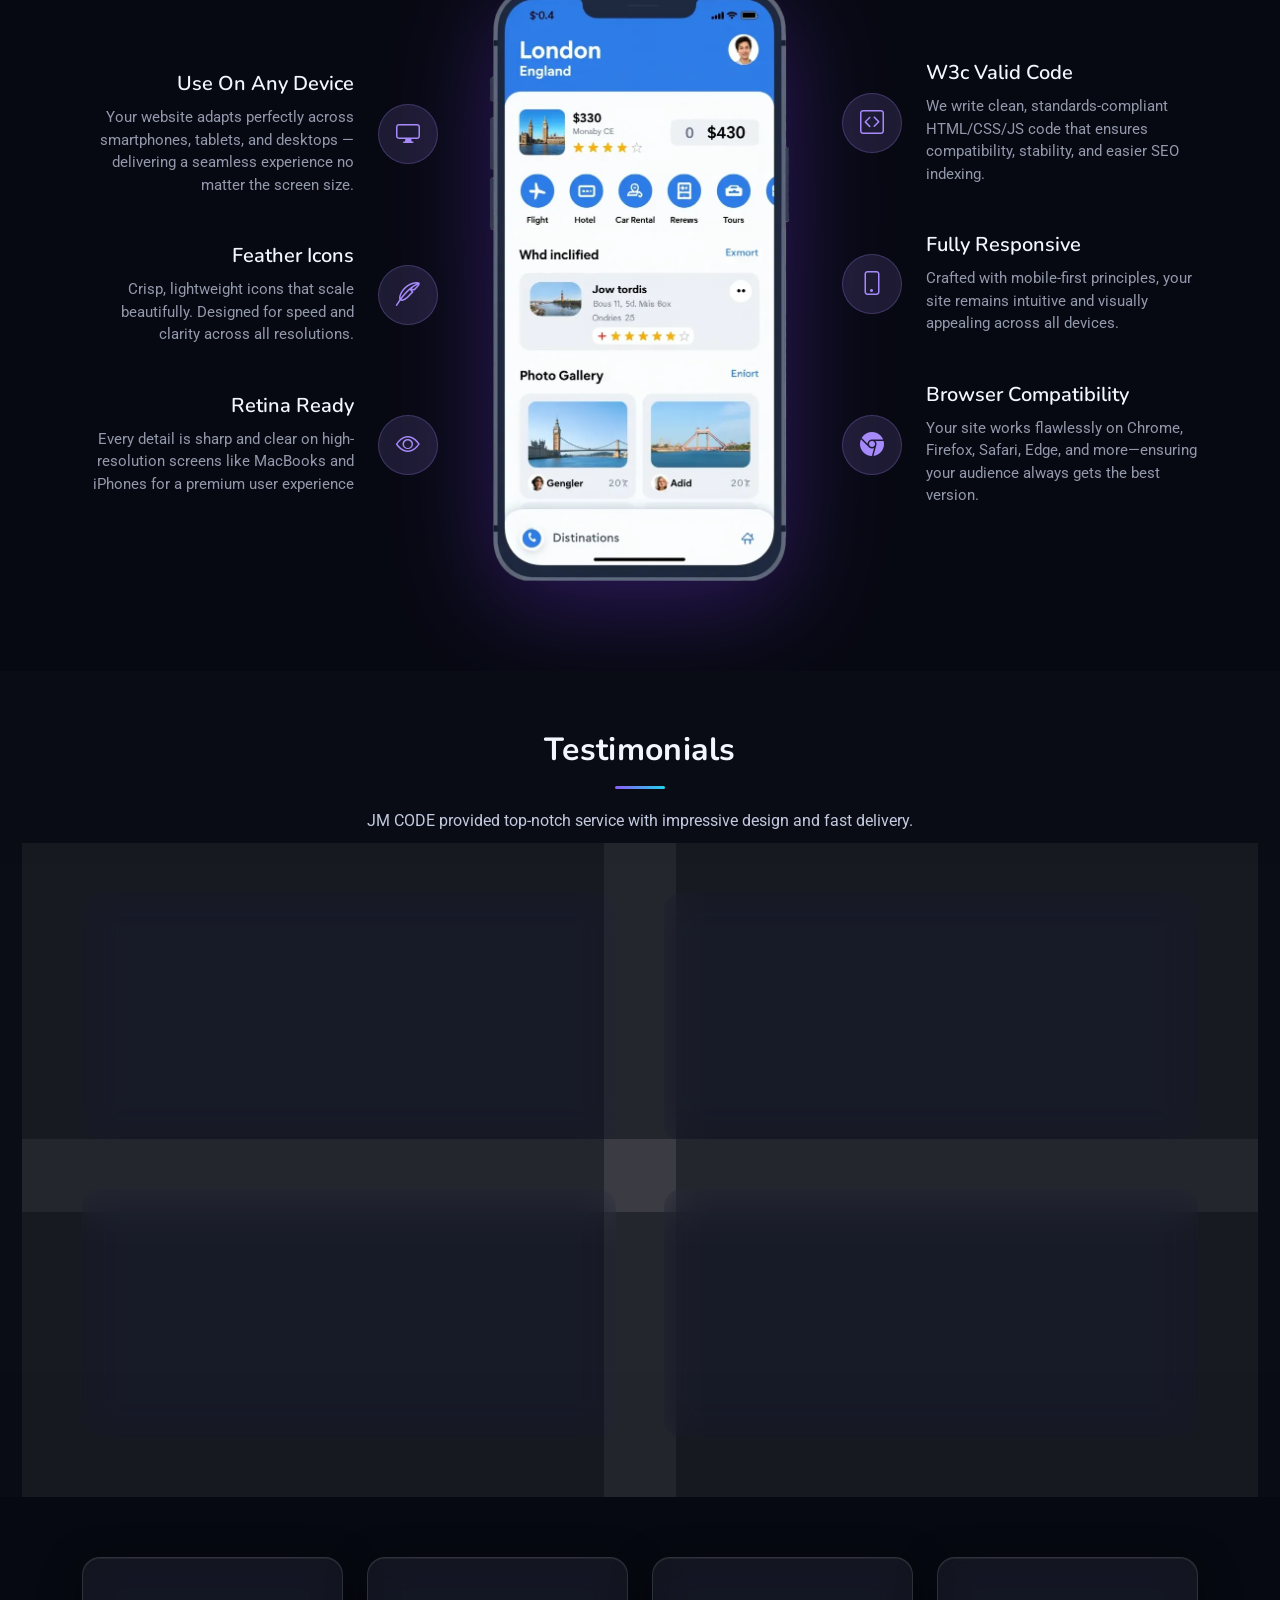
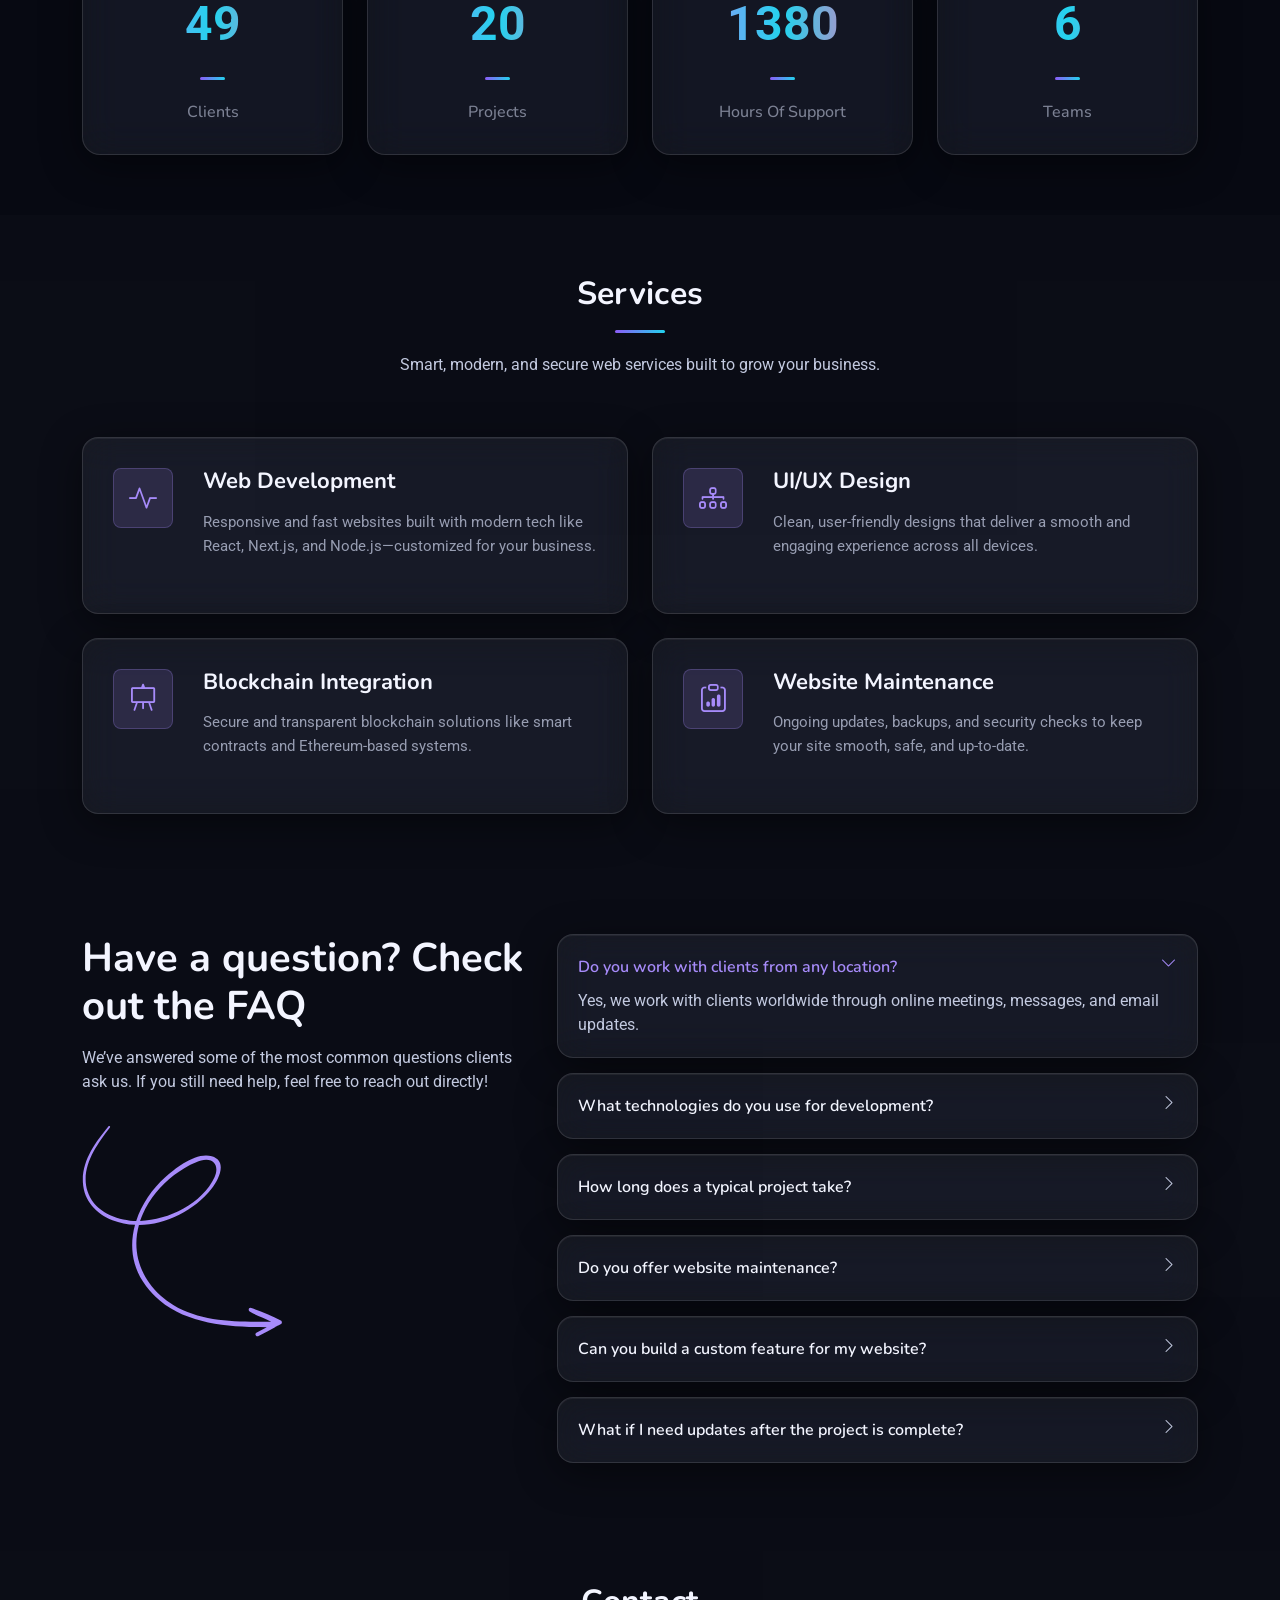
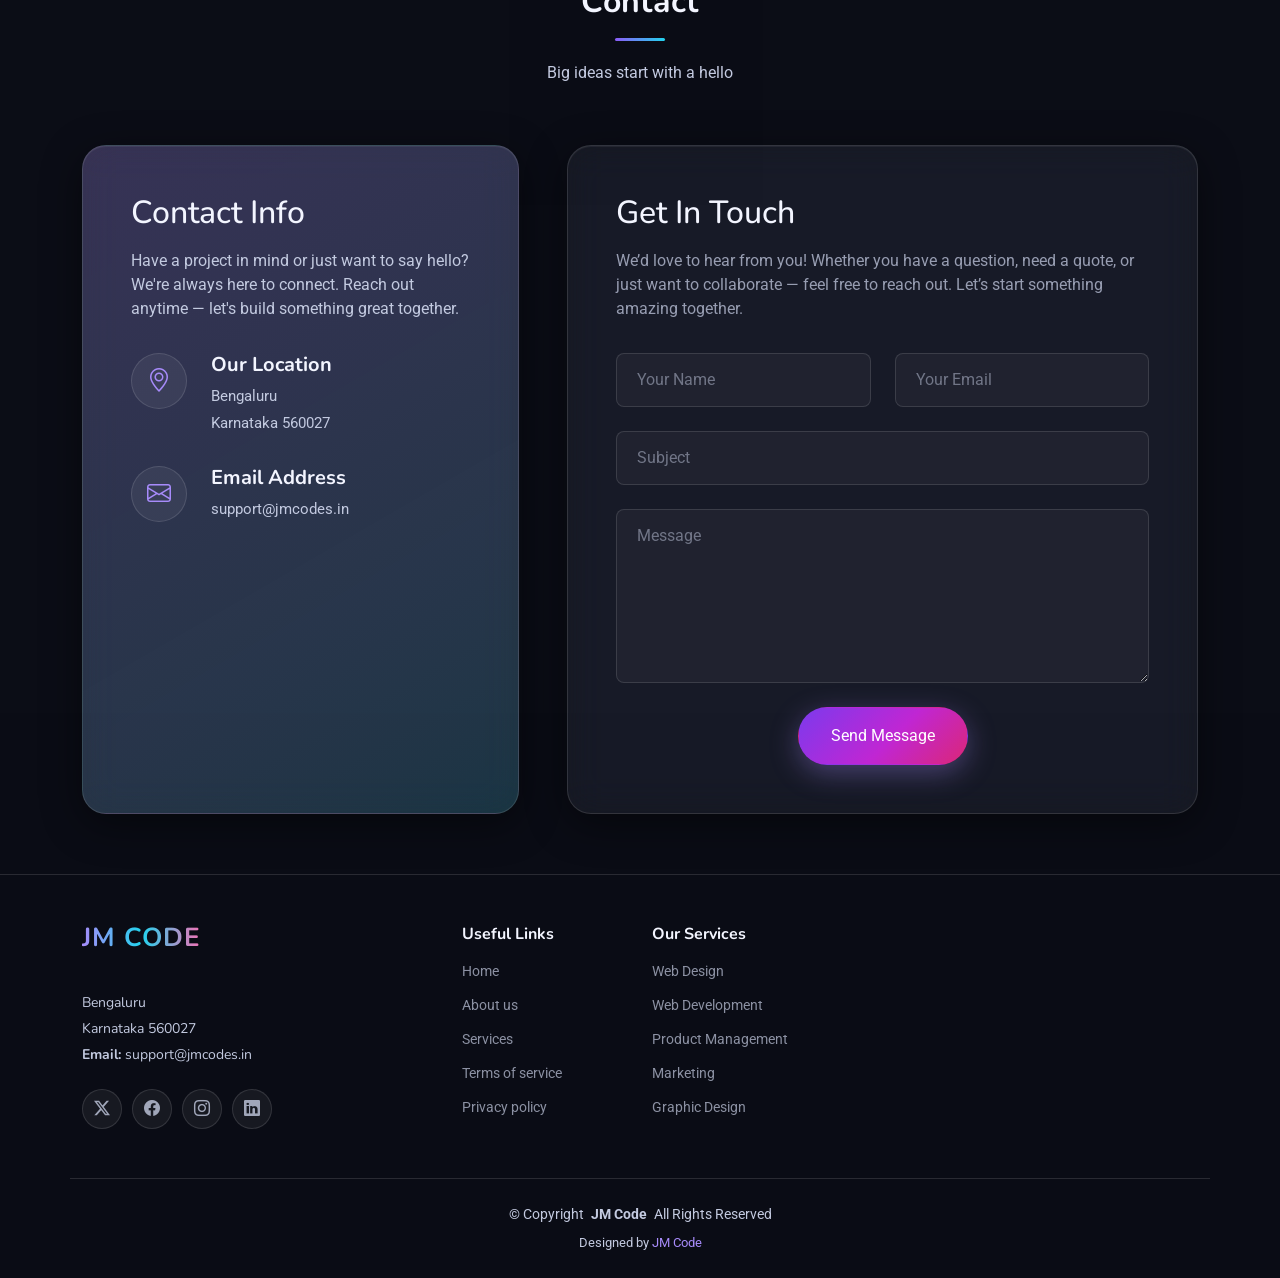
==== commit e58f3e0a: "Update leader image for Francis" ====
--- a/index.html
+++ b/index.html
@@ -233,7 +233,7 @@
                             <div class="col-sm-6" data-aos="zoom-in-up" data-aos-delay="300">
                                 <div class="leader-card">
                                     <div class="leader-avatar">
-                                        <img src="assets/img/Francis.jpeg" alt="Francis, Founder of JM CODE">
+                                        <img src="assets/img/Francis1.jpeg" alt="Francis, Founder of JM CODE">
                                         <span class="leader-icon" aria-hidden="true"><i class="bi bi-stars"></i></span>
                                     </div>
                                     <div class="leader-info">
